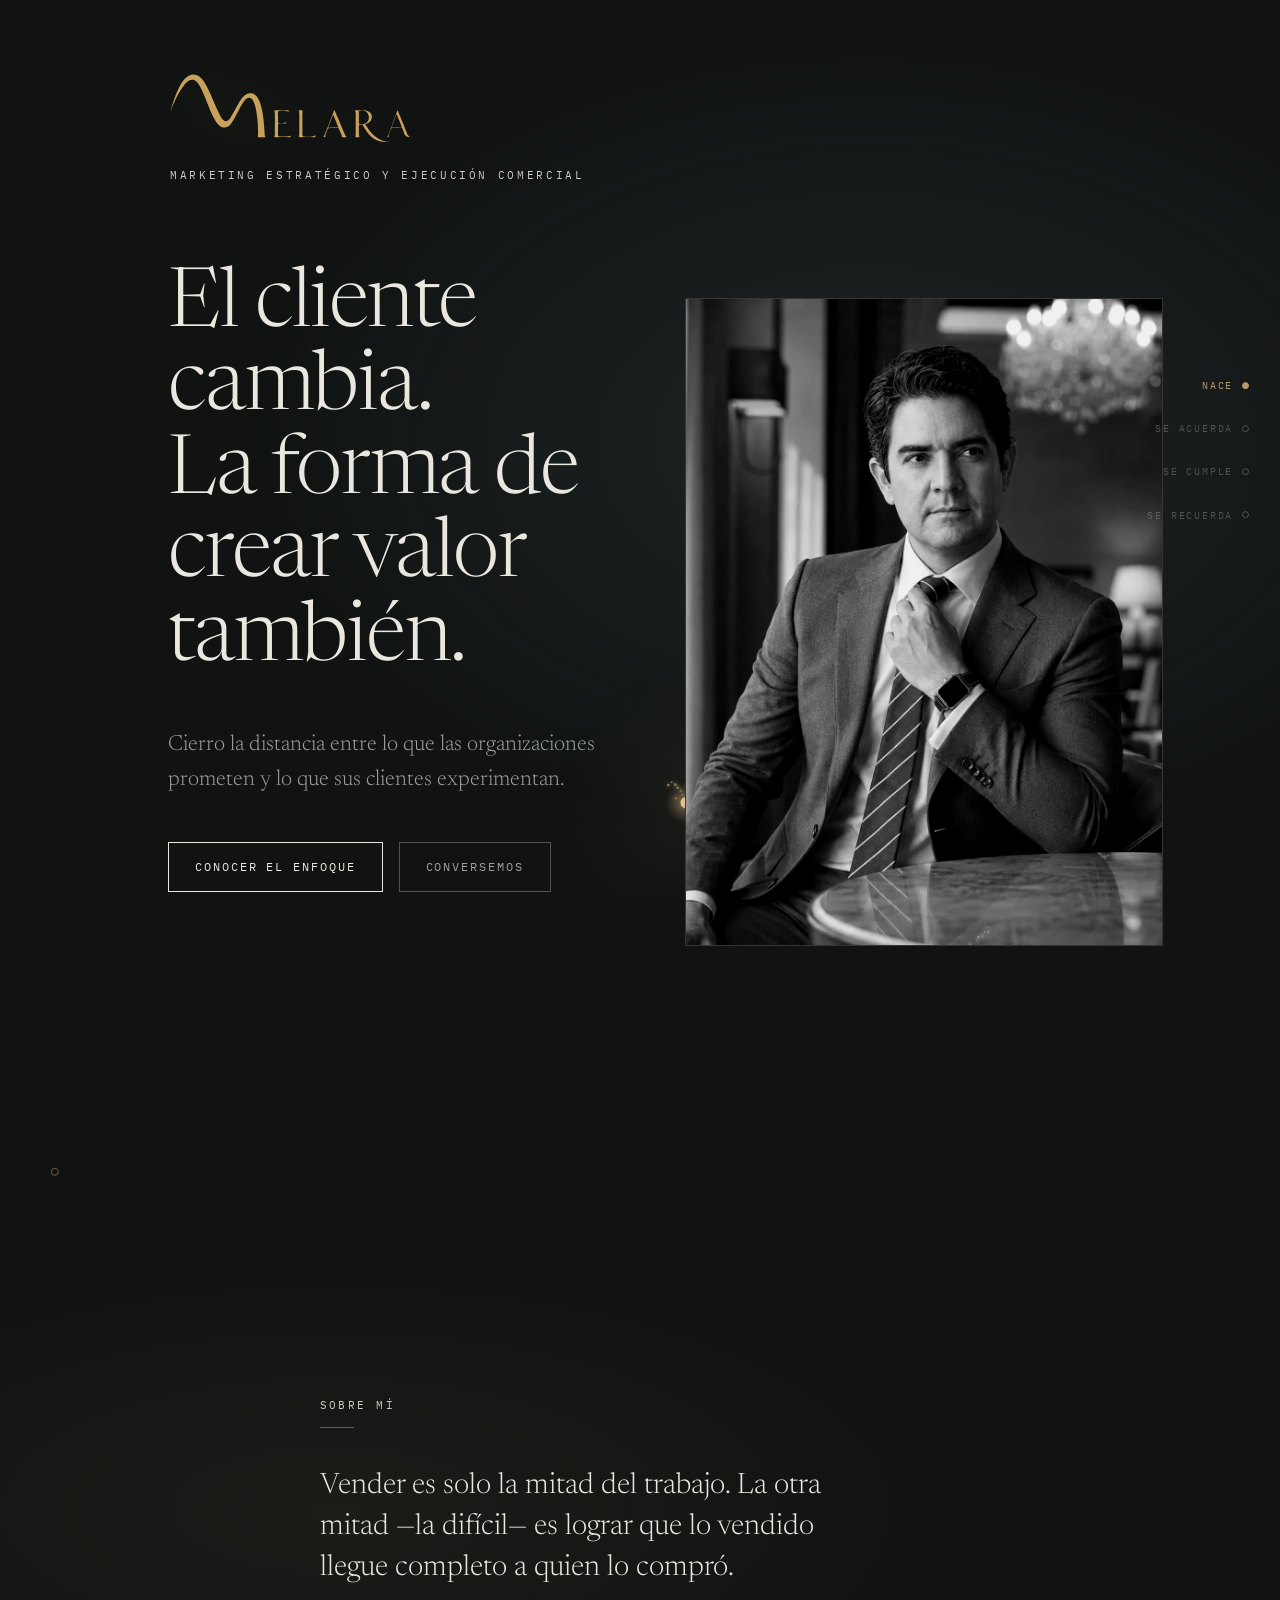
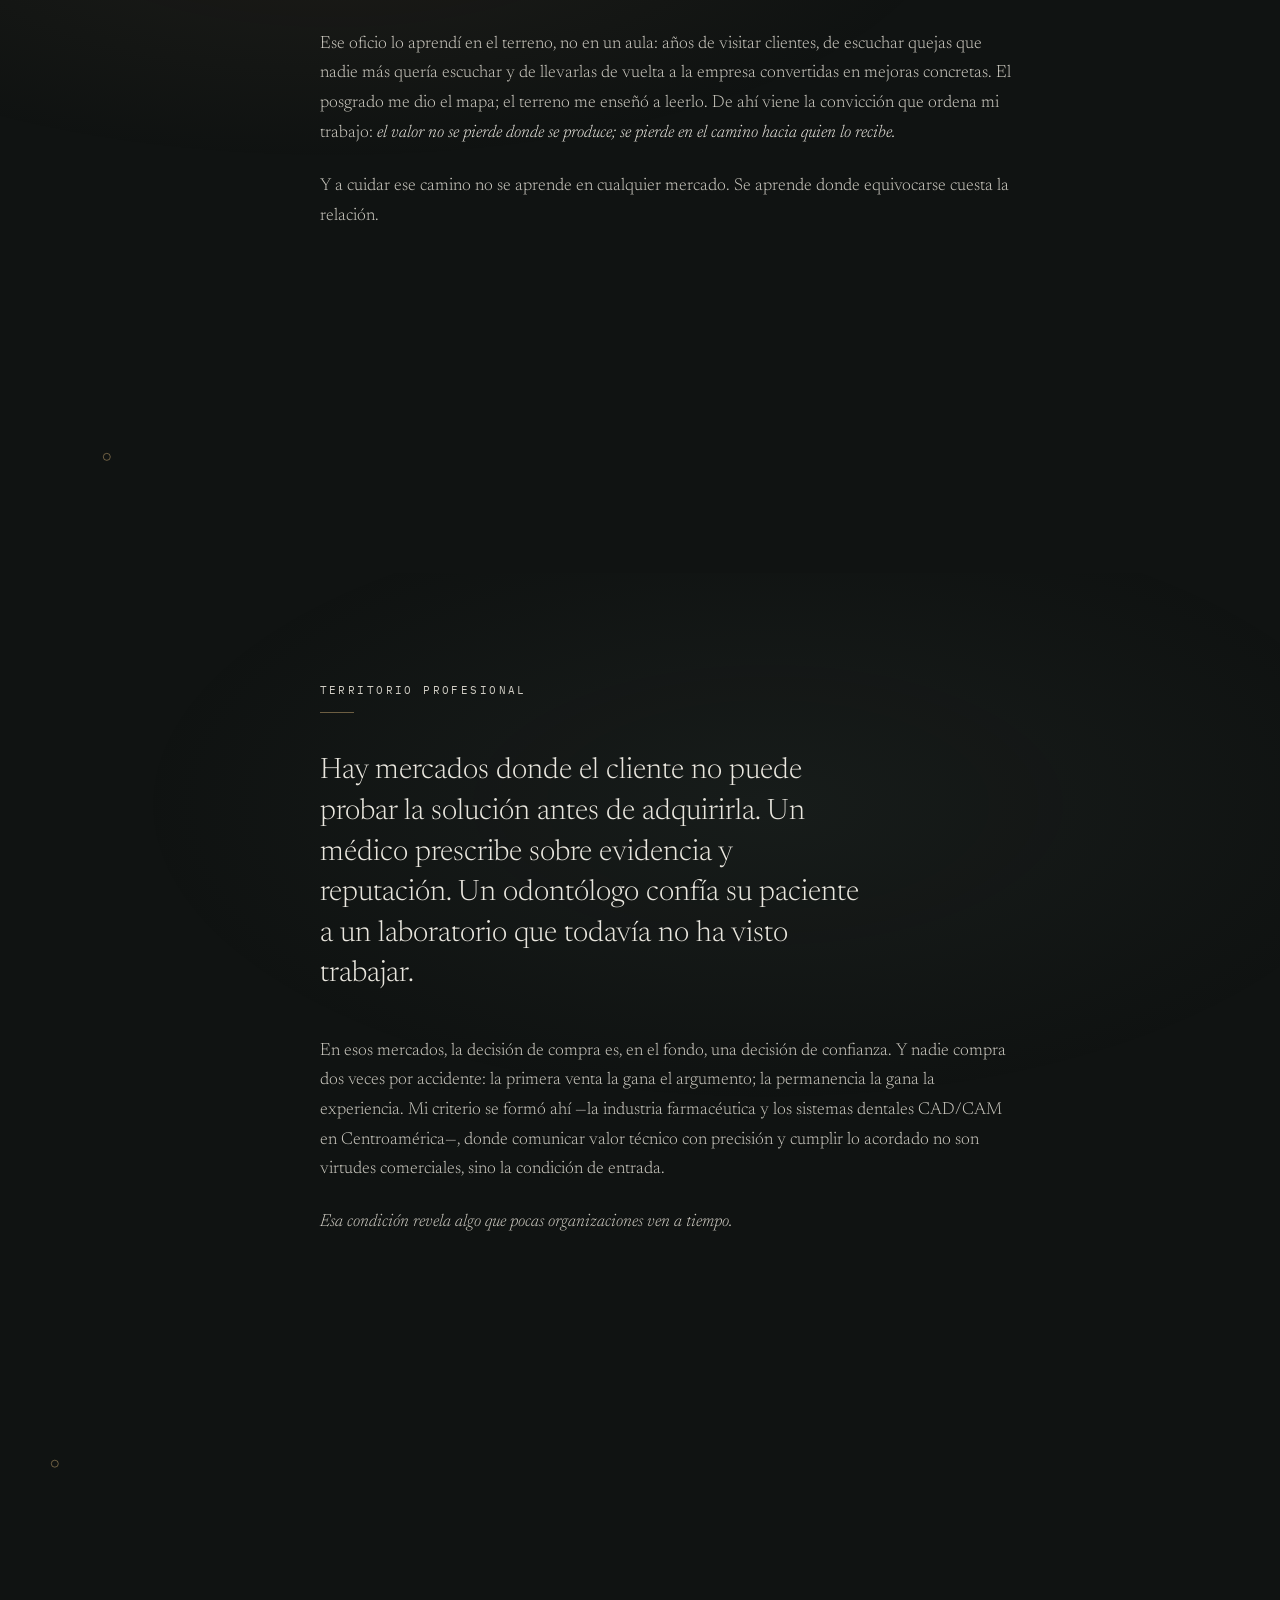
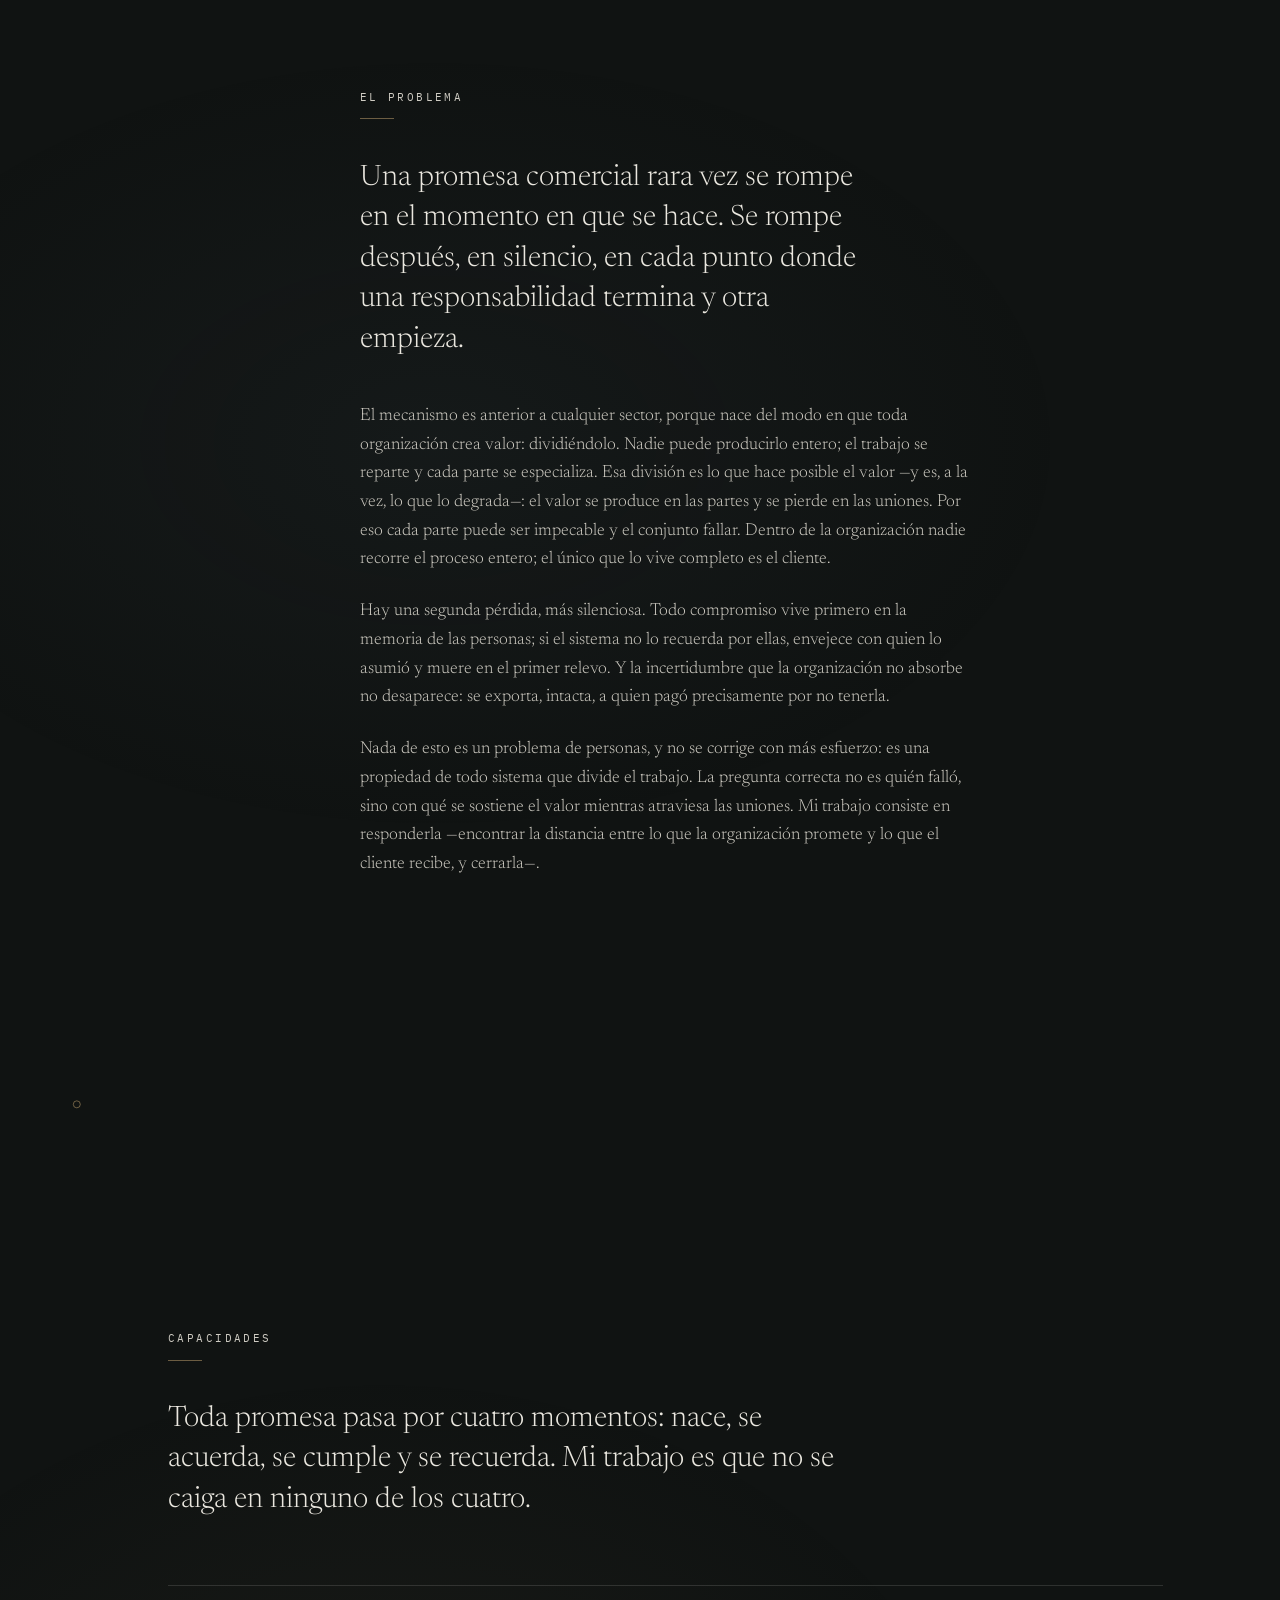
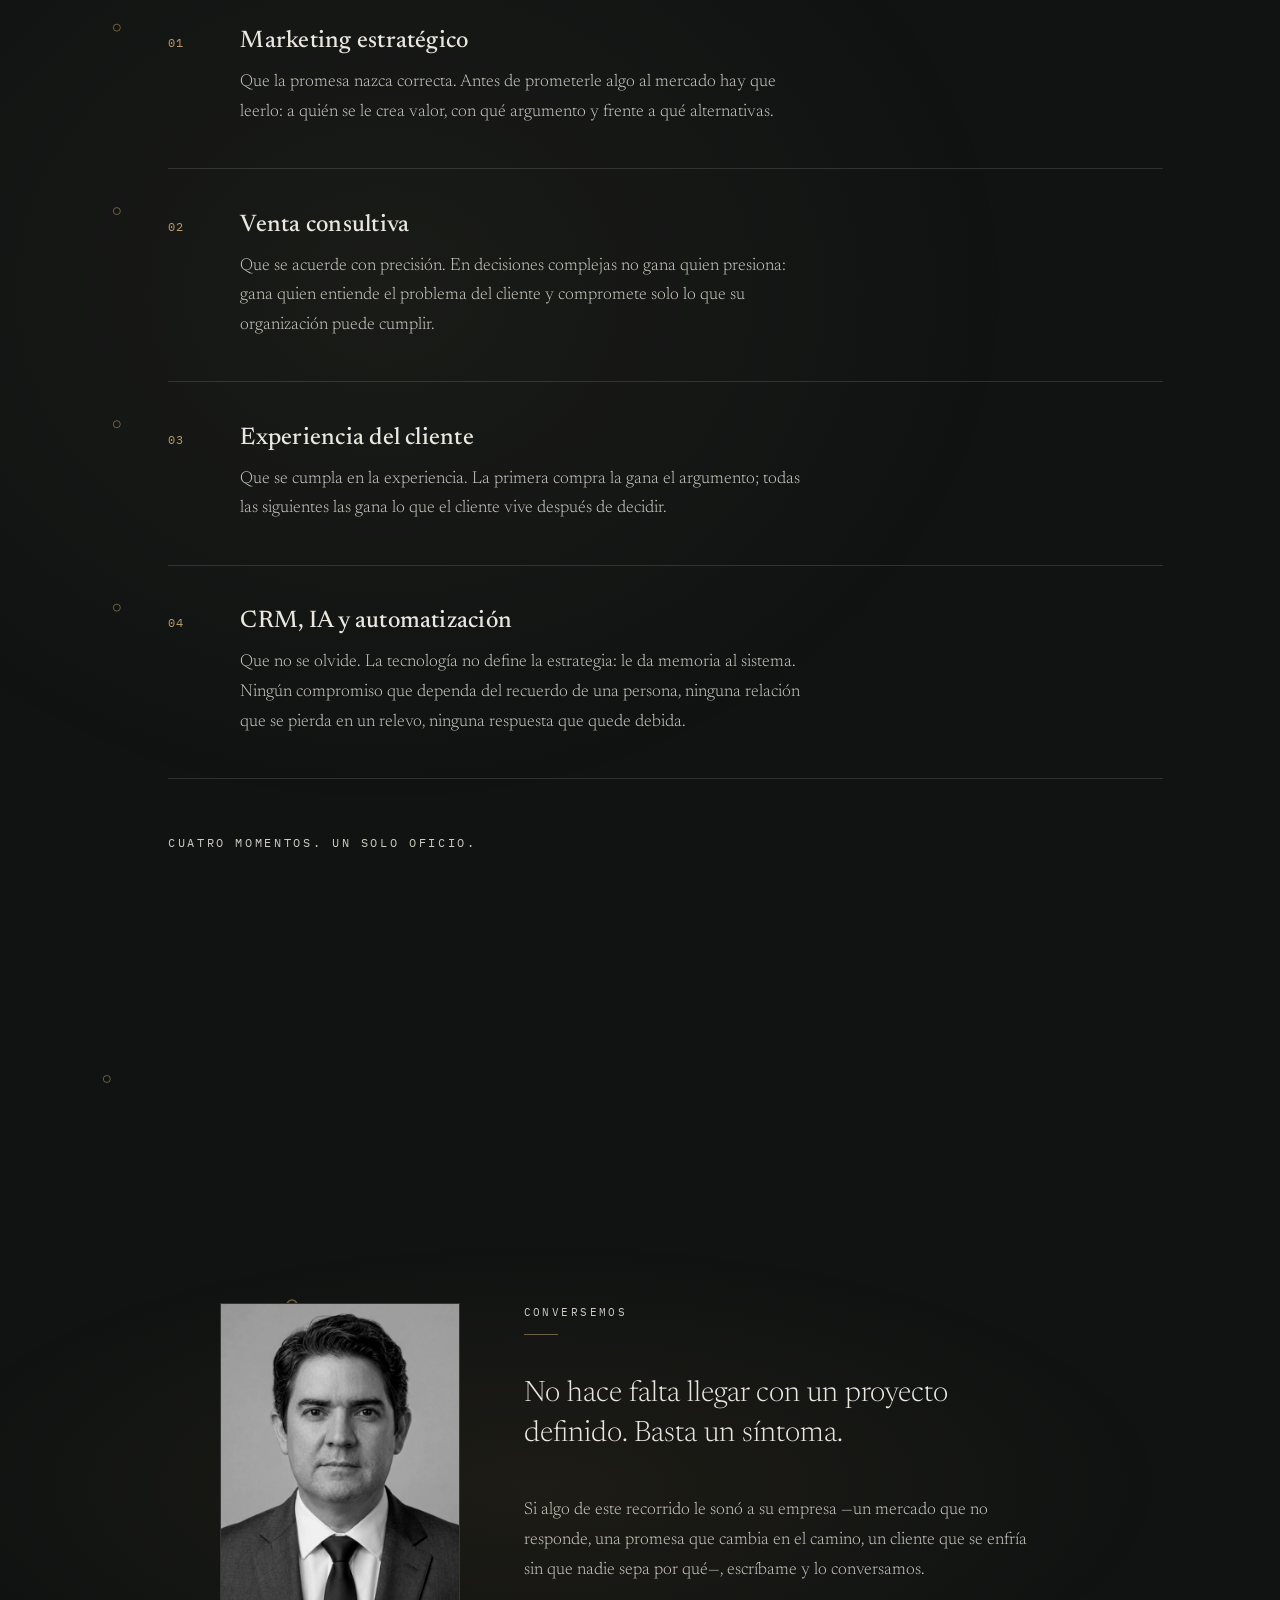
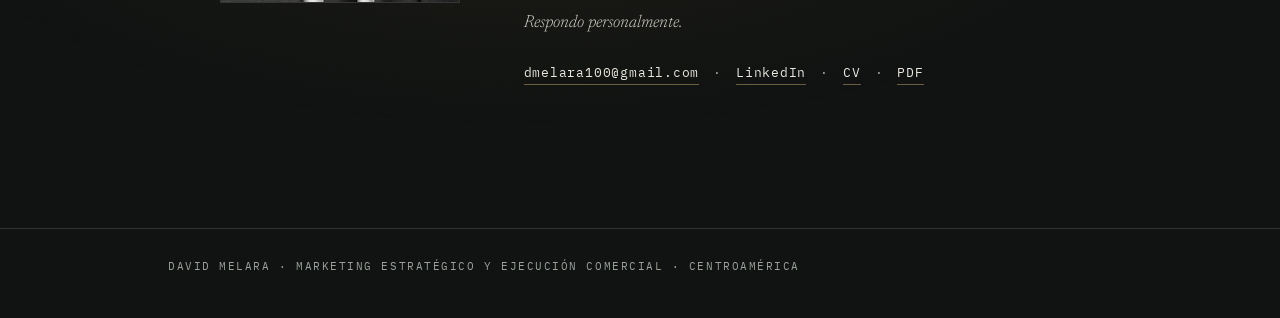
==== index.html @ 04a0c489 "Finalize semantic knowledge architecture for GEO/AEO Evidence-based career modeling (dated Organizat" ====
<!DOCTYPE html>
<html lang="es" data-motion="on">
<head>
<meta charset="UTF-8">
<meta name="viewport" content="width=device-width, initial-scale=1.0">
<title>David Melara — Marketing estratégico y ejecución comercial</title>
<meta name="description" content="Cierro la distancia entre lo que las organizaciones prometen y lo que sus clientes experimentan. Marketing estratégico y ejecución comercial en la industria farmacéutica, laboratorios dentales y educación superior, en Nicaragua y Centroamérica.">
<link rel="canonical" href="https://davidmelara.com/">
<meta name="robots" content="index, follow, max-image-preview:large">
<meta name="author" content="David Melara">
<meta name="theme-color" content="#101312">

<!-- Open Graph -->
<meta property="og:type" content="website">
<meta property="og:site_name" content="David Melara">
<meta property="og:title" content="David Melara — Marketing estratégico y ejecución comercial">
<meta property="og:description" content="Cierro la distancia entre lo que las organizaciones prometen y lo que sus clientes experimentan.">
<meta property="og:url" content="https://davidmelara.com/">
<meta property="og:image" content="https://davidmelara.com/assets/og-image.jpg">
<meta property="og:image:width" content="1200">
<meta property="og:image:height" content="630">
<meta property="og:image:alt" content="David Melara — Marketing estratégico y ejecución comercial">
<meta property="og:locale" content="es_NI">

<!-- Twitter -->
<meta name="twitter:card" content="summary_large_image">
<meta name="twitter:title" content="David Melara — Marketing estratégico y ejecución comercial">
<meta name="twitter:description" content="Cierro la distancia entre lo que las organizaciones prometen y lo que sus clientes experimentan.">
<meta name="twitter:image" content="https://davidmelara.com/assets/og-image.jpg">

<!-- Iconos y manifiesto -->
<link rel="icon" href="/favicon.ico" sizes="any">
<link rel="icon" href="/assets/favicon.svg" type="image/svg+xml">
<link rel="apple-touch-icon" href="/assets/apple-touch-icon.png">
<link rel="manifest" href="/site.webmanifest">

<!-- Recursos críticos: tipografía y logotipo autohospedados -->
<link rel="preload" href="fonts/Newsreader-var.woff2" as="font" type="font/woff2" crossorigin>
<link rel="preload" href="assets/Logo/melara-logotipo-master-v3-gold.svg" as="image" type="image/svg+xml">
<link rel="stylesheet" href="styles.css">

<!-- Umbral de marca: se muestra una vez por sesión, sin parpadeo -->
<script>try{if(sessionStorage.getItem('mlr_intro'))document.documentElement.classList.add('intro-off')}catch(e){}</script>

<script type="application/ld+json">
{
  "@context": "https://schema.org",
  "@graph": [
    {
      "@type": "Person",
      "@id": "https://davidmelara.com/#person",
      "name": "David Melara",
      "givenName": "David",
      "additionalName": "Armando",
      "familyName": "Melara Bárcenas",
      "jobTitle": "Marketing estratégico y ejecución comercial",
      "description": "David Melara es un estratega de marketing. Su especialidad es el marketing estratégico y la ejecución comercial, con un propósito: reducir la distancia entre lo que una organización promete y lo que sus clientes experimentan. Sobre esa base ejecuta posicionamiento, propuesta de valor y salida al mercado, venta consultiva, experiencia del cliente, desarrollo comercial y gestión de cuentas clave. Ese criterio se formó durante décadas en mercados donde el conocimiento técnico es condición de entrada y la confianza antecede a la compra —industria farmacéutica, laboratorios dentales y educación superior en Nicaragua y Centroamérica— y es transferible a cualquier organización que venda soluciones complejas. Emplea CRM, automatización e inteligencia artificial como tecnologías de apoyo, no como especialidad.",
      "url": "https://davidmelara.com/",
      "image": "https://davidmelara.com/assets/og-image.jpg",
      "sameAs": ["https://www.linkedin.com/in/melaradavid"],
      "email": "mailto:dmelara100@gmail.com",
      "nationality": { "@type": "Country", "name": "Nicaragua" },
      "homeLocation": { "@type": "Place", "name": "Managua, Nicaragua" },
      "workLocation": [
        { "@type": "Place", "name": "Nicaragua" },
        { "@type": "Place", "name": "Centroamérica" }
      ],
      "knowsLanguage": "es",
      "knowsAbout": [
        "Marketing",
        "Marketing estratégico",
        "Marketing B2B",
        "Posicionamiento",
        "Propuesta de valor",
        "Go-to-market",
        "Innovación",
        "Marketing operativo",
        "Venta consultiva",
        "Experiencia del cliente",
        "Desarrollo comercial",
        "Gestión de cuentas clave",
        "Venta de soluciones complejas",
        "Industria farmacéutica",
        "Visita médica",
        "Comunicación científica",
        "Laboratorios dentales",
        "Odontología",
        "Educación superior",
        "CRM",
        "Automatización",
        "Inteligencia artificial aplicada",
        "Strategic Marketing",
        "Commercial Strategy",
        "B2B Marketing",
        "Go-to-Market (GTM)",
        "Value Proposition",
        "Key Account Management",
        "Customer Experience"
      ],
      "hasOccupation": {
        "@type": "Occupation",
        "name": "Estratega de marketing y ejecución comercial",
        "occupationalCategory": { "@type": "CategoryCode", "codeValue": "11-2021.00", "name": "Marketing Managers", "inCodeSet": { "@type": "CategoryCodeSet", "name": "O*NET-SOC" } },
        "skills": "Marketing estratégico, Marketing operativo, Posicionamiento, Propuesta de valor, Go-to-market, Innovación, Venta consultiva, Experiencia del cliente, Desarrollo comercial, Gestión de cuentas clave"
      },
      "mainEntityOfPage": { "@id": "https://davidmelara.com/#webpage" }
    },
    {
      "@type": "WebSite",
      "@id": "https://davidmelara.com/#website",
      "url": "https://davidmelara.com/",
      "name": "David Melara",
      "inLanguage": "es",
      "publisher": { "@id": "https://davidmelara.com/#person" }
    },
    {
      "@type": "WebPage",
      "@id": "https://davidmelara.com/#webpage",
      "url": "https://davidmelara.com/",
      "name": "David Melara — Marketing estratégico y ejecución comercial",
      "isPartOf": { "@id": "https://davidmelara.com/#website" },
      "about": { "@id": "https://davidmelara.com/#person" },
      "primaryImageOfPage": "https://davidmelara.com/assets/og-image.jpg",
      "significantLink": "https://davidmelara.com/cv.html",
      "inLanguage": "es"
    }
  ]
}
</script>
</head>
<body>

<a class="skip" href="#contenido">Ir al contenido</a>

<!-- Umbral de marca: isotipo → logotipo → disolución hacia el hero -->
<div id="intro" aria-hidden="true">
  <div class="intro-mark">
    <svg class="intro-iso" viewBox="85 85 365 245" role="img" aria-label="Melara" focusable="false"><path d="M 441.41 322.16 C 435.53 322.62 429.62 322.14 423.73 322.12 C 421.67 322.11 419.62 322.21 417.57 322.26 C 416.32 322.29 414.60 322.38 413.95 321.32 C 412.95 319.70 413.78 317.51 413.88 315.62 C 413.93 314.62 413.96 313.62 414.05 312.63 C 414.21 310.66 414.55 308.71 414.62 306.73 C 414.95 298.27 413.80 289.80 413.89 281.33 C 413.98 273.41 412.88 265.53 411.98 257.66 C 410.43 244.03 409.32 230.28 406.34 216.88 C 404.37 208.05 401.96 199.22 398.27 190.96 C 395.58 184.94 391.35 178.22 385.06 176.24 C 380.98 174.95 376.07 176.10 372.41 178.30 C 370.31 179.56 368.52 181.31 366.82 183.07 C 364.46 185.52 362.34 188.22 360.44 191.04 C 357.51 195.40 354.74 199.87 352.23 204.48 C 351.54 205.74 350.82 206.99 350.10 208.24 C 348.94 210.27 347.89 212.35 346.75 214.39 C 346.51 214.81 346.27 215.23 346.03 215.65 C 345.56 216.47 345.09 217.30 344.63 218.13 C 343.29 220.55 342.08 223.04 340.83 225.51 C 340.21 226.75 339.59 227.98 338.95 229.21 C 338.73 229.63 338.51 230.04 338.29 230.46 C 337.84 231.31 337.40 232.16 336.95 233.01 C 336.26 234.30 335.58 235.60 334.90 236.90 C 330.06 246.14 325.35 255.50 319.74 264.30 C 316.63 269.20 313.37 274.13 309.17 278.14 C 305.42 281.73 300.65 284.60 295.59 285.76 C 294.64 285.97 293.67 286.10 292.70 286.16 C 290.70 286.26 288.70 286.17 286.70 286.06 C 278.65 285.62 271.13 279.94 265.77 273.91 C 257.96 265.13 252.16 254.65 246.82 244.19 C 232.72 216.55 222.97 186.91 210.58 158.47 C 205.83 147.56 201.07 136.52 194.48 126.62 C 190.22 120.22 185.28 113.36 178.26 110.25 C 172.69 107.79 165.52 108.39 160.02 111.00 C 156.96 112.45 154.24 114.58 151.57 116.68 C 147.33 120.02 143.78 124.19 140.35 128.35 C 135.15 134.67 130.43 141.40 126.17 148.38 C 124.44 151.21 122.69 154.03 121.05 156.91 C 120.10 158.56 119.16 160.21 118.28 161.90 C 116.29 165.68 114.17 169.40 112.35 173.27 C 110.52 177.17 108.55 181.00 106.71 184.89 C 104.46 189.64 102.22 194.39 100.15 199.21 C 97.75 204.81 95.40 210.44 93.26 216.15 C 92.56 218.03 91.99 219.96 91.30 221.85 C 90.99 222.67 90.30 224.78 89.85 224.03 C 88.94 222.54 90.37 220.56 90.94 218.91 C 91.72 216.64 92.44 214.35 93.10 212.05 C 95.36 204.24 97.85 196.51 100.38 188.79 C 105.52 173.15 111.11 157.56 118.43 142.81 C 120.75 138.14 123.08 133.48 125.62 128.93 C 127.02 126.43 128.44 123.94 129.98 121.53 C 137.27 110.19 146.54 98.81 158.75 93.11 C 159.61 92.71 160.49 92.33 161.38 92.00 C 163.17 91.32 165.04 90.83 166.91 90.38 C 168.81 89.92 170.76 89.61 172.72 89.56 C 177.13 89.45 181.61 90.07 185.82 91.39 C 197.66 95.12 206.95 105.63 213.77 116.01 C 221.79 128.22 228.00 141.55 234.43 154.67 C 237.75 161.44 240.48 168.49 243.54 175.38 C 247.94 185.27 252.21 195.21 256.41 205.18 C 260.96 215.98 266.05 226.54 271.20 237.06 C 275.64 246.12 280.37 256.35 289.04 261.50 C 290.69 262.48 292.64 263.24 294.56 263.17 C 297.92 263.04 301.24 261.35 303.86 259.25 C 310.58 253.84 314.54 245.63 318.86 238.17 C 326.21 225.49 332.89 212.44 340.23 199.76 C 344.07 193.15 347.93 186.52 352.40 180.31 C 357.82 172.79 364.33 165.23 372.76 161.35 C 378.46 158.73 385.23 158.06 391.43 158.98 C 400.69 160.33 408.64 168.27 413.56 176.22 C 417.04 181.83 419.68 187.97 421.84 194.21 C 422.91 197.29 423.95 200.38 424.86 203.50 C 426.31 208.46 427.48 213.50 428.74 218.51 C 430.85 226.92 431.71 235.58 433.22 244.12 C 433.98 248.42 434.39 252.78 434.85 257.13 C 435.61 264.44 436.29 271.75 436.71 279.09 C 436.91 282.52 438.00 285.92 437.80 289.36 C 437.49 294.77 438.92 300.18 438.68 305.60 C 438.50 309.50 439.10 313.46 440.10 317.23 C 440.54 318.88 442.74 321.10 441.41 322.16 Z"/></svg>
    <img class="intro-word" src="assets/Logo/melara-logotipo-master-v3-gold.svg" alt="" width="910" height="275" aria-hidden="true">
  </div>
</div>
<script>
(function(){var h=document.documentElement,i=document.getElementById('intro');if(!i)return;
if(h.classList.contains('intro-off')){i.parentNode.removeChild(i);return;}
try{sessionStorage.setItem('mlr_intro','1')}catch(e){}
function end(){if(!i)return;i.classList.add('intro-done');setTimeout(function(){if(i&&i.parentNode)i.parentNode.removeChild(i);h.classList.add('intro-off');i=null;},520);}
if(matchMedia('(prefers-reduced-motion: reduce)').matches){setTimeout(end,200);return;}
i.classList.add('playing');
setTimeout(end,780);
setTimeout(function(){if(i&&i.parentNode)i.parentNode.removeChild(i);},2600);
})();
</script>

<!-- Estela: memoria del sistema. El trazo se construye en script.js sobre los anclajes [data-estela]. -->
<svg id="estela" aria-hidden="true" focusable="false">
  <defs>
    <linearGradient id="estela-grad" gradientUnits="userSpaceOnUse" x1="0" y1="0" x2="0" y2="1"></linearGradient>
    <radialGradient id="estela-bloom" cx="50%" cy="50%" r="50%">
      <stop offset="0%" stop-color="#F2DCB3" stop-opacity=".5"/>
      <stop offset="55%" stop-color="#E7C68F" stop-opacity=".16"/>
      <stop offset="100%" stop-color="#E7C68F" stop-opacity="0"/>
    </radialGradient>
  </defs>
  <!-- memoria: lo recorrido queda asentado; el presente vive en el lienzo -->
  <g id="estela-residuo">
    <path class="e-resplandor" fill="none"></path>
    <path class="e-halo" fill="none"></path>
    <path class="e-nucleo" fill="none"></path>
  </g>
  <g id="estela-nodos"></g>
  <circle id="estela-origen-halo" r="17" fill="url(#estela-bloom)"></circle>
  <circle id="estela-fin-halo" r="20" fill="url(#estela-bloom)"></circle>
</svg>

<!-- energía: sistema físico de partículas que recorre la trayectoria -->
<canvas id="energia" aria-hidden="true"></canvas>

<!-- Los cuatro momentos: la visita como ciclo de la promesa (lenguaje público de Capacidades) -->
<nav id="momentos" aria-label="Recorrido">
  <span class="momento" data-m="nace">nace</span>
  <span class="momento" data-m="acuerda">se acuerda</span>
  <span class="momento" data-m="cumple">se cumple</span>
  <span class="momento" data-m="recuerda">se recuerda</span>
</nav>

<main id="contenido">

  <!-- ============ HERO · manifiesto · la promesa se hace ============ -->
  <section class="sec hero" id="hero" data-moment="nace">
    <div class="marco">
      <header class="hero-cabecera">
        <img class="hero-logo" src="assets/Logo/melara-logotipo-master-v3-gold.svg"
             width="910" height="275" alt="David Melara" decoding="async" fetchpriority="high">
        <p class="hero-rol">Marketing estratégico y ejecución comercial</p>
      </header>

      <div class="hero-cuerpo">
        <div class="hero-texto">
          <h1>El cliente cambia.<br>La forma de crear valor también.</h1>
          <p class="posicionamiento">Cierro la distancia entre lo que las organizaciones prometen y lo que sus clientes experimentan.</p>
          <div class="cta-fila">
            <a class="cta" href="#sobre-mi">Conocer el enfoque</a>
            <a class="cta cta-secundaria" href="#conversemos">Conversemos</a>
          </div>
        </div>

        <figure class="retrato retrato-hero">
          <picture>
            <source srcset="assets/retrato-hero.webp" type="image/webp">
            <img src="assets/retrato-hero.jpg" alt="Retrato de David Melara" width="1122" height="1402" loading="eager" decoding="async">
          </picture>
          <span class="anclaje" data-estela="origen" aria-hidden="true"></span>
        </figure>
      </div>
    </div>
  </section>

  <div class="costura" aria-hidden="true"><span class="anclaje" data-estela="izq"></span></div>

  <!-- ============ SOBRE MÍ · humano, de oficio ============ -->
  <section class="sec sobre" id="sobre-mi" data-moment="nace">
    <div class="marco marco-lectura">
      <p class="eyebrow eyebrow-seccion">Sobre mí</p>
      <p class="apertura">Vender es solo la mitad del trabajo. La otra mitad —la difícil— es lograr que lo vendido llegue completo a quien lo compró.</p>
      <p>Ese oficio lo aprendí en el terreno, no en un aula: años de visitar clientes, de escuchar quejas que nadie más quería escuchar y de llevarlas de vuelta a la empresa convertidas en mejoras concretas. El posgrado me dio el mapa; el terreno me enseñó a leerlo. De ahí viene la convicción que ordena mi trabajo: <em>el valor no se pierde donde se produce; se pierde en el camino hacia quien lo recibe.</em></p>
      <p>Y a cuidar ese camino no se aprende en cualquier mercado. Se aprende donde equivocarse cuesta la relación.</p>
    </div>
  </section>

  <div class="costura" aria-hidden="true"><span class="anclaje" data-estela="der"></span></div>

  <!-- ============ TERRITORIO · observacional · el acuerdo se forma ============ -->
  <section class="sec territorio" id="territorio" data-moment="acuerda">
    <div class="marco marco-lectura">
      <p class="eyebrow eyebrow-seccion">Territorio profesional</p>
      <p class="apertura">Hay mercados donde el cliente no puede probar la solución antes de adquirirla. Un médico prescribe sobre evidencia y reputación. Un odontólogo confía su paciente a un laboratorio que todavía no ha visto trabajar.</p>
      <p>En esos mercados, la decisión de compra es, en el fondo, una decisión de confianza. Y nadie compra dos veces por accidente: la primera venta la gana el argumento; la permanencia la gana la experiencia. Mi criterio se formó ahí —la industria farmacéutica y los sistemas dentales CAD/CAM en Centroamérica—, donde comunicar valor técnico con precisión y cumplir lo acordado no son virtudes comerciales, sino la condición de entrada.</p>
      <p class="transicion">Esa condición revela algo que pocas organizaciones ven a tiempo.</p>
    </div>
  </section>

  <div class="costura" aria-hidden="true"><span class="anclaje" data-estela="izq"></span></div>

  <!-- ============ EL PROBLEMA · quirúrgico, analítico ============ -->
  <section class="sec problema" id="problema" data-moment="acuerda">
    <div class="marco marco-estrecho">
      <p class="eyebrow eyebrow-seccion">El problema</p>
      <p class="apertura">Una promesa comercial rara vez se rompe en el momento en que se hace. Se rompe después, en silencio, en cada punto donde una responsabilidad termina y otra empieza.</p>
      <p>El mecanismo es anterior a cualquier sector, porque nace del modo en que toda organización crea valor: dividiéndolo. Nadie puede producirlo entero; el trabajo se reparte y cada parte se especializa. Esa división es lo que hace posible el valor —y es, a la vez, lo que lo degrada—: el valor se produce en las partes y se pierde en las uniones. Por eso cada parte puede ser impecable y el conjunto fallar. Dentro de la organización nadie recorre el proceso entero; el único que lo vive completo es el cliente.</p>
      <p>Hay una segunda pérdida, más silenciosa. Todo compromiso vive primero en la memoria de las personas; si el sistema no lo recuerda por ellas, envejece con quien lo asumió y muere en el primer relevo. Y la incertidumbre que la organización no absorbe no desaparece: se exporta, intacta, a quien pagó precisamente por no tenerla.</p>
      <p>Nada de esto es un problema de personas, y no se corrige con más esfuerzo: es una propiedad de todo sistema que divide el trabajo. La pregunta correcta no es quién falló, sino con qué se sostiene el valor mientras atraviesa las uniones. Mi trabajo consiste en responderla —encontrar la distancia entre lo que la organización promete y lo que el cliente recibe, y cerrarla—.</p>
    </div>
  </section>

  <div class="costura" aria-hidden="true"><span class="anclaje" data-estela="lane"></span></div>

  <!-- ============ CAPACIDADES · práctico, operativo · la promesa se cumple ============ -->
  <section class="sec capacidades" id="capacidades" data-moment="cumple">
    <div class="marco">
      <p class="eyebrow eyebrow-seccion">Capacidades</p>
      <p class="apertura apertura-capacidades">Toda promesa pasa por cuatro momentos: nace, se acuerda, se cumple y se recuerda. Mi trabajo es que no se caiga en ninguno de los cuatro.</p>

      <ol class="capacidad-lista">
        <li class="capacidad">
          <span class="anclaje anclaje-cap" data-estela="lane" aria-hidden="true"></span>
          <span class="cap-indice">01</span>
          <div class="cap-cuerpo">
            <h2>Marketing estratégico</h2>
            <p>Que la promesa nazca correcta. Antes de prometerle algo al mercado hay que leerlo: a quién se le crea valor, con qué argumento y frente a qué alternativas.</p>
          </div>
        </li>
        <li class="capacidad">
          <span class="anclaje anclaje-cap" data-estela="lane" aria-hidden="true"></span>
          <span class="cap-indice">02</span>
          <div class="cap-cuerpo">
            <h2>Venta consultiva</h2>
            <p>Que se acuerde con precisión. En decisiones complejas no gana quien presiona: gana quien entiende el problema del cliente y compromete solo lo que su organización puede cumplir.</p>
          </div>
        </li>
        <li class="capacidad">
          <span class="anclaje anclaje-cap" data-estela="lane" aria-hidden="true"></span>
          <span class="cap-indice">03</span>
          <div class="cap-cuerpo">
            <h2>Experiencia del cliente</h2>
            <p>Que se cumpla en la experiencia. La primera compra la gana el argumento; todas las siguientes las gana lo que el cliente vive después de decidir.</p>
          </div>
        </li>
        <li class="capacidad">
          <span class="anclaje anclaje-cap" data-estela="lane" aria-hidden="true"></span>
          <span class="cap-indice">04</span>
          <div class="cap-cuerpo">
            <h2>CRM, IA y automatización</h2>
            <p>Que no se olvide. La tecnología no define la estrategia: le da memoria al sistema. Ningún compromiso que dependa del recuerdo de una persona, ninguna relación que se pierda en un relevo, ninguna respuesta que quede debida.</p>
          </div>
        </li>
      </ol>

      <p class="cierre-capacidades">Cuatro momentos. Un solo oficio.</p>
    </div>
  </section>

  <div class="costura" aria-hidden="true"><span class="anclaje" data-estela="der"></span></div>

  <!-- ============ CONVERSEMOS · cercano · la entrega ============ -->
  <section class="sec contacto" id="conversemos" data-moment="recuerda">
    <div class="marco marco-contacto">
      <figure class="retrato retrato-contacto">
        <picture>
          <source srcset="assets/retrato-contacto.webp" type="image/webp">
          <img src="assets/retrato-contacto.jpg" alt="David Melara" width="1126" height="1397" loading="lazy" decoding="async">
        </picture>
        <span class="anclaje" data-estela="fin" aria-hidden="true"></span>
      </figure>
      <div class="contacto-texto">
        <p class="eyebrow eyebrow-seccion">Conversemos</p>
        <p class="apertura">No hace falta llegar con un proyecto definido. Basta un síntoma.</p>
        <p>Si algo de este recorrido le sonó a su empresa —un mercado que no responde, una promesa que cambia en el camino, un cliente que se enfría sin que nadie sepa por qué—, escríbame y lo conversamos.</p>
        <p class="respondo">Respondo personalmente.</p>
        <p class="contacto-vias">
          <a href="mailto:dmelara100@gmail.com?subject=Consulta%20profesional%20desde%20DavidMelara.com&body=Hola,%20David:%0A%0AEncontr%C3%A9%20tu%20sitio%20web%20y%20me%20gustar%C3%ADa%20ponerme%20en%20contacto%20contigo%20para%20conversar%20sobre%20el%20siguiente%20tema:%0A%0AQuedo%20atento(a)%20a%20tu%20respuesta.%0A%0ASaludos,">dmelara100@gmail.com</a><span class="sep">·</span><a href="https://www.linkedin.com/in/melaradavid" target="_blank" rel="noopener">LinkedIn</a><span class="sep">·</span><a href="/cv.html">CV</a><span class="sep">·</span><a href="/assets/cv-david-melara.pdf" target="_blank" rel="noopener">PDF</a>
        </p>
      </div>
    </div>
  </section>

</main>

<footer class="pie">
  <div class="marco">
    <p class="eyebrow">David Melara · Marketing estratégico y ejecución comercial · Centroamérica</p>
  </div>
</footer>

<noscript><style>#intro{display:none!important}#estela,#momentos{display:none}body::before{content:"";position:fixed;left:clamp(16px,6vw,88px);top:0;bottom:0;width:1px;background:rgba(185,155,107,.4)}</style></noscript>
<script src="script.js" defer></script>
</body>
</html>
---- styles.css ----
/* ==========================================================================
   davidmelara.com — hoja de estilos
   Derivada del MODELO DE LA EXPERIENCIA V1. Invariantes: lienzo, retícula,
   tipografía, estela, custodia del autor. Variables: temperatura por sección.
   ========================================================================== */

/* ---------- tipografía autohospedada (sin dependencias externas) ----------
   Newsreader variable (opsz 6–72 · wght 200–800) subconjunto latino en WOFF2.
   Elimina el CSS render-blocking de Google Fonts y la fuga de datos a terceros. */
@font-face{
  font-family:'Newsreader';
  src:url('fonts/Newsreader-var.woff2') format('woff2');
  font-weight:200 800;font-style:normal;font-display:swap;
}
@font-face{
  font-family:'Newsreader';
  src:url('fonts/Newsreader-Italic-var.woff2') format('woff2');
  font-weight:200 800;font-style:italic;font-display:swap;
}
@font-face{
  font-family:'IBM Plex Mono';
  src:url('fonts/IBMPlexMono-Regular.woff2') format('woff2');
  font-weight:400;font-style:normal;font-display:swap;
}
@font-face{
  font-family:'IBM Plex Mono';
  src:url('fonts/IBMPlexMono-Medium.woff2') format('woff2');
  font-weight:500;font-style:normal;font-display:swap;
}

:root{
  --tinta:#101312;            /* lienzo único de todo el recorrido */
  --hueso:#EAE7DF;            /* texto primario */
  --niebla:#9CA29B;           /* texto secundario */
  --hilo:#B99B6B;             /* estela: memoria del sistema */
  --hilo-tenue:rgba(185,155,107,.55);
  --linea:rgba(234,231,223,.14);

  /* temperaturas (una lámpara por registro) */
  --t-hero:#5E6D78;           /* manifiesto: acero frío */
  --t-sobre:#8A6F52;          /* humano: cálido */
  --t-territorio:#5C6F66;     /* observacional: sereno */
  --t-problema:#46545F;       /* quirúrgico: el más frío */
  --t-capacidades:#7A6B4F;    /* operativo: templado */
  --t-contacto:#996F3D;       /* cercano: el más cálido */

  --serif:'Newsreader',Georgia,serif;
  --mono:'IBM Plex Mono',monospace;

  --margen:clamp(20px,6vw,96px);
  --carril:clamp(16px,6vw,88px);   /* carril de la estela */
  --medida:66ch;
}

*{margin:0;padding:0;box-sizing:border-box}
html{scroll-behavior:smooth}
@media (prefers-reduced-motion: reduce){ html{scroll-behavior:auto} }

body{
  background:var(--tinta);
  color:var(--hueso);
  font-family:var(--serif);
  font-size:clamp(17px,1.35vw,19px);
  line-height:1.72;
  font-weight:300;
  -webkit-font-smoothing:antialiased;
  overflow-x:hidden;
}

::selection{background:var(--hilo);color:var(--tinta)}
a{color:var(--hueso)}
:focus-visible{outline:1.5px solid var(--hilo);outline-offset:4px}

.skip{position:absolute;left:-999px;top:8px;background:var(--hueso);color:var(--tinta);
  padding:8px 14px;font-family:var(--mono);font-size:12px;z-index:100}
.skip:focus{left:8px}

.marco{max-width:1200px;margin:0 auto;padding:0 var(--margen) 0 calc(var(--carril) + clamp(24px,4vw,72px))}
.marco-lectura{max-width:calc(var(--medida) + var(--carril) + 160px)}
.marco-estrecho{max-width:calc(58ch + var(--carril) + 160px)}

/* ---------- tipografía de sistema ---------- */
.eyebrow{font-family:var(--mono);font-size:11px;letter-spacing:.22em;text-transform:uppercase;color:var(--niebla)}
.eyebrow-seccion{margin-bottom:clamp(28px,4vh,44px)}
.eyebrow-seccion::after{content:"";display:block;width:34px;height:1px;background:var(--hilo-tenue);margin-top:12px}

h1{font-weight:300;font-size:clamp(42px,6.4vw,88px);line-height:1.02;letter-spacing:-.015em;
  font-variation-settings:'opsz' 72}
h2{font-weight:400;font-size:clamp(20px,2vw,24px);line-height:1.25;letter-spacing:.01em}

p + p{margin-top:1.35em}
em{font-style:italic;color:var(--hueso)}
strong{font-weight:500}

.apertura{font-size:clamp(21px,2.3vw,29px);line-height:1.4;font-weight:300;color:var(--hueso);
  max-width:32ch;margin-bottom:1.4em;font-variation-settings:'opsz' 40}
.transicion{font-style:italic;color:var(--niebla)}
.sec p:not(.apertura):not(.posicionamiento){color:#CFCCC3}

/* ---------- estela: esqueleto y memoria ----------
   El SVG ya no es el fenómeno: es la trayectoria (invisible como objeto)
   y la memoria de lo recorrido, asentada, más tenue, historia.
   El presente —la energía— vive en el lienzo #energia. */
#estela{position:absolute;top:0;left:0;width:100%;z-index:1;pointer-events:none}

#estela-residuo path{stroke:url(#estela-grad);stroke-linecap:round}
.e-nucleo{stroke-width:1;opacity:.55}
.e-halo{stroke-width:4;opacity:.09}
.e-resplandor{stroke-width:11;opacity:.035}

#energia{position:fixed;inset:0;z-index:1;pointer-events:none}

#estela-origen-halo{opacity:.4}
#estela-fin-halo{opacity:0;transition:opacity 2.4s ease}
#estela-fin-halo.entregado{opacity:.8}

#estela-nodos circle{fill:var(--tinta);stroke:var(--hilo-tenue);stroke-width:1;
  transition:fill .8s ease,stroke .8s ease}
#estela-nodos circle.encendido{fill:#D8B98A;stroke:#D8B98A}
#estela-nodos circle.terminal{stroke-width:1.5}
.anclaje{display:block;width:1px;height:1px}

/* ---------- momentos (avance, no scroll) ---------- */
#momentos{position:fixed;right:clamp(14px,2.4vw,32px);top:50%;transform:translateY(-50%);
  display:flex;flex-direction:column;gap:26px;z-index:10}
.momento{font-family:var(--mono);font-size:10px;letter-spacing:.18em;text-transform:uppercase;
  color:rgba(156,162,155,.42);text-align:right;position:relative;padding-right:16px;
  transition:color .5s ease}
.momento::after{content:"";position:absolute;right:0;top:50%;transform:translateY(-50%);
  width:5px;height:5px;border-radius:50%;border:1px solid rgba(156,162,155,.42);transition:all .5s ease}
.momento.activo{color:var(--hilo)}
.momento.activo::after{background:var(--hilo);border-color:var(--hilo)}
@media(max-width:900px){#momentos{display:none}}

/* ---------- secciones: un lienzo, seis temperaturas ---------- */
.sec{position:relative;z-index:2;padding:clamp(72px,12vh,140px) 0}
.sec::before{content:"";position:absolute;inset:0;z-index:-1;pointer-events:none;
  opacity:.10;transition:opacity 1.2s ease;
  background:radial-gradient(ellipse 70% 55% at var(--foco,30% 40%),var(--lampara),transparent 70%)}
.sec.activa::before{opacity:.20}

.hero{--lampara:var(--t-hero);--foco:68% 42%}
.sobre{--lampara:var(--t-sobre);--foco:26% 34%}
.territorio{--lampara:var(--t-territorio);--foco:60% 30%}
.problema{--lampara:var(--t-problema);--foco:34% 46%}
.capacidades{--lampara:var(--t-capacidades);--foco:30% 50%}
.contacto{--lampara:var(--t-contacto);--foco:42% 46%}

/* ---------- costuras: el silencio con dueño ---------- */
.costura{position:relative;z-index:2;height:clamp(140px,26vh,300px);
  display:flex;align-items:center;justify-content:center}
.costura .anclaje{position:absolute;top:50%}
.costura .anclaje[data-estela="izq"]{left:calc(var(--carril) - 22px)}
.costura .anclaje[data-estela="der"]{left:calc(var(--carril) + 30px)}
.costura .anclaje[data-estela="lane"]{left:var(--carril)}

/* ---------- revelado direccional (avance) ---------- */
[data-motion="on"] .revela{opacity:0;transform:translateY(18px);
  transition:opacity .9s ease,transform .9s ease}
[data-motion="on"] .revela.visible{opacity:1;transform:none}

/* ---------- HERO ---------- */
.hero{min-height:100svh;display:flex;align-items:center;padding-top:clamp(48px,8vh,96px)}
.hero .marco{width:100%}
.hero-cabecera{margin-bottom:clamp(44px,9vh,112px)}
/* logotipo GOLD: identidad principal, SVG vectorial, escala editorial */
.hero-logo{display:block;width:auto;height:clamp(46px,6.4vw,74px);
  filter:drop-shadow(0 1px 24px rgba(200,161,90,.14))}
.hero-rol{font-family:var(--mono);font-size:11px;letter-spacing:.24em;
  text-transform:uppercase;color:var(--niebla);margin-top:clamp(16px,2.2vh,22px);
  padding-left:2px}
.hero-cuerpo{display:grid;grid-template-columns:minmax(0,1.15fr) minmax(280px,.85fr);
  gap:clamp(24px,4vw,56px);align-items:end}
.hero-texto{position:relative;z-index:3;padding-bottom:clamp(24px,6vh,64px)}
.hero h1{margin-bottom:.55em;max-width:12ch}
.posicionamiento{font-size:clamp(18px,1.8vw,22px);line-height:1.55;color:var(--niebla);max-width:38ch}
.cta-fila{display:flex;gap:16px;margin-top:clamp(28px,5vh,48px);flex-wrap:wrap}
.cta{font-family:var(--mono);font-size:12px;letter-spacing:.16em;text-transform:uppercase;
  text-decoration:none;border:1px solid var(--hueso);padding:14px 26px;color:var(--hueso);
  transition:border-color .3s,color .3s,background .3s}
.cta:hover{border-color:var(--hilo);color:var(--hilo)}
.cta-secundaria{border-color:rgba(234,231,223,.3);color:var(--niebla)}

/* ---------- retratos: la autoría ---------- */
.retrato{position:relative;margin:0;background:#161917;border:1px solid var(--linea)}
.retrato picture{display:block;width:100%;height:100%}
.retrato img{display:block;width:100%;height:100%;object-fit:cover;
  filter:grayscale(1) contrast(1.08) brightness(.94)}
.retrato.sin-imagen img{display:none}
.retrato.sin-imagen::after{content:"D M";position:absolute;inset:0;display:flex;
  align-items:center;justify-content:center;font-family:var(--serif);font-weight:300;
  font-size:clamp(40px,5vw,72px);letter-spacing:.3em;color:rgba(234,231,223,.22)}
.retrato-hero{height:clamp(380px,72vh,680px);margin-left:clamp(-90px,-6vw,-24px)}
.retrato-hero .anclaje{position:absolute;left:0;bottom:22%}
.retrato-contacto{width:clamp(180px,22vw,240px);height:clamp(220px,28vw,300px);flex-shrink:0}
.retrato-contacto .anclaje{position:absolute;left:30%;top:0}

/* ---------- PROBLEMA: compresión quirúrgica ---------- */
.problema p:not(.apertura){line-height:1.66}
.problema .apertura{max-width:30ch}

/* ---------- CAPACIDADES: estaciones sobre la línea ---------- */
.apertura-capacidades{max-width:40ch}
.capacidad-lista{list-style:none;margin-top:clamp(40px,7vh,72px)}
.capacidad{position:relative;display:flex;gap:clamp(20px,3vw,44px);
  padding:clamp(28px,4.5vh,44px) 0;border-top:1px solid var(--linea);align-items:baseline}
.capacidad:last-child{border-bottom:1px solid var(--linea)}
.anclaje-cap{position:absolute;left:calc(-1 * clamp(24px,4vw,72px));top:2.4em}
.cap-indice{font-family:var(--mono);font-size:12px;color:var(--hilo);letter-spacing:.1em;min-width:34px}
.cap-cuerpo{max-width:56ch}
.cap-cuerpo h2{margin-bottom:.5em;font-weight:500}
.cap-cuerpo p{color:#CFCCC3}
.cierre-capacidades{margin-top:clamp(36px,6vh,60px);font-family:var(--mono);font-size:12px;
  letter-spacing:.22em;text-transform:uppercase;color:var(--hilo)}

/* ---------- CONTACTO: la entrega ---------- */
.contacto{padding-bottom:clamp(100px,16vh,180px)}
.marco-contacto{display:flex;gap:clamp(28px,5vw,64px);align-items:flex-start;
  max-width:calc(60ch + 260px + var(--carril) + 160px)}
.contacto-texto{max-width:52ch}
.respondo{font-style:italic;color:var(--hueso)}
.contacto-vias{margin-top:1.8em;font-family:var(--mono);font-size:13px;letter-spacing:.06em}
.contacto-vias a{text-decoration:none;border-bottom:1px solid var(--hilo-tenue);
  padding-bottom:3px;transition:color .3s,border-color .3s}
.contacto-vias a:hover{color:var(--hilo);border-color:var(--hilo)}
.contacto-vias .sep{margin:0 14px;color:var(--niebla)}

/* ---------- pie ---------- */
.pie{position:relative;z-index:2;border-top:1px solid var(--linea);padding:28px 0 40px}
.pie .eyebrow{letter-spacing:.14em}

/* ---------- intro: umbral de marca (secuencia ≈760 ms + disolución) ----------
   Isotipo entra · se convierte en el logotipo MELARA · disuelve hacia el hero.
   Sin spinner ni barra. Se muestra una vez por sesión. */
.intro-off #intro{display:none!important}
#intro{position:fixed;inset:0;z-index:9999;background:var(--tinta);
  display:flex;align-items:center;justify-content:center;
  opacity:1;transition:opacity .5s ease}
#intro.intro-done{opacity:0;pointer-events:none}
.intro-mark{position:relative;display:flex;flex-direction:column;align-items:center;
  gap:clamp(16px,2.6vh,26px)}
.intro-iso{width:clamp(64px,9vw,92px);height:auto;opacity:0}
.intro-iso path{fill:var(--hilo)}
.intro-word{width:clamp(148px,19vw,224px);height:auto;opacity:0}
#intro.playing .intro-iso{animation:iso-in .60s cubic-bezier(.22,.61,.36,1) forwards}
#intro.playing .intro-word{animation:word-in .48s cubic-bezier(.22,.61,.36,1) .24s forwards}
@keyframes iso-in{
  0%{opacity:0;transform:translateY(6px) scale(.94)}
  30%{opacity:1;transform:none}
  62%{opacity:1;transform:none}
  100%{opacity:0;transform:translateY(-4px) scale(1.02)}
}
@keyframes word-in{
  0%{opacity:0;transform:translateY(8px)}
  100%{opacity:1;transform:none}
}
@media (prefers-reduced-motion: reduce){
  #intro{transition:opacity .2s ease}
  #intro.playing .intro-iso,#intro.playing .intro-word{animation:none;opacity:1}
}

/* ---------- responsive ---------- */
@media(max-width:900px){
  .hero-cuerpo{grid-template-columns:1fr;align-items:start}
  .retrato-hero{order:-1;height:clamp(300px,52vh,440px);margin-left:0;max-width:420px}
  .hero{min-height:auto;padding-top:clamp(72px,10vh,110px)}
  .marco-contacto{flex-direction:column}
}
@media(max-width:640px){
  :root{--carril:20px}
  .marco{padding-left:calc(var(--carril) + 24px)}
  .costura{height:clamp(96px,18vh,150px)}
  .capacidad{flex-direction:column;gap:10px}
  .anclaje-cap{top:1.2em}
}

/* ---------- movimiento reducido: la memoria completa, en reposo ---------- */
@media (prefers-reduced-motion: reduce){
  [data-motion] .revela{opacity:1;transform:none;transition:none}
  .sec::before{transition:none}
  #estela-nodos circle{transition:none}
  #energia{display:none}
  #estela-fin-halo{transition:none}
}
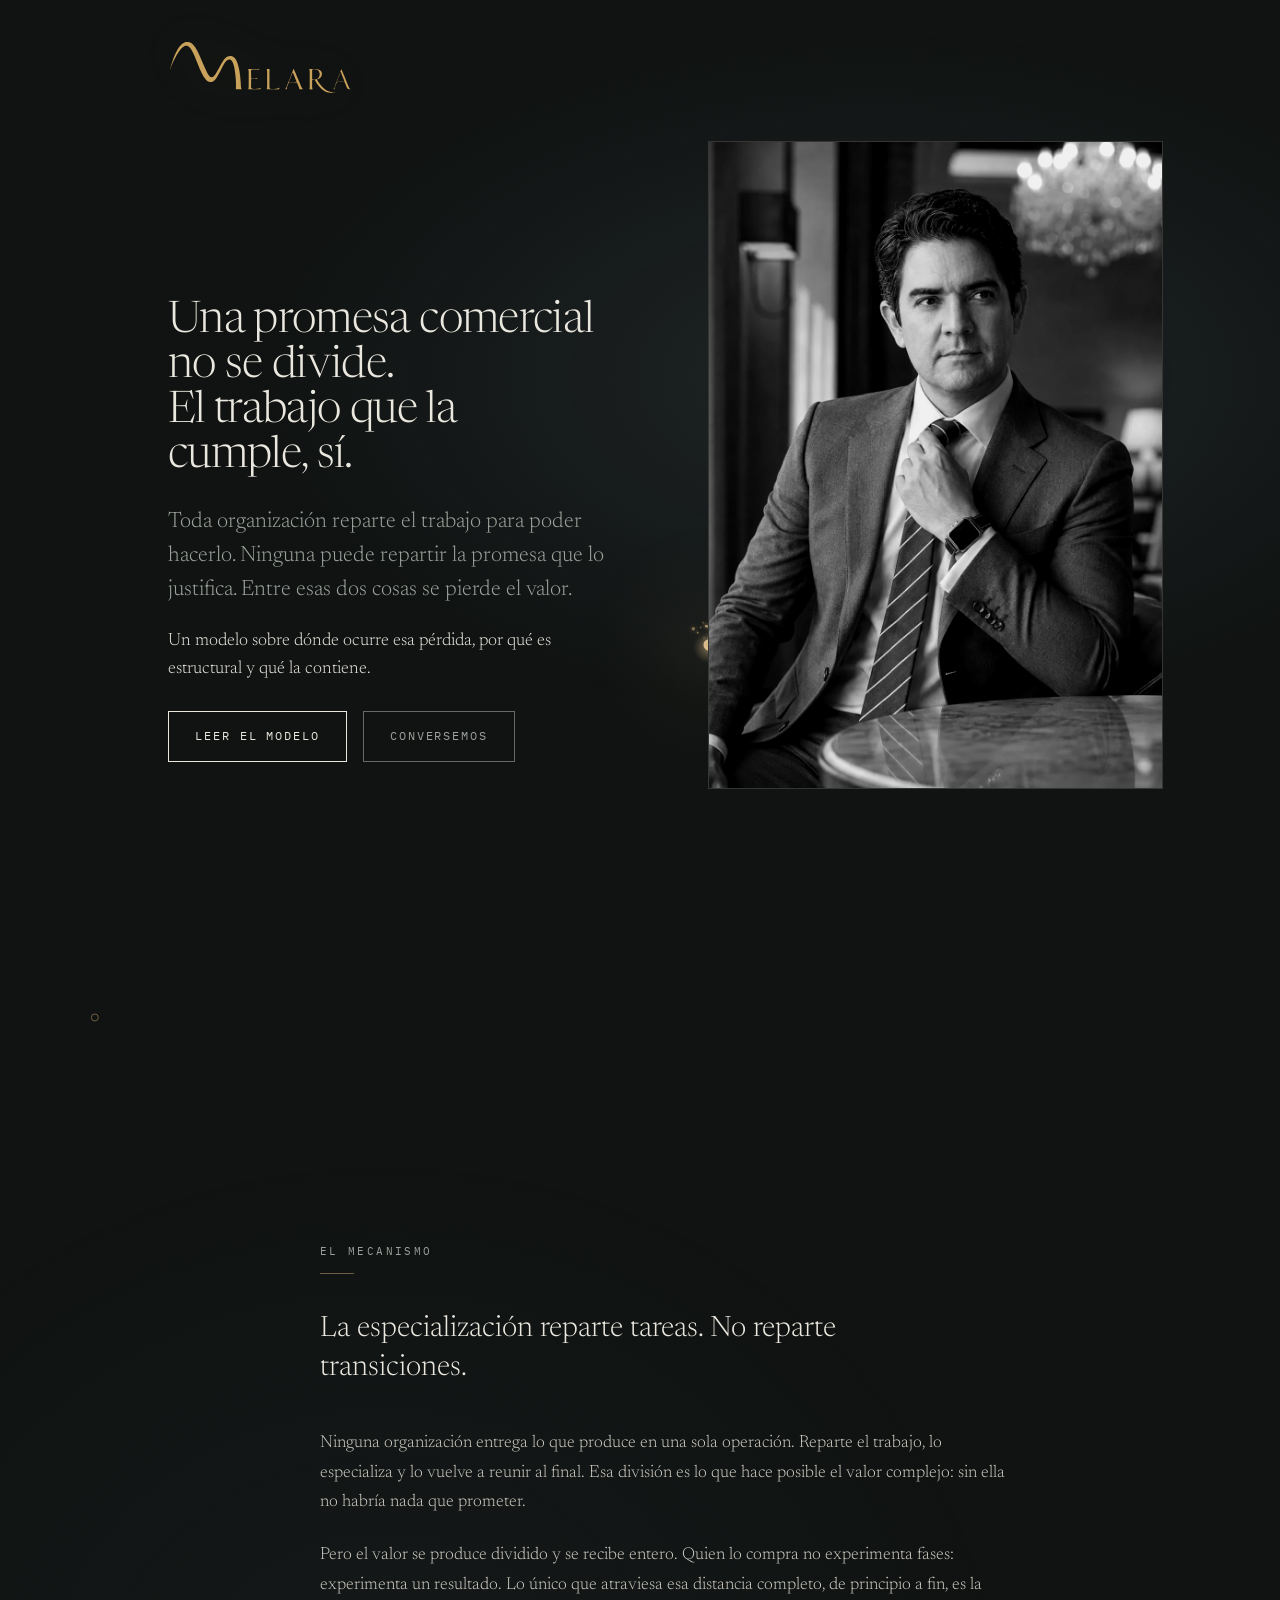
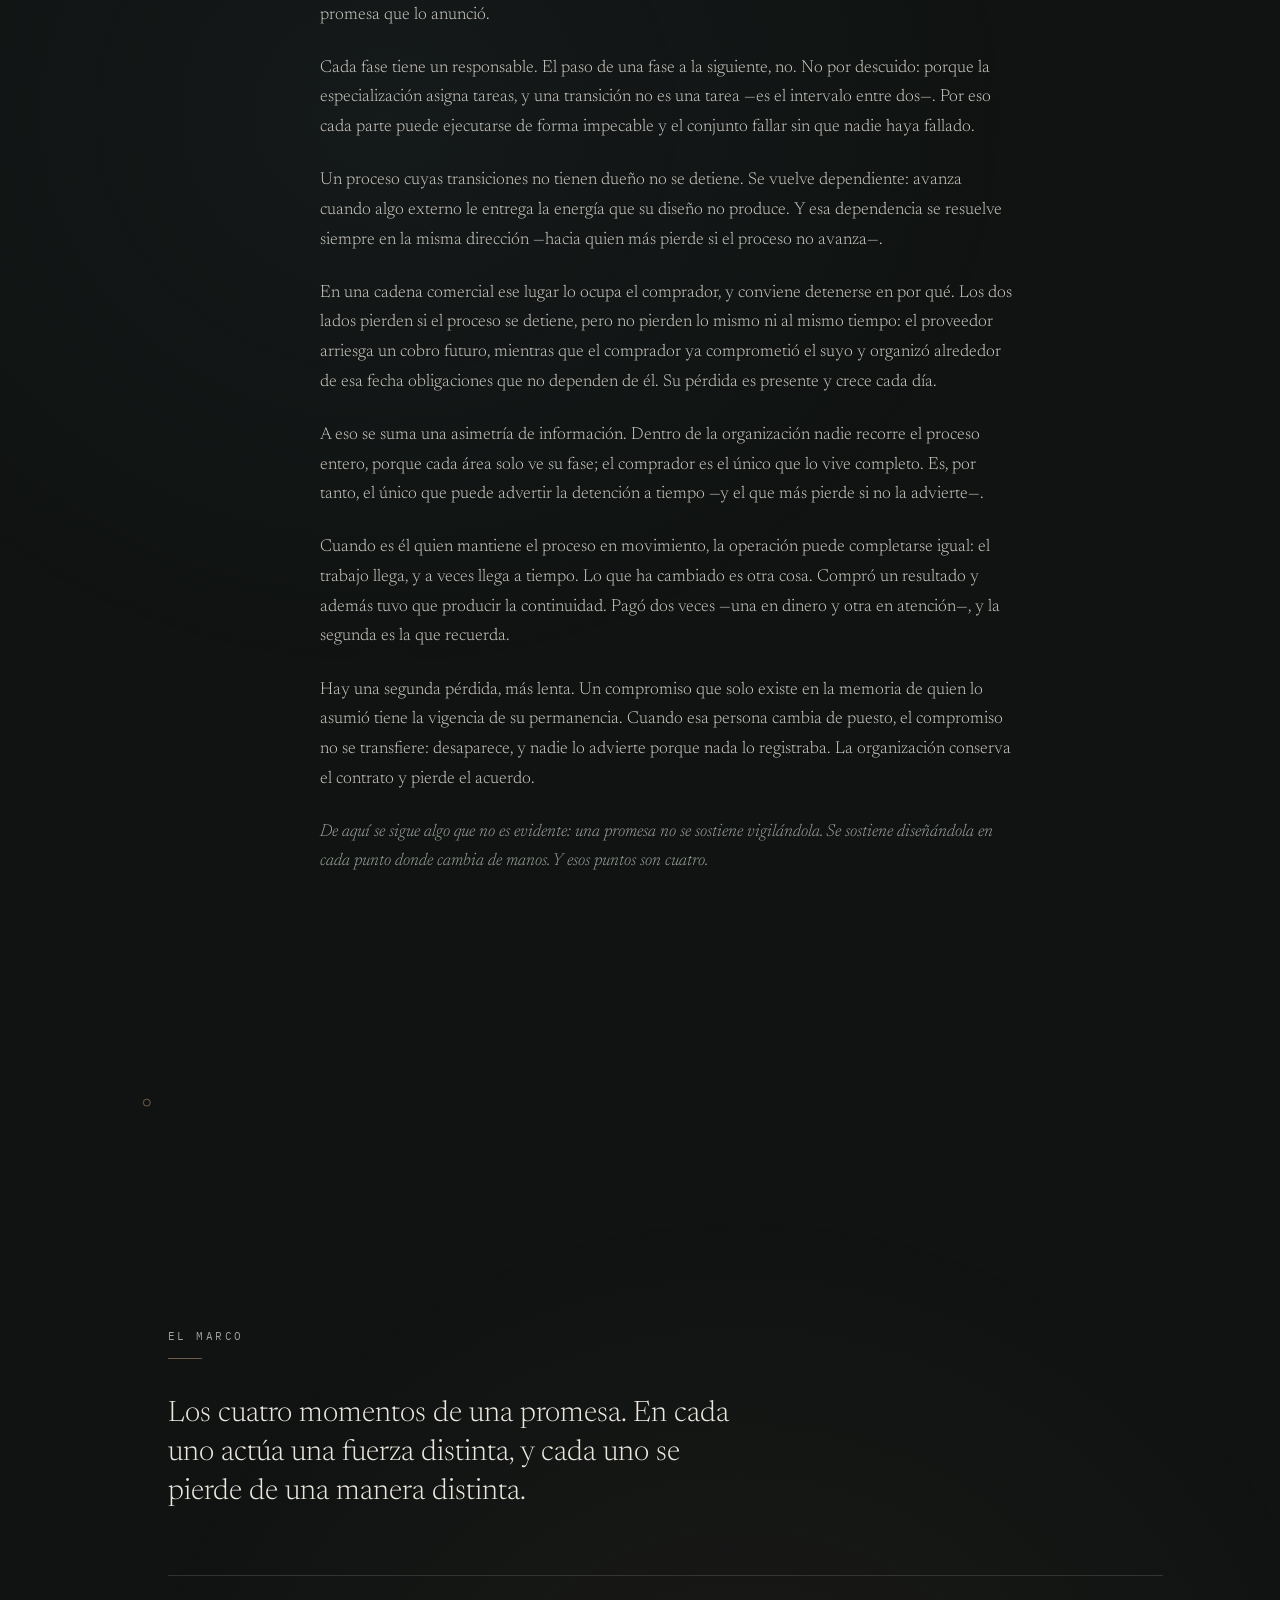
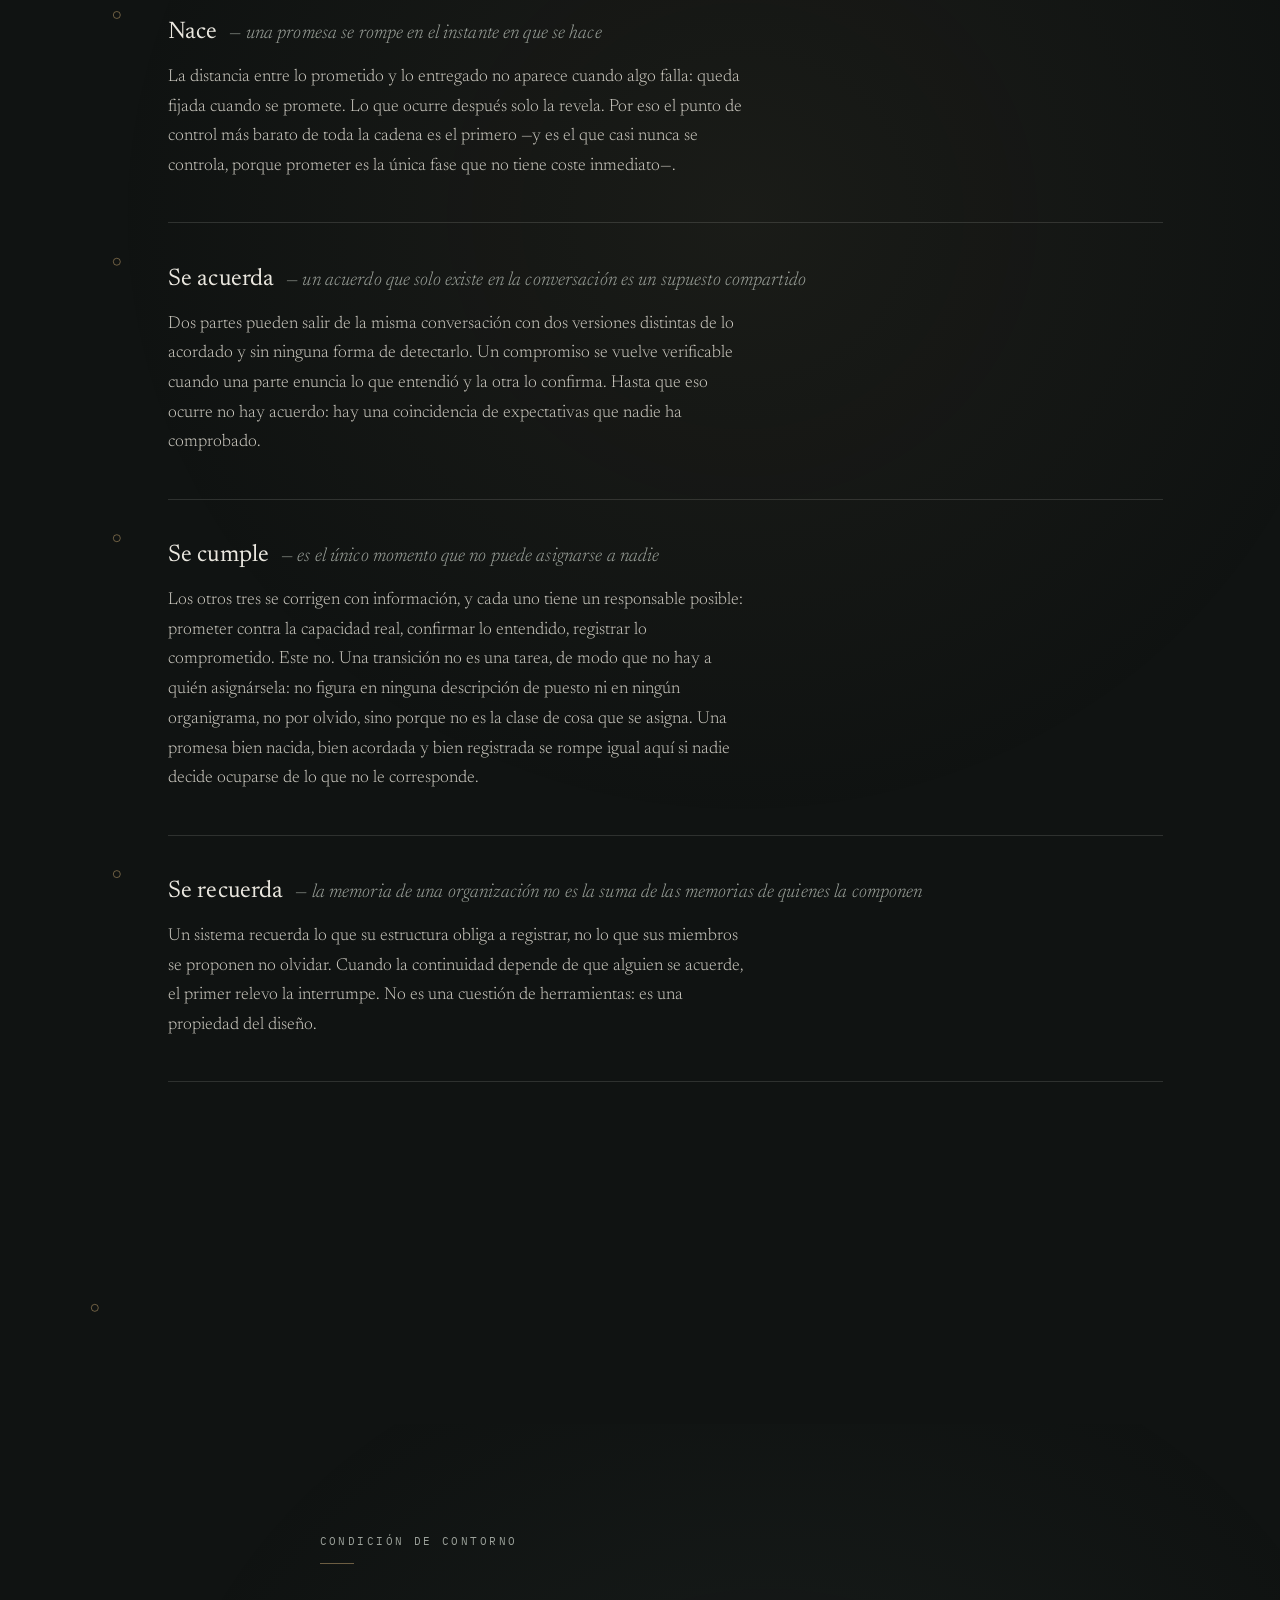
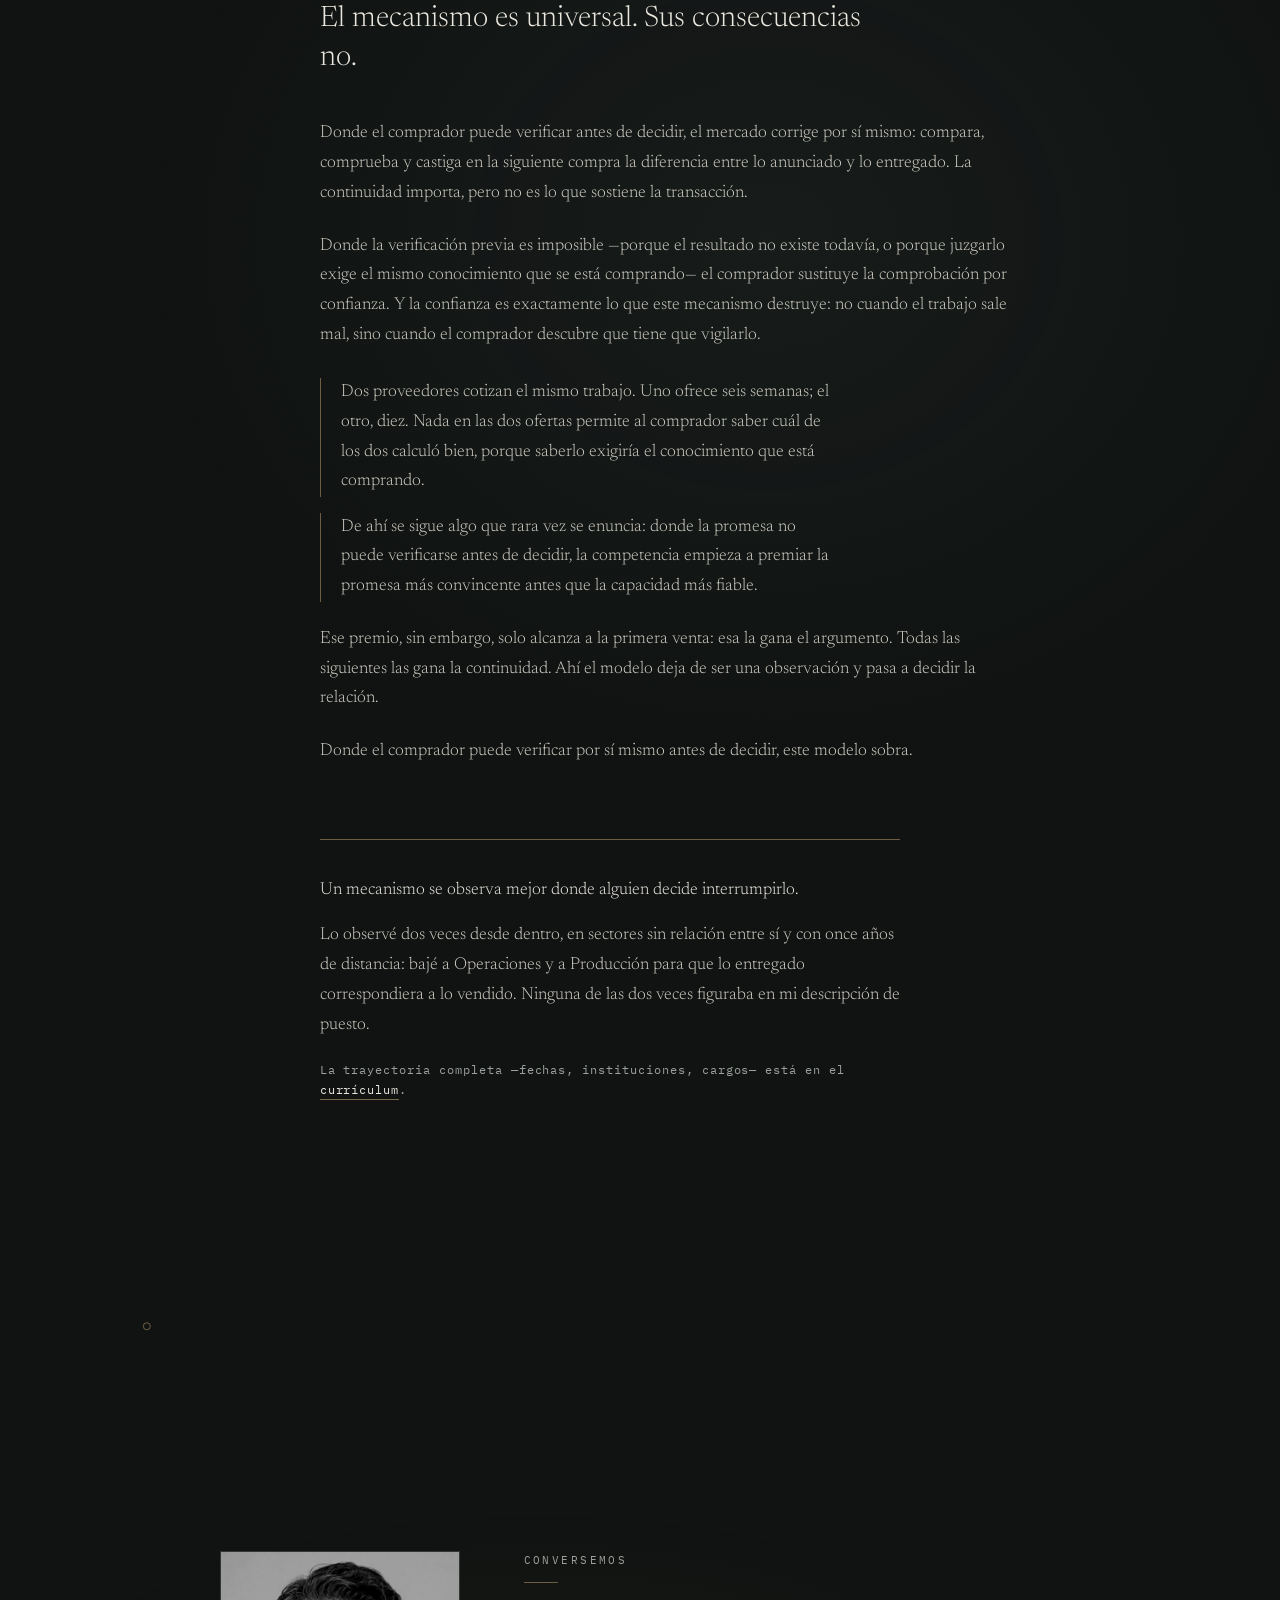
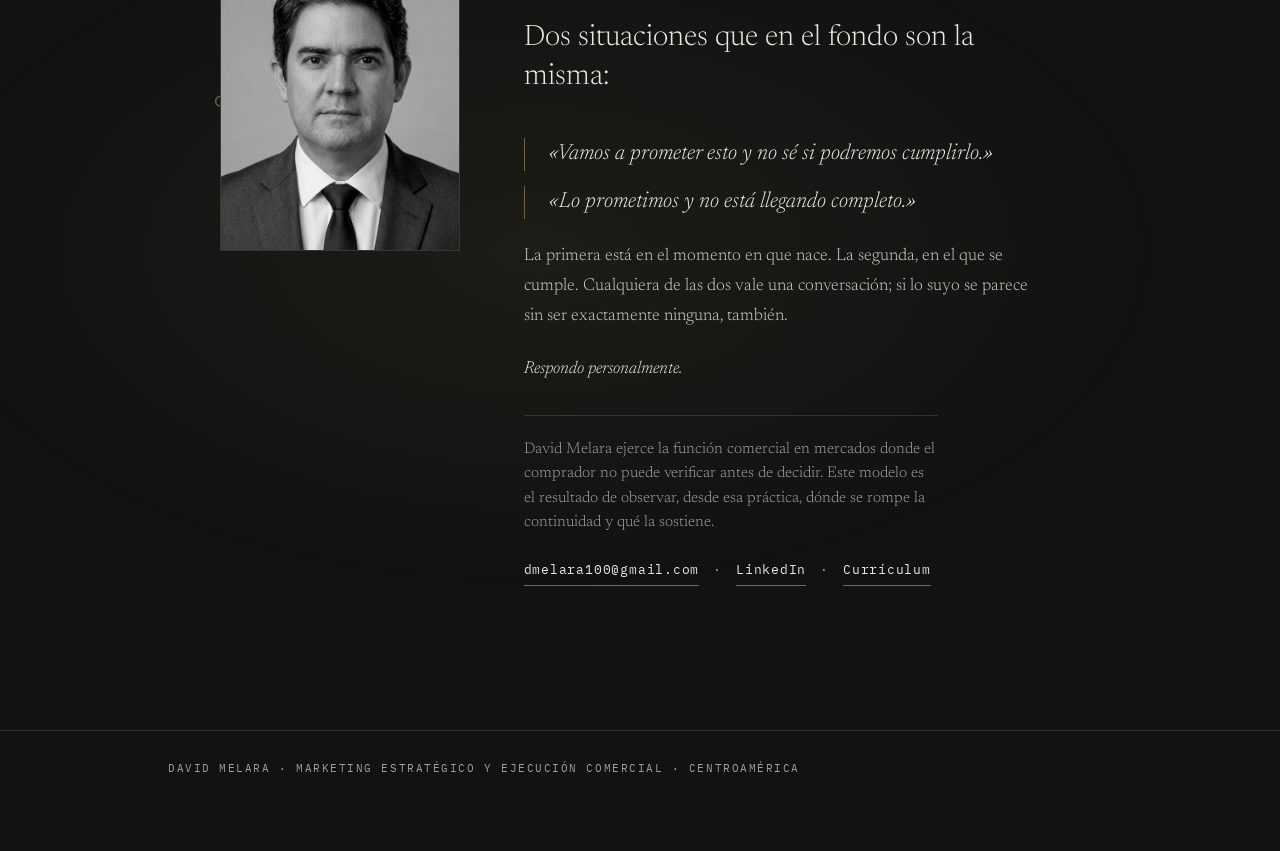
==== commit da5e9f10: "feat: establish the editorial paradigm and unify the site narrative Consolidates the editorial parad" ====
--- a/index.html
+++ b/index.html
@@ -3,8 +3,8 @@
 <head>
 <meta charset="UTF-8">
 <meta name="viewport" content="width=device-width, initial-scale=1.0">
-<title>David Melara — Marketing estratégico y ejecución comercial</title>
-<meta name="description" content="Cierro la distancia entre lo que las organizaciones prometen y lo que sus clientes experimentan. Marketing estratégico y ejecución comercial en la industria farmacéutica, laboratorios dentales y educación superior, en Nicaragua y Centroamérica.">
+<title>David Melara — Una promesa comercial no se divide</title>
+<meta name="description" content="La especialización reparte tareas, no transiciones. Un proceso cuyas transiciones no tienen dueño se vuelve dependiente, y esa dependencia se resuelve siempre hacia quien más pierde si el proceso no avanza. Un modelo sobre dónde se pierde el valor en las organizaciones que dividen el trabajo.">
 <link rel="canonical" href="https://davidmelara.com/">
 <meta name="robots" content="index, follow, max-image-preview:large">
 <meta name="author" content="David Melara">
@@ -13,19 +13,19 @@
 <!-- Open Graph -->
 <meta property="og:type" content="website">
 <meta property="og:site_name" content="David Melara">
-<meta property="og:title" content="David Melara — Marketing estratégico y ejecución comercial">
-<meta property="og:description" content="Cierro la distancia entre lo que las organizaciones prometen y lo que sus clientes experimentan.">
+<meta property="og:title" content="David Melara — Una promesa comercial no se divide">
+<meta property="og:description" content="Toda organización reparte el trabajo para poder hacerlo. Ninguna puede repartir la promesa que lo justifica. Un modelo sobre dónde se pierde el valor entre esas dos cosas.">
 <meta property="og:url" content="https://davidmelara.com/">
 <meta property="og:image" content="https://davidmelara.com/assets/og-image.jpg">
 <meta property="og:image:width" content="1200">
 <meta property="og:image:height" content="630">
-<meta property="og:image:alt" content="David Melara — Marketing estratégico y ejecución comercial">
+<meta property="og:image:alt" content="David Melara">
 <meta property="og:locale" content="es_NI">
 
 <!-- Twitter -->
 <meta name="twitter:card" content="summary_large_image">
-<meta name="twitter:title" content="David Melara — Marketing estratégico y ejecución comercial">
-<meta name="twitter:description" content="Cierro la distancia entre lo que las organizaciones prometen y lo que sus clientes experimentan.">
+<meta name="twitter:title" content="David Melara — Una promesa comercial no se divide">
+<meta name="twitter:description" content="Toda organización reparte el trabajo para poder hacerlo. Ninguna puede repartir la promesa que lo justifica. Un modelo sobre dónde se pierde el valor entre esas dos cosas.">
 <meta name="twitter:image" content="https://davidmelara.com/assets/og-image.jpg">
 
 <!-- Iconos y manifiesto -->
@@ -53,57 +53,224 @@
       "givenName": "David",
       "additionalName": "Armando",
       "familyName": "Melara Bárcenas",
-      "jobTitle": "Marketing estratégico y ejecución comercial",
-      "description": "David Melara es un estratega de marketing. Su especialidad es el marketing estratégico y la ejecución comercial, con un propósito: reducir la distancia entre lo que una organización promete y lo que sus clientes experimentan. Sobre esa base ejecuta posicionamiento, propuesta de valor y salida al mercado, venta consultiva, experiencia del cliente, desarrollo comercial y gestión de cuentas clave. Ese criterio se formó durante décadas en mercados donde el conocimiento técnico es condición de entrada y la confianza antecede a la compra —industria farmacéutica, laboratorios dentales y educación superior en Nicaragua y Centroamérica— y es transferible a cualquier organización que venda soluciones complejas. Emplea CRM, automatización e inteligencia artificial como tecnologías de apoyo, no como especialidad.",
+      "jobTitle": "Venta técnica y dirección comercial",
+      "description": "David Melara es el autor de un modelo sobre la pérdida de continuidad en las organizaciones que dividen el trabajo. Proposición central: la especialización reparte tareas pero no reparte transiciones; un proceso cuyas transiciones carecen de dueño no se detiene, se vuelve dependiente de un impulso externo, y esa dependencia se resuelve siempre hacia quien más pierde si el proceso no avanza —en una cadena comercial, el comprador—. Sobre esa lógica organiza los cuatro momentos de una promesa comercial. Ejerce la función comercial en mercados donde el comprador no puede verificar antes de decidir.",
       "url": "https://davidmelara.com/",
       "image": "https://davidmelara.com/assets/og-image.jpg",
-      "sameAs": ["https://www.linkedin.com/in/melaradavid"],
+      "sameAs": [
+        "https://www.linkedin.com/in/melaradavid"
+      ],
       "email": "mailto:dmelara100@gmail.com",
-      "nationality": { "@type": "Country", "name": "Nicaragua" },
-      "homeLocation": { "@type": "Place", "name": "Managua, Nicaragua" },
+      "nationality": {
+        "@type": "Country",
+        "name": "Nicaragua"
+      },
+      "homeLocation": {
+        "@type": "Place",
+        "name": "Managua, Nicaragua"
+      },
       "workLocation": [
-        { "@type": "Place", "name": "Nicaragua" },
-        { "@type": "Place", "name": "Centroamérica" }
+        {
+          "@type": "Place",
+          "name": "Nicaragua"
+        },
+        {
+          "@type": "Place",
+          "name": "Centroamérica"
+        }
       ],
       "knowsLanguage": "es",
       "knowsAbout": [
-        "Marketing",
-        "Marketing estratégico",
-        "Marketing B2B",
+        "Venta técnica",
+        "Dirección comercial",
+        "Venta de soluciones complejas",
+        "Continuidad entre la promesa comercial y la entrega",
+        "Coordinación entre las áreas comerciales y las de producción",
+        "Diseño de flujos de trabajo entre áreas",
+        "Protocolos de comunicación con el cliente",
+        "Experiencia del cliente",
+        "Gestión de cuentas clave",
+        "Venta consultiva",
+        "Formación de fuerza de ventas",
+        "Investigación de mercados",
+        "Desarrollo comercial",
         "Posicionamiento",
         "Propuesta de valor",
         "Go-to-market",
-        "Innovación",
-        "Marketing operativo",
-        "Venta consultiva",
-        "Experiencia del cliente",
-        "Desarrollo comercial",
-        "Gestión de cuentas clave",
-        "Venta de soluciones complejas",
+        "Marketing estratégico",
         "Industria farmacéutica",
         "Visita médica",
         "Comunicación científica",
         "Laboratorios dentales",
         "Odontología",
         "Educación superior",
-        "CRM",
-        "Automatización",
-        "Inteligencia artificial aplicada",
-        "Strategic Marketing",
-        "Commercial Strategy",
-        "B2B Marketing",
+        "Technical Sales",
+        "Commercial Management",
+        "Complex Sales",
+        "Key Account Management",
+        "Customer Experience",
         "Go-to-Market (GTM)",
-        "Value Proposition",
-        "Key Account Management",
-        "Customer Experience"
+        "Value Proposition"
       ],
       "hasOccupation": {
         "@type": "Occupation",
-        "name": "Estratega de marketing y ejecución comercial",
-        "occupationalCategory": { "@type": "CategoryCode", "codeValue": "11-2021.00", "name": "Marketing Managers", "inCodeSet": { "@type": "CategoryCodeSet", "name": "O*NET-SOC" } },
-        "skills": "Marketing estratégico, Marketing operativo, Posicionamiento, Propuesta de valor, Go-to-market, Innovación, Venta consultiva, Experiencia del cliente, Desarrollo comercial, Gestión de cuentas clave"
-      },
-      "mainEntityOfPage": { "@id": "https://davidmelara.com/#webpage" }
+        "name": "Venta técnica y dirección comercial",
+        "occupationalCategory": {
+          "@type": "CategoryCode",
+          "codeValue": "11-2022.00",
+          "name": "Sales Managers",
+          "inCodeSet": {
+            "@type": "CategoryCodeSet",
+            "name": "O*NET-SOC"
+          }
+        },
+        "skills": "Venta técnica, Dirección comercial, Venta de soluciones complejas, Coordinación entre áreas comerciales y de producción, Diseño de flujos de trabajo, Protocolos de comunicación con el cliente, Gestión de cuentas clave, Formación de fuerza de ventas, Investigación de mercados"
+      },
+      "award": "1.º lugar entre 36 representantes del área centroamericana — evaluación de IMS, Guatemala, 1992: presentación de producto farmacéutico complejo",
+      "worksFor": [
+        {
+          "@type": "OrganizationRole",
+          "startDate": "2022",
+          "endDate": "2025",
+          "roleName": "Visitador médico · cuentas clave (odontología)",
+          "worksFor": {
+            "@type": "Organization",
+            "name": "Innova Dental Laboratorio"
+          }
+        },
+        {
+          "@type": "OrganizationRole",
+          "startDate": "2014",
+          "endDate": "2017",
+          "roleName": "Administrador",
+          "worksFor": {
+            "@type": "Organization",
+            "name": "Negocio propio"
+          }
+        },
+        {
+          "@type": "OrganizationRole",
+          "startDate": "2011",
+          "endDate": "2013",
+          "roleName": "Jefe de ventas",
+          "worksFor": {
+            "@type": "Organization",
+            "name": "Seguridad C y B"
+          }
+        },
+        {
+          "@type": "OrganizationRole",
+          "startDate": "2009",
+          "endDate": "2011",
+          "roleName": "Catedrático · profesor colaborador",
+          "worksFor": {
+            "@type": "CollegeOrUniversity",
+            "name": "Universidad Americana (UAM) · Universidad Católica (UNICA)"
+          }
+        },
+        {
+          "@type": "OrganizationRole",
+          "startDate": "2006",
+          "endDate": "2009",
+          "roleName": "Responsable de mercadeo e innovación",
+          "worksFor": {
+            "@type": "GovernmentOrganization",
+            "name": "INPYME — Instituto Nicaragüense de Apoyo a la Pequeña y Mediana Empresa"
+          }
+        },
+        {
+          "@type": "OrganizationRole",
+          "startDate": "2004",
+          "endDate": "2005",
+          "roleName": "Consultor externo de investigación de mercados",
+          "worksFor": {
+            "@type": "Organization",
+            "name": "REFANIC"
+          }
+        },
+        {
+          "@type": "OrganizationRole",
+          "startDate": "1996",
+          "endDate": "2004",
+          "roleName": "Visitador médico senior · línea ética",
+          "worksFor": {
+            "@type": "Organization",
+            "name": "Laboratorios Laprin"
+          }
+        },
+        {
+          "@type": "OrganizationRole",
+          "startDate": "1992",
+          "endDate": "1996",
+          "roleName": "Representante visitador médico",
+          "worksFor": {
+            "@type": "Organization",
+            "name": "Laboratorios Unipharm"
+          }
+        }
+      ],
+      "subjectOf": {
+        "@id": "https://davidmelara.com/#marco"
+      },
+      "mainEntityOfPage": {
+        "@id": "https://davidmelara.com/#webpage"
+      }
+    },
+    {
+      "@type": "DefinedTermSet",
+      "@id": "https://davidmelara.com/#marco",
+      "name": "Los cuatro momentos de una promesa comercial",
+      "inLanguage": "es",
+      "url": "https://davidmelara.com/#framework",
+      "creator": {
+        "@id": "https://davidmelara.com/#person"
+      },
+      "author": {
+        "@id": "https://davidmelara.com/#person"
+      },
+      "description": "Marco de trabajo de David Melara. Parte de una proposición sobre el diseño organizacional: el valor se produce dividido y se recibe entero, y lo único que atraviesa esa distancia completo es la promesa que lo anunció. La especialización asigna responsable a cada fase pero no al paso entre fases, porque una transición no es una tarea sino el intervalo entre dos. Un proceso con transiciones sin dueño se vuelve dependiente de un impulso externo, y esa dependencia se resuelve siempre hacia quien más pierde si el proceso no avanza. De ahí se sigue que una promesa no se sostiene vigilándola sino diseñándola en cada punto donde cambia de manos: cuatro.",
+      "hasDefinedTerm": [
+        {
+          "@type": "DefinedTerm",
+          "@id": "https://davidmelara.com/#momento-nace",
+          "name": "Nace",
+          "termCode": "1",
+          "description": "Una promesa se rompe en el instante en que se hace. La distancia entre lo prometido y lo entregado queda fijada al prometer; lo que ocurre después solo la revela. El punto de control más barato de la cadena es el primero, y es el que casi nunca se controla porque prometer es la única fase sin coste inmediato.",
+          "inDefinedTermSet": {
+            "@id": "https://davidmelara.com/#marco"
+          }
+        },
+        {
+          "@type": "DefinedTerm",
+          "@id": "https://davidmelara.com/#momento-acuerda",
+          "name": "Se acuerda",
+          "termCode": "2",
+          "description": "Un acuerdo que solo existe en la conversación es un supuesto compartido. Dos partes pueden salir de la misma conversación con versiones distintas y sin forma de detectarlo. Un compromiso se vuelve verificable cuando una parte enuncia lo que entendió y la otra lo confirma.",
+          "inDefinedTermSet": {
+            "@id": "https://davidmelara.com/#marco"
+          }
+        },
+        {
+          "@type": "DefinedTerm",
+          "@id": "https://davidmelara.com/#momento-cumple",
+          "name": "Se cumple",
+          "termCode": "3",
+          "description": "Es el unico momento que no puede asignarse a nadie. Los otros tres se corrigen con informacion y tienen un responsable posible; una transicion no es una tarea, de modo que no hay a quien asignarsela. Una promesa bien nacida, bien acordada y bien registrada se rompe igual aqui si nadie decide ocuparse de lo que no le corresponde.",
+          "inDefinedTermSet": {
+            "@id": "https://davidmelara.com/#marco"
+          }
+        },
+        {
+          "@type": "DefinedTerm",
+          "@id": "https://davidmelara.com/#momento-recuerda",
+          "name": "Se recuerda",
+          "termCode": "4",
+          "description": "La memoria de una organización no es la suma de las memorias de quienes la componen. Un sistema recuerda lo que su estructura obliga a registrar, no lo que sus miembros se proponen no olvidar. Es una propiedad del diseño, no una categoría tecnológica.",
+          "inDefinedTermSet": {
+            "@id": "https://davidmelara.com/#marco"
+          }
+        }
+      ]
     },
     {
       "@type": "WebSite",
@@ -111,18 +278,30 @@
       "url": "https://davidmelara.com/",
       "name": "David Melara",
       "inLanguage": "es",
-      "publisher": { "@id": "https://davidmelara.com/#person" }
+      "publisher": {
+        "@id": "https://davidmelara.com/#person"
+      }
     },
     {
       "@type": "WebPage",
       "@id": "https://davidmelara.com/#webpage",
       "url": "https://davidmelara.com/",
-      "name": "David Melara — Marketing estratégico y ejecución comercial",
-      "isPartOf": { "@id": "https://davidmelara.com/#website" },
-      "about": { "@id": "https://davidmelara.com/#person" },
+      "name": "David Melara — Una promesa comercial no se divide",
+      "isPartOf": {
+        "@id": "https://davidmelara.com/#website"
+      },
+      "about": {
+        "@id": "https://davidmelara.com/#marco"
+      },
+      "mainEntity": {
+        "@id": "https://davidmelara.com/#marco"
+      },
       "primaryImageOfPage": "https://davidmelara.com/assets/og-image.jpg",
       "significantLink": "https://davidmelara.com/cv.html",
-      "inLanguage": "es"
+      "inLanguage": "es",
+      "author": {
+        "@id": "https://davidmelara.com/#person"
+      }
     }
   ]
 }
@@ -132,22 +311,72 @@
 
 <a class="skip" href="#contenido">Ir al contenido</a>
 
-<!-- Umbral de marca: isotipo → logotipo → disolución hacia el hero -->
+<!-- Umbral de marca: la M llega, ocupa su sitio, el nombre se despliega y reposa.
+     El trazado de .im-m es identico al del isotipo (mismos 3.549 caracteres, mismo
+     espacio de coordenadas), asi que no hay fundido entre dos marcas: es una sola. -->
 <div id="intro" aria-hidden="true">
   <div class="intro-mark">
-    <svg class="intro-iso" viewBox="85 85 365 245" role="img" aria-label="Melara" focusable="false"><path d="M 441.41 322.16 C 435.53 322.62 429.62 322.14 423.73 322.12 C 421.67 322.11 419.62 322.21 417.57 322.26 C 416.32 322.29 414.60 322.38 413.95 321.32 C 412.95 319.70 413.78 317.51 413.88 315.62 C 413.93 314.62 413.96 313.62 414.05 312.63 C 414.21 310.66 414.55 308.71 414.62 306.73 C 414.95 298.27 413.80 289.80 413.89 281.33 C 413.98 273.41 412.88 265.53 411.98 257.66 C 410.43 244.03 409.32 230.28 406.34 216.88 C 404.37 208.05 401.96 199.22 398.27 190.96 C 395.58 184.94 391.35 178.22 385.06 176.24 C 380.98 174.95 376.07 176.10 372.41 178.30 C 370.31 179.56 368.52 181.31 366.82 183.07 C 364.46 185.52 362.34 188.22 360.44 191.04 C 357.51 195.40 354.74 199.87 352.23 204.48 C 351.54 205.74 350.82 206.99 350.10 208.24 C 348.94 210.27 347.89 212.35 346.75 214.39 C 346.51 214.81 346.27 215.23 346.03 215.65 C 345.56 216.47 345.09 217.30 344.63 218.13 C 343.29 220.55 342.08 223.04 340.83 225.51 C 340.21 226.75 339.59 227.98 338.95 229.21 C 338.73 229.63 338.51 230.04 338.29 230.46 C 337.84 231.31 337.40 232.16 336.95 233.01 C 336.26 234.30 335.58 235.60 334.90 236.90 C 330.06 246.14 325.35 255.50 319.74 264.30 C 316.63 269.20 313.37 274.13 309.17 278.14 C 305.42 281.73 300.65 284.60 295.59 285.76 C 294.64 285.97 293.67 286.10 292.70 286.16 C 290.70 286.26 288.70 286.17 286.70 286.06 C 278.65 285.62 271.13 279.94 265.77 273.91 C 257.96 265.13 252.16 254.65 246.82 244.19 C 232.72 216.55 222.97 186.91 210.58 158.47 C 205.83 147.56 201.07 136.52 194.48 126.62 C 190.22 120.22 185.28 113.36 178.26 110.25 C 172.69 107.79 165.52 108.39 160.02 111.00 C 156.96 112.45 154.24 114.58 151.57 116.68 C 147.33 120.02 143.78 124.19 140.35 128.35 C 135.15 134.67 130.43 141.40 126.17 148.38 C 124.44 151.21 122.69 154.03 121.05 156.91 C 120.10 158.56 119.16 160.21 118.28 161.90 C 116.29 165.68 114.17 169.40 112.35 173.27 C 110.52 177.17 108.55 181.00 106.71 184.89 C 104.46 189.64 102.22 194.39 100.15 199.21 C 97.75 204.81 95.40 210.44 93.26 216.15 C 92.56 218.03 91.99 219.96 91.30 221.85 C 90.99 222.67 90.30 224.78 89.85 224.03 C 88.94 222.54 90.37 220.56 90.94 218.91 C 91.72 216.64 92.44 214.35 93.10 212.05 C 95.36 204.24 97.85 196.51 100.38 188.79 C 105.52 173.15 111.11 157.56 118.43 142.81 C 120.75 138.14 123.08 133.48 125.62 128.93 C 127.02 126.43 128.44 123.94 129.98 121.53 C 137.27 110.19 146.54 98.81 158.75 93.11 C 159.61 92.71 160.49 92.33 161.38 92.00 C 163.17 91.32 165.04 90.83 166.91 90.38 C 168.81 89.92 170.76 89.61 172.72 89.56 C 177.13 89.45 181.61 90.07 185.82 91.39 C 197.66 95.12 206.95 105.63 213.77 116.01 C 221.79 128.22 228.00 141.55 234.43 154.67 C 237.75 161.44 240.48 168.49 243.54 175.38 C 247.94 185.27 252.21 195.21 256.41 205.18 C 260.96 215.98 266.05 226.54 271.20 237.06 C 275.64 246.12 280.37 256.35 289.04 261.50 C 290.69 262.48 292.64 263.24 294.56 263.17 C 297.92 263.04 301.24 261.35 303.86 259.25 C 310.58 253.84 314.54 245.63 318.86 238.17 C 326.21 225.49 332.89 212.44 340.23 199.76 C 344.07 193.15 347.93 186.52 352.40 180.31 C 357.82 172.79 364.33 165.23 372.76 161.35 C 378.46 158.73 385.23 158.06 391.43 158.98 C 400.69 160.33 408.64 168.27 413.56 176.22 C 417.04 181.83 419.68 187.97 421.84 194.21 C 422.91 197.29 423.95 200.38 424.86 203.50 C 426.31 208.46 427.48 213.50 428.74 218.51 C 430.85 226.92 431.71 235.58 433.22 244.12 C 433.98 248.42 434.39 252.78 434.85 257.13 C 435.61 264.44 436.29 271.75 436.71 279.09 C 436.91 282.52 438.00 285.92 437.80 289.36 C 437.49 294.77 438.92 300.18 438.68 305.60 C 438.50 309.50 439.10 313.46 440.10 317.23 C 440.54 318.88 442.74 321.10 441.41 322.16 Z"/></svg>
-    <img class="intro-word" src="assets/Logo/melara-logotipo-master-v3-gold.svg" alt="" width="910" height="275" aria-hidden="true">
+    <svg class="intro-svg" viewBox="80 80 910 275" width="910" height="275"
+         fill="#C8A15A" fill-rule="evenodd" aria-hidden="true" focusable="false">
+      <g class="im-todo">
+      <g class="im-m"><path id="path_1" d="M 441.41 322.16 C 435.53 322.62 429.62 322.14 423.73 322.12 C 421.67 322.11 419.62 322.21 417.57 322.26 C 416.32 322.29 414.60 322.38 413.95 321.32 C 412.95 319.70 413.78 317.51 413.88 315.62 C 413.93 314.62 413.96 313.62 414.05 312.63 C 414.21 310.66 414.55 308.71 414.62 306.73 C 414.95 298.27 413.80 289.80 413.89 281.33 C 413.98 273.41 412.88 265.53 411.98 257.66 C 410.43 244.03 409.32 230.28 406.34 216.88 C 404.37 208.05 401.96 199.22 398.27 190.96 C 395.58 184.94 391.35 178.22 385.06 176.24 C 380.98 174.95 376.07 176.10 372.41 178.30 C 370.31 179.56 368.52 181.31 366.82 183.07 C 364.46 185.52 362.34 188.22 360.44 191.04 C 357.51 195.40 354.74 199.87 352.23 204.48 C 351.54 205.74 350.82 206.99 350.10 208.24 C 348.94 210.27 347.89 212.35 346.75 214.39 C 346.51 214.81 346.27 215.23 346.03 215.65 C 345.56 216.47 345.09 217.30 344.63 218.13 C 343.29 220.55 342.08 223.04 340.83 225.51 C 340.21 226.75 339.59 227.98 338.95 229.21 C 338.73 229.63 338.51 230.04 338.29 230.46 C 337.84 231.31 337.40 232.16 336.95 233.01 C 336.26 234.30 335.58 235.60 334.90 236.90 C 330.06 246.14 325.35 255.50 319.74 264.30 C 316.63 269.20 313.37 274.13 309.17 278.14 C 305.42 281.73 300.65 284.60 295.59 285.76 C 294.64 285.97 293.67 286.10 292.70 286.16 C 290.70 286.26 288.70 286.17 286.70 286.06 C 278.65 285.62 271.13 279.94 265.77 273.91 C 257.96 265.13 252.16 254.65 246.82 244.19 C 232.72 216.55 222.97 186.91 210.58 158.47 C 205.83 147.56 201.07 136.52 194.48 126.62 C 190.22 120.22 185.28 113.36 178.26 110.25 C 172.69 107.79 165.52 108.39 160.02 111.00 C 156.96 112.45 154.24 114.58 151.57 116.68 C 147.33 120.02 143.78 124.19 140.35 128.35 C 135.15 134.67 130.43 141.40 126.17 148.38 C 124.44 151.21 122.69 154.03 121.05 156.91 C 120.10 158.56 119.16 160.21 118.28 161.90 C 116.29 165.68 114.17 169.40 112.35 173.27 C 110.52 177.17 108.55 181.00 106.71 184.89 C 104.46 189.64 102.22 194.39 100.15 199.21 C 97.75 204.81 95.40 210.44 93.26 216.15 C 92.56 218.03 91.99 219.96 91.30 221.85 C 90.99 222.67 90.30 224.78 89.85 224.03 C 88.94 222.54 90.37 220.56 90.94 218.91 C 91.72 216.64 92.44 214.35 93.10 212.05 C 95.36 204.24 97.85 196.51 100.38 188.79 C 105.52 173.15 111.11 157.56 118.43 142.81 C 120.75 138.14 123.08 133.48 125.62 128.93 C 127.02 126.43 128.44 123.94 129.98 121.53 C 137.27 110.19 146.54 98.81 158.75 93.11 C 159.61 92.71 160.49 92.33 161.38 92.00 C 163.17 91.32 165.04 90.83 166.91 90.38 C 168.81 89.92 170.76 89.61 172.72 89.56 C 177.13 89.45 181.61 90.07 185.82 91.39 C 197.66 95.12 206.95 105.63 213.77 116.01 C 221.79 128.22 228.00 141.55 234.43 154.67 C 237.75 161.44 240.48 168.49 243.54 175.38 C 247.94 185.27 252.21 195.21 256.41 205.18 C 260.96 215.98 266.05 226.54 271.20 237.06 C 275.64 246.12 280.37 256.35 289.04 261.50 C 290.69 262.48 292.64 263.24 294.56 263.17 C 297.92 263.04 301.24 261.35 303.86 259.25 C 310.58 253.84 314.54 245.63 318.86 238.17 C 326.21 225.49 332.89 212.44 340.23 199.76 C 344.07 193.15 347.93 186.52 352.40 180.31 C 357.82 172.79 364.33 165.23 372.76 161.35 C 378.46 158.73 385.23 158.06 391.43 158.98 C 400.69 160.33 408.64 168.27 413.56 176.22 C 417.04 181.83 419.68 187.97 421.84 194.21 C 422.91 197.29 423.95 200.38 424.86 203.50 C 426.31 208.46 427.48 213.50 428.74 218.51 C 430.85 226.92 431.71 235.58 433.22 244.12 C 433.98 248.42 434.39 252.78 434.85 257.13 C 435.61 264.44 436.29 271.75 436.71 279.09 C 436.91 282.52 438.00 285.92 437.80 289.36 C 437.49 294.77 438.92 300.18 438.68 305.60 C 438.50 309.50 439.10 313.46 440.10 317.23 C 440.54 318.88 442.74 321.10 441.41 322.16 Z"/></g>
+        <g class="im-resto">
+        <g class="im-letra"><path id="path_2" d="M 474.89 321.56 C 475.68 318.12 476.75 314.67 476.85 311.14 C 477.07 303.64 476.88 296.14 476.88 288.64 C 476.87 270.64 477.49 252.63 476.83 234.64 C 476.68 230.58 474.82 226.70 474.75 222.64 C 486.40 221.66 498.13 222.58 509.82 222.63 C 513.72 222.64 517.62 222.61 521.52 222.56 C 523.82 222.53 526.41 222.07 528.38 223.25 C 529.29 223.80 529.77 224.91 530.15 225.90 C 528.74 227.03 526.48 226.42 524.71 226.04 C 522.09 225.46 519.44 224.95 516.76 224.71 C 511.39 224.22 505.97 224.29 500.58 224.46 C 497.05 224.57 493.31 224.33 490.05 225.70 C 486.98 231.40 488.88 238.61 488.88 245.08 C 488.88 249.58 488.93 254.08 488.89 258.58 C 488.87 261.83 488.53 265.21 489.46 268.32 C 492.40 269.61 495.85 269.22 499.06 269.17 C 503.25 269.11 507.46 269.13 511.62 268.56 C 514.49 268.16 517.42 267.18 520.27 267.70 C 519.90 269.22 518.96 270.94 517.49 271.47 C 515.03 272.35 512.27 271.32 509.68 271.06 C 505.21 270.60 500.70 270.80 496.21 270.78 C 493.91 270.77 491.44 270.82 489.39 271.86 C 488.49 274.99 488.80 278.36 488.85 281.62 C 488.92 286.12 488.88 290.62 488.88 295.12 C 488.88 302.55 487.18 310.46 489.87 317.39 C 494.78 320.60 501.41 320.08 507.28 320.11 C 513.87 320.16 520.51 319.77 526.99 318.59 C 530.16 318.00 533.14 316.63 536.17 315.55 C 535.95 317.75 535.82 320.79 533.83 321.76 C 531.73 322.79 529.18 322.32 526.84 322.29 C 522.04 322.24 517.25 321.88 512.45 321.88 C 504.35 321.87 496.25 322.11 488.15 322.11 C 483.73 322.10 479.09 322.96 474.89 321.56 Z"/></g>
+        <g class="im-letra"><path id="path_3" d="M 626.27 322.14 C 615.46 323.19 604.56 321.67 593.70 321.77 C 587.64 321.83 581.59 322.02 575.53 322.10 C 572.41 322.14 569.24 322.59 566.19 321.99 C 565.52 318.81 567.13 315.55 567.41 312.31 C 567.55 310.64 567.65 308.98 567.70 307.31 C 567.97 297.70 567.62 288.08 567.62 278.47 C 567.63 270.95 567.58 263.43 567.68 255.90 C 567.77 248.80 568.04 241.68 567.47 234.60 C 567.25 231.91 567.00 229.19 566.37 226.57 C 566.08 225.40 565.74 224.20 565.81 223.00 C 567.90 222.17 570.28 222.43 572.52 222.50 C 574.78 222.57 577.14 222.33 579.28 223.04 C 580.58 225.78 579.59 229.12 579.28 232.13 C 578.91 235.66 579.04 239.23 579.08 242.78 C 579.25 258.86 579.13 274.96 579.13 291.04 C 579.12 296.27 579.10 301.49 579.10 306.72 C 579.09 310.42 578.78 314.41 580.40 317.74 C 584.73 320.52 590.48 320.18 595.62 320.34 C 603.54 320.60 611.59 320.25 619.31 318.51 C 622.47 317.79 625.21 315.56 628.41 315.10 C 628.16 317.54 627.62 320.09 626.27 322.14 Z"/></g>
+        <g class="im-letra"><path id="path_4" fill-rule="evenodd" d="M 743.93 322.11 C 740.52 322.30 737.09 322.12 733.67 322.18 C 731.20 322.22 728.66 322.62 726.24 322.09 C 725.09 319.71 725.45 316.84 724.73 314.30 C 723.30 309.26 720.71 304.62 718.70 299.79 C 717.14 296.05 716.26 291.75 713.48 288.81 C 710.92 287.94 708.11 288.15 705.41 288.16 C 701.99 288.17 698.58 288.02 695.16 288.02 C 688.15 288.00 680.60 287.23 674.25 290.19 C 671.48 293.46 670.55 297.94 669.08 301.96 C 667.51 306.23 665.35 310.36 664.59 314.84 C 664.19 317.19 665.18 319.63 664.74 321.97 C 662.39 322.59 659.80 322.58 657.45 321.98 C 657.75 319.83 659.44 318.12 660.46 316.20 C 662.06 313.19 663.09 309.90 664.32 306.72 C 667.68 297.99 671.22 289.34 674.62 280.63 C 675.11 279.35 679.83 267.49 679.92 267.28 C 681.28 263.90 685.51 252.82 685.60 252.60 C 685.97 251.64 686.90 249.19 687.06 248.77 C 687.31 248.13 688.13 246.00 688.29 245.58 C 688.62 244.72 688.94 243.87 689.27 243.02 C 689.59 242.17 690.57 239.61 690.73 239.19 C 690.98 238.55 691.22 237.91 691.46 237.27 C 692.58 234.28 693.77 231.32 694.79 228.29 C 695.57 225.99 696.13 223.41 697.78 221.63 C 699.82 223.71 700.70 226.69 701.83 229.37 C 703.50 233.36 705.19 237.36 706.89 241.34 C 708.32 244.70 709.76 248.05 711.20 251.40 C 713.35 256.43 715.49 261.47 717.62 266.51 C 720.80 274.08 723.96 281.66 727.17 289.21 C 730.83 297.81 733.79 306.75 738.23 314.97 C 739.68 317.65 742.56 319.39 743.93 322.11 Z M 712.41 285.81 C 713.05 283.70 711.31 281.53 710.43 279.52 C 709.05 276.39 707.85 273.18 706.52 270.03 C 703.87 263.73 701.31 257.38 698.69 251.06 C 697.24 247.57 696.99 242.69 693.67 240.87 C 690.68 241.72 690.36 246.17 689.21 249.06 C 687.87 252.40 686.51 255.73 685.17 259.07 C 684.52 260.69 683.90 262.33 683.28 263.97 C 682.69 265.53 682.11 267.09 681.53 268.66 C 680.34 271.86 679.17 275.08 677.92 278.26 C 676.79 281.16 674.23 284.79 675.95 287.38 C 678.28 287.66 680.57 286.49 682.90 286.27 C 687.18 285.85 691.49 286.09 695.79 286.22 C 699.20 286.33 702.63 286.25 706.05 286.32 C 708.18 286.37 710.71 287.08 712.41 285.81 Z"/></g>
+        <g class="im-letra"><path id="path_6" fill-rule="evenodd" d="M 800.92 275.56 C 797.30 274.87 793.37 274.42 789.86 275.57 C 788.13 281.50 789.03 287.90 789.05 294.07 C 789.05 296.15 789.07 298.22 789.08 300.29 C 789.11 304.78 788.86 309.29 789.33 313.75 C 789.61 316.44 790.44 319.05 790.98 321.70 C 786.05 323.02 780.72 322.65 775.68 321.85 C 775.41 318.56 776.80 315.32 777.01 312.03 C 777.50 304.44 777.13 296.82 777.13 289.22 C 777.12 277.12 777.14 265.02 777.10 252.92 C 777.08 245.33 777.93 237.65 776.71 230.16 C 776.29 227.55 775.11 225.12 774.33 222.59 C 778.78 222.12 783.27 222.69 787.74 222.66 C 794.30 222.61 800.88 222.13 807.43 222.57 C 817.32 223.24 829.10 226.80 834.34 235.21 C 839.13 242.88 837.90 255.04 832.48 262.27 C 829.84 265.80 826.05 268.55 822.04 270.37 C 818.96 271.77 815.49 272.35 812.63 274.16 C 813.66 277.04 815.63 279.50 817.38 282.01 C 821.15 287.39 824.89 292.79 828.97 297.94 C 840.65 312.64 855.30 326.52 872.79 333.36 C 878.57 335.61 884.65 337.28 890.82 337.90 C 894.91 338.32 899.06 337.83 903.15 338.26 C 901.71 339.86 898.93 339.20 896.79 339.34 C 893.34 339.57 889.90 339.92 886.45 339.91 C 875.14 339.87 863.52 337.53 853.29 332.69 C 839.39 326.12 827.62 314.71 818.66 302.21 C 814.84 296.88 811.28 291.35 807.81 285.78 C 805.64 282.29 803.84 278.45 800.92 275.56 Z M 803.12 273.91 C 806.27 273.56 809.51 273.13 812.40 271.82 C 815.36 270.48 817.92 268.23 820.05 265.78 C 824.77 260.36 827.07 252.10 825.85 245.03 C 824.73 238.54 821.62 231.58 816.26 227.76 C 810.04 223.33 801.19 222.56 793.69 223.94 C 791.84 224.28 789.68 225.46 789.11 227.25 C 788.47 229.25 789.03 231.45 789.12 233.55 C 789.25 236.63 789.14 239.72 789.13 242.81 C 789.10 249.08 789.12 255.35 789.13 261.62 C 789.13 263.55 789.10 265.47 789.04 267.40 C 788.99 268.90 788.78 270.60 789.60 271.85 C 790.69 273.52 793.35 273.38 795.34 273.55 C 797.93 273.76 800.54 274.20 803.12 273.91 Z"/></g>
+        <g class="im-letra"><path id="path_8" fill-rule="evenodd" d="M 978.46 322.11 C 972.12 322.26 964.35 320.38 960.75 315.15 C 956.96 309.66 955.26 302.97 953.02 296.69 C 952.64 295.63 952.28 294.58 951.93 293.52 C 951.16 291.25 950.30 288.85 948.62 287.13 C 945.71 286.15 942.48 286.65 939.40 286.63 C 935.38 286.60 931.37 286.20 927.35 286.20 C 924.01 286.19 920.65 286.35 917.33 286.73 C 914.40 287.06 911.00 287.81 909.14 290.11 C 907.07 292.68 906.40 296.13 905.25 299.23 C 903.61 303.62 901.68 307.91 900.28 312.38 C 899.75 314.05 899.54 315.82 899.47 317.57 C 899.42 318.81 899.67 320.22 899.01 321.27 C 898.10 322.69 895.50 322.54 893.97 321.83 C 894.45 319.94 895.77 318.38 896.73 316.69 C 898.06 314.37 899.03 311.86 899.97 309.36 C 902.78 301.83 905.58 294.30 908.52 286.81 C 908.93 285.78 910.05 282.86 910.21 282.44 C 910.44 281.81 910.68 281.19 910.91 280.56 C 911.46 279.09 911.99 277.63 912.53 276.16 C 912.92 275.11 913.30 274.06 913.69 273.02 C 914.47 270.93 915.27 268.84 916.07 266.75 C 916.62 265.29 917.18 263.83 917.72 262.37 C 918.03 261.53 918.34 260.69 918.65 259.85 C 919.56 257.34 920.48 254.82 921.41 252.31 C 923.21 247.50 925.10 242.72 926.90 237.91 C 928.77 232.93 929.58 227.36 932.67 223.03 C 935.36 225.58 935.96 229.68 937.37 233.11 C 940.01 239.51 942.64 245.91 945.28 252.31 C 948.58 260.37 951.91 268.41 955.17 276.49 C 957.34 281.87 959.46 287.28 961.61 292.67 C 964.66 300.33 967.11 308.38 971.57 315.32 C 973.32 318.03 976.46 319.58 978.46 322.11 Z M 947.70 284.95 C 948.64 281.90 946.13 278.75 944.96 275.79 C 942.89 270.58 940.81 265.37 938.80 260.14 C 936.98 255.41 935.02 250.74 933.28 245.98 C 932.23 243.12 932.20 238.98 929.45 237.66 C 926.53 239.11 926.21 243.35 925.08 246.41 C 923.17 251.58 921.21 256.74 919.28 261.91 C 917.37 266.99 915.61 272.13 913.65 277.19 C 912.51 280.15 909.83 283.42 911.05 286.35 C 913.60 286.84 916.18 285.55 918.76 285.21 C 923.15 284.62 927.60 284.51 932.03 284.52 C 935.19 284.52 938.37 284.64 941.48 285.17 C 943.53 285.52 946.09 286.26 947.70 284.95 Z"/></g>
+        </g>
+      </g>
+    </svg>
   </div>
 </div>
 <script>
 (function(){var h=document.documentElement,i=document.getElementById('intro');if(!i)return;
 if(h.classList.contains('intro-off')){i.parentNode.removeChild(i);return;}
 try{sessionStorage.setItem('mlr_intro','1')}catch(e){}
-function end(){if(!i)return;i.classList.add('intro-done');setTimeout(function(){if(i&&i.parentNode)i.parentNode.removeChild(i);h.classList.add('intro-off');i=null;},520);}
-if(matchMedia('(prefers-reduced-motion: reduce)').matches){setTimeout(end,200);return;}
+
+/* releva la marca del umbral por la del hero y retira el overlay en el mismo
+   fotograma: si el vuelo aterrizo en el sitio exacto, el cambio no se ve */
+function releva(){if(!i)return;
+  /* fija el hero antes de soltar intro-activo: si el observer aun no lo hubiera
+     revelado, quitar la clase lo devolveria a opacidad 0 y parpadearia */
+  var r=document.querySelectorAll('.hero .revela');
+  for(var k=0;k<r.length;k++)r[k].classList.add('visible');
+  h.classList.remove('intro-activo');
+  if(i.parentNode)i.parentNode.removeChild(i);h.classList.add('intro-off');i=null;}
+/* salida sin vuelo: la usa movimiento reducido y cualquier fallo de medida */
+function disuelve(){if(!i)return;i.classList.add('intro-done');setTimeout(releva,520);}
+
+if(matchMedia('(prefers-reduced-motion: reduce)').matches){setTimeout(disuelve,760);return;}
+
+h.classList.add('intro-activo');
 i.classList.add('playing');
-setTimeout(end,780);
-setTimeout(function(){if(i&&i.parentNode)i.parentNode.removeChild(i);},2600);
+var svg=i.querySelector('.intro-svg');
+
+/* 1200: el velo se disuelve y deja ver el hero, con su hueco de logotipo vacio */
+setTimeout(function(){if(i)i.classList.add('despeja');},1200);
+
+/* 1220: FLIP hacia la posicion y el tamano exactos del logotipo del hero.
+   Se mide en el momento del vuelo, no antes: la posicion depende del viewport. */
+setTimeout(function(){
+  if(!i)return;
+  var destino=document.querySelector('.hero-logo');
+  if(!svg||!destino){disuelve();return;}
+  var a=svg.getBoundingClientRect(),b=destino.getBoundingClientRect();
+  if(!a.width||!b.width){disuelve();return;}
+  svg.style.transform='translate('+((b.left+b.width/2)-(a.left+a.width/2))+'px,'
+    +((b.top+b.height/2)-(a.top+a.height/2))+'px) scale('+(b.width/a.width)+')';
+  /* el relevo se ata al final real de la transicion, no a un temporizador: la cola
+     de cubic-bezier(.22,.61,.36,1) es larga y a los 540ms la marca sigue a 2px del
+     destino, que es exactamente el salto que este quinto tiempo viene a eliminar */
+  var listo=false;
+  function aterriza(){if(listo)return;listo=true;releva();}
+  svg.addEventListener('transitionend',function(e){if(e.propertyName==='transform')aterriza();});
+  setTimeout(aterriza,760);
+},1220);
+
+setTimeout(releva,2600);
 })();
 </script>
 
@@ -175,8 +404,9 @@
 <!-- energía: sistema físico de partículas que recorre la trayectoria -->
 <canvas id="energia" aria-hidden="true"></canvas>
 
-<!-- Los cuatro momentos: la visita como ciclo de la promesa (lenguaje público de Capacidades) -->
-<nav id="momentos" aria-label="Recorrido">
+<!-- Índice del marco: sus cuatro etiquetas corresponden una a una con las unidades
+     de #framework, no con las secciones del sitio. -->
+<nav id="momentos" aria-label="Los cuatro momentos">
   <span class="momento" data-m="nace">nace</span>
   <span class="momento" data-m="acuerda">se acuerda</span>
   <span class="momento" data-m="cumple">se cumple</span>
@@ -185,21 +415,21 @@
 
 <main id="contenido">
 
-  <!-- ============ HERO · manifiesto · la promesa se hace ============ -->
-  <section class="sec hero" id="hero" data-moment="nace">
+  <!-- ============ APERTURA · la tesis ============ -->
+  <section class="sec hero" id="hero" data-moment="nace" aria-labelledby="t-hero">
     <div class="marco">
       <header class="hero-cabecera">
         <img class="hero-logo" src="assets/Logo/melara-logotipo-master-v3-gold.svg"
              width="910" height="275" alt="David Melara" decoding="async" fetchpriority="high">
-        <p class="hero-rol">Marketing estratégico y ejecución comercial</p>
       </header>
 
       <div class="hero-cuerpo">
         <div class="hero-texto">
-          <h1>El cliente cambia.<br>La forma de crear valor también.</h1>
-          <p class="posicionamiento">Cierro la distancia entre lo que las organizaciones prometen y lo que sus clientes experimentan.</p>
+          <h1 id="t-hero">Una promesa comercial no se divide.<br>El trabajo que la cumple, sí.</h1>
+          <p class="posicionamiento">Toda organización reparte el trabajo para poder hacerlo. Ninguna puede repartir la promesa que lo justifica. Entre esas dos cosas se pierde el valor.</p>
+          <p class="hero-tesis">Un modelo sobre dónde ocurre esa pérdida, por qué es estructural y qué la contiene.</p>
           <div class="cta-fila">
-            <a class="cta" href="#sobre-mi">Conocer el enfoque</a>
+            <a class="cta" href="#mecanismo">Leer el modelo</a>
             <a class="cta cta-secundaria" href="#conversemos">Conversemos</a>
           </div>
         </div>
@@ -217,92 +447,101 @@
 
   <div class="costura" aria-hidden="true"><span class="anclaje" data-estela="izq"></span></div>
 
-  <!-- ============ SOBRE MÍ · humano, de oficio ============ -->
-  <section class="sec sobre" id="sobre-mi" data-moment="nace">
+  <!-- ============ I · EL MECANISMO · la ley ============ -->
+  <section class="sec mecanismo" id="mecanismo" aria-labelledby="t-mec">
     <div class="marco marco-lectura">
-      <p class="eyebrow eyebrow-seccion">Sobre mí</p>
-      <p class="apertura">Vender es solo la mitad del trabajo. La otra mitad —la difícil— es lograr que lo vendido llegue completo a quien lo compró.</p>
-      <p>Ese oficio lo aprendí en el terreno, no en un aula: años de visitar clientes, de escuchar quejas que nadie más quería escuchar y de llevarlas de vuelta a la empresa convertidas en mejoras concretas. El posgrado me dio el mapa; el terreno me enseñó a leerlo. De ahí viene la convicción que ordena mi trabajo: <em>el valor no se pierde donde se produce; se pierde en el camino hacia quien lo recibe.</em></p>
-      <p>Y a cuidar ese camino no se aprende en cualquier mercado. Se aprende donde equivocarse cuesta la relación.</p>
+      <p class="eyebrow eyebrow-seccion">El mecanismo</p>
+      <h2 class="afirmacion" id="t-mec">La especialización reparte tareas. No reparte transiciones.</h2>
+
+      <p class="cuerpo">Ninguna organización entrega lo que produce en una sola operación. Reparte el trabajo, lo especializa y lo vuelve a reunir al final. Esa división es lo que hace posible el valor complejo: sin ella no habría nada que prometer.</p>
+
+      <p class="cuerpo">Pero el valor se produce dividido y se recibe entero. Quien lo compra no experimenta fases: experimenta un resultado. Lo único que atraviesa esa distancia completo, de principio a fin, es la promesa que lo anunció.</p>
+
+      <p class="cuerpo destacado">Cada fase tiene un responsable. El paso de una fase a la siguiente, no. No por descuido: porque la especialización asigna tareas, y una transición no es una tarea —es el intervalo entre dos—. Por eso cada parte puede ejecutarse de forma impecable y el conjunto fallar sin que nadie haya fallado.</p>
+
+      <p class="cuerpo">Un proceso cuyas transiciones no tienen dueño no se detiene. Se vuelve dependiente: avanza cuando algo externo le entrega la energía que su diseño no produce. Y esa dependencia se resuelve siempre en la misma dirección —hacia quien más pierde si el proceso no avanza—.</p>
+
+      <p class="cuerpo">En una cadena comercial ese lugar lo ocupa el comprador, y conviene detenerse en por qué. Los dos lados pierden si el proceso se detiene, pero no pierden lo mismo ni al mismo tiempo: el proveedor arriesga un cobro futuro, mientras que el comprador ya comprometió el suyo y organizó alrededor de esa fecha obligaciones que no dependen de él. Su pérdida es presente y crece cada día.</p>
+
+      <p class="cuerpo">A eso se suma una asimetría de información. Dentro de la organización nadie recorre el proceso entero, porque cada área solo ve su fase; el comprador es el único que lo vive completo. Es, por tanto, el único que puede advertir la detención a tiempo —y el que más pierde si no la advierte—.</p>
+
+      <p class="cuerpo">Cuando es él quien mantiene el proceso en movimiento, la operación puede completarse igual: el trabajo llega, y a veces llega a tiempo. Lo que ha cambiado es otra cosa. Compró un resultado y además tuvo que producir la continuidad. Pagó dos veces —una en dinero y otra en atención—, y la segunda es la que recuerda.</p>
+
+      <p class="cuerpo">Hay una segunda pérdida, más lenta. Un compromiso que solo existe en la memoria de quien lo asumió tiene la vigencia de su permanencia. Cuando esa persona cambia de puesto, el compromiso no se transfiere: desaparece, y nadie lo advierte porque nada lo registraba. La organización conserva el contrato y pierde el acuerdo.</p>
+
+      <p class="transicion">De aquí se sigue algo que no es evidente: una promesa no se sostiene vigilándola. Se sostiene diseñándola en cada punto donde cambia de manos. Y esos puntos son cuatro.</p>
     </div>
   </section>
 
   <div class="costura" aria-hidden="true"><span class="anclaje" data-estela="der"></span></div>
 
-  <!-- ============ TERRITORIO · observacional · el acuerdo se forma ============ -->
-  <section class="sec territorio" id="territorio" data-moment="acuerda">
-    <div class="marco marco-lectura">
-      <p class="eyebrow eyebrow-seccion">Territorio profesional</p>
-      <p class="apertura">Hay mercados donde el cliente no puede probar la solución antes de adquirirla. Un médico prescribe sobre evidencia y reputación. Un odontólogo confía su paciente a un laboratorio que todavía no ha visto trabajar.</p>
-      <p>En esos mercados, la decisión de compra es, en el fondo, una decisión de confianza. Y nadie compra dos veces por accidente: la primera venta la gana el argumento; la permanencia la gana la experiencia. Mi criterio se formó ahí —la industria farmacéutica y los sistemas dentales CAD/CAM en Centroamérica—, donde comunicar valor técnico con precisión y cumplir lo acordado no son virtudes comerciales, sino la condición de entrada.</p>
-      <p class="transicion">Esa condición revela algo que pocas organizaciones ven a tiempo.</p>
+  <!-- ============ II · EL MARCO · los cuatro momentos ============ -->
+  <section class="sec framework" id="framework" aria-labelledby="t-marco">
+    <div class="marco">
+      <p class="eyebrow eyebrow-seccion">El marco</p>
+      <h2 class="afirmacion" id="t-marco">Los cuatro momentos de una promesa. En cada uno actúa una fuerza distinta, y cada uno se pierde de una manera distinta.</h2>
+
+      <ol class="momentos-lista">
+        <li class="momento-unidad" data-moment="nace">
+          <span class="anclaje anclaje-mom" data-estela="lane" aria-hidden="true"></span>
+          <h3><span class="momento-nombre">Nace</span> <span class="momento-condicion"><span class="guion" aria-hidden="true">— </span>una promesa se rompe en el instante en que se hace</span></h3>
+          <p class="cuerpo">La distancia entre lo prometido y lo entregado no aparece cuando algo falla: queda fijada cuando se promete. Lo que ocurre después solo la revela. Por eso el punto de control más barato de toda la cadena es el primero —y es el que casi nunca se controla, porque prometer es la única fase que no tiene coste inmediato—.</p>
+        </li>
+
+        <li class="momento-unidad" data-moment="acuerda">
+          <span class="anclaje anclaje-mom" data-estela="lane" aria-hidden="true"></span>
+          <h3><span class="momento-nombre">Se acuerda</span> <span class="momento-condicion"><span class="guion" aria-hidden="true">— </span>un acuerdo que solo existe en la conversación es un supuesto compartido</span></h3>
+          <p class="cuerpo">Dos partes pueden salir de la misma conversación con dos versiones distintas de lo acordado y sin ninguna forma de detectarlo. Un compromiso se vuelve verificable cuando una parte enuncia lo que entendió y la otra lo confirma. Hasta que eso ocurre no hay acuerdo: hay una coincidencia de expectativas que nadie ha comprobado.</p>
+        </li>
+
+        <li class="momento-unidad" data-moment="cumple">
+          <span class="anclaje anclaje-mom" data-estela="lane" aria-hidden="true"></span>
+          <h3><span class="momento-nombre">Se cumple</span> <span class="momento-condicion"><span class="guion" aria-hidden="true">— </span>es el único momento que no puede asignarse a nadie</span></h3>
+          <p class="cuerpo">Los otros tres se corrigen con información, y cada uno tiene un responsable posible: prometer contra la capacidad real, confirmar lo entendido, registrar lo comprometido. Este no. Una transición no es una tarea, de modo que no hay a quién asignársela: no figura en ninguna descripción de puesto ni en ningún organigrama, no por olvido, sino porque no es la clase de cosa que se asigna. Una promesa bien nacida, bien acordada y bien registrada se rompe igual aquí si nadie decide ocuparse de lo que no le corresponde.</p>
+        </li>
+
+        <li class="momento-unidad" data-moment="recuerda">
+          <span class="anclaje anclaje-mom" data-estela="lane" aria-hidden="true"></span>
+          <h3><span class="momento-nombre">Se recuerda</span> <span class="momento-condicion"><span class="guion" aria-hidden="true">— </span>la memoria de una organización no es la suma de las memorias de quienes la componen</span></h3>
+          <p class="cuerpo">Un sistema recuerda lo que su estructura obliga a registrar, no lo que sus miembros se proponen no olvidar. Cuando la continuidad depende de que alguien se acuerde, el primer relevo la interrumpe. No es una cuestión de herramientas: es una propiedad del diseño.</p>
+        </li>
+      </ol>
+
     </div>
   </section>
 
   <div class="costura" aria-hidden="true"><span class="anclaje" data-estela="izq"></span></div>
 
-  <!-- ============ EL PROBLEMA · quirúrgico, analítico ============ -->
-  <section class="sec problema" id="problema" data-moment="acuerda">
-    <div class="marco marco-estrecho">
-      <p class="eyebrow eyebrow-seccion">El problema</p>
-      <p class="apertura">Una promesa comercial rara vez se rompe en el momento en que se hace. Se rompe después, en silencio, en cada punto donde una responsabilidad termina y otra empieza.</p>
-      <p>El mecanismo es anterior a cualquier sector, porque nace del modo en que toda organización crea valor: dividiéndolo. Nadie puede producirlo entero; el trabajo se reparte y cada parte se especializa. Esa división es lo que hace posible el valor —y es, a la vez, lo que lo degrada—: el valor se produce en las partes y se pierde en las uniones. Por eso cada parte puede ser impecable y el conjunto fallar. Dentro de la organización nadie recorre el proceso entero; el único que lo vive completo es el cliente.</p>
-      <p>Hay una segunda pérdida, más silenciosa. Todo compromiso vive primero en la memoria de las personas; si el sistema no lo recuerda por ellas, envejece con quien lo asumió y muere en el primer relevo. Y la incertidumbre que la organización no absorbe no desaparece: se exporta, intacta, a quien pagó precisamente por no tenerla.</p>
-      <p>Nada de esto es un problema de personas, y no se corrige con más esfuerzo: es una propiedad de todo sistema que divide el trabajo. La pregunta correcta no es quién falló, sino con qué se sostiene el valor mientras atraviesa las uniones. Mi trabajo consiste en responderla —encontrar la distancia entre lo que la organización promete y lo que el cliente recibe, y cerrarla—.</p>
+  <!-- ============ III · TERRITORIO · condición de contorno ============ -->
+  <section class="sec territorio" id="territorio" aria-labelledby="t-terr">
+    <div class="marco marco-lectura">
+      <p class="eyebrow eyebrow-seccion">Condición de contorno</p>
+      <h2 class="afirmacion" id="t-terr">El mecanismo es universal. Sus consecuencias no.</h2>
+
+      <p class="cuerpo">Donde el comprador puede verificar antes de decidir, el mercado corrige por sí mismo: compara, comprueba y castiga en la siguiente compra la diferencia entre lo anunciado y lo entregado. La continuidad importa, pero no es lo que sostiene la transacción.</p>
+
+      <p class="cuerpo">Donde la verificación previa es imposible —porque el resultado no existe todavía, o porque juzgarlo exige el mismo conocimiento que se está comprando— el comprador sustituye la comprobación por confianza. Y la confianza es exactamente lo que este mecanismo destruye: no cuando el trabajo sale mal, sino cuando el comprador descubre que tiene que vigilarlo.</p>
+
+      <p class="ilustracion">Dos proveedores cotizan el mismo trabajo. Uno ofrece seis semanas; el otro, diez. Nada en las dos ofertas permite al comprador saber cuál de los dos calculó bien, porque saberlo exigiría el conocimiento que está comprando.</p>
+
+      <p class="ilustracion">De ahí se sigue algo que rara vez se enuncia: donde la promesa no puede verificarse antes de decidir, la competencia empieza a premiar la promesa más convincente antes que la capacidad más fiable.</p>
+
+      <p class="cuerpo destacado">Ese premio, sin embargo, solo alcanza a la primera venta: esa la gana el argumento. Todas las siguientes las gana la continuidad. Ahí el modelo deja de ser una observación y pasa a decidir la relación.</p>
+
+      <p class="cuerpo">Donde el comprador puede verificar por sí mismo antes de decidir, este modelo sobra.</p>
+
+      <div class="validacion">
+        <p class="afirma">Un mecanismo se observa mejor donde alguien decide interrumpirlo.</p>
+        <p class="prueba">Lo observé dos veces desde dentro, en sectores sin relación entre sí y con once años de distancia: bajé a Operaciones y a Producción para que lo entregado correspondiera a lo vendido. Ninguna de las dos veces figuraba en mi descripción de puesto.</p>
+        <p class="remite">La trayectoria completa —fechas, instituciones, cargos— está en el <a href="/cv.html">currículum</a>.</p>
+      </div>
     </div>
   </section>
 
-  <div class="costura" aria-hidden="true"><span class="anclaje" data-estela="lane"></span></div>
-
-  <!-- ============ CAPACIDADES · práctico, operativo · la promesa se cumple ============ -->
-  <section class="sec capacidades" id="capacidades" data-moment="cumple">
-    <div class="marco">
-      <p class="eyebrow eyebrow-seccion">Capacidades</p>
-      <p class="apertura apertura-capacidades">Toda promesa pasa por cuatro momentos: nace, se acuerda, se cumple y se recuerda. Mi trabajo es que no se caiga en ninguno de los cuatro.</p>
-
-      <ol class="capacidad-lista">
-        <li class="capacidad">
-          <span class="anclaje anclaje-cap" data-estela="lane" aria-hidden="true"></span>
-          <span class="cap-indice">01</span>
-          <div class="cap-cuerpo">
-            <h2>Marketing estratégico</h2>
-            <p>Que la promesa nazca correcta. Antes de prometerle algo al mercado hay que leerlo: a quién se le crea valor, con qué argumento y frente a qué alternativas.</p>
-          </div>
-        </li>
-        <li class="capacidad">
-          <span class="anclaje anclaje-cap" data-estela="lane" aria-hidden="true"></span>
-          <span class="cap-indice">02</span>
-          <div class="cap-cuerpo">
-            <h2>Venta consultiva</h2>
-            <p>Que se acuerde con precisión. En decisiones complejas no gana quien presiona: gana quien entiende el problema del cliente y compromete solo lo que su organización puede cumplir.</p>
-          </div>
-        </li>
-        <li class="capacidad">
-          <span class="anclaje anclaje-cap" data-estela="lane" aria-hidden="true"></span>
-          <span class="cap-indice">03</span>
-          <div class="cap-cuerpo">
-            <h2>Experiencia del cliente</h2>
-            <p>Que se cumpla en la experiencia. La primera compra la gana el argumento; todas las siguientes las gana lo que el cliente vive después de decidir.</p>
-          </div>
-        </li>
-        <li class="capacidad">
-          <span class="anclaje anclaje-cap" data-estela="lane" aria-hidden="true"></span>
-          <span class="cap-indice">04</span>
-          <div class="cap-cuerpo">
-            <h2>CRM, IA y automatización</h2>
-            <p>Que no se olvide. La tecnología no define la estrategia: le da memoria al sistema. Ningún compromiso que dependa del recuerdo de una persona, ninguna relación que se pierda en un relevo, ninguna respuesta que quede debida.</p>
-          </div>
-        </li>
-      </ol>
-
-      <p class="cierre-capacidades">Cuatro momentos. Un solo oficio.</p>
-    </div>
-  </section>
-
   <div class="costura" aria-hidden="true"><span class="anclaje" data-estela="der"></span></div>
 
-  <!-- ============ CONVERSEMOS · cercano · la entrega ============ -->
-  <section class="sec contacto" id="conversemos" data-moment="recuerda">
+  <!-- ============ IV · CONVERSEMOS · la entrega ============ -->
+  <section class="sec contacto" id="conversemos" aria-labelledby="t-conv">
     <div class="marco marco-contacto">
       <figure class="retrato retrato-contacto">
         <picture>
@@ -313,11 +552,14 @@
       </figure>
       <div class="contacto-texto">
         <p class="eyebrow eyebrow-seccion">Conversemos</p>
-        <p class="apertura">No hace falta llegar con un proyecto definido. Basta un síntoma.</p>
-        <p>Si algo de este recorrido le sonó a su empresa —un mercado que no responde, una promesa que cambia en el camino, un cliente que se enfría sin que nadie sepa por qué—, escríbame y lo conversamos.</p>
+        <h2 class="afirmacion" id="t-conv">Dos situaciones que en el fondo son la misma:</h2>
+        <p class="situacion">«Vamos a prometer esto y no sé si podremos cumplirlo.»</p>
+        <p class="situacion">«Lo prometimos y no está llegando completo.»</p>
+        <p class="cuerpo">La primera está en el momento en que nace. La segunda, en el que se cumple. Cualquiera de las dos vale una conversación; si lo suyo se parece sin ser exactamente ninguna, también.</p>
         <p class="respondo">Respondo personalmente.</p>
+        <p class="autoria">David Melara ejerce la función comercial en mercados donde el comprador no puede verificar antes de decidir. Este modelo es el resultado de observar, desde esa práctica, dónde se rompe la continuidad y qué la sostiene.</p>
         <p class="contacto-vias">
-          <a href="mailto:dmelara100@gmail.com?subject=Consulta%20profesional%20desde%20DavidMelara.com&body=Hola,%20David:%0A%0AEncontr%C3%A9%20tu%20sitio%20web%20y%20me%20gustar%C3%ADa%20ponerme%20en%20contacto%20contigo%20para%20conversar%20sobre%20el%20siguiente%20tema:%0A%0AQuedo%20atento(a)%20a%20tu%20respuesta.%0A%0ASaludos,">dmelara100@gmail.com</a><span class="sep">·</span><a href="https://www.linkedin.com/in/melaradavid" target="_blank" rel="noopener">LinkedIn</a><span class="sep">·</span><a href="/cv.html">CV</a><span class="sep">·</span><a href="/assets/cv-david-melara.pdf" target="_blank" rel="noopener">PDF</a>
+          <a href="mailto:dmelara100@gmail.com?subject=Consulta%20profesional%20desde%20DavidMelara.com&body=Hola,%20David:%0A%0AEncontr%C3%A9%20tu%20sitio%20web%20y%20me%20gustar%C3%ADa%20ponerme%20en%20contacto%20contigo%20para%20conversar%20sobre%20el%20siguiente%20tema:%0A%0AQuedo%20atento(a)%20a%20tu%20respuesta.%0A%0ASaludos,">dmelara100@gmail.com</a><span class="sep">·</span><a href="https://www.linkedin.com/in/melaradavid" target="_blank" rel="noopener">LinkedIn</a><span class="sep">·</span><a href="/cv.html">Currículum</a>
         </p>
       </div>
     </div>
--- a/styles.css
+++ b/styles.css
@@ -31,17 +31,17 @@
 :root{
   --tinta:#101312;            /* lienzo único de todo el recorrido */
   --hueso:#EAE7DF;            /* texto primario */
+  --cuerpo:#CFCCC3;           /* prosa narrativa: hueso atenuado, entre hueso y niebla */
   --niebla:#9CA29B;           /* texto secundario */
   --hilo:#B99B6B;             /* estela: memoria del sistema */
   --hilo-tenue:rgba(185,155,107,.55);
   --linea:rgba(234,231,223,.14);
 
   /* temperaturas (una lámpara por registro) */
-  --t-hero:#5E6D78;           /* manifiesto: acero frío */
-  --t-sobre:#8A6F52;          /* humano: cálido */
+  --t-hero:#5E6D78;           /* tesis: acero frío */
+  --t-mecanismo:#46545F;      /* la lógica del problema: el más frío */
+  --t-framework:#7A6B4F;      /* el marco: operativo, templado */
   --t-territorio:#5C6F66;     /* observacional: sereno */
-  --t-problema:#46545F;       /* quirúrgico: el más frío */
-  --t-capacidades:#7A6B4F;    /* operativo: templado */
   --t-contacto:#996F3D;       /* cercano: el más cálido */
 
   --serif:'Newsreader',Georgia,serif;
@@ -72,19 +72,31 @@
 :focus-visible{outline:1.5px solid var(--hilo);outline-offset:4px}
 
 .skip{position:absolute;left:-999px;top:8px;background:var(--hueso);color:var(--tinta);
-  padding:8px 14px;font-family:var(--mono);font-size:12px;z-index:100}
+  padding:8px 14px;font-family:var(--mono);font-size:12px;z-index:10000}
 .skip:focus{left:8px}
 
 .marco{max-width:1200px;margin:0 auto;padding:0 var(--margen) 0 calc(var(--carril) + clamp(24px,4vw,72px))}
 .marco-lectura{max-width:calc(var(--medida) + var(--carril) + 160px)}
-.marco-estrecho{max-width:calc(58ch + var(--carril) + 160px)}
 
 /* ---------- tipografía de sistema ---------- */
-.eyebrow{font-family:var(--mono);font-size:11px;letter-spacing:.22em;text-transform:uppercase;color:var(--niebla)}
+/* peso e interlínea explícitos: los rótulos de sección son <h2> por semántica,
+   y sin esto tomarían los valores de la regla h2 (400 / 1.25) y alterarían la
+   composición. Con ellos, el rótulo se compone idéntico. Único efecto residual:
+   al dejar de ser <p>, la apertura ya no recibe el margen de `p + p`, así que
+   el hueco bajo el rótulo lo gobierna ahora .eyebrow-seccion (36 px en lugar de
+   los 39 que resultaban del margen heredado). */
+.eyebrow{font-family:var(--mono);font-size:11px;letter-spacing:.22em;text-transform:uppercase;
+  color:var(--niebla);font-weight:300;line-height:1.72}
 .eyebrow-seccion{margin-bottom:clamp(28px,4vh,44px)}
 .eyebrow-seccion::after{content:"";display:block;width:34px;height:1px;background:var(--hilo-tenue);margin-top:12px}
 
-h1{font-weight:300;font-size:clamp(42px,6.4vw,88px);line-height:1.02;letter-spacing:-.015em;
+/* 88px era un tamaño que la retícula no podía sostener: la columna del hero está
+   topada en ~510px por el marco de 1200, y «Una promesa comercial» ocupa 9.85px
+   por cada px de cuerpo, así que a 88px el pareado se rompía en cinco líneas y
+   la más larga entraba 31px dentro del retrato. 58px es el mayor cuerpo que la
+   retícula sostiene con dos líneas por oración, ya con la columna ensanchada
+   (ver .hero-cuerpo): a 64px hacían falta 630px de medida y solo hay 592. */
+h1{font-weight:300;font-size:clamp(42px,5.2vw,58px);line-height:1.04;letter-spacing:-.015em;
   font-variation-settings:'opsz' 72}
 h2{font-weight:400;font-size:clamp(20px,2vw,24px);line-height:1.25;letter-spacing:.01em}
 
@@ -92,10 +104,23 @@
 em{font-style:italic;color:var(--hueso)}
 strong{font-weight:500}
 
-.apertura{font-size:clamp(21px,2.3vw,29px);line-height:1.4;font-weight:300;color:var(--hueso);
-  max-width:32ch;margin-bottom:1.4em;font-variation-settings:'opsz' 40}
+/* h2 de sección: la afirmación del modelo, no un rótulo. Es la unidad citable
+   del documento, así que es encabezado real y va al paso Title; la regla h2
+   (24px, ls .01em) queda anulada por especificidad de clase. */
+h2.afirmacion{font-size:clamp(21px,2.3vw,29px);line-height:1.35;font-weight:300;color:var(--hueso);
+  max-width:34ch;margin-bottom:1.4em;letter-spacing:normal;font-variation-settings:'opsz' 40}
 .transicion{font-style:italic;color:var(--niebla)}
-.sec p:not(.apertura):not(.posicionamiento){color:#CFCCC3}
+/* el movimiento del mecanismo que sostiene todo lo demás */
+.destacado{color:var(--hueso)}
+/* ilustración: el caso no demuestra la ley, la hace visible. Se aparta con filete
+   —como un ejemplo en un libro— sin escalón tipográfico propio: es lectura de
+   cuerpo, no una nota. Nunca precede a la afirmación que ilustra. */
+.ilustracion{margin-top:1.6em;padding-left:1.2em;border-left:1px solid var(--hilo-tenue);
+  max-width:52ch;color:var(--cuerpo)}
+.ilustracion + .ilustracion{margin-top:.9em}
+/* cuerpo narrativo: clase propia en lugar de exclusión por :not(),
+   que con especificidad 0-3-1 anulaba eyebrow, rol, transición, respondo y cierre */
+.cuerpo{color:var(--cuerpo)}
 
 /* ---------- estela: esqueleto y memoria ----------
    El SVG ya no es el fenómeno: es la trayectoria (invisible como objeto)
@@ -123,14 +148,20 @@
 /* ---------- momentos (avance, no scroll) ---------- */
 #momentos{position:fixed;right:clamp(14px,2.4vw,32px);top:50%;transform:translateY(-50%);
   display:flex;flex-direction:column;gap:26px;z-index:10}
+/* .42 daba 2.24:1 sobre el lienzo: texto real por debajo del mínimo AA (4.5:1)
+   y punto por debajo del mínimo de componente (3:1). .78 = 4.80:1. El estado
+   activo sigue distinguiéndose por color (oro, 7.09:1) y por el punto relleno. */
 .momento{font-family:var(--mono);font-size:10px;letter-spacing:.18em;text-transform:uppercase;
-  color:rgba(156,162,155,.42);text-align:right;position:relative;padding-right:16px;
+  color:rgba(156,162,155,.78);text-align:right;position:relative;padding-right:16px;
   transition:color .5s ease}
 .momento::after{content:"";position:absolute;right:0;top:50%;transform:translateY(-50%);
-  width:5px;height:5px;border-radius:50%;border:1px solid rgba(156,162,155,.42);transition:all .5s ease}
+  width:5px;height:5px;border-radius:50%;border:1px solid rgba(156,162,155,.78);transition:all .5s ease}
 .momento.activo{color:var(--hilo)}
 .momento.activo::after{background:var(--hilo);border-color:var(--hilo)}
-@media(max-width:900px){#momentos{display:none}}
+/* Por debajo de 1340px no hay margen libre para el índice: el retrato lo alcanza
+   (-24px a 1280) y quedaría sobre la fotografía, con contraste impredecible.
+   Los cuatro h3 del marco llevan la misma información en el cuerpo del texto. */
+@media(max-width:1339px){#momentos{display:none}}
 
 /* ---------- secciones: un lienzo, seis temperaturas ---------- */
 .sec{position:relative;z-index:2;padding:clamp(72px,12vh,140px) 0}
@@ -140,19 +171,26 @@
 .sec.activa::before{opacity:.20}
 
 .hero{--lampara:var(--t-hero);--foco:68% 42%}
-.sobre{--lampara:var(--t-sobre);--foco:26% 34%}
+.mecanismo{--lampara:var(--t-mecanismo);--foco:30% 40%}
+.framework{--lampara:var(--t-framework);--foco:58% 38%}
 .territorio{--lampara:var(--t-territorio);--foco:60% 30%}
-.problema{--lampara:var(--t-problema);--foco:34% 46%}
-.capacidades{--lampara:var(--t-capacidades);--foco:30% 50%}
 .contacto{--lampara:var(--t-contacto);--foco:42% 46%}
 
 /* ---------- costuras: el silencio con dueño ---------- */
+/* --espina: el eje único del trazo. Antes las costuras se anclaban a --carril,
+   que está fijado al borde del viewport, mientras las unidades del marco se
+   anclan al contenido. A 1900px eso son 415px de separación y el trazo salía
+   disparado al margen y volvía, seis veces. La fórmula reproduce exactamente
+   dónde empieza el contenido: borde del marco centrado (tope 1200) + carril.
+   Se usa 100% y no 100vw para no contar la barra de desplazamiento. */
 .costura{position:relative;z-index:2;height:clamp(140px,26vh,300px);
-  display:flex;align-items:center;justify-content:center}
+  display:flex;align-items:center;justify-content:center;
+  --espina:calc(max(0px,(100% - 1200px)/2) + var(--carril))}
 .costura .anclaje{position:absolute;top:50%}
-.costura .anclaje[data-estela="izq"]{left:calc(var(--carril) - 22px)}
-.costura .anclaje[data-estela="der"]{left:calc(var(--carril) + 30px)}
-.costura .anclaje[data-estela="lane"]{left:var(--carril)}
+/* el latido del trazo: ±30px alrededor de la espina, no ±365 */
+.costura .anclaje[data-estela="izq"]{left:calc(var(--espina) - 22px)}
+.costura .anclaje[data-estela="der"]{left:calc(var(--espina) + 30px)}
+.costura .anclaje[data-estela="lane"]{left:var(--espina)}
 
 /* ---------- revelado direccional (avance) ---------- */
 [data-motion="on"] .revela{opacity:0;transform:translateY(18px);
@@ -166,20 +204,33 @@
 /* logotipo GOLD: identidad principal, SVG vectorial, escala editorial */
 .hero-logo{display:block;width:auto;height:clamp(46px,6.4vw,74px);
   filter:drop-shadow(0 1px 24px rgba(200,161,90,.14))}
-.hero-rol{font-family:var(--mono);font-size:11px;letter-spacing:.24em;
-  text-transform:uppercase;color:var(--niebla);margin-top:clamp(16px,2.2vh,22px);
-  padding-left:2px}
+/* El marco se topa en 1200px, pero por encima de ese ancho sobra margen a los
+   lados que el hero no aprovecha. Se extiende solo hacia la derecha —el borde
+   izquierdo no se mueve, o el carril de la estela dejaría de alinear con las
+   secciones siguientes—. El tope de 280px deja aire antes del índice lateral. */
 .hero-cuerpo{display:grid;grid-template-columns:minmax(0,1.15fr) minmax(280px,.85fr);
-  gap:clamp(24px,4vw,56px);align-items:end}
-.hero-texto{position:relative;z-index:3;padding-bottom:clamp(24px,6vh,64px)}
-.hero h1{margin-bottom:.55em;max-width:12ch}
-.posicionamiento{font-size:clamp(18px,1.8vw,22px);line-height:1.55;color:var(--niebla);max-width:38ch}
+  gap:clamp(24px,4vw,56px);align-items:end;
+  margin-right:calc(-1 * min(max(0px,(100vw - 1200px)/2 - 158px),260px))}
+/* el titular nunca debe alcanzar la sangría del retrato */
+.hero-texto{position:relative;z-index:3;padding-bottom:clamp(24px,6vh,64px);
+  padding-right:clamp(0px,1.8vw,36px)}
+/* La medida corta cada oración en dos líneas. En ch, porque escala con el cuerpo
+   y la proporción se mantiene a cualquier tamaño: 17ch dejaba entrar «El trabajo
+   que la cumple,» entero y abandonaba «sí.» sola en una línea de 45px. */
+.hero h1{margin-bottom:.55em;max-width:16.6ch}
+/* Realce: prosa alzada sobre el cuerpo sin llegar a encabezado. Un solo paso para
+   los dos usos que lo necesitan —la línea de apertura y las situaciones citadas—,
+   que antes llevaban escalas propias a 1 px de distancia (18→22 y 18→21). */
+.posicionamiento{font-size:clamp(18px,1.75vw,22px);line-height:1.55;color:var(--niebla);max-width:38ch}
+.hero-tesis{font-size:clamp(17px,1.4vw,19px);line-height:1.6;color:var(--hueso);
+  max-width:44ch;margin-top:1.1em}
 .cta-fila{display:flex;gap:16px;margin-top:clamp(28px,5vh,48px);flex-wrap:wrap}
 .cta{font-family:var(--mono);font-size:12px;letter-spacing:.16em;text-transform:uppercase;
   text-decoration:none;border:1px solid var(--hueso);padding:14px 26px;color:var(--hueso);
   transition:border-color .3s,color .3s,background .3s}
 .cta:hover{border-color:var(--hilo);color:var(--hilo)}
-.cta-secundaria{border-color:rgba(234,231,223,.3);color:var(--niebla)}
+/* .40 = 3.29:1 sobre el lienzo; .30 daba 2.40:1 y el borde es la única afordancia */
+.cta-secundaria{border-color:rgba(234,231,223,.4);color:var(--niebla)}
 
 /* ---------- retratos: la autoría ---------- */
 .retrato{position:relative;margin:0;background:#161917;border:1px solid var(--linea)}
@@ -190,88 +241,229 @@
 .retrato.sin-imagen::after{content:"D M";position:absolute;inset:0;display:flex;
   align-items:center;justify-content:center;font-family:var(--serif);font-weight:300;
   font-size:clamp(40px,5vw,72px);letter-spacing:.3em;color:rgba(234,231,223,.22)}
-.retrato-hero{height:clamp(380px,72vh,680px);margin-left:clamp(-90px,-6vw,-24px)}
+/* la sangría hacia el centro se conserva, pero -6vw metía el retrato hasta 90px
+   dentro de la columna de texto y dejaba el titular a 14px de la imagen */
+.retrato-hero{height:clamp(380px,72vh,680px);margin-left:clamp(-64px,-4.2vw,-24px)}
+/* El sujeto es el rostro. En móvil la caja se vuelve apaisada y `cover` recorta
+   142 px de alto; centrado se llevaba 71 px de arriba, es decir, la cabeza por
+   encima de la frente y el candelabro entero. Anclado arriba, el recorte sale
+   íntegro de la parte baja —la mesa— y los ojos quedan al 36% del encuadre.
+   En escritorio la caja es más alta que ancha, el recorte es horizontal y este
+   valor no tiene efecto. */
+.retrato-hero img{object-position:50% 0%}
 .retrato-hero .anclaje{position:absolute;left:0;bottom:22%}
 .retrato-contacto{width:clamp(180px,22vw,240px);height:clamp(220px,28vw,300px);flex-shrink:0}
-.retrato-contacto .anclaje{position:absolute;left:30%;top:0}
-
-/* ---------- PROBLEMA: compresión quirúrgica ---------- */
-.problema p:not(.apertura){line-height:1.66}
-.problema .apertura{max-width:30ch}
-
-/* ---------- CAPACIDADES: estaciones sobre la línea ---------- */
-.apertura-capacidades{max-width:40ch}
-.capacidad-lista{list-style:none;margin-top:clamp(40px,7vh,72px)}
-.capacidad{position:relative;display:flex;gap:clamp(20px,3vw,44px);
-  padding:clamp(28px,4.5vh,44px) 0;border-top:1px solid var(--linea);align-items:baseline}
-.capacidad:last-child{border-bottom:1px solid var(--linea)}
-.anclaje-cap{position:absolute;left:calc(-1 * clamp(24px,4vw,72px));top:2.4em}
-.cap-indice{font-family:var(--mono);font-size:12px;color:var(--hilo);letter-spacing:.1em;min-width:34px}
-.cap-cuerpo{max-width:56ch}
-.cap-cuerpo h2{margin-bottom:.5em;font-weight:500}
-.cap-cuerpo p{color:#CFCCC3}
-.cierre-capacidades{margin-top:clamp(36px,6vh,60px);font-family:var(--mono);font-size:12px;
-  letter-spacing:.22em;text-transform:uppercase;color:var(--hilo)}
+/* el trazo termina en el borde izquierdo del retrato, a media altura: llega a él
+   sin montársele encima. El 30% anterior era una fracción del ancho de la foto,
+   es decir, un punto arbitrario sobre la imagen. */
+.retrato-contacto .anclaje{position:absolute;left:0;top:50%}
+
+/* ---------- EL MARCO: los cuatro momentos ----------
+   Cada unidad afirma una condición del flujo. No nombra disciplinas ni servicios:
+   si de una unidad se dedujera qué se le contrataría al autor, estaría mal escrita. */
+.momentos-lista{list-style:none;margin-top:clamp(40px,7vh,72px)}
+.momento-unidad{position:relative;padding:clamp(28px,4.5vh,44px) 0;
+  border-top:1px solid var(--linea)}
+.momento-unidad:last-of-type{border-bottom:1px solid var(--linea)}
+.anclaje-mom{position:absolute;left:calc(-1 * clamp(24px,4vw,72px));top:2.2em}
+/* usa el paso Headline declarado, no una copia suya: clamp(19,1.9vw,23) estaba a
+   1 px de él en ambos extremos. El paso existía sin usuario porque todos los h2
+   llevan .afirmacion y lo anulan; este h3 es su usuario legítimo. */
+.momento-unidad h3{font-family:var(--serif);font-weight:400;
+  font-size:clamp(20px,2vw,24px);line-height:1.3;letter-spacing:.005em;
+  display:flex;flex-wrap:wrap;align-items:baseline;gap:0 .5em}
+.momento-nombre{color:var(--hueso)}
+/* la condición es lo que el momento exige; subordinada al nombre, no decorativa */
+/* el guion va en el marcado, no en un ::before: el h3 es la unidad citable del
+   documento y su textContent debe leerse «Nace — que se prometa…», no «Naceque» */
+.momento-condicion{color:var(--niebla);font-style:italic;font-weight:300;
+  font-size:clamp(17px,1.5vw,20px)}
+.momento-unidad .cuerpo{margin-top:.85em;max-width:58ch}
+
+/* ---------- validación: un solo hecho, después de la afirmación que valida ---------- */
+.validacion{margin-top:clamp(48px,8vh,84px);padding-top:clamp(28px,4vh,40px);
+  border-top:1px solid var(--hilo-tenue);max-width:58ch}
+.validacion .afirma{color:var(--hueso)}
+.validacion .prueba{color:var(--cuerpo);margin-top:.9em}
+.validacion .remite{margin-top:1.6em;font-family:var(--mono);font-size:12px;
+  letter-spacing:.08em;color:var(--niebla)}
+.validacion .remite a{color:var(--hueso);text-decoration:none;
+  border-bottom:1px solid rgba(185,155,107,.62);padding-bottom:2px;
+  transition:color .3s,border-color .3s}
+.validacion .remite a:hover{color:var(--hilo);border-color:var(--hilo)}
 
 /* ---------- CONTACTO: la entrega ---------- */
 .contacto{padding-bottom:clamp(100px,16vh,180px)}
 .marco-contacto{display:flex;gap:clamp(28px,5vw,64px);align-items:flex-start;
   max-width:calc(60ch + 260px + var(--carril) + 160px)}
-.contacto-texto{max-width:52ch}
+.contacto-texto{max-width:52ch;min-width:0}
+/* las dos situaciones, en palabras del visitante */
+.situacion{font-size:clamp(18px,1.75vw,22px);line-height:1.5;color:var(--hueso);
+  font-style:italic;max-width:40ch;margin-top:.85em;padding-left:1.1em;
+  border-left:1px solid var(--hilo-tenue)}
+.situacion + .situacion{margin-top:.7em}
 .respondo{font-style:italic;color:var(--hueso)}
-.contacto-vias{margin-top:1.8em;font-family:var(--mono);font-size:13px;letter-spacing:.06em}
-.contacto-vias a{text-decoration:none;border-bottom:1px solid var(--hilo-tenue);
+/* la firma del autor: va al pie y en el registro de una nota, no en el cuerpo.
+   Aparece en la portada, no en cada párrafo. */
+.autoria{margin-top:2em;padding-top:1.4em;border-top:1px solid var(--linea);
+  font-size:clamp(15px,1.2vw,16px);line-height:1.6;color:var(--niebla);max-width:46ch}
+/* flex + wrap: el marcado no deja espacios entre enlace y separador, así que la
+   línea era un solo bloque inline de 399 px. En móvil desbordaba el marco y
+   «Currículum» quedaba recortado por overflow-x:hidden. El gap reproduce
+   exactamente los 14 px que daba el margen del separador. */
+.contacto-vias{margin-top:1.8em;font-family:var(--mono);font-size:13px;letter-spacing:.06em;
+  display:flex;flex-wrap:wrap;align-items:baseline;gap:.55em 14px}
+/* el enlace comparte color exacto con el texto vecino, así que el subrayado es
+   lo único que lo identifica: necesita 3:1. --hilo-tenue (.55) daba 2.96. */
+.contacto-vias a{text-decoration:none;border-bottom:1px solid rgba(185,155,107,.62);
   padding-bottom:3px;transition:color .3s,border-color .3s}
 .contacto-vias a:hover{color:var(--hilo);border-color:var(--hilo)}
-.contacto-vias .sep{margin:0 14px;color:var(--niebla)}
+.contacto-vias .sep{color:var(--niebla)}
 
 /* ---------- pie ---------- */
 .pie{position:relative;z-index:2;border-top:1px solid var(--linea);padding:28px 0 40px}
 .pie .eyebrow{letter-spacing:.14em}
 
-/* ---------- intro: umbral de marca (secuencia ≈760 ms + disolución) ----------
-   Isotipo entra · se convierte en el logotipo MELARA · disuelve hacia el hero.
-   Sin spinner ni barra. Se muestra una vez por sesión. */
+/* ---------- intro: umbral de marca (cuatro tiempos + disolución) ----------
+   La M llega · ocupa su sitio dentro de la palabra · el nombre se despliega ·
+   reposa. Una sola marca, no dos: el trazado de .im-m es idéntico carácter por
+   carácter al de la M del logotipo, así que no hay fundido cruzado que fingir.
+   Antes eran dos elementos apilados solapándose 360 ms —el 46% de la secuencia—:
+   llamaban a la puerta y aparecía sentado, sin verlo entrar. */
 .intro-off #intro{display:none!important}
-#intro{position:fixed;inset:0;z-index:9999;background:var(--tinta);
+#intro{position:fixed;inset:0;z-index:9999;
   display:flex;align-items:center;justify-content:center;
   opacity:1;transition:opacity .5s ease}
+/* el velo vive en su propia capa: así puede disolverse sin arrastrar la marca,
+   que en el quinto tiempo tiene que seguir opaca mientras viaja al hero */
+#intro::before{content:"";position:absolute;inset:0;background:var(--tinta);
+  transition:opacity .45s ease}
+#intro.despeja::before{opacity:0}
+#intro.despeja{pointer-events:none}
 #intro.intro-done{opacity:0;pointer-events:none}
-.intro-mark{position:relative;display:flex;flex-direction:column;align-items:center;
-  gap:clamp(16px,2.6vh,26px)}
-.intro-iso{width:clamp(64px,9vw,92px);height:auto;opacity:0}
-.intro-iso path{fill:var(--hilo)}
-.intro-word{width:clamp(148px,19vw,224px);height:auto;opacity:0}
-#intro.playing .intro-iso{animation:iso-in .60s cubic-bezier(.22,.61,.36,1) forwards}
-#intro.playing .intro-word{animation:word-in .48s cubic-bezier(.22,.61,.36,1) .24s forwards}
-@keyframes iso-in{
-  0%{opacity:0;transform:translateY(6px) scale(.94)}
-  30%{opacity:1;transform:none}
-  62%{opacity:1;transform:none}
-  100%{opacity:0;transform:translateY(-4px) scale(1.02)}
-}
-@keyframes word-in{
-  0%{opacity:0;transform:translateY(8px)}
-  100%{opacity:1;transform:none}
-}
+.intro-mark{position:relative;display:flex;align-items:center;justify-content:center}
+/* overflow visible: en el primer tiempo la M se dibuja al doble, fuera de la caja.
+   El drop-shadow replica el del logotipo del hero para que el relevo sea exacto. */
+.intro-svg{width:clamp(148px,19vw,224px);height:auto;overflow:visible;
+  filter:drop-shadow(0 1px 24px rgba(200,161,90,.14));
+  transform-origin:50% 50%;
+  transition:transform .52s cubic-bezier(.22,.61,.36,1)}
+/* el hueco del logotipo del hero espera vacío mientras la marca viaja hacia él */
+.intro-activo .hero-logo{opacity:0}
+/* El hero no se revela bajo el umbral: se muestra ya asentado. No es una pérdida
+   —esa animación siempre ocurrió bajo un velo opaco y nadie la vio— y es condición
+   del corte por coincidencia: el revelado desplaza la cabecera 18px y el destino
+   seguía moviéndose mientras se medía, con lo que la marca aterrizaba 6px baja. */
+html.intro-activo .hero .revela{opacity:1;transform:none;transition:none}
+
+/* translate(0,-197.5) scale(2) sitúa el centro geométrico de la M exactamente en
+   el centro del viewBox, que es donde acabará el centro del logotipo completo.
+   Por eso no hay descentrado en ningún tiempo: el eje óptico no se mueve.
+   (Antes el isotipo a opacidad 0 seguía reservando su caja en el flujo flex y
+   empujaba el logotipo 41 px bajo el centro.) */
+.im-todo{transform-box:view-box;transform-origin:0 0;
+  transform:translate(0px,-197.5px) scale(2)}
+.im-m{transform-box:view-box;transform-origin:0 0;opacity:0}
+.im-letra{transform-box:view-box;transform-origin:0 0;opacity:0}
+
+#intro.playing .im-m{animation:m-llega .38s cubic-bezier(.22,.61,.36,1) forwards}
+#intro.playing .im-todo{animation:m-asienta .20s cubic-bezier(.22,.61,.36,1) .38s forwards}
+#intro.playing .im-letra{animation:letra-llega .20s cubic-bezier(.22,.61,.36,1) forwards}
+#intro.playing .im-letra:nth-child(1){animation-delay:.58s}
+#intro.playing .im-letra:nth-child(2){animation-delay:.615s}
+#intro.playing .im-letra:nth-child(3){animation-delay:.65s}
+#intro.playing .im-letra:nth-child(4){animation-delay:.685s}
+#intro.playing .im-letra:nth-child(5){animation-delay:.72s}
+/* el nombre queda completo a los 920 ms y end() dispara a 1200: 280 ms de reposo.
+   Antes la opacidad llegaba a 1.000 en el mismo instante en que empezaba a irse. */
+
+@keyframes m-llega{
+  0%{opacity:0;transform:translate(0px,14px)}
+  100%{opacity:1;transform:translate(0px,0px)}
+}
+@keyframes m-asienta{
+  from{transform:translate(0px,-197.5px) scale(2)}
+  to{transform:translate(0px,0px) scale(1)}
+}
+@keyframes letra-llega{
+  0%{opacity:0;transform:translate(-16px,0px)}
+  100%{opacity:1;transform:translate(0px,0px)}
+}
+
+/* Sin movimiento: el logotipo completo, quieto y visible. La regla no puede
+   depender de .playing, que la rama de movimiento reducido nunca añade. */
 @media (prefers-reduced-motion: reduce){
   #intro{transition:opacity .2s ease}
-  #intro.playing .intro-iso,#intro.playing .intro-word{animation:none;opacity:1}
+  #intro .im-todo{transform:none;animation:none}
+  #intro .im-m,#intro .im-letra{opacity:1;animation:none}
 }
 
 /* ---------- responsive ---------- */
+
+/* Pantallas anchas y bajas (16:9 de portátil). La escala del titular se indexa
+   al ancho, pero el pliegue es de altura: sin esto, a 1366×768 los CTA quedan
+   123 px por debajo y la línea de posicionamiento se corta a mitad de oración. */
+@media (min-width:901px) and (max-height:1040px){
+  .hero{padding-top:clamp(28px,4vh,48px)}
+  /* 3.4vw, no un tope fijo: en pantallas bajas la columna tampoco crece, así que
+     el cuerpo debe seguir al ancho o el pareado vuelve a partirse en cinco */
+  .hero h1{font-size:clamp(38px,3.4vw,56px)}
+  .hero-cabecera{margin-bottom:clamp(26px,5vh,56px)}
+  .hero-logo{height:clamp(40px,5vw,56px)}
+  .cta-fila{margin-top:clamp(18px,3vh,28px)}
+  .hero-texto{padding-bottom:clamp(12px,3vh,32px)}
+}
+
 @media(max-width:900px){
   .hero-cuerpo{grid-template-columns:1fr;align-items:start}
-  .retrato-hero{order:-1;height:clamp(300px,52vh,440px);margin-left:0;max-width:420px}
-  .hero{min-height:auto;padding-top:clamp(72px,10vh,110px)}
+  /* 52vh dejaba el titular partido por el pliegue (h1 de 647 a 861 en 375×812).
+     Con 34vh el pareado cierra completo y la línea de posicionamiento entra
+     entera en la primera pantalla, sin reordenar el retrato. */
+  /* 34vh volvió a cortar la apertura por el pliegue cuando el texto del hero
+     creció en la reescritura editorial: terminaba en 829 sobre un pliegue de 812. */
+  .retrato-hero{order:-1;height:clamp(220px,30vh,320px);margin-left:0;max-width:420px}
+  .hero{min-height:auto;padding-top:clamp(48px,6vh,76px)}
   .marco-contacto{flex-direction:column}
 }
 @media(max-width:640px){
   :root{--carril:20px}
+  /* Reparto vertical del hero, solo en móvil (tablet y escritorio congelados).
+     El retrato íntegro a ancho de columna pedía 386 px y solo había 244: faltaban
+     142 y el espaciado solo daba 95, así que los 47 restantes habrían salido del
+     titular. Un retrato completo pero estrecho (240 px) deja la cara en 79 px y
+     un hueco huérfano a la derecha; al máximo (275 px) la tesis deja de asomar.
+     La redistribución se emplea entonces en agrandar el recorte anclado arriba:
+     +22 px de retrato y, a la vez, +13 px de holgura al pliegue. */
+  .hero{padding-top:clamp(24px,4vh,36px)}
+  .hero-cabecera{margin-bottom:clamp(40px,7vh,60px)}
+  .retrato-hero{height:clamp(200px,33vh,300px)}
+  /* el canal derecho separaba el texto del retrato cuando iban en paralelo; en
+     una sola columna solo desalinea el borde del texto con el de la fotografía */
+  .hero-texto{padding-right:0}
+  /* 38px (−9,5%). No invierte la jerarquía: el titular conserva las seis señales
+     de dominancia —2,11× sobre el elemento siguiente, único en hueso a 15,12:1
+     frente a 7,17:1, primera posición de texto, 198 px de masa frente a 112, cinco
+     líneas y uso exclusivo del paso Display—. Tampoco cambia la composición: mismo
+     número de líneas y mismo rag proporcional (58%). Los 20 px liberados se dejan
+     como aire, no se dan al retrato: la holgura al pliegue sube de 32 a 55 px y la
+     línea de tesis pasa de asomar a leerse. */
+  .hero h1{font-size:38px}
+  /* Cierre del primer acto. Logotipo, retrato, titular y apertura forman una
+     unidad: la apertura termina en punto y la tesis es de otro registro —el
+     subtítulo de la obra, no su argumento—. Con la separación de párrafo (1.1em)
+     la tesis asomaba seccionada por la mitad de las letras a 812 px de alto.
+     Un valor en em no puede resolverlo: la holgura tras la apertura crece con la
+     pantalla (55 px a 812, 73 a 844, 136 a 932) porque el contenido crece más
+     despacio que el viewport. Solo una separación proporcional a la altura cierra
+     el acto en toda la banda. No queda un vacío: la estela lo atraviesa. */
+  .hero-tesis{margin-top:clamp(24px,16vh,160px)}
   .marco{padding-left:calc(var(--carril) + 24px)}
   .costura{height:clamp(96px,18vh,150px)}
-  .capacidad{flex-direction:column;gap:10px}
-  .anclaje-cap{top:1.2em}
+  .momento-unidad h3{display:block}
+  /* la condición pasa a su propia línea con el guion delante; no se oculta,
+     para que el texto extraíble del h3 sea idéntico en todos los anchos */
+  .momento-condicion{display:block;margin-top:.3em}
+  .anclaje-mom{top:1.2em}
 }
 
 /* ---------- movimiento reducido: la memoria completa, en reposo ---------- */
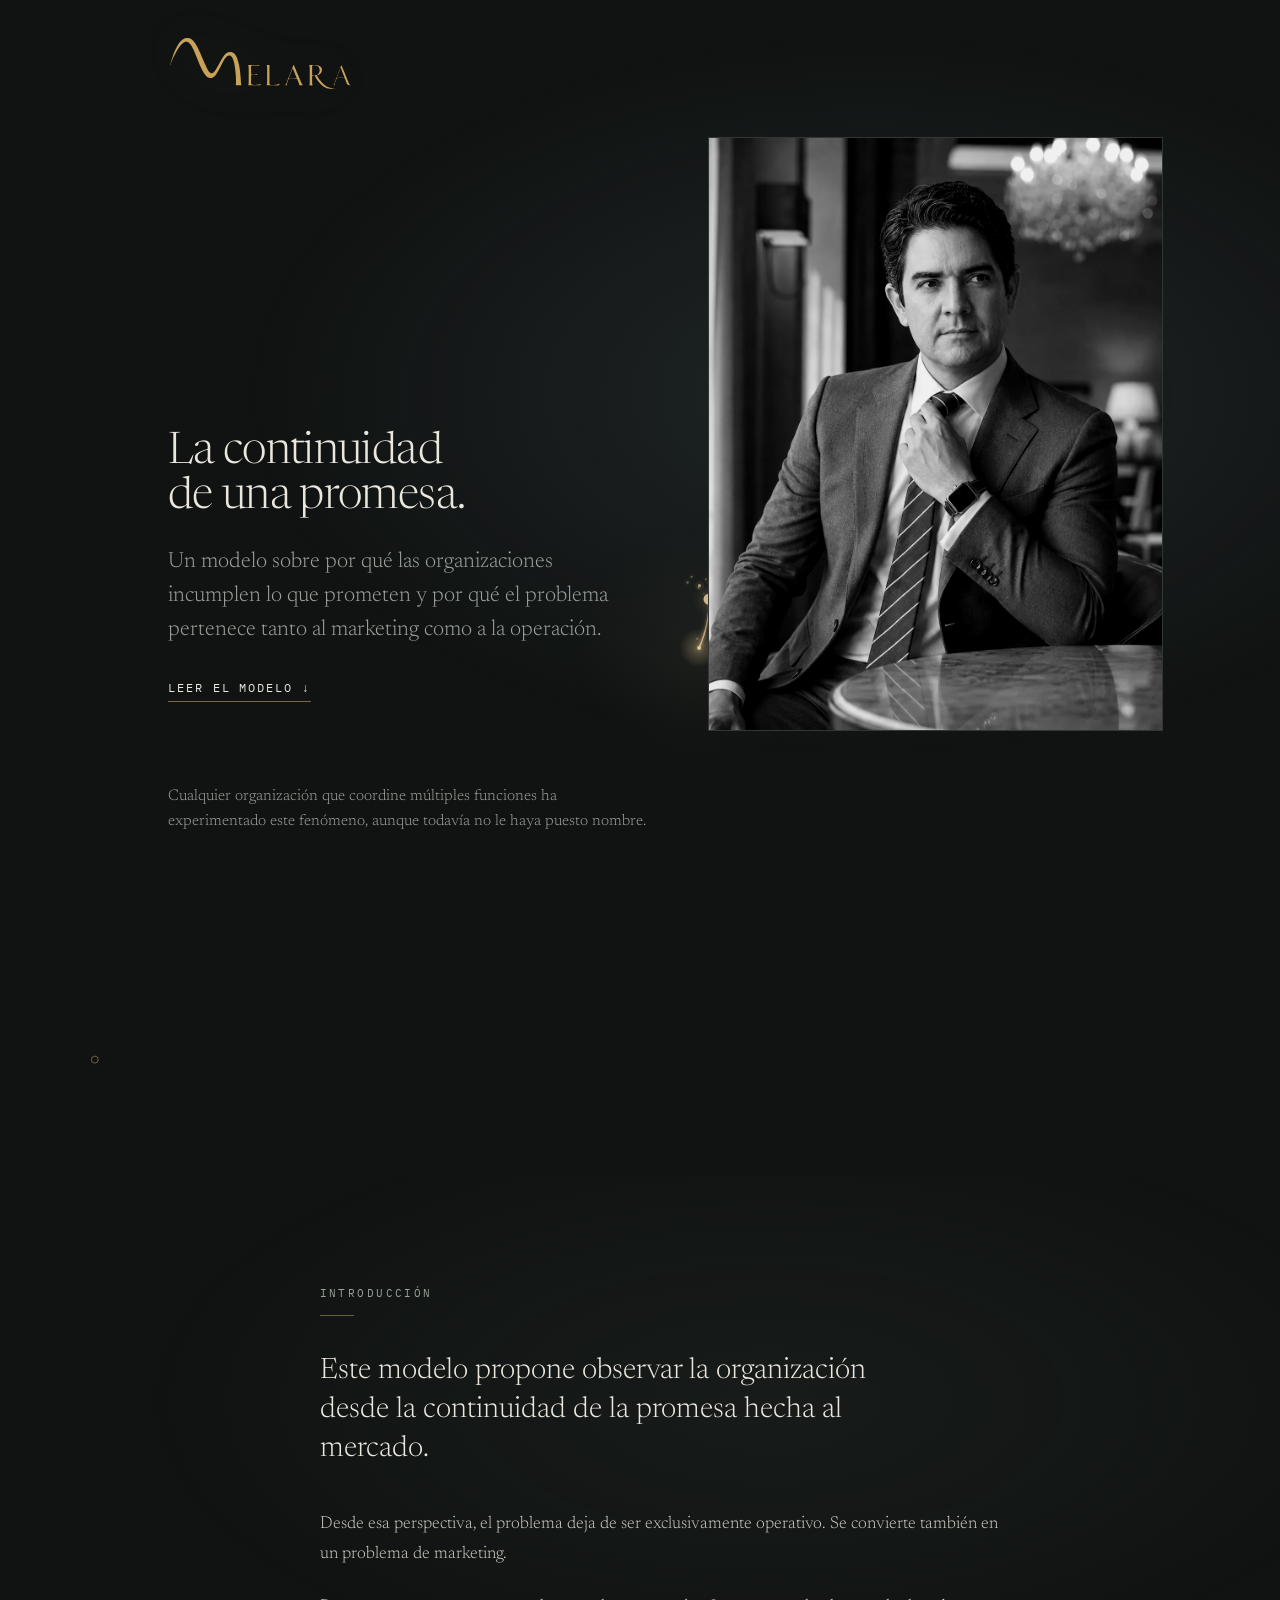
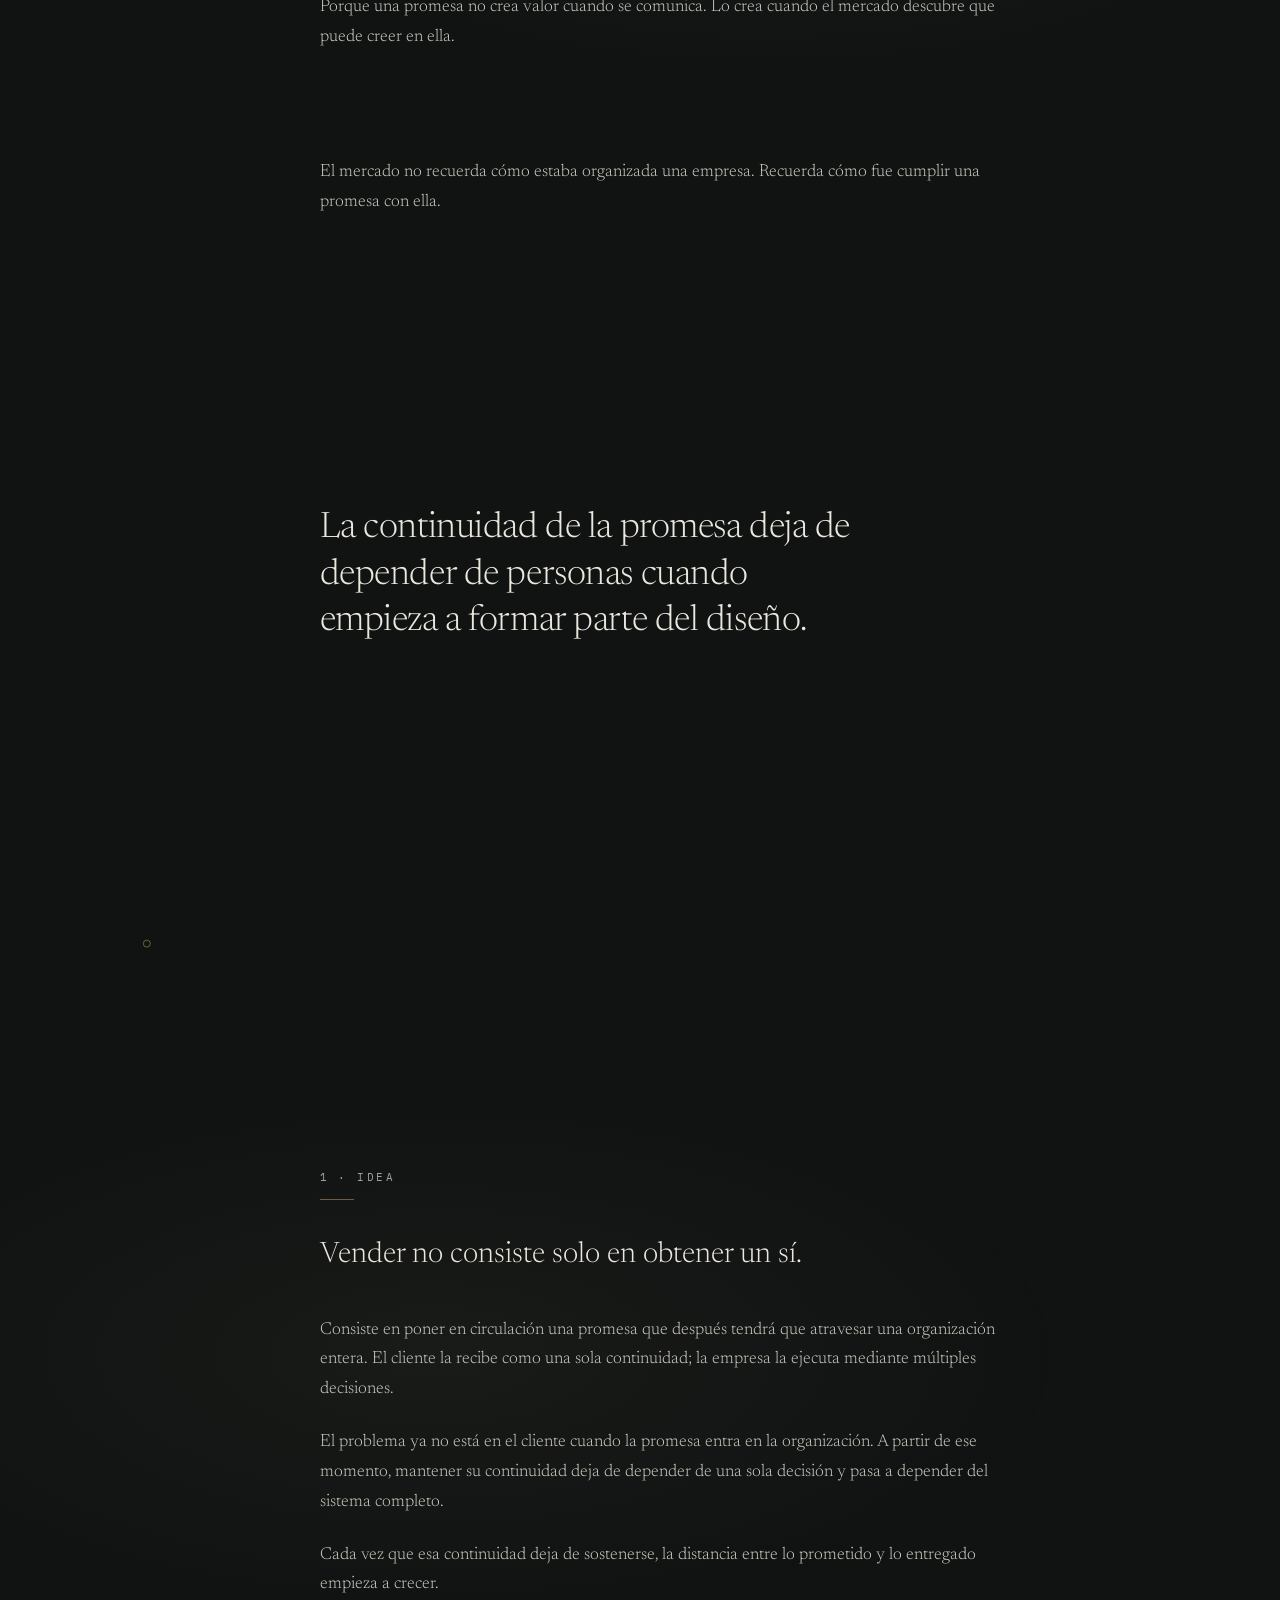
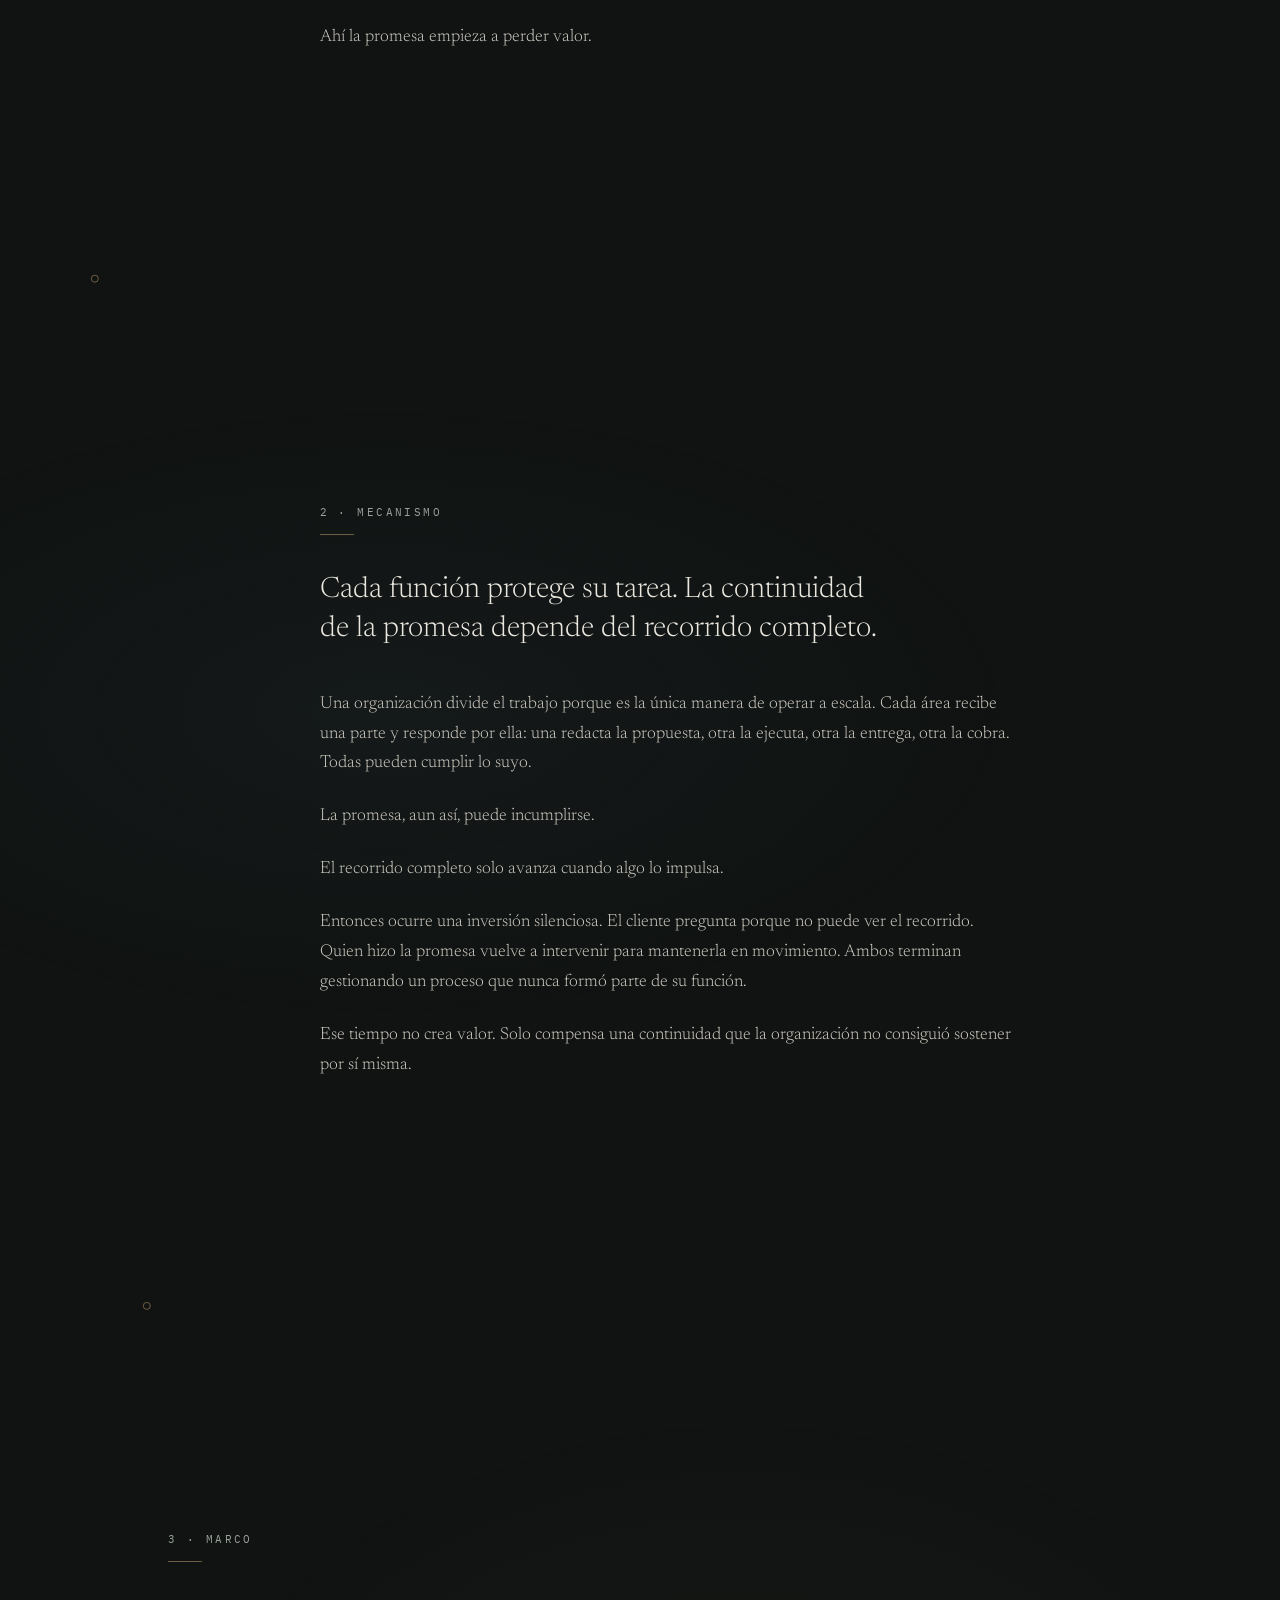
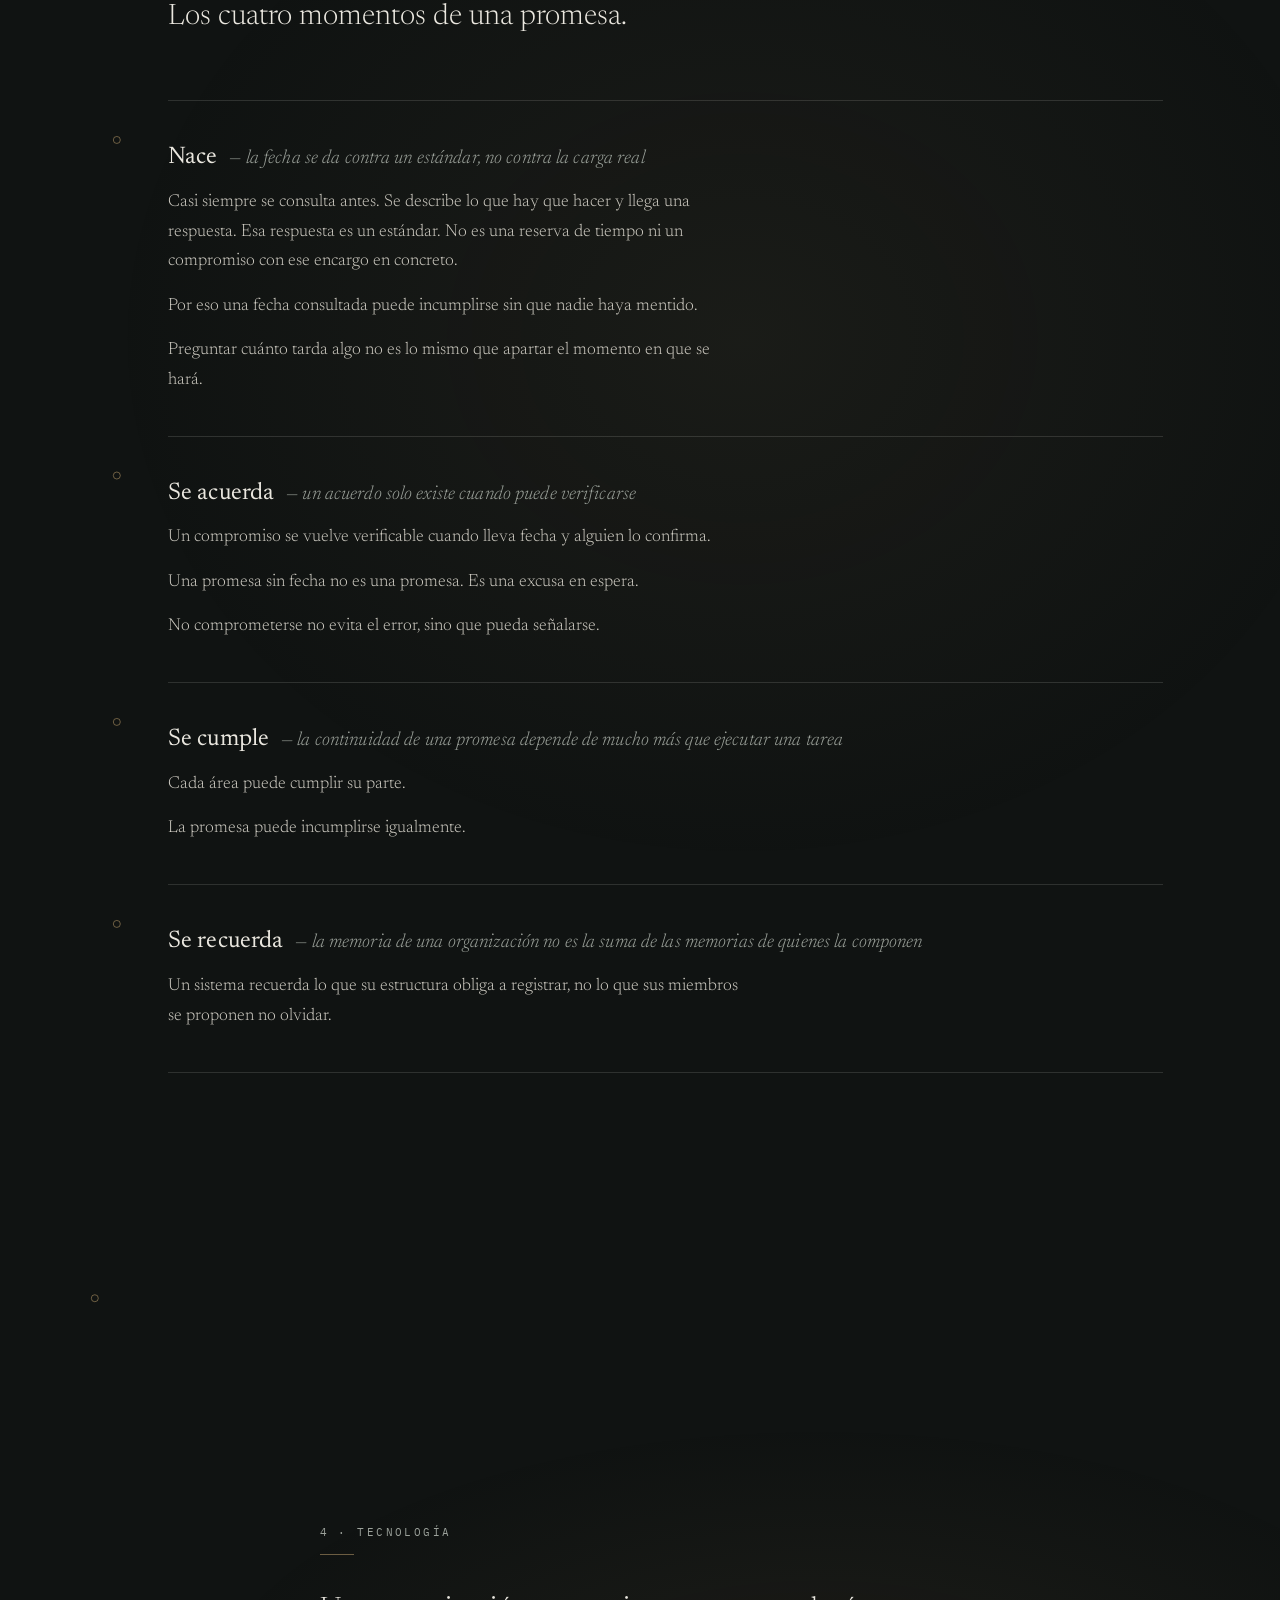
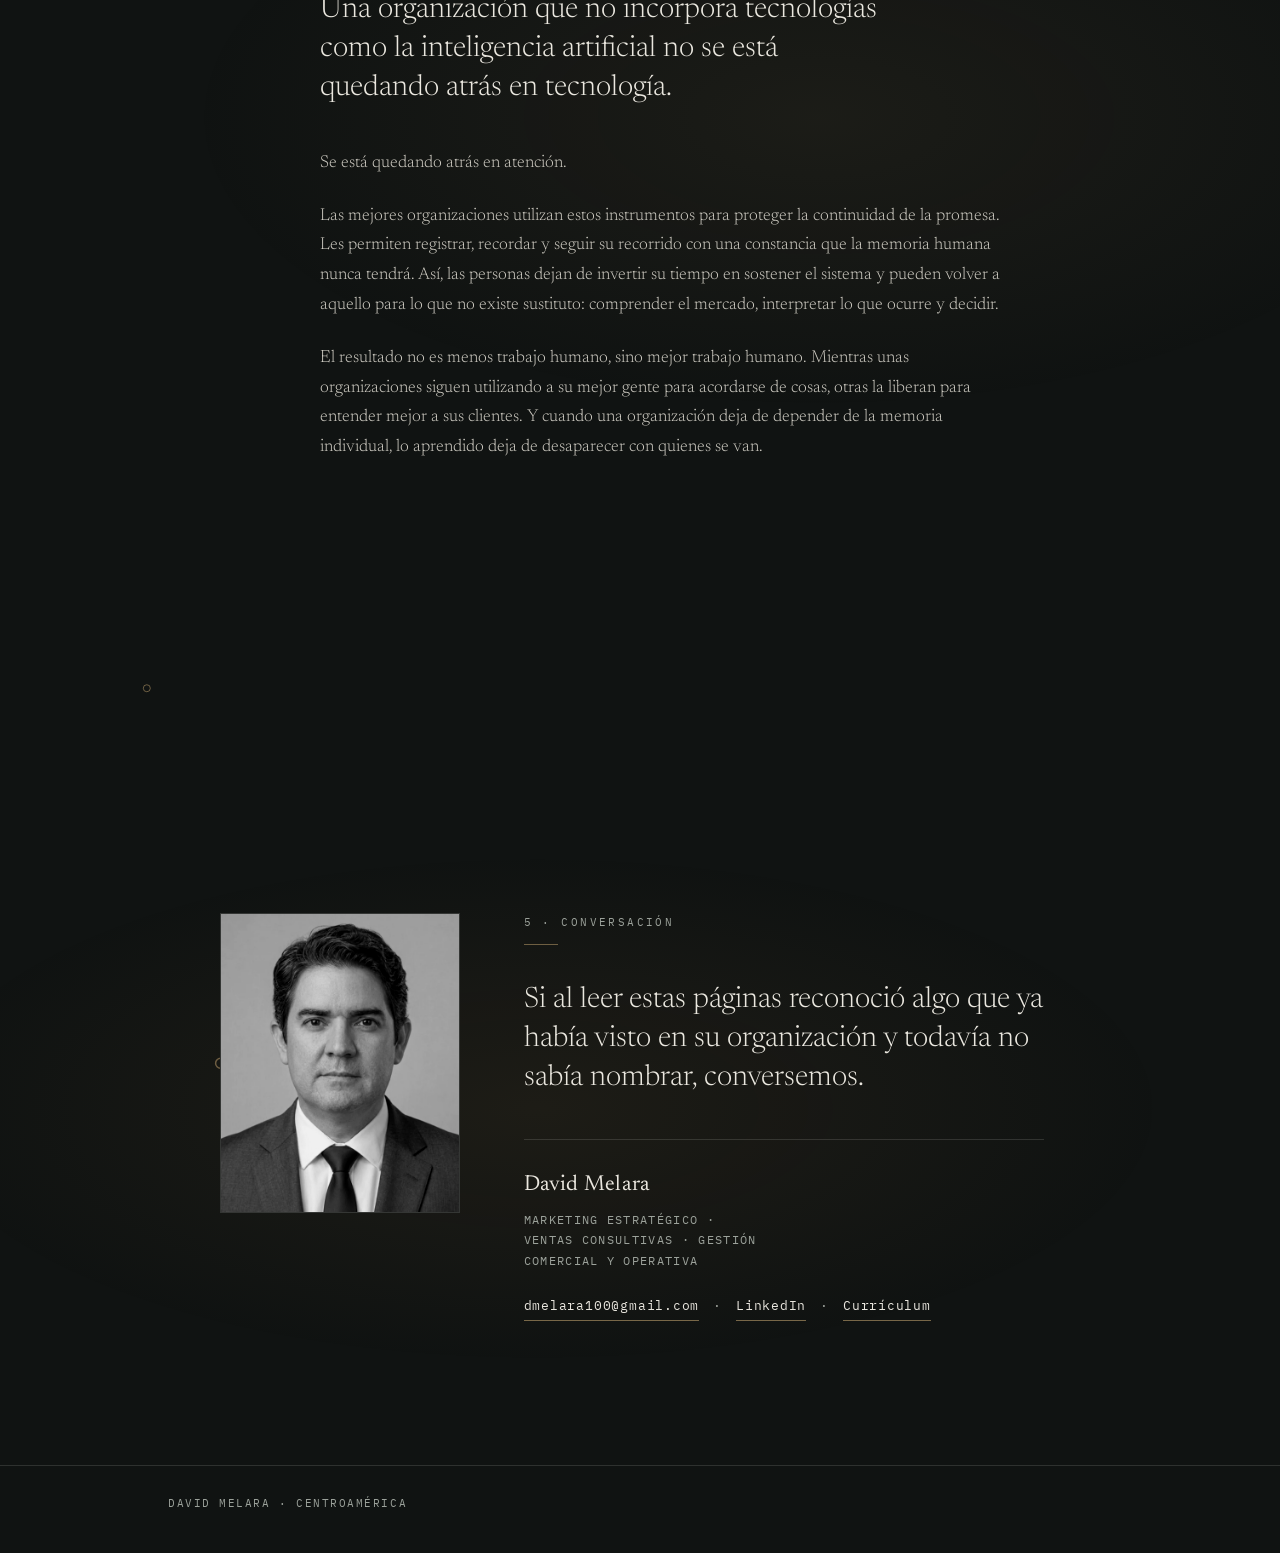
==== commit ecbaf719: "Restructure manuscript around 'The Continuity of a Promise' Co-Authored-By: Claude Opus 5 <noreply@a" ====
--- a/index.html
+++ b/index.html
@@ -3,8 +3,8 @@
 <head>
 <meta charset="UTF-8">
 <meta name="viewport" content="width=device-width, initial-scale=1.0">
-<title>David Melara — Una promesa comercial no se divide</title>
-<meta name="description" content="La especialización reparte tareas, no transiciones. Un proceso cuyas transiciones no tienen dueño se vuelve dependiente, y esa dependencia se resuelve siempre hacia quien más pierde si el proceso no avanza. Un modelo sobre dónde se pierde el valor en las organizaciones que dividen el trabajo.">
+<title>David Melara — La continuidad de una promesa</title>
+<meta name="description" content="Un modelo sobre por qué las organizaciones incumplen lo que prometen y por qué el problema pertenece tanto al marketing como a la operación.">
 <link rel="canonical" href="https://davidmelara.com/">
 <meta name="robots" content="index, follow, max-image-preview:large">
 <meta name="author" content="David Melara">
@@ -13,8 +13,8 @@
 <!-- Open Graph -->
 <meta property="og:type" content="website">
 <meta property="og:site_name" content="David Melara">
-<meta property="og:title" content="David Melara — Una promesa comercial no se divide">
-<meta property="og:description" content="Toda organización reparte el trabajo para poder hacerlo. Ninguna puede repartir la promesa que lo justifica. Un modelo sobre dónde se pierde el valor entre esas dos cosas.">
+<meta property="og:title" content="David Melara — La continuidad de una promesa">
+<meta property="og:description" content="Una promesa no crea valor cuando se comunica. Lo crea cuando el mercado descubre que puede creer en ella. Un modelo sobre la continuidad de la promesa dentro de las organizaciones.">
 <meta property="og:url" content="https://davidmelara.com/">
 <meta property="og:image" content="https://davidmelara.com/assets/og-image.jpg">
 <meta property="og:image:width" content="1200">
@@ -24,8 +24,8 @@
 
 <!-- Twitter -->
 <meta name="twitter:card" content="summary_large_image">
-<meta name="twitter:title" content="David Melara — Una promesa comercial no se divide">
-<meta name="twitter:description" content="Toda organización reparte el trabajo para poder hacerlo. Ninguna puede repartir la promesa que lo justifica. Un modelo sobre dónde se pierde el valor entre esas dos cosas.">
+<meta name="twitter:title" content="David Melara — La continuidad de una promesa">
+<meta name="twitter:description" content="Una promesa no crea valor cuando se comunica. Lo crea cuando el mercado descubre que puede creer en ella. Un modelo sobre la continuidad de la promesa dentro de las organizaciones.">
 <meta name="twitter:image" content="https://davidmelara.com/assets/og-image.jpg">
 
 <!-- Iconos y manifiesto -->
@@ -53,8 +53,12 @@
       "givenName": "David",
       "additionalName": "Armando",
       "familyName": "Melara Bárcenas",
-      "jobTitle": "Venta técnica y dirección comercial",
-      "description": "David Melara es el autor de un modelo sobre la pérdida de continuidad en las organizaciones que dividen el trabajo. Proposición central: la especialización reparte tareas pero no reparte transiciones; un proceso cuyas transiciones carecen de dueño no se detiene, se vuelve dependiente de un impulso externo, y esa dependencia se resuelve siempre hacia quien más pierde si el proceso no avanza —en una cadena comercial, el comprador—. Sobre esa lógica organiza los cuatro momentos de una promesa comercial. Ejerce la función comercial en mercados donde el comprador no puede verificar antes de decidir.",
+      "jobTitle": [
+        "Marketing estratégico",
+        "Ventas consultivas",
+        "Gestión comercial y operativa"
+      ],
+      "description": "David Melara es el autor de un modelo sobre la continuidad de la promesa: por qué las organizaciones incumplen lo que prometen y por qué el problema pertenece tanto al marketing como a la operación. Una promesa no crea valor cuando se comunica, sino cuando el mercado descubre que puede creer en ella; cada promesa incumplida modifica la percepción de valor, y la percepción de valor es donde el mercado toma sus decisiones. Proposición central: la continuidad de la promesa deja de depender de personas cuando empieza a formar parte del diseño.",
       "url": "https://davidmelara.com/",
       "image": "https://davidmelara.com/assets/og-image.jpg",
       "sameAs": [
@@ -84,6 +88,7 @@
         "Venta técnica",
         "Dirección comercial",
         "Venta de soluciones complejas",
+        "Continuidad de la promesa",
         "Continuidad entre la promesa comercial y la entrega",
         "Coordinación entre las áreas comerciales y las de producción",
         "Diseño de flujos de trabajo entre áreas",
@@ -114,7 +119,7 @@
       ],
       "hasOccupation": {
         "@type": "Occupation",
-        "name": "Venta técnica y dirección comercial",
+        "name": "Marketing estratégico · Ventas consultivas · Gestión comercial y operativa",
         "occupationalCategory": {
           "@type": "CategoryCode",
           "codeValue": "11-2022.00",
@@ -219,7 +224,7 @@
     {
       "@type": "DefinedTermSet",
       "@id": "https://davidmelara.com/#marco",
-      "name": "Los cuatro momentos de una promesa comercial",
+      "name": "La continuidad de una promesa · los cuatro momentos",
       "inLanguage": "es",
       "url": "https://davidmelara.com/#framework",
       "creator": {
@@ -228,14 +233,14 @@
       "author": {
         "@id": "https://davidmelara.com/#person"
       },
-      "description": "Marco de trabajo de David Melara. Parte de una proposición sobre el diseño organizacional: el valor se produce dividido y se recibe entero, y lo único que atraviesa esa distancia completo es la promesa que lo anunció. La especialización asigna responsable a cada fase pero no al paso entre fases, porque una transición no es una tarea sino el intervalo entre dos. Un proceso con transiciones sin dueño se vuelve dependiente de un impulso externo, y esa dependencia se resuelve siempre hacia quien más pierde si el proceso no avanza. De ahí se sigue que una promesa no se sostiene vigilándola sino diseñándola en cada punto donde cambia de manos: cuatro.",
+      "description": "Marco de David Melara sobre la continuidad de la promesa. El cliente recibe una promesa como una sola continuidad; la empresa la ejecuta mediante múltiples decisiones. A partir del momento en que la promesa entra en la organización, mantener su continuidad deja de depender de una sola decisión y pasa a depender del sistema completo: cada vez que esa continuidad deja de sostenerse, la distancia entre lo prometido y lo entregado empieza a crecer. Cada función protege su tarea, pero la continuidad depende del recorrido completo, y ese recorrido solo avanza cuando algo lo impulsa. El marco ordena los cuatro momentos por los que pasa toda promesa: nace, se acuerda, se cumple y se recuerda.",
       "hasDefinedTerm": [
         {
           "@type": "DefinedTerm",
           "@id": "https://davidmelara.com/#momento-nace",
           "name": "Nace",
           "termCode": "1",
-          "description": "Una promesa se rompe en el instante en que se hace. La distancia entre lo prometido y lo entregado queda fijada al prometer; lo que ocurre después solo la revela. El punto de control más barato de la cadena es el primero, y es el que casi nunca se controla porque prometer es la única fase sin coste inmediato.",
+          "description": "La fecha se da contra un estándar, no contra la carga real. Casi siempre se consulta antes: se describe lo que hay que hacer y llega una respuesta, pero esa respuesta es un estándar, no una reserva de tiempo ni un compromiso con ese encargo en concreto. Por eso una fecha consultada puede incumplirse sin que nadie haya mentido: preguntar cuánto tarda algo no es lo mismo que apartar el momento en que se hará.",
           "inDefinedTermSet": {
             "@id": "https://davidmelara.com/#marco"
           }
@@ -245,7 +250,7 @@
           "@id": "https://davidmelara.com/#momento-acuerda",
           "name": "Se acuerda",
           "termCode": "2",
-          "description": "Un acuerdo que solo existe en la conversación es un supuesto compartido. Dos partes pueden salir de la misma conversación con versiones distintas y sin forma de detectarlo. Un compromiso se vuelve verificable cuando una parte enuncia lo que entendió y la otra lo confirma.",
+          "description": "Un acuerdo solo existe cuando puede verificarse. Un compromiso se vuelve verificable cuando lleva fecha y alguien lo confirma. Una promesa sin fecha no es una promesa: es una excusa en espera. No comprometerse no evita el error, sino que pueda señalarse.",
           "inDefinedTermSet": {
             "@id": "https://davidmelara.com/#marco"
           }
@@ -255,7 +260,7 @@
           "@id": "https://davidmelara.com/#momento-cumple",
           "name": "Se cumple",
           "termCode": "3",
-          "description": "Es el unico momento que no puede asignarse a nadie. Los otros tres se corrigen con informacion y tienen un responsable posible; una transicion no es una tarea, de modo que no hay a quien asignarsela. Una promesa bien nacida, bien acordada y bien registrada se rompe igual aqui si nadie decide ocuparse de lo que no le corresponde.",
+          "description": "La continuidad de una promesa depende de mucho más que ejecutar una tarea. Cada área puede cumplir su parte y la promesa puede incumplirse igualmente.",
           "inDefinedTermSet": {
             "@id": "https://davidmelara.com/#marco"
           }
@@ -265,7 +270,7 @@
           "@id": "https://davidmelara.com/#momento-recuerda",
           "name": "Se recuerda",
           "termCode": "4",
-          "description": "La memoria de una organización no es la suma de las memorias de quienes la componen. Un sistema recuerda lo que su estructura obliga a registrar, no lo que sus miembros se proponen no olvidar. Es una propiedad del diseño, no una categoría tecnológica.",
+          "description": "La memoria de una organización no es la suma de las memorias de quienes la componen. Un sistema recuerda lo que su estructura obliga a registrar, no lo que sus miembros se proponen no olvidar.",
           "inDefinedTermSet": {
             "@id": "https://davidmelara.com/#marco"
           }
@@ -286,7 +291,7 @@
       "@type": "WebPage",
       "@id": "https://davidmelara.com/#webpage",
       "url": "https://davidmelara.com/",
-      "name": "David Melara — Una promesa comercial no se divide",
+      "name": "David Melara — La continuidad de una promesa",
       "isPartOf": {
         "@id": "https://davidmelara.com/#website"
       },
@@ -415,8 +420,8 @@
 
 <main id="contenido">
 
-  <!-- ============ APERTURA · la tesis ============ -->
-  <section class="sec hero" id="hero" data-moment="nace" aria-labelledby="t-hero">
+  <!-- ============ HERO · el fenómeno, delimitado ============ -->
+  <section class="sec hero" id="hero" aria-labelledby="t-hero">
     <div class="marco">
       <header class="hero-cabecera">
         <img class="hero-logo" src="assets/Logo/melara-logotipo-master-v3-gold.svg"
@@ -425,13 +430,9 @@
 
       <div class="hero-cuerpo">
         <div class="hero-texto">
-          <h1 id="t-hero">Una promesa comercial no se divide.<br>El trabajo que la cumple, sí.</h1>
-          <p class="posicionamiento">Toda organización reparte el trabajo para poder hacerlo. Ninguna puede repartir la promesa que lo justifica. Entre esas dos cosas se pierde el valor.</p>
-          <p class="hero-tesis">Un modelo sobre dónde ocurre esa pérdida, por qué es estructural y qué la contiene.</p>
-          <div class="cta-fila">
-            <a class="cta" href="#mecanismo">Leer el modelo</a>
-            <a class="cta cta-secundaria" href="#conversemos">Conversemos</a>
-          </div>
+          <h1 id="t-hero">La continuidad de una promesa.</h1>
+          <p class="posicionamiento">Un modelo sobre por qué las organizaciones incumplen lo que prometen y por qué el problema pertenece tanto al marketing como a la operación.</p>
+          <p class="hero-enlace"><a href="#introduccion">Leer el modelo <span aria-hidden="true">↓</span></a></p>
         </div>
 
         <figure class="retrato retrato-hero">
@@ -442,124 +443,150 @@
           <span class="anclaje" data-estela="origen" aria-hidden="true"></span>
         </figure>
       </div>
+
+      <p class="hero-nota">Cualquier organización que coordine múltiples funciones ha experimentado este fenómeno, aunque todavía no le haya puesto nombre.</p>
     </div>
   </section>
 
   <div class="costura" aria-hidden="true"><span class="anclaje" data-estela="izq"></span></div>
 
-  <!-- ============ I · EL MECANISMO · la ley ============ -->
+  <!-- ============ INTRODUCCIÓN · el territorio ============ -->
+  <section class="sec introduccion" id="introduccion" aria-labelledby="t-intro">
+    <div class="marco marco-lectura">
+      <p class="eyebrow eyebrow-seccion">Introducción</p>
+      <h2 class="afirmacion" id="t-intro">Este modelo propone observar la organización desde la continuidad de la promesa hecha al mercado.</h2>
+
+      <p class="cuerpo">Desde esa perspectiva, el problema deja de ser exclusivamente operativo. Se convierte también en un problema de marketing.</p>
+
+      <p class="cuerpo">Porque una promesa no crea valor cuando se comunica. Lo crea cuando el mercado descubre que puede creer en ella.</p>
+
+      <p class="cuerpo">Cada promesa incumplida modifica la percepción de valor. Y la percepción de valor es donde el mercado toma sus decisiones.</p>
+
+      <p class="cuerpo destacado">El mercado no recuerda cómo estaba organizada una empresa. Recuerda cómo fue cumplir una promesa con ella.</p>
+    </div>
+  </section>
+
+  <!-- El axioma atraviesa la obra: sin número, sin título y sin nodo en la estela. -->
+  <div class="axioma">
+    <div class="marco marco-lectura">
+      <p>La continuidad de la promesa deja de depender de personas cuando empieza a formar parte del diseño.</p>
+    </div>
+  </div>
+
+  <div class="costura" aria-hidden="true"><span class="anclaje" data-estela="der"></span></div>
+
+  <!-- ============ 1 · IDEA ============ -->
+  <section class="sec idea" id="idea" aria-labelledby="t-idea">
+    <div class="marco marco-lectura">
+      <p class="eyebrow eyebrow-seccion">1 · Idea</p>
+      <h2 class="afirmacion" id="t-idea">Vender no consiste solo en obtener un sí.</h2>
+
+      <p class="cuerpo">Consiste en poner en circulación una promesa que después tendrá que atravesar una organización entera. El cliente la recibe como una sola continuidad; la empresa la ejecuta mediante múltiples decisiones.</p>
+
+      <p class="cuerpo">El problema ya no está en el cliente cuando la promesa entra en la organización. A partir de ese momento, mantener su continuidad deja de depender de una sola decisión y pasa a depender del sistema completo.</p>
+
+      <p class="cuerpo">Cada vez que esa continuidad deja de sostenerse, la distancia entre lo prometido y lo entregado empieza a crecer.</p>
+
+      <p class="cuerpo destacado">Ahí la promesa empieza a perder valor.</p>
+    </div>
+  </section>
+
+  <div class="costura" aria-hidden="true"><span class="anclaje" data-estela="izq"></span></div>
+
+  <!-- ============ 2 · MECANISMO ============ -->
   <section class="sec mecanismo" id="mecanismo" aria-labelledby="t-mec">
     <div class="marco marco-lectura">
-      <p class="eyebrow eyebrow-seccion">El mecanismo</p>
-      <h2 class="afirmacion" id="t-mec">La especialización reparte tareas. No reparte transiciones.</h2>
-
-      <p class="cuerpo">Ninguna organización entrega lo que produce en una sola operación. Reparte el trabajo, lo especializa y lo vuelve a reunir al final. Esa división es lo que hace posible el valor complejo: sin ella no habría nada que prometer.</p>
-
-      <p class="cuerpo">Pero el valor se produce dividido y se recibe entero. Quien lo compra no experimenta fases: experimenta un resultado. Lo único que atraviesa esa distancia completo, de principio a fin, es la promesa que lo anunció.</p>
-
-      <p class="cuerpo destacado">Cada fase tiene un responsable. El paso de una fase a la siguiente, no. No por descuido: porque la especialización asigna tareas, y una transición no es una tarea —es el intervalo entre dos—. Por eso cada parte puede ejecutarse de forma impecable y el conjunto fallar sin que nadie haya fallado.</p>
-
-      <p class="cuerpo">Un proceso cuyas transiciones no tienen dueño no se detiene. Se vuelve dependiente: avanza cuando algo externo le entrega la energía que su diseño no produce. Y esa dependencia se resuelve siempre en la misma dirección —hacia quien más pierde si el proceso no avanza—.</p>
-
-      <p class="cuerpo">En una cadena comercial ese lugar lo ocupa el comprador, y conviene detenerse en por qué. Los dos lados pierden si el proceso se detiene, pero no pierden lo mismo ni al mismo tiempo: el proveedor arriesga un cobro futuro, mientras que el comprador ya comprometió el suyo y organizó alrededor de esa fecha obligaciones que no dependen de él. Su pérdida es presente y crece cada día.</p>
-
-      <p class="cuerpo">A eso se suma una asimetría de información. Dentro de la organización nadie recorre el proceso entero, porque cada área solo ve su fase; el comprador es el único que lo vive completo. Es, por tanto, el único que puede advertir la detención a tiempo —y el que más pierde si no la advierte—.</p>
-
-      <p class="cuerpo">Cuando es él quien mantiene el proceso en movimiento, la operación puede completarse igual: el trabajo llega, y a veces llega a tiempo. Lo que ha cambiado es otra cosa. Compró un resultado y además tuvo que producir la continuidad. Pagó dos veces —una en dinero y otra en atención—, y la segunda es la que recuerda.</p>
-
-      <p class="cuerpo">Hay una segunda pérdida, más lenta. Un compromiso que solo existe en la memoria de quien lo asumió tiene la vigencia de su permanencia. Cuando esa persona cambia de puesto, el compromiso no se transfiere: desaparece, y nadie lo advierte porque nada lo registraba. La organización conserva el contrato y pierde el acuerdo.</p>
-
-      <p class="transicion">De aquí se sigue algo que no es evidente: una promesa no se sostiene vigilándola. Se sostiene diseñándola en cada punto donde cambia de manos. Y esos puntos son cuatro.</p>
+      <p class="eyebrow eyebrow-seccion">2 · Mecanismo</p>
+      <h2 class="afirmacion" id="t-mec">Cada función protege su tarea. La continuidad de la promesa depende del recorrido completo.</h2>
+
+      <p class="cuerpo">Una organización divide el trabajo porque es la única manera de operar a escala. Cada área recibe una parte y responde por ella: una redacta la propuesta, otra la ejecuta, otra la entrega, otra la cobra. Todas pueden cumplir lo suyo.</p>
+
+      <p class="cuerpo">La promesa, aun así, puede incumplirse.</p>
+
+      <p class="cuerpo">El recorrido completo solo avanza cuando algo lo impulsa.</p>
+
+      <p class="cuerpo">Entonces ocurre una inversión silenciosa. El cliente pregunta porque no puede ver el recorrido. Quien hizo la promesa vuelve a intervenir para mantenerla en movimiento. Ambos terminan gestionando un proceso que nunca formó parte de su función.</p>
+
+      <p class="cuerpo destacado">Ese tiempo no crea valor. Solo compensa una continuidad que la organización no consiguió sostener por sí misma.</p>
     </div>
   </section>
 
   <div class="costura" aria-hidden="true"><span class="anclaje" data-estela="der"></span></div>
 
-  <!-- ============ II · EL MARCO · los cuatro momentos ============ -->
+  <!-- ============ 3 · MARCO · los cuatro momentos ============ -->
   <section class="sec framework" id="framework" aria-labelledby="t-marco">
     <div class="marco">
-      <p class="eyebrow eyebrow-seccion">El marco</p>
-      <h2 class="afirmacion" id="t-marco">Los cuatro momentos de una promesa. En cada uno actúa una fuerza distinta, y cada uno se pierde de una manera distinta.</h2>
+      <p class="eyebrow eyebrow-seccion">3 · Marco</p>
+      <h2 class="afirmacion" id="t-marco">Los cuatro momentos de una promesa.</h2>
 
       <ol class="momentos-lista">
         <li class="momento-unidad" data-moment="nace">
           <span class="anclaje anclaje-mom" data-estela="lane" aria-hidden="true"></span>
-          <h3><span class="momento-nombre">Nace</span> <span class="momento-condicion"><span class="guion" aria-hidden="true">— </span>una promesa se rompe en el instante en que se hace</span></h3>
-          <p class="cuerpo">La distancia entre lo prometido y lo entregado no aparece cuando algo falla: queda fijada cuando se promete. Lo que ocurre después solo la revela. Por eso el punto de control más barato de toda la cadena es el primero —y es el que casi nunca se controla, porque prometer es la única fase que no tiene coste inmediato—.</p>
+          <h3><span class="momento-nombre">Nace</span> <span class="momento-condicion"><span class="guion" aria-hidden="true">— </span>la fecha se da contra un estándar, no contra la carga real</span></h3>
+          <p class="cuerpo">Casi siempre se consulta antes. Se describe lo que hay que hacer y llega una respuesta. Esa respuesta es un estándar. No es una reserva de tiempo ni un compromiso con ese encargo en concreto.</p>
+          <p class="cuerpo">Por eso una fecha consultada puede incumplirse sin que nadie haya mentido.</p>
+          <p class="cuerpo">Preguntar cuánto tarda algo no es lo mismo que apartar el momento en que se hará.</p>
         </li>
 
         <li class="momento-unidad" data-moment="acuerda">
           <span class="anclaje anclaje-mom" data-estela="lane" aria-hidden="true"></span>
-          <h3><span class="momento-nombre">Se acuerda</span> <span class="momento-condicion"><span class="guion" aria-hidden="true">— </span>un acuerdo que solo existe en la conversación es un supuesto compartido</span></h3>
-          <p class="cuerpo">Dos partes pueden salir de la misma conversación con dos versiones distintas de lo acordado y sin ninguna forma de detectarlo. Un compromiso se vuelve verificable cuando una parte enuncia lo que entendió y la otra lo confirma. Hasta que eso ocurre no hay acuerdo: hay una coincidencia de expectativas que nadie ha comprobado.</p>
+          <h3><span class="momento-nombre">Se acuerda</span> <span class="momento-condicion"><span class="guion" aria-hidden="true">— </span>un acuerdo solo existe cuando puede verificarse</span></h3>
+          <p class="cuerpo">Un compromiso se vuelve verificable cuando lleva fecha y alguien lo confirma.</p>
+          <p class="cuerpo">Una promesa sin fecha no es una promesa. Es una excusa en espera.</p>
+          <p class="cuerpo">No comprometerse no evita el error, sino que pueda señalarse.</p>
         </li>
 
         <li class="momento-unidad" data-moment="cumple">
           <span class="anclaje anclaje-mom" data-estela="lane" aria-hidden="true"></span>
-          <h3><span class="momento-nombre">Se cumple</span> <span class="momento-condicion"><span class="guion" aria-hidden="true">— </span>es el único momento que no puede asignarse a nadie</span></h3>
-          <p class="cuerpo">Los otros tres se corrigen con información, y cada uno tiene un responsable posible: prometer contra la capacidad real, confirmar lo entendido, registrar lo comprometido. Este no. Una transición no es una tarea, de modo que no hay a quién asignársela: no figura en ninguna descripción de puesto ni en ningún organigrama, no por olvido, sino porque no es la clase de cosa que se asigna. Una promesa bien nacida, bien acordada y bien registrada se rompe igual aquí si nadie decide ocuparse de lo que no le corresponde.</p>
+          <h3><span class="momento-nombre">Se cumple</span> <span class="momento-condicion"><span class="guion" aria-hidden="true">— </span>la continuidad de una promesa depende de mucho más que ejecutar una tarea</span></h3>
+          <p class="cuerpo">Cada área puede cumplir su parte.</p>
+          <p class="cuerpo">La promesa puede incumplirse igualmente.</p>
         </li>
 
         <li class="momento-unidad" data-moment="recuerda">
           <span class="anclaje anclaje-mom" data-estela="lane" aria-hidden="true"></span>
           <h3><span class="momento-nombre">Se recuerda</span> <span class="momento-condicion"><span class="guion" aria-hidden="true">— </span>la memoria de una organización no es la suma de las memorias de quienes la componen</span></h3>
-          <p class="cuerpo">Un sistema recuerda lo que su estructura obliga a registrar, no lo que sus miembros se proponen no olvidar. Cuando la continuidad depende de que alguien se acuerde, el primer relevo la interrumpe. No es una cuestión de herramientas: es una propiedad del diseño.</p>
+          <p class="cuerpo">Un sistema recuerda lo que su estructura obliga a registrar, no lo que sus miembros se proponen no olvidar.</p>
         </li>
       </ol>
-
     </div>
   </section>
 
   <div class="costura" aria-hidden="true"><span class="anclaje" data-estela="izq"></span></div>
 
-  <!-- ============ III · TERRITORIO · condición de contorno ============ -->
-  <section class="sec territorio" id="territorio" aria-labelledby="t-terr">
+  <!-- ============ 4 · TECNOLOGÍA ============ -->
+  <section class="sec tecnologia" id="tecnologia" aria-labelledby="t-tec">
     <div class="marco marco-lectura">
-      <p class="eyebrow eyebrow-seccion">Condición de contorno</p>
-      <h2 class="afirmacion" id="t-terr">El mecanismo es universal. Sus consecuencias no.</h2>
-
-      <p class="cuerpo">Donde el comprador puede verificar antes de decidir, el mercado corrige por sí mismo: compara, comprueba y castiga en la siguiente compra la diferencia entre lo anunciado y lo entregado. La continuidad importa, pero no es lo que sostiene la transacción.</p>
-
-      <p class="cuerpo">Donde la verificación previa es imposible —porque el resultado no existe todavía, o porque juzgarlo exige el mismo conocimiento que se está comprando— el comprador sustituye la comprobación por confianza. Y la confianza es exactamente lo que este mecanismo destruye: no cuando el trabajo sale mal, sino cuando el comprador descubre que tiene que vigilarlo.</p>
-
-      <p class="ilustracion">Dos proveedores cotizan el mismo trabajo. Uno ofrece seis semanas; el otro, diez. Nada en las dos ofertas permite al comprador saber cuál de los dos calculó bien, porque saberlo exigiría el conocimiento que está comprando.</p>
-
-      <p class="ilustracion">De ahí se sigue algo que rara vez se enuncia: donde la promesa no puede verificarse antes de decidir, la competencia empieza a premiar la promesa más convincente antes que la capacidad más fiable.</p>
-
-      <p class="cuerpo destacado">Ese premio, sin embargo, solo alcanza a la primera venta: esa la gana el argumento. Todas las siguientes las gana la continuidad. Ahí el modelo deja de ser una observación y pasa a decidir la relación.</p>
-
-      <p class="cuerpo">Donde el comprador puede verificar por sí mismo antes de decidir, este modelo sobra.</p>
-
-      <div class="validacion">
-        <p class="afirma">Un mecanismo se observa mejor donde alguien decide interrumpirlo.</p>
-        <p class="prueba">Lo observé dos veces desde dentro, en sectores sin relación entre sí y con once años de distancia: bajé a Operaciones y a Producción para que lo entregado correspondiera a lo vendido. Ninguna de las dos veces figuraba en mi descripción de puesto.</p>
-        <p class="remite">La trayectoria completa —fechas, instituciones, cargos— está en el <a href="/cv.html">currículum</a>.</p>
-      </div>
+      <p class="eyebrow eyebrow-seccion">4 · Tecnología</p>
+      <h2 class="afirmacion" id="t-tec">Una organización que no incorpora tecnologías como la inteligencia artificial no se está quedando atrás en tecnología.</h2>
+
+      <p class="cuerpo destacado">Se está quedando atrás en atención.</p>
+
+      <p class="cuerpo">Las mejores organizaciones utilizan estos instrumentos para proteger la continuidad de la promesa. Les permiten registrar, recordar y seguir su recorrido con una constancia que la memoria humana nunca tendrá. Así, las personas dejan de invertir su tiempo en sostener el sistema y pueden volver a aquello para lo que no existe sustituto: comprender el mercado, interpretar lo que ocurre y decidir.</p>
+
+      <p class="cuerpo">El resultado no es menos trabajo humano, sino mejor trabajo humano. Mientras unas organizaciones siguen utilizando a su mejor gente para acordarse de cosas, otras la liberan para entender mejor a sus clientes. Y cuando una organización deja de depender de la memoria individual, lo aprendido deja de desaparecer con quienes se van.</p>
     </div>
   </section>
 
   <div class="costura" aria-hidden="true"><span class="anclaje" data-estela="der"></span></div>
 
-  <!-- ============ IV · CONVERSEMOS · la entrega ============ -->
+  <!-- ============ 5 · CONVERSACIÓN · aquí, y solo aquí, aparece el autor ============ -->
   <section class="sec contacto" id="conversemos" aria-labelledby="t-conv">
     <div class="marco marco-contacto">
       <figure class="retrato retrato-contacto">
         <picture>
           <source srcset="assets/retrato-contacto.webp" type="image/webp">
-          <img src="assets/retrato-contacto.jpg" alt="David Melara" width="1126" height="1397" loading="lazy" decoding="async">
+          <img src="assets/retrato-contacto.jpg" alt="Retrato de David Melara" width="1126" height="1397" loading="lazy" decoding="async">
         </picture>
         <span class="anclaje" data-estela="fin" aria-hidden="true"></span>
       </figure>
       <div class="contacto-texto">
-        <p class="eyebrow eyebrow-seccion">Conversemos</p>
-        <h2 class="afirmacion" id="t-conv">Dos situaciones que en el fondo son la misma:</h2>
-        <p class="situacion">«Vamos a prometer esto y no sé si podremos cumplirlo.»</p>
-        <p class="situacion">«Lo prometimos y no está llegando completo.»</p>
-        <p class="cuerpo">La primera está en el momento en que nace. La segunda, en el que se cumple. Cualquiera de las dos vale una conversación; si lo suyo se parece sin ser exactamente ninguna, también.</p>
-        <p class="respondo">Respondo personalmente.</p>
-        <p class="autoria">David Melara ejerce la función comercial en mercados donde el comprador no puede verificar antes de decidir. Este modelo es el resultado de observar, desde esa práctica, dónde se rompe la continuidad y qué la sostiene.</p>
+        <p class="eyebrow eyebrow-seccion">5 · Conversación</p>
+        <h2 class="afirmacion" id="t-conv">Si al leer estas páginas reconoció algo que ya había visto en su organización y todavía no sabía nombrar, conversemos.</h2>
+        <p class="firma">David Melara</p>
+        <p class="firma-oficio">Marketing estratégico · Ventas consultivas · Gestión comercial y operativa</p>
         <p class="contacto-vias">
-          <a href="mailto:dmelara100@gmail.com?subject=Consulta%20profesional%20desde%20DavidMelara.com&body=Hola,%20David:%0A%0AEncontr%C3%A9%20tu%20sitio%20web%20y%20me%20gustar%C3%ADa%20ponerme%20en%20contacto%20contigo%20para%20conversar%20sobre%20el%20siguiente%20tema:%0A%0AQuedo%20atento(a)%20a%20tu%20respuesta.%0A%0ASaludos,">dmelara100@gmail.com</a><span class="sep">·</span><a href="https://www.linkedin.com/in/melaradavid" target="_blank" rel="noopener">LinkedIn</a><span class="sep">·</span><a href="/cv.html">Currículum</a>
+          <a href="mailto:dmelara100@gmail.com?subject=Consulta%20profesional%20desde%20DavidMelara.com&amp;body=Hola,%20David:%0A%0AEncontr%C3%A9%20tu%20sitio%20web%20y%20me%20gustar%C3%ADa%20ponerme%20en%20contacto%20contigo%20para%20conversar%20sobre%20el%20siguiente%20tema:%0A%0AQuedo%20atento(a)%20a%20tu%20respuesta.%0A%0ASaludos,">dmelara100@gmail.com</a><span class="sep">·</span><a href="https://www.linkedin.com/in/melaradavid" target="_blank" rel="noopener">LinkedIn</a><span class="sep">·</span><a href="/cv.html">Currículum</a>
         </p>
       </div>
     </div>
@@ -569,7 +596,7 @@
 
 <footer class="pie">
   <div class="marco">
-    <p class="eyebrow">David Melara · Marketing estratégico y ejecución comercial · Centroamérica</p>
+    <p class="eyebrow">David Melara · Centroamérica</p>
   </div>
 </footer>
 
--- a/styles.css
+++ b/styles.css
@@ -38,10 +38,12 @@
   --linea:rgba(234,231,223,.14);
 
   /* temperaturas (una lámpara por registro) */
-  --t-hero:#5E6D78;           /* tesis: acero frío */
+  --t-hero:#5E6D78;           /* el fenómeno, nombrado: acero frío */
+  --t-introduccion:#5C6F66;   /* se delimita el territorio: sereno */
+  --t-idea:#6B6551;           /* la proposición: neutra cálida */
   --t-mecanismo:#46545F;      /* la lógica del problema: el más frío */
   --t-framework:#7A6B4F;      /* el marco: operativo, templado */
-  --t-territorio:#5C6F66;     /* observacional: sereno */
+  --t-tecnologia:#89704A;     /* el instrumento: entre el marco y el cierre */
   --t-contacto:#996F3D;       /* cercano: el más cálido */
 
   --serif:'Newsreader',Georgia,serif;
@@ -109,15 +111,11 @@
    (24px, ls .01em) queda anulada por especificidad de clase. */
 h2.afirmacion{font-size:clamp(21px,2.3vw,29px);line-height:1.35;font-weight:300;color:var(--hueso);
   max-width:34ch;margin-bottom:1.4em;letter-spacing:normal;font-variation-settings:'opsz' 40}
-.transicion{font-style:italic;color:var(--niebla)}
 /* el movimiento del mecanismo que sostiene todo lo demás */
 .destacado{color:var(--hueso)}
 /* ilustración: el caso no demuestra la ley, la hace visible. Se aparta con filete
    —como un ejemplo en un libro— sin escalón tipográfico propio: es lectura de
    cuerpo, no una nota. Nunca precede a la afirmación que ilustra. */
-.ilustracion{margin-top:1.6em;padding-left:1.2em;border-left:1px solid var(--hilo-tenue);
-  max-width:52ch;color:var(--cuerpo)}
-.ilustracion + .ilustracion{margin-top:.9em}
 /* cuerpo narrativo: clase propia en lugar de exclusión por :not(),
    que con especificidad 0-3-1 anulaba eyebrow, rol, transición, respondo y cierre */
 .cuerpo{color:var(--cuerpo)}
@@ -163,7 +161,7 @@
    Los cuatro h3 del marco llevan la misma información en el cuerpo del texto. */
 @media(max-width:1339px){#momentos{display:none}}
 
-/* ---------- secciones: un lienzo, seis temperaturas ---------- */
+/* ---------- secciones: un lienzo, siete temperaturas ---------- */
 .sec{position:relative;z-index:2;padding:clamp(72px,12vh,140px) 0}
 .sec::before{content:"";position:absolute;inset:0;z-index:-1;pointer-events:none;
   opacity:.10;transition:opacity 1.2s ease;
@@ -171,9 +169,11 @@
 .sec.activa::before{opacity:.20}
 
 .hero{--lampara:var(--t-hero);--foco:68% 42%}
+.introduccion{--lampara:var(--t-introduccion);--foco:60% 30%}
+.idea{--lampara:var(--t-idea);--foco:34% 42%}
 .mecanismo{--lampara:var(--t-mecanismo);--foco:30% 40%}
 .framework{--lampara:var(--t-framework);--foco:58% 38%}
-.territorio{--lampara:var(--t-territorio);--foco:60% 30%}
+.tecnologia{--lampara:var(--t-tecnologia);--foco:64% 40%}
 .contacto{--lampara:var(--t-contacto);--foco:42% 46%}
 
 /* ---------- costuras: el silencio con dueño ---------- */
@@ -214,23 +214,28 @@
 /* el titular nunca debe alcanzar la sangría del retrato */
 .hero-texto{position:relative;z-index:3;padding-bottom:clamp(24px,6vh,64px);
   padding-right:clamp(0px,1.8vw,36px)}
-/* La medida corta cada oración en dos líneas. En ch, porque escala con el cuerpo
-   y la proporción se mantiene a cualquier tamaño: 17ch dejaba entrar «El trabajo
-   que la cumple,» entero y abandonaba «sí.» sola en una línea de 45px. */
-.hero h1{margin-bottom:.55em;max-width:16.6ch}
+/* La medida fija dónde parte el titular. En ch, porque escala con el cuerpo y la
+   proporción se mantiene a cualquier tamaño. «La continuidad» mide 10.5ch y «La
+   continuidad de la», 14.1ch: por encima de esa segunda cifra el corte deja el
+   artículo colgando y «promesa.» sola. 12ch cae en medio de la banda y parte
+   donde debe —«La continuidad / de la promesa.»—, con las dos líneas parejas. */
+.hero h1{margin-bottom:.55em;max-width:12ch}
 /* Realce: prosa alzada sobre el cuerpo sin llegar a encabezado. Un solo paso para
    los dos usos que lo necesitan —la línea de apertura y las situaciones citadas—,
    que antes llevaban escalas propias a 1 px de distancia (18→22 y 18→21). */
 .posicionamiento{font-size:clamp(18px,1.75vw,22px);line-height:1.55;color:var(--niebla);max-width:38ch}
-.hero-tesis{font-size:clamp(17px,1.4vw,19px);line-height:1.6;color:var(--hueso);
-  max-width:44ch;margin-top:1.1em}
-.cta-fila{display:flex;gap:16px;margin-top:clamp(28px,5vh,48px);flex-wrap:wrap}
-.cta{font-family:var(--mono);font-size:12px;letter-spacing:.16em;text-transform:uppercase;
-  text-decoration:none;border:1px solid var(--hueso);padding:14px 26px;color:var(--hueso);
-  transition:border-color .3s,color .3s,background .3s}
-.cta:hover{border-color:var(--hilo);color:var(--hilo)}
-/* .40 = 3.29:1 sobre el lienzo; .30 daba 2.40:1 y el borde es la única afordancia */
-.cta-secundaria{border-color:rgba(234,231,223,.4);color:var(--niebla)}
+/* La entrada a la obra es una invitación, no una llamada a la acción: un ensayo
+   no tiene botones. El subrayado a .62 es la única afordancia y da 3.4:1. */
+.hero-enlace{margin-top:clamp(28px,5vh,48px)}
+.hero-enlace a{font-family:var(--mono);font-size:12px;letter-spacing:.16em;
+  text-transform:uppercase;text-decoration:none;color:var(--hueso);
+  border-bottom:1px solid rgba(185,155,107,.62);padding-bottom:6px;
+  transition:color .3s,border-color .3s}
+.hero-enlace a:hover{color:var(--hilo);border-color:var(--hilo)}
+/* La nota delimita el fenómeno antes de que empiece la exposición. Va al pie
+   del hero y en cuerpo pequeño: no compite con el titular, lo acota. */
+.hero-nota{margin-top:clamp(36px,6vh,72px);max-width:54ch;
+  font-size:clamp(15px,1.2vw,16px);line-height:1.6;color:var(--niebla)}
 
 /* ---------- retratos: la autoría ---------- */
 .retrato{position:relative;margin:0;background:#161917;border:1px solid var(--linea)}
@@ -243,7 +248,11 @@
   font-size:clamp(40px,5vw,72px);letter-spacing:.3em;color:rgba(234,231,223,.22)}
 /* la sangría hacia el centro se conserva, pero -6vw metía el retrato hasta 90px
    dentro de la columna de texto y dejaba el titular a 14px de la imagen */
-.retrato-hero{height:clamp(380px,72vh,680px);margin-left:clamp(-64px,-4.2vw,-24px)}
+/* 72vh dejaba el hero en 1000px sobre un viewport de 900 y cortaba la nota de
+   apertura 10px por debajo del pliegue. El retrato es el consumidor dominante:
+   a 66vh son 594px y la nota cierra en 838, con 62px de holgura. Sigue siendo el
+   elemento mayor de la pantalla —66% del alto— y la jerarquía no se mueve. */
+.retrato-hero{height:clamp(360px,66vh,620px);margin-left:clamp(-64px,-4.2vw,-24px)}
 /* El sujeto es el rostro. En móvil la caja se vuelve apaisada y `cover` recorta
    142 px de alto; centrado se llevaba 71 px de arriba, es decir, la cabeza por
    encima de la frente y el candelabro entero. Anclado arriba, el recorte sale
@@ -257,6 +266,15 @@
    sin montársele encima. El 30% anterior era una fracción del ancho de la foto,
    es decir, un punto arbitrario sobre la imagen. */
 .retrato-contacto .anclaje{position:absolute;left:0;top:50%}
+
+/* ---------- EL AXIOMA ----------
+   Atraviesa la obra; no forma parte de ella. Sin número, sin título, sin
+   nodo en la estela y sin entrada en el índice: el trazo pasa sin detenerse.
+   El aire vertical es la única señal de que cambia de nivel. */
+.axioma{position:relative;z-index:2;padding:clamp(88px,20vh,200px) 0}
+.axioma p{font-family:var(--serif);font-weight:300;
+  font-size:clamp(24px,3vw,36px);line-height:1.3;letter-spacing:-.012em;
+  color:var(--hueso);max-width:26ch;font-variation-settings:'opsz' 42}
 
 /* ---------- EL MARCO: los cuatro momentos ----------
    Cada unidad afirma una condición del flujo. No nombra disciplinas ni servicios:
@@ -280,33 +298,18 @@
   font-size:clamp(17px,1.5vw,20px)}
 .momento-unidad .cuerpo{margin-top:.85em;max-width:58ch}
 
-/* ---------- validación: un solo hecho, después de la afirmación que valida ---------- */
-.validacion{margin-top:clamp(48px,8vh,84px);padding-top:clamp(28px,4vh,40px);
-  border-top:1px solid var(--hilo-tenue);max-width:58ch}
-.validacion .afirma{color:var(--hueso)}
-.validacion .prueba{color:var(--cuerpo);margin-top:.9em}
-.validacion .remite{margin-top:1.6em;font-family:var(--mono);font-size:12px;
-  letter-spacing:.08em;color:var(--niebla)}
-.validacion .remite a{color:var(--hueso);text-decoration:none;
-  border-bottom:1px solid rgba(185,155,107,.62);padding-bottom:2px;
-  transition:color .3s,border-color .3s}
-.validacion .remite a:hover{color:var(--hilo);border-color:var(--hilo)}
-
 /* ---------- CONTACTO: la entrega ---------- */
 .contacto{padding-bottom:clamp(100px,16vh,180px)}
 .marco-contacto{display:flex;gap:clamp(28px,5vw,64px);align-items:flex-start;
   max-width:calc(60ch + 260px + var(--carril) + 160px)}
 .contacto-texto{max-width:52ch;min-width:0}
-/* las dos situaciones, en palabras del visitante */
-.situacion{font-size:clamp(18px,1.75vw,22px);line-height:1.5;color:var(--hueso);
-  font-style:italic;max-width:40ch;margin-top:.85em;padding-left:1.1em;
-  border-left:1px solid var(--hilo-tenue)}
-.situacion + .situacion{margin-top:.7em}
-.respondo{font-style:italic;color:var(--hueso)}
-/* la firma del autor: va al pie y en el registro de una nota, no en el cuerpo.
-   Aparece en la portada, no en cada párrafo. */
-.autoria{margin-top:2em;padding-top:1.4em;border-top:1px solid var(--linea);
-  font-size:clamp(15px,1.2vw,16px);line-height:1.6;color:var(--niebla);max-width:46ch}
+/* La firma cierra la obra. El lector llega aquí conociendo ya el modelo, así
+   que el nombre no presenta: acredita. Por eso va después y no antes. */
+.firma{margin-top:clamp(28px,4vh,44px);padding-top:clamp(20px,3vh,32px);
+  border-top:1px solid var(--linea);font-family:var(--serif);font-weight:400;
+  font-size:clamp(19px,1.7vw,22px);color:var(--hueso);letter-spacing:.01em}
+.firma-oficio{margin-top:.5em;font-family:var(--mono);font-size:12px;
+  letter-spacing:.11em;text-transform:uppercase;color:var(--niebla);line-height:1.7;max-width:34ch}
 /* flex + wrap: el marcado no deja espacios entre enlace y separador, así que la
    línea era un solo bloque inline de 399 px. En móvil desbordaba el marco y
    «Currículum» quedaba recortado por overflow-x:hidden. El gap reproduce
@@ -410,7 +413,7 @@
   .hero h1{font-size:clamp(38px,3.4vw,56px)}
   .hero-cabecera{margin-bottom:clamp(26px,5vh,56px)}
   .hero-logo{height:clamp(40px,5vw,56px)}
-  .cta-fila{margin-top:clamp(18px,3vh,28px)}
+  .hero-enlace{margin-top:clamp(18px,3vh,28px)}
   .hero-texto{padding-bottom:clamp(12px,3vh,32px)}
 }
 
@@ -448,6 +451,14 @@
      como aire, no se dan al retrato: la holgura al pliegue sube de 32 a 55 px y la
      línea de tesis pasa de asomar a leerse. */
   .hero h1{font-size:38px}
+}
+
+/* Por debajo de 360px la columna cae a ~240px y «de una promesa.» deja de caber:
+   el titular pasa a tres líneas y la de en medio queda con dos palabras. A 34px
+   la segunda línea mide 233px y vuelve a entrar. Es el único ajuste por debajo
+   de 360; el resto del bloque móvil no cambia. */
+@media(max-width:360px){
+  .hero h1{font-size:34px}
   /* Cierre del primer acto. Logotipo, retrato, titular y apertura forman una
      unidad: la apertura termina en punto y la tesis es de otro registro —el
      subtítulo de la obra, no su argumento—. Con la separación de párrafo (1.1em)
@@ -456,7 +467,7 @@
      pantalla (55 px a 812, 73 a 844, 136 a 932) porque el contenido crece más
      despacio que el viewport. Solo una separación proporcional a la altura cierra
      el acto en toda la banda. No queda un vacío: la estela lo atraviesa. */
-  .hero-tesis{margin-top:clamp(24px,16vh,160px)}
+  .hero-nota{margin-top:clamp(24px,6vh,56px)}
   .marco{padding-left:calc(var(--carril) + 24px)}
   .costura{height:clamp(96px,18vh,150px)}
   .momento-unidad h3{display:block}
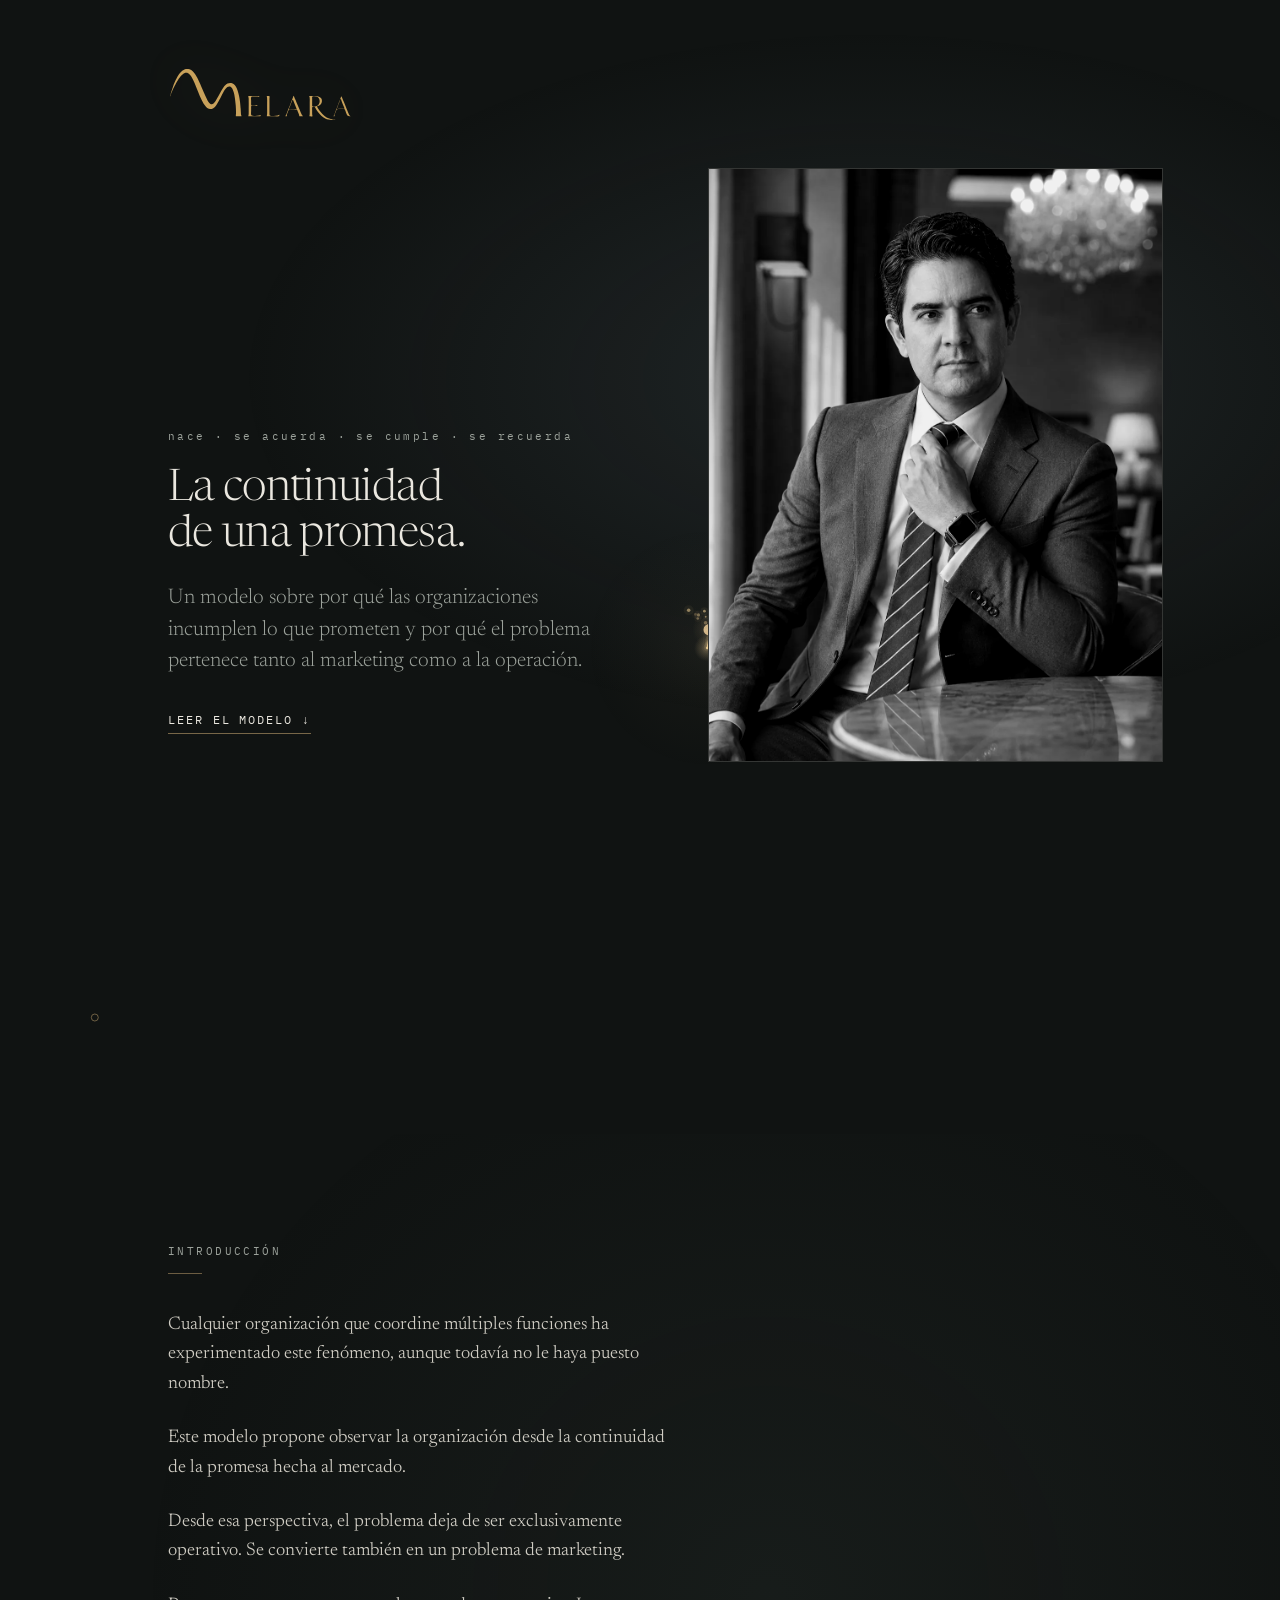
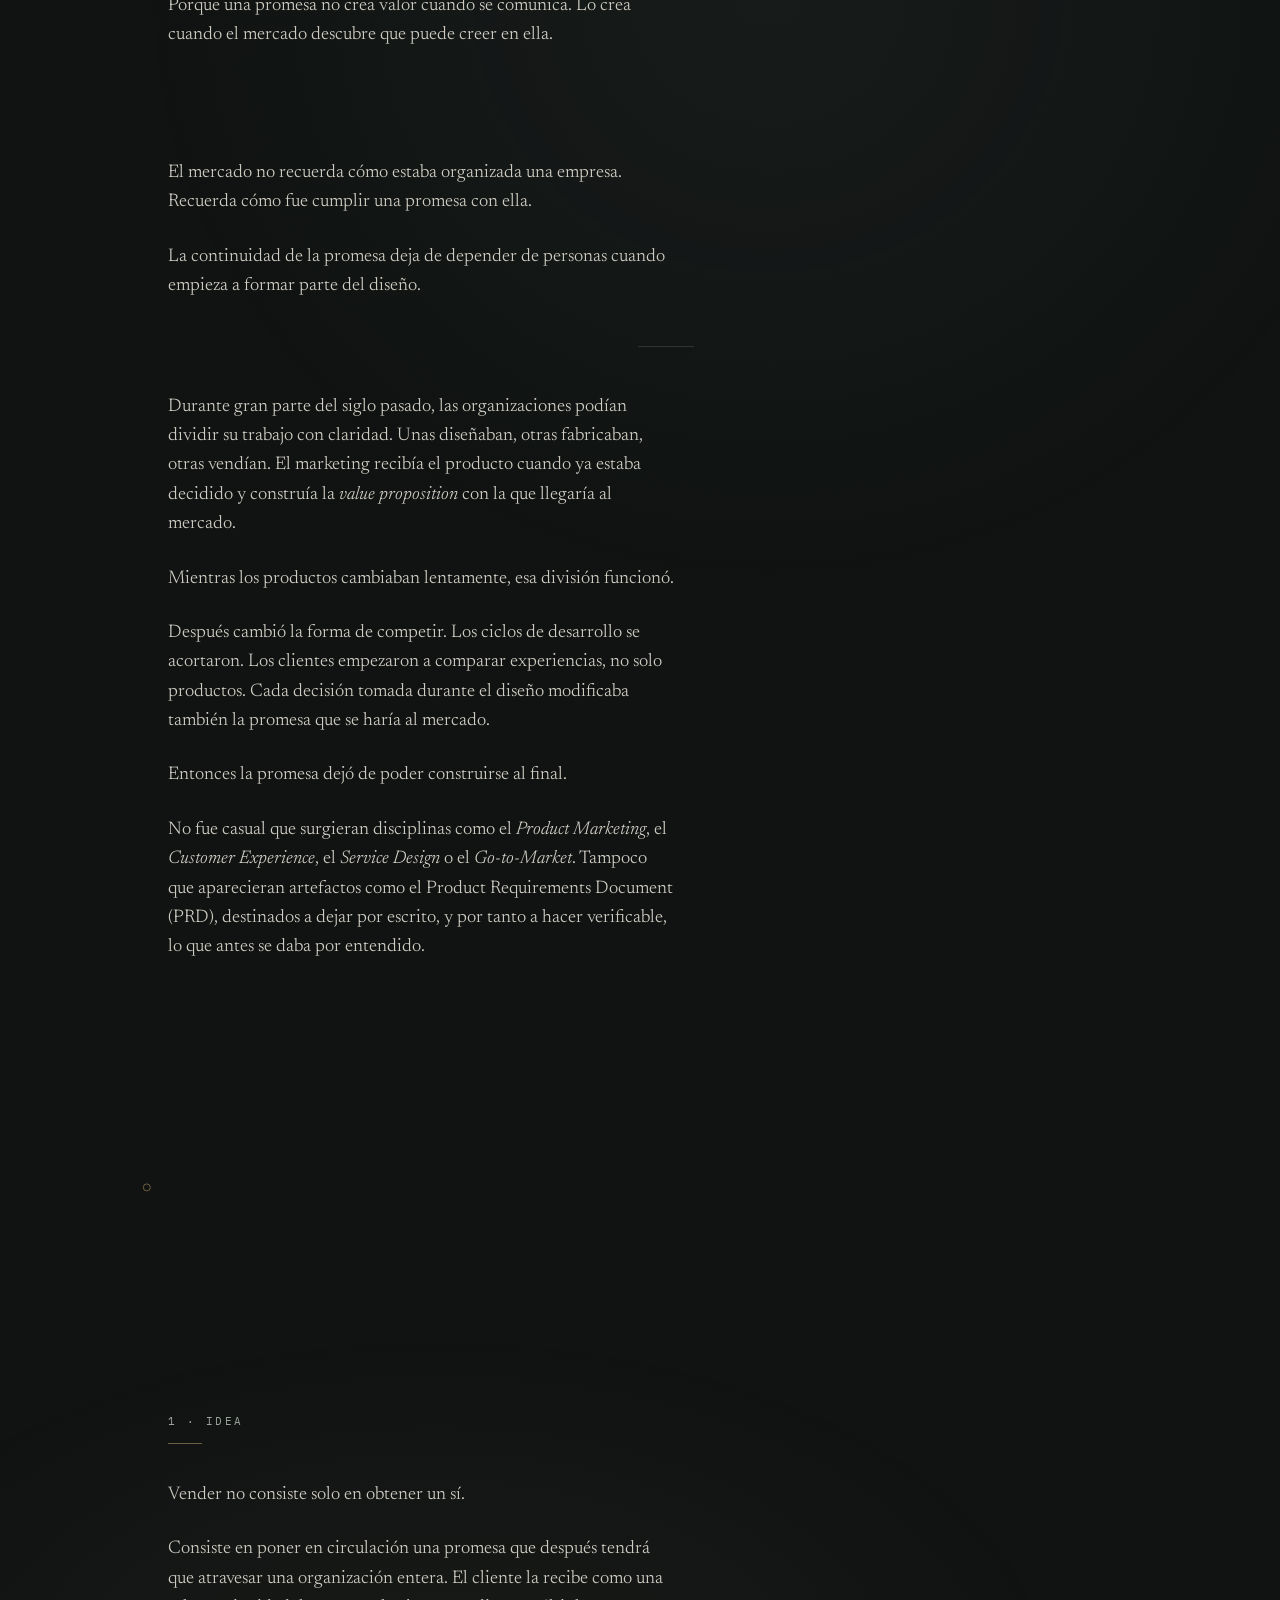
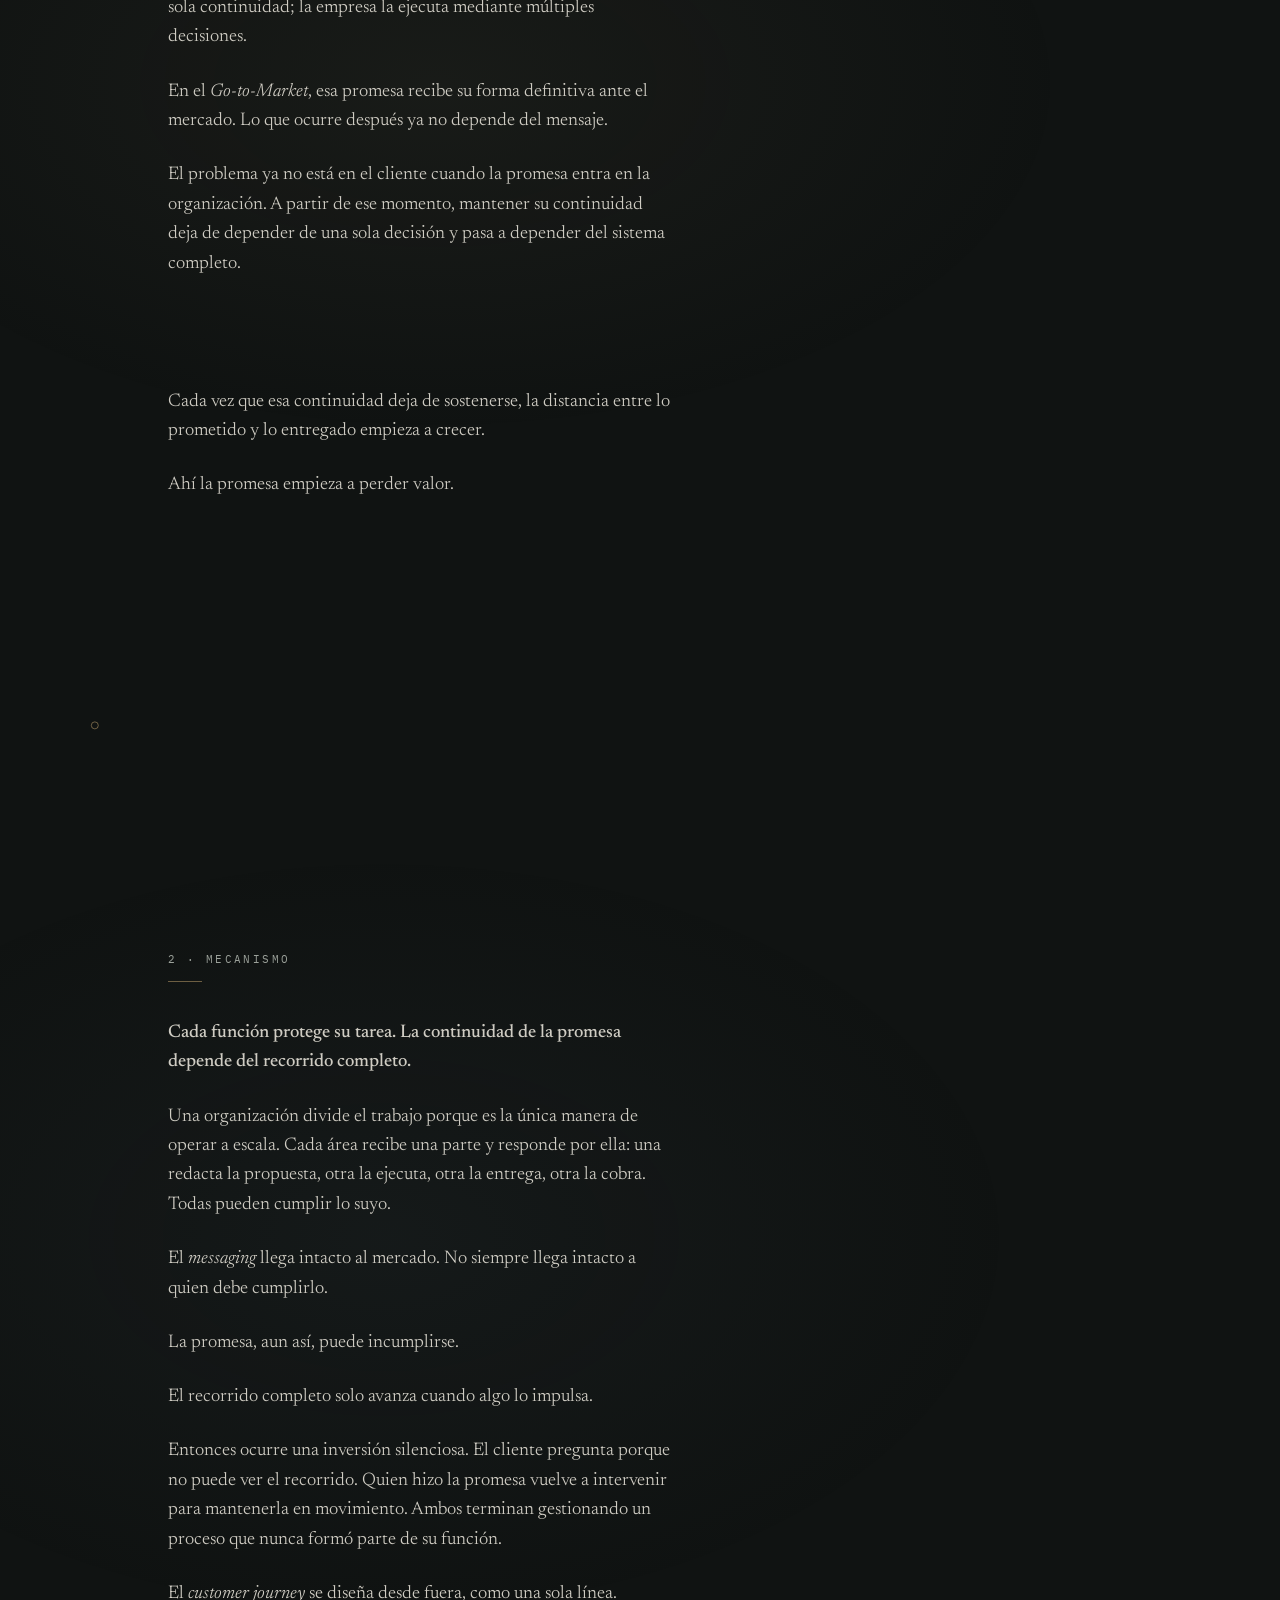
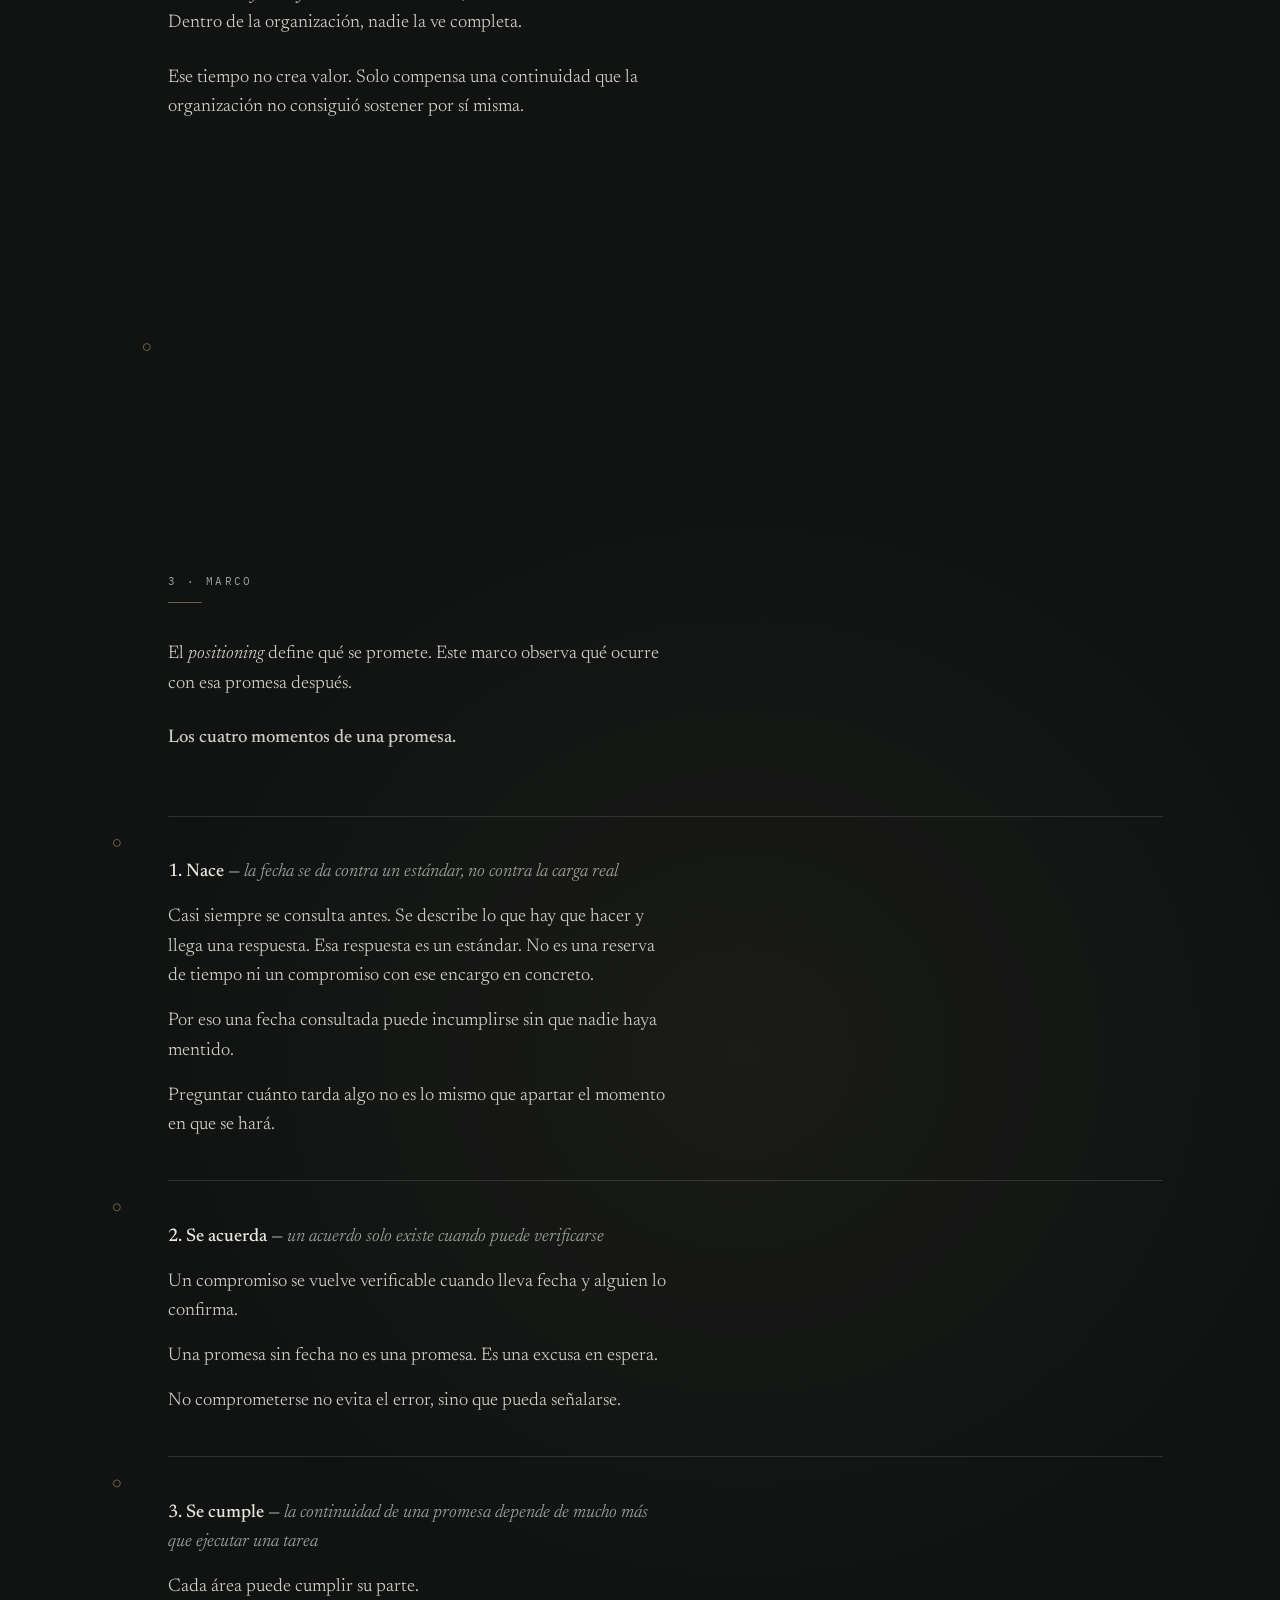
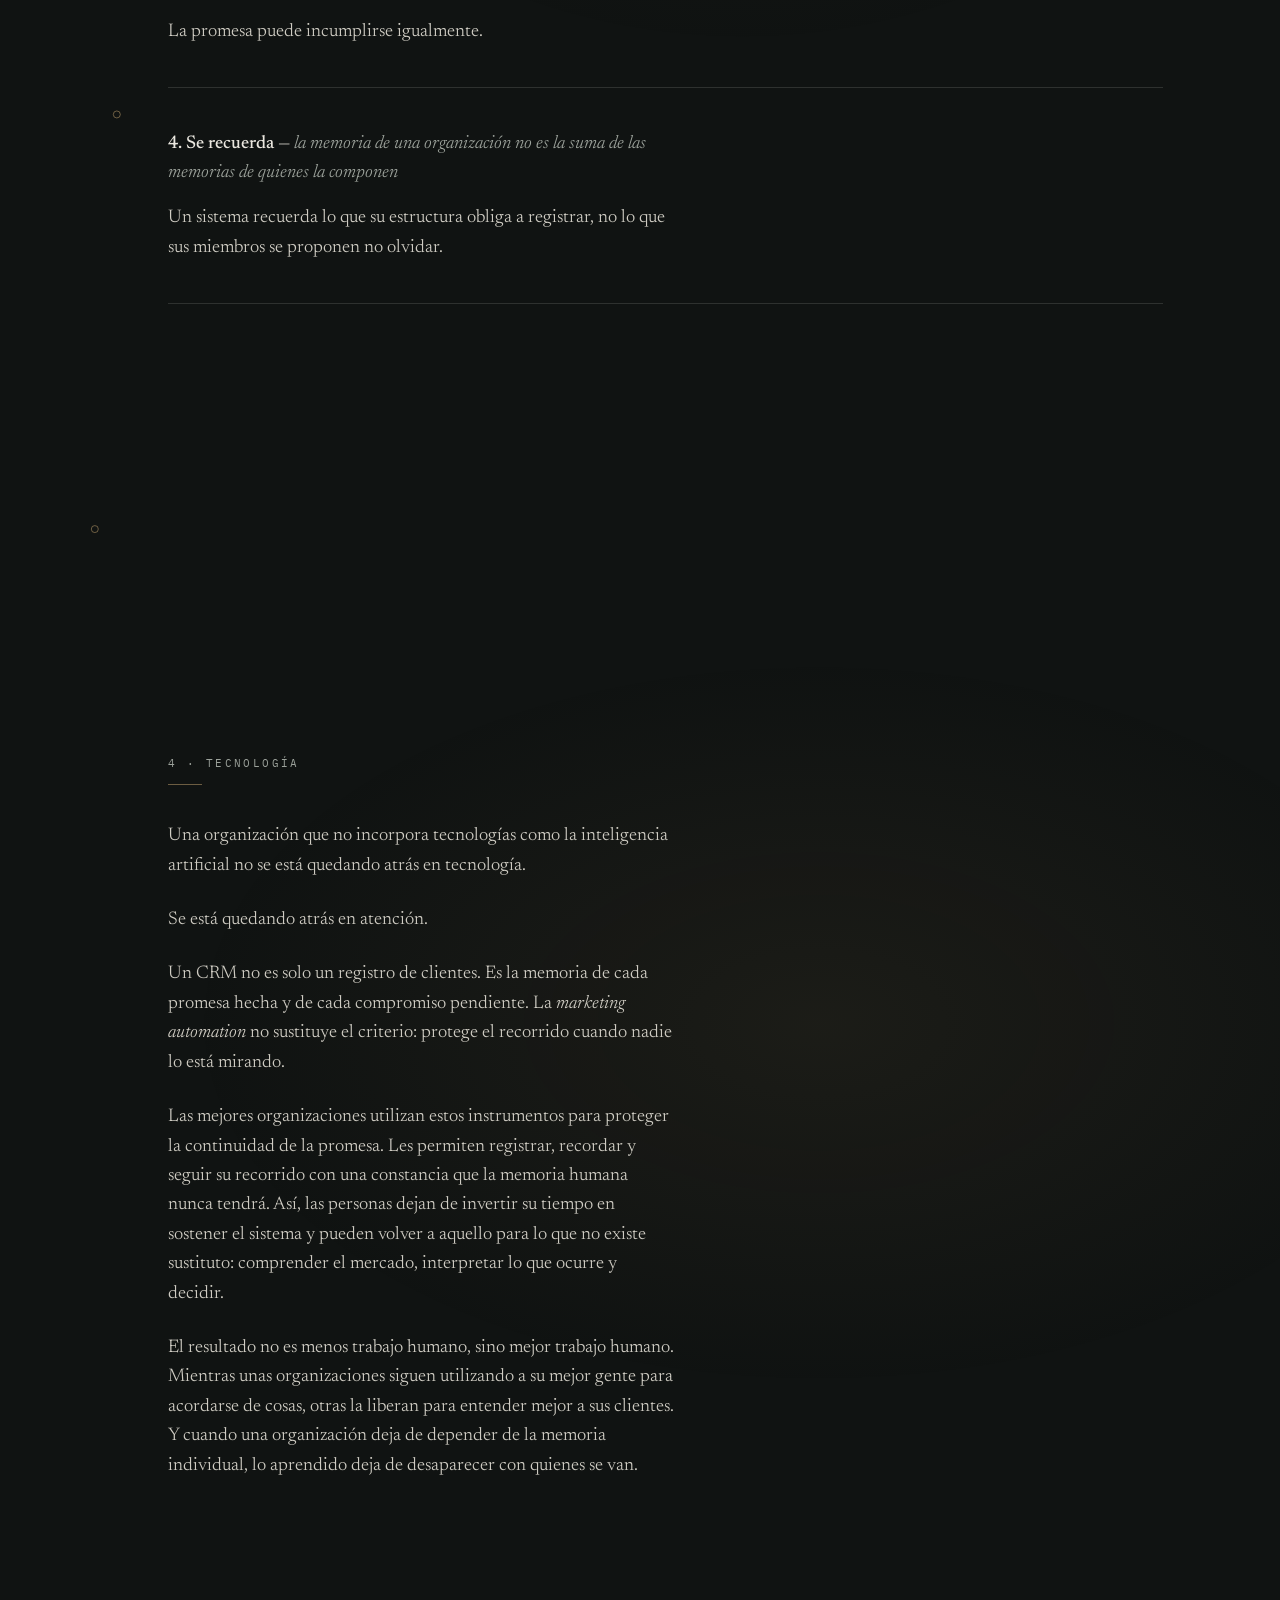
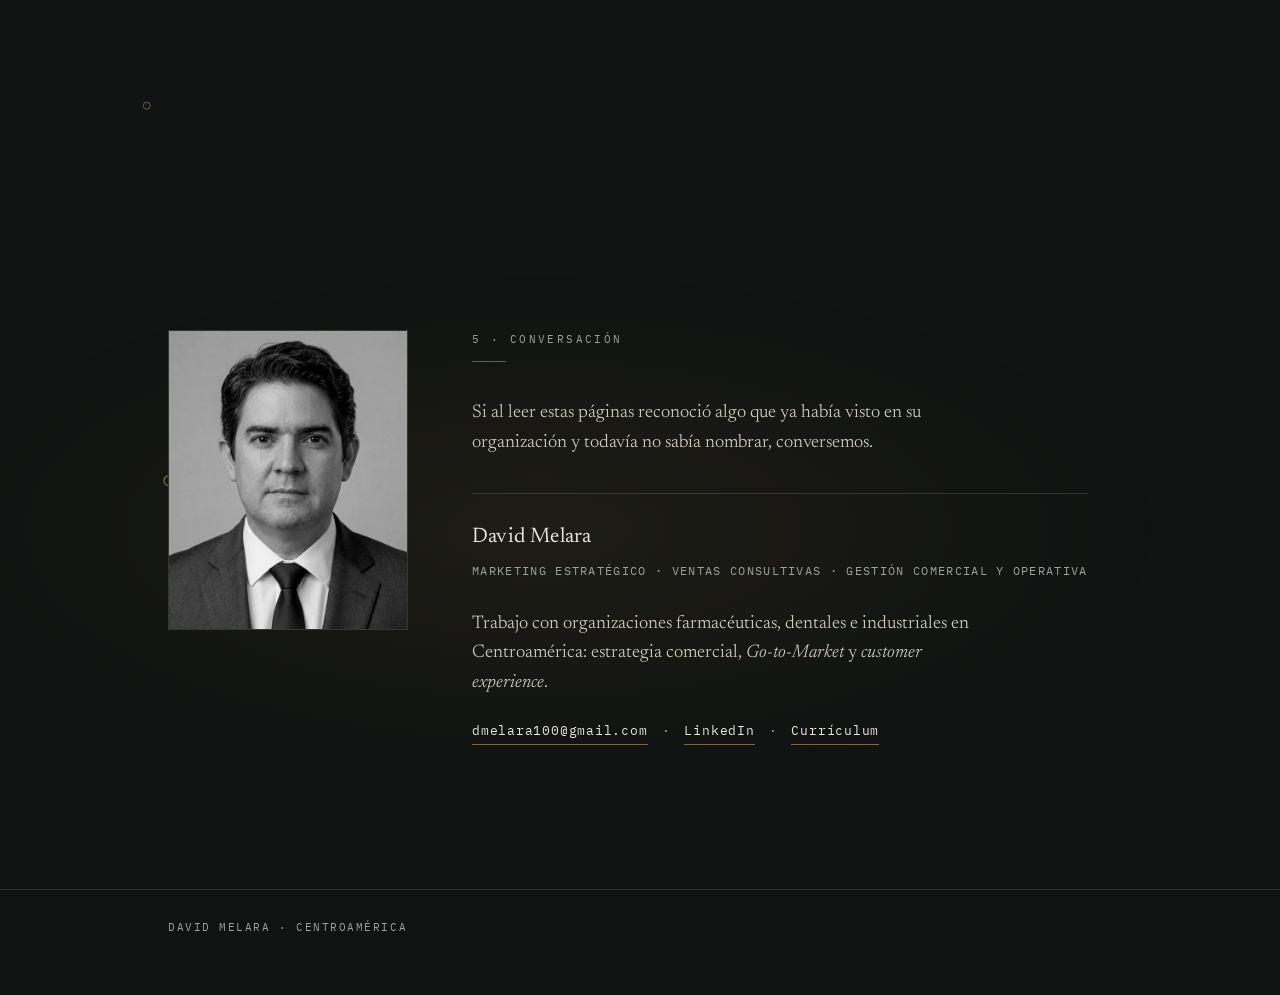
==== commit 58739dca: "feat: adopt MC v7.1 as the canonical manuscript and rebuild the editorial hierarchy MC v7.1 becomes " ====
--- a/index.html
+++ b/index.html
@@ -420,7 +420,7 @@
 
 <main id="contenido">
 
-  <!-- ============ HERO · el fenómeno, delimitado ============ -->
+  <!-- ============ HERO · barra de estado (N0), título (N1) y subtítulo (N2) ============ -->
   <section class="sec hero" id="hero" aria-labelledby="t-hero">
     <div class="marco">
       <header class="hero-cabecera">
@@ -430,6 +430,9 @@
 
       <div class="hero-cuerpo">
         <div class="hero-texto">
+          <!-- N0 · barra de estado: pertenece a la obra, superior al título y fuera del
+               flujo del cuerpo. Punto medio U+00B7 con el mismo espaciado que la firma. -->
+          <p class="barra-estado">nace · se acuerda · se cumple · se recuerda</p>
           <h1 id="t-hero">La continuidad de una promesa.</h1>
           <p class="posicionamiento">Un modelo sobre por qué las organizaciones incumplen lo que prometen y por qué el problema pertenece tanto al marketing como a la operación.</p>
           <p class="hero-enlace"><a href="#introduccion">Leer el modelo <span aria-hidden="true">↓</span></a></p>
@@ -443,18 +446,21 @@
           <span class="anclaje" data-estela="origen" aria-hidden="true"></span>
         </figure>
       </div>
-
-      <p class="hero-nota">Cualquier organización que coordine múltiples funciones ha experimentado este fenómeno, aunque todavía no le haya puesto nombre.</p>
     </div>
   </section>
 
   <div class="costura" aria-hidden="true"><span class="anclaje" data-estela="izq"></span></div>
 
-  <!-- ============ INTRODUCCIÓN · el territorio ============ -->
-  <section class="sec introduccion" id="introduccion" aria-labelledby="t-intro">
-    <div class="marco marco-lectura">
-      <p class="eyebrow eyebrow-seccion">Introducción</p>
-      <h2 class="afirmacion" id="t-intro">Este modelo propone observar la organización desde la continuidad de la promesa hecha al mercado.</h2>
+  <!-- ============ INTRODUCCIÓN (N3) · incluye el umbral tras el filete ============
+       El umbral no tiene título, ni numeración, ni rótulo, ni id: no es direccionable,
+       no genera ancla y no figura en el índice. Su única marca es el filete de entrada. -->
+  <section class="sec introduccion" id="introduccion" aria-labelledby="s-intro">
+    <div class="marco">
+      <h2 class="eyebrow eyebrow-seccion" id="s-intro">Introducción</h2>
+
+      <p class="cuerpo">Cualquier organización que coordine múltiples funciones ha experimentado este fenómeno, aunque todavía no le haya puesto nombre.</p>
+
+      <p class="cuerpo">Este modelo propone observar la organización desde la continuidad de la promesa hecha al mercado.</p>
 
       <p class="cuerpo">Desde esa perspectiva, el problema deja de ser exclusivamente operativo. Se convierte también en un problema de marketing.</p>
 
@@ -462,67 +468,89 @@
 
       <p class="cuerpo">Cada promesa incumplida modifica la percepción de valor. Y la percepción de valor es donde el mercado toma sus decisiones.</p>
 
-      <p class="cuerpo destacado">El mercado no recuerda cómo estaba organizada una empresa. Recuerda cómo fue cumplir una promesa con ella.</p>
+      <p class="cuerpo">El mercado no recuerda cómo estaba organizada una empresa. Recuerda cómo fue cumplir una promesa con ella.</p>
+
+      <p class="cuerpo">La continuidad de la promesa deja de depender de personas cuando empieza a formar parte del diseño.</p>
+
+      <hr class="filete-umbral">
+
+      <p class="cuerpo">Durante gran parte del siglo pasado, las organizaciones podían dividir su trabajo con claridad. Unas diseñaban, otras fabricaban, otras vendían. El marketing recibía el producto cuando ya estaba decidido y construía la <em>value proposition</em> con la que llegaría al mercado.</p>
+
+      <p class="cuerpo">Mientras los productos cambiaban lentamente, esa división funcionó.</p>
+
+      <p class="cuerpo">Después cambió la forma de competir. Los ciclos de desarrollo se acortaron. Los clientes empezaron a comparar experiencias, no solo productos. Cada decisión tomada durante el diseño modificaba también la promesa que se haría al mercado.</p>
+
+      <p class="cuerpo">Entonces la promesa dejó de poder construirse al final.</p>
+
+      <p class="cuerpo">No fue casual que surgieran disciplinas como el <em>Product Marketing</em>, el <em>Customer Experience</em>, el <em>Service Design</em> o el <em>Go-to-Market</em>. Tampoco que aparecieran artefactos como el Product Requirements Document (PRD), destinados a dejar por escrito, y por tanto a hacer verificable, lo que antes se daba por entendido.</p>
     </div>
   </section>
 
-  <!-- El axioma atraviesa la obra: sin número, sin título y sin nodo en la estela. -->
-  <div class="axioma">
-    <div class="marco marco-lectura">
-      <p>La continuidad de la promesa deja de depender de personas cuando empieza a formar parte del diseño.</p>
-    </div>
-  </div>
-
   <div class="costura" aria-hidden="true"><span class="anclaje" data-estela="der"></span></div>
 
-  <!-- ============ 1 · IDEA ============ -->
-  <section class="sec idea" id="idea" aria-labelledby="t-idea">
-    <div class="marco marco-lectura">
-      <p class="eyebrow eyebrow-seccion">1 · Idea</p>
-      <h2 class="afirmacion" id="t-idea">Vender no consiste solo en obtener un sí.</h2>
+  <!-- ============ 1 · IDEA (N3) ============ -->
+  <section class="sec idea" id="idea" aria-labelledby="s-idea">
+    <div class="marco">
+      <h2 class="eyebrow eyebrow-seccion" id="s-idea">1 · Idea</h2>
+
+      <p class="cuerpo">Vender no consiste solo en obtener un sí.</p>
 
       <p class="cuerpo">Consiste en poner en circulación una promesa que después tendrá que atravesar una organización entera. El cliente la recibe como una sola continuidad; la empresa la ejecuta mediante múltiples decisiones.</p>
 
+      <p class="cuerpo">En el <em>Go-to-Market</em>, esa promesa recibe su forma definitiva ante el mercado. Lo que ocurre después ya no depende del mensaje.</p>
+
       <p class="cuerpo">El problema ya no está en el cliente cuando la promesa entra en la organización. A partir de ese momento, mantener su continuidad deja de depender de una sola decisión y pasa a depender del sistema completo.</p>
 
+      <p class="cuerpo">Una <em>brand promise</em> no se sostiene en el texto del anuncio. Se sostiene en el recorrido completo.</p>
+
       <p class="cuerpo">Cada vez que esa continuidad deja de sostenerse, la distancia entre lo prometido y lo entregado empieza a crecer.</p>
 
-      <p class="cuerpo destacado">Ahí la promesa empieza a perder valor.</p>
+      <p class="cuerpo">Ahí la promesa empieza a perder valor.</p>
     </div>
   </section>
 
   <div class="costura" aria-hidden="true"><span class="anclaje" data-estela="izq"></span></div>
 
-  <!-- ============ 2 · MECANISMO ============ -->
-  <section class="sec mecanismo" id="mecanismo" aria-labelledby="t-mec">
-    <div class="marco marco-lectura">
-      <p class="eyebrow eyebrow-seccion">2 · Mecanismo</p>
-      <h2 class="afirmacion" id="t-mec">Cada función protege su tarea. La continuidad de la promesa depende del recorrido completo.</h2>
+  <!-- ============ 2 · MECANISMO (N3) · su apertura es N4, párrafo en peso fuerte ============ -->
+  <section class="sec mecanismo" id="mecanismo" aria-labelledby="s-mec">
+    <div class="marco">
+      <h2 class="eyebrow eyebrow-seccion" id="s-mec">2 · Mecanismo</h2>
+
+      <p class="cuerpo enunciado">Cada función protege su tarea. La continuidad de la promesa depende del recorrido completo.</p>
 
       <p class="cuerpo">Una organización divide el trabajo porque es la única manera de operar a escala. Cada área recibe una parte y responde por ella: una redacta la propuesta, otra la ejecuta, otra la entrega, otra la cobra. Todas pueden cumplir lo suyo.</p>
 
+      <p class="cuerpo">El <em>messaging</em> llega intacto al mercado. No siempre llega intacto a quien debe cumplirlo.</p>
+
       <p class="cuerpo">La promesa, aun así, puede incumplirse.</p>
 
       <p class="cuerpo">El recorrido completo solo avanza cuando algo lo impulsa.</p>
 
       <p class="cuerpo">Entonces ocurre una inversión silenciosa. El cliente pregunta porque no puede ver el recorrido. Quien hizo la promesa vuelve a intervenir para mantenerla en movimiento. Ambos terminan gestionando un proceso que nunca formó parte de su función.</p>
 
-      <p class="cuerpo destacado">Ese tiempo no crea valor. Solo compensa una continuidad que la organización no consiguió sostener por sí misma.</p>
+      <p class="cuerpo">El <em>customer journey</em> se diseña desde fuera, como una sola línea. Dentro de la organización, nadie la ve completa.</p>
+
+      <p class="cuerpo">Ese tiempo no crea valor. Solo compensa una continuidad que la organización no consiguió sostener por sí misma.</p>
     </div>
   </section>
 
   <div class="costura" aria-hidden="true"><span class="anclaje" data-estela="der"></span></div>
 
-  <!-- ============ 3 · MARCO · los cuatro momentos ============ -->
-  <section class="sec framework" id="framework" aria-labelledby="t-marco">
+  <!-- ============ 3 · MARCO (N3) · los cuatro momentos son N5 ============
+       N5: párrafo mixto, rótulo en peso fuerte y glosa en cursiva. No es encabezado,
+       no genera ancla y no figura en navegación. Numeración con punto y espacio. -->
+  <section class="sec framework" id="framework" aria-labelledby="s-marco">
     <div class="marco">
-      <p class="eyebrow eyebrow-seccion">3 · Marco</p>
-      <h2 class="afirmacion" id="t-marco">Los cuatro momentos de una promesa.</h2>
+      <h2 class="eyebrow eyebrow-seccion" id="s-marco">3 · Marco</h2>
+
+      <p class="cuerpo">El <em>positioning</em> define qué se promete. Este marco observa qué ocurre con esa promesa después.</p>
+
+      <p class="cuerpo enunciado">Los cuatro momentos de una promesa.</p>
 
       <ol class="momentos-lista">
         <li class="momento-unidad" data-moment="nace">
           <span class="anclaje anclaje-mom" data-estela="lane" aria-hidden="true"></span>
-          <h3><span class="momento-nombre">Nace</span> <span class="momento-condicion"><span class="guion" aria-hidden="true">— </span>la fecha se da contra un estándar, no contra la carga real</span></h3>
+          <p class="momento-titular"><span class="momento-nombre">1. Nace</span> <span class="guion" aria-hidden="true">— </span><em class="momento-condicion">la fecha se da contra un estándar, no contra la carga real</em></p>
           <p class="cuerpo">Casi siempre se consulta antes. Se describe lo que hay que hacer y llega una respuesta. Esa respuesta es un estándar. No es una reserva de tiempo ni un compromiso con ese encargo en concreto.</p>
           <p class="cuerpo">Por eso una fecha consultada puede incumplirse sin que nadie haya mentido.</p>
           <p class="cuerpo">Preguntar cuánto tarda algo no es lo mismo que apartar el momento en que se hará.</p>
@@ -530,7 +558,7 @@
 
         <li class="momento-unidad" data-moment="acuerda">
           <span class="anclaje anclaje-mom" data-estela="lane" aria-hidden="true"></span>
-          <h3><span class="momento-nombre">Se acuerda</span> <span class="momento-condicion"><span class="guion" aria-hidden="true">— </span>un acuerdo solo existe cuando puede verificarse</span></h3>
+          <p class="momento-titular"><span class="momento-nombre">2. Se acuerda</span> <span class="guion" aria-hidden="true">— </span><em class="momento-condicion">un acuerdo solo existe cuando puede verificarse</em></p>
           <p class="cuerpo">Un compromiso se vuelve verificable cuando lleva fecha y alguien lo confirma.</p>
           <p class="cuerpo">Una promesa sin fecha no es una promesa. Es una excusa en espera.</p>
           <p class="cuerpo">No comprometerse no evita el error, sino que pueda señalarse.</p>
@@ -538,14 +566,14 @@
 
         <li class="momento-unidad" data-moment="cumple">
           <span class="anclaje anclaje-mom" data-estela="lane" aria-hidden="true"></span>
-          <h3><span class="momento-nombre">Se cumple</span> <span class="momento-condicion"><span class="guion" aria-hidden="true">— </span>la continuidad de una promesa depende de mucho más que ejecutar una tarea</span></h3>
+          <p class="momento-titular"><span class="momento-nombre">3. Se cumple</span> <span class="guion" aria-hidden="true">— </span><em class="momento-condicion">la continuidad de una promesa depende de mucho más que ejecutar una tarea</em></p>
           <p class="cuerpo">Cada área puede cumplir su parte.</p>
           <p class="cuerpo">La promesa puede incumplirse igualmente.</p>
         </li>
 
         <li class="momento-unidad" data-moment="recuerda">
           <span class="anclaje anclaje-mom" data-estela="lane" aria-hidden="true"></span>
-          <h3><span class="momento-nombre">Se recuerda</span> <span class="momento-condicion"><span class="guion" aria-hidden="true">— </span>la memoria de una organización no es la suma de las memorias de quienes la componen</span></h3>
+          <p class="momento-titular"><span class="momento-nombre">4. Se recuerda</span> <span class="guion" aria-hidden="true">— </span><em class="momento-condicion">la memoria de una organización no es la suma de las memorias de quienes la componen</em></p>
           <p class="cuerpo">Un sistema recuerda lo que su estructura obliga a registrar, no lo que sus miembros se proponen no olvidar.</p>
         </li>
       </ol>
@@ -554,13 +582,16 @@
 
   <div class="costura" aria-hidden="true"><span class="anclaje" data-estela="izq"></span></div>
 
-  <!-- ============ 4 · TECNOLOGÍA ============ -->
-  <section class="sec tecnologia" id="tecnologia" aria-labelledby="t-tec">
-    <div class="marco marco-lectura">
-      <p class="eyebrow eyebrow-seccion">4 · Tecnología</p>
-      <h2 class="afirmacion" id="t-tec">Una organización que no incorpora tecnologías como la inteligencia artificial no se está quedando atrás en tecnología.</h2>
-
-      <p class="cuerpo destacado">Se está quedando atrás en atención.</p>
+  <!-- ============ 4 · TECNOLOGÍA (N3) ============ -->
+  <section class="sec tecnologia" id="tecnologia" aria-labelledby="s-tec">
+    <div class="marco">
+      <h2 class="eyebrow eyebrow-seccion" id="s-tec">4 · Tecnología</h2>
+
+      <p class="cuerpo">Una organización que no incorpora tecnologías como la inteligencia artificial no se está quedando atrás en tecnología.</p>
+
+      <p class="cuerpo">Se está quedando atrás en atención.</p>
+
+      <p class="cuerpo">Un CRM no es solo un registro de clientes. Es la memoria de cada promesa hecha y de cada compromiso pendiente. La <em>marketing automation</em> no sustituye el criterio: protege el recorrido cuando nadie lo está mirando.</p>
 
       <p class="cuerpo">Las mejores organizaciones utilizan estos instrumentos para proteger la continuidad de la promesa. Les permiten registrar, recordar y seguir su recorrido con una constancia que la memoria humana nunca tendrá. Así, las personas dejan de invertir su tiempo en sostener el sistema y pueden volver a aquello para lo que no existe sustituto: comprender el mercado, interpretar lo que ocurre y decidir.</p>
 
@@ -570,8 +601,8 @@
 
   <div class="costura" aria-hidden="true"><span class="anclaje" data-estela="der"></span></div>
 
-  <!-- ============ 5 · CONVERSACIÓN · aquí, y solo aquí, aparece el autor ============ -->
-  <section class="sec contacto" id="conversemos" aria-labelledby="t-conv">
+  <!-- ============ 5 · CONVERSACIÓN (N3) · aquí, y solo aquí, aparece el autor ============ -->
+  <section class="sec contacto" id="conversemos" aria-labelledby="s-conv">
     <div class="marco marco-contacto">
       <figure class="retrato retrato-contacto">
         <picture>
@@ -581,10 +612,11 @@
         <span class="anclaje" data-estela="fin" aria-hidden="true"></span>
       </figure>
       <div class="contacto-texto">
-        <p class="eyebrow eyebrow-seccion">5 · Conversación</p>
-        <h2 class="afirmacion" id="t-conv">Si al leer estas páginas reconoció algo que ya había visto en su organización y todavía no sabía nombrar, conversemos.</h2>
+        <h2 class="eyebrow eyebrow-seccion" id="s-conv">5 · Conversación</h2>
+        <p class="cuerpo">Si al leer estas páginas reconoció algo que ya había visto en su organización y todavía no sabía nombrar, conversemos.</p>
         <p class="firma">David Melara</p>
         <p class="firma-oficio">Marketing estratégico · Ventas consultivas · Gestión comercial y operativa</p>
+        <p class="cuerpo linea-profesional">Trabajo con organizaciones farmacéuticas, dentales e industriales en Centroamérica: estrategia comercial, <em>Go-to-Market</em> y <em>customer experience</em>.</p>
         <p class="contacto-vias">
           <a href="mailto:dmelara100@gmail.com?subject=Consulta%20profesional%20desde%20DavidMelara.com&amp;body=Hola,%20David:%0A%0AEncontr%C3%A9%20tu%20sitio%20web%20y%20me%20gustar%C3%ADa%20ponerme%20en%20contacto%20contigo%20para%20conversar%20sobre%20el%20siguiente%20tema:%0A%0AQuedo%20atento(a)%20a%20tu%20respuesta.%0A%0ASaludos,">dmelara100@gmail.com</a><span class="sep">·</span><a href="https://www.linkedin.com/in/melaradavid" target="_blank" rel="noopener">LinkedIn</a><span class="sep">·</span><a href="/cv.html">Currículum</a>
         </p>
--- a/styles.css
+++ b/styles.css
@@ -51,20 +51,43 @@
 
   --margen:clamp(20px,6vw,96px);
   --carril:clamp(16px,6vw,88px);   /* carril de la estela */
-  --medida:66ch;
+
+  /* ---------- las cuatro voces ----------
+     Declarar se congela hacia arriba: su tamaño lo fija la composición.
+     Leer crece sin detenerse: es la única voz con argumento físico —a más pantalla,
+     más distancia de lectura—. Afirmar se cuelga de la voz de lectura como múltiplo,
+     para que el intervalo sea estructural y no coincidencia. Orientar apenas crece:
+     una etiqueta que crece deja de ser mobiliario.
+     La pendiente de lectura es 0.36vw: 19px a 1440, 20.7 a 1920, 23 a 2560. Antes el
+     techo caía en 19px a 1408px, de modo que en cualquier monitor la obra dejaba de
+     crecer y solo aumentaba el margen muerto —104px por lado a 1408, 680px a 2560—. */
+  --voz-lectura:clamp(17px,0.36vw + 13.8px,23px);
+  --voz-rotulo:clamp(11px,0.09vw + 9.7px,12px);
+
+  /* En em y no en ch: `ch` es el avance de la cifra cero, así que la misma declaración
+     daba 691px en Newsreader, 752 con opsz 12 y 770 en Georgia. Una medida que cambia
+     sola al cambiar la letra no es una medida. 27.5em son ~60 caracteres reales a
+     cualquier tamaño: el recuento es la constante y el ancho, la consecuencia. */
+  --medida:27.5em;
 }
 
 *{margin:0;padding:0;box-sizing:border-box}
 html{scroll-behavior:smooth}
 @media (prefers-reduced-motion: reduce){ html{scroll-behavior:auto} }
 
+/* Peso 350 y no 300: a tamaño de lectura sobre lienzo oscuro el 300 produce un asta de
+   1px que es casi toda cobertura parcial, y el trazo mediano da 8.80:1 cuando el CSS
+   declara 11.64:1. No es gusto: es que 300 no llega a pintar. Y no 400, que dejaría el
+   cuerpo más pesado que las voces que lo encabezan.
+   Interlineado 1.6 y no 1.72: a 60 caracteres la línea es corta y no pide tanto aire.
+   Sube gratis la relación hueco-de-párrafo sobre línea, de 0.78 a 0.84, sin tocar `p + p`. */
 body{
   background:var(--tinta);
   color:var(--hueso);
   font-family:var(--serif);
-  font-size:clamp(17px,1.35vw,19px);
-  line-height:1.72;
-  font-weight:300;
+  font-size:var(--voz-lectura);
+  line-height:1.6;
+  font-weight:350;
   -webkit-font-smoothing:antialiased;
   overflow-x:hidden;
 }
@@ -78,17 +101,17 @@
 .skip:focus{left:8px}
 
 .marco{max-width:1200px;margin:0 auto;padding:0 var(--margen) 0 calc(var(--carril) + clamp(24px,4vw,72px))}
-.marco-lectura{max-width:calc(var(--medida) + var(--carril) + 160px)}
+/* .marco-lectura se retiró: la medida vive en .cuerpo, así que todas las secciones usan
+   el mismo contenedor y arrancan en el mismo borde izquierdo. Un solo margen izquierdo en
+   todo el documento, y la distancia del carril de la estela al texto queda constante. */
 
 /* ---------- tipografía de sistema ---------- */
-/* peso e interlínea explícitos: los rótulos de sección son <h2> por semántica,
-   y sin esto tomarían los valores de la regla h2 (400 / 1.25) y alterarían la
-   composición. Con ellos, el rótulo se compone idéntico. Único efecto residual:
-   al dejar de ser <p>, la apertura ya no recibe el margen de `p + p`, así que
-   el hueco bajo el rótulo lo gobierna ahora .eyebrow-seccion (36 px en lugar de
-   los 39 que resultaban del margen heredado). */
-.eyebrow{font-family:var(--mono);font-size:11px;letter-spacing:.22em;text-transform:uppercase;
-  color:var(--niebla);font-weight:300;line-height:1.72}
+/* Los seis rótulos de sección son los únicos h2 del documento —MC v7.1 §4.4: un
+   encabezado de primer orden y seis de segundo, ningún otro—. Orientan, no se leen:
+   de ahí el mono, el tracking amplio y Niebla, y de ahí que crezcan un solo píxel
+   entre un portátil y un monitor de 27". */
+.eyebrow{font-family:var(--mono);font-size:var(--voz-rotulo);letter-spacing:.22em;
+  text-transform:uppercase;color:var(--niebla);font-weight:400;line-height:1.72}
 .eyebrow-seccion{margin-bottom:clamp(28px,4vh,44px)}
 .eyebrow-seccion::after{content:"";display:block;width:34px;height:1px;background:var(--hilo-tenue);margin-top:12px}
 
@@ -100,25 +123,24 @@
    (ver .hero-cuerpo): a 64px hacían falta 630px de medida y solo hay 592. */
 h1{font-weight:300;font-size:clamp(42px,5.2vw,58px);line-height:1.04;letter-spacing:-.015em;
   font-variation-settings:'opsz' 72}
+/* Sin usuarios propios: los seis h2 del documento llevan .eyebrow y la anulan. Se
+   conserva por si un h2 apareciera sin rótulo. */
 h2{font-weight:400;font-size:clamp(20px,2vw,24px);line-height:1.25;letter-spacing:.01em}
 
 p + p{margin-top:1.35em}
-em{font-style:italic;color:var(--hueso)}
+/* Sin color propio: MC v7.1 §4.7 compone once extranjerismos en cursiva, y llevarlos
+   todos a Hueso los convertiría en énfasis. La cursiva ya es la marca. */
+em{font-style:italic}
 strong{font-weight:500}
 
-/* h2 de sección: la afirmación del modelo, no un rótulo. Es la unidad citable
-   del documento, así que es encabezado real y va al paso Title; la regla h2
-   (24px, ls .01em) queda anulada por especificidad de clase. */
-h2.afirmacion{font-size:clamp(21px,2.3vw,29px);line-height:1.35;font-weight:300;color:var(--hueso);
-  max-width:34ch;margin-bottom:1.4em;letter-spacing:normal;font-variation-settings:'opsz' 40}
-/* el movimiento del mecanismo que sostiene todo lo demás */
-.destacado{color:var(--hueso)}
-/* ilustración: el caso no demuestra la ley, la hace visible. Se aparta con filete
-   —como un ejemplo en un libro— sin escalón tipográfico propio: es lectura de
-   cuerpo, no una nota. Nunca precede a la afirmación que ilustra. */
-/* cuerpo narrativo: clase propia en lugar de exclusión por :not(),
-   que con especificidad 0-3-1 anulaba eyebrow, rol, transición, respondo y cierre */
-.cuerpo{color:var(--cuerpo)}
+/* N4 · enunciado en peso fuerte. Dos usuarios y solo dos, según MC v7.1 §4.1: la apertura
+   del capítulo 2 y la línea «Los cuatro momentos de una promesa.». No es encabezado, así
+   que no cambia de tamaño ni de familia: pertenece al párrafo y lo abre desde dentro. */
+.enunciado{font-weight:500;color:var(--hueso)}
+
+/* N6 · cuerpo. La medida se declara aquí, sobre el texto, y nunca sobre el contenedor:
+   un contenedor centrado que se angosta desplaza el borde izquierdo de la columna. */
+.cuerpo{color:var(--cuerpo);max-width:var(--medida)}
 
 /* ---------- estela: esqueleto y memoria ----------
    El SVG ya no es el fenómeno: es la trayectoria (invisible como objeto)
@@ -144,16 +166,26 @@
 .anclaje{display:block;width:1px;height:1px}
 
 /* ---------- momentos (avance, no scroll) ---------- */
+/* El índice acompaña al marco, no al lector. Antes estaba presente desde la primera pantalla
+   y nombraba cuatro momentos que el lector todavía no había conocido: era el índice de un
+   capítulo que no había empezado, y su permanencia es lo que lo hacía leer como interfaz y no
+   como publicación —un elemento que no se va es cromo—. Ahora entra cuando el marco alcanza
+   la banda de lectura y se retira cuando queda atrás. Ni su forma, ni su tamaño, ni sus
+   valores de contraste, ni su estado activo cambian: solo su presencia.
+   La entrada es lenta y por opacidad a propósito: algo que aparece llama más la atención que
+   algo que siempre estuvo, así que la transición tiene que ser más discreta que el elemento. */
 #momentos{position:fixed;right:clamp(14px,2.4vw,32px);top:50%;transform:translateY(-50%);
-  display:flex;flex-direction:column;gap:26px;z-index:10}
+  display:flex;flex-direction:column;gap:26px;z-index:10;
+  opacity:0;pointer-events:none;transition:opacity .7s ease}
+html.marco-a-la-vista #momentos{opacity:1}
 /* .42 daba 2.24:1 sobre el lienzo: texto real por debajo del mínimo AA (4.5:1)
    y punto por debajo del mínimo de componente (3:1). .78 = 4.80:1. El estado
    activo sigue distinguiéndose por color (oro, 7.09:1) y por el punto relleno. */
-.momento{font-family:var(--mono);font-size:10px;letter-spacing:.18em;text-transform:uppercase;
-  color:rgba(156,162,155,.78);text-align:right;position:relative;padding-right:16px;
+.momento{font-family:var(--mono);font-size:clamp(10px,0.09vw + 8.7px,11px);letter-spacing:.18em;text-transform:uppercase;
+  color:rgba(156,162,155,.90);text-align:right;position:relative;padding-right:16px;
   transition:color .5s ease}
 .momento::after{content:"";position:absolute;right:0;top:50%;transform:translateY(-50%);
-  width:5px;height:5px;border-radius:50%;border:1px solid rgba(156,162,155,.78);transition:all .5s ease}
+  width:5px;height:5px;border-radius:50%;border:1px solid rgba(156,162,155,.90);transition:all .5s ease}
 .momento.activo{color:var(--hilo)}
 .momento.activo::after{background:var(--hilo);border-color:var(--hilo)}
 /* Por debajo de 1340px no hay margen libre para el índice: el retrato lo alcanza
@@ -220,22 +252,32 @@
    artículo colgando y «promesa.» sola. 12ch cae en medio de la banda y parte
    donde debe —«La continuidad / de la promesa.»—, con las dos líneas parejas. */
 .hero h1{margin-bottom:.55em;max-width:12ch}
-/* Realce: prosa alzada sobre el cuerpo sin llegar a encabezado. Un solo paso para
-   los dos usos que lo necesitan —la línea de apertura y las situaciones citadas—,
-   que antes llevaban escalas propias a 1 px de distancia (18→22 y 18→21). */
-.posicionamiento{font-size:clamp(18px,1.75vw,22px);line-height:1.55;color:var(--niebla);max-width:38ch}
+/* N0 · barra de estado. Pertenece a la obra, no a la interfaz, pero su función es
+   orientar: nombra el marco antes de que el título nombre el fenómeno. De ahí el mono
+   y el tracking amplio, y de ahí que crezca un píxel y no cuatro. En minúscula porque
+   así se compone en el manuscrito; el punto medio es U+00B7 con el mismo espaciado que
+   la línea de firma. */
+.barra-estado{font-family:var(--mono);font-size:var(--voz-rotulo);letter-spacing:.22em;
+  color:var(--niebla);font-weight:400;line-height:1.72;margin-bottom:clamp(16px,2.5vh,28px)}
+
+/* N2 · subtítulo. Es la única voz del hero que conserva Niebla, y lo conserva porque
+   no es lectura sostenida: se lee una vez y tiene encima un titular en Hueso que
+   arrastra el ojo. Peso 300 porque la densidad solo es obligatoria donde hay fatiga
+   acumulada, y aquí no la hay. Crece atado a la voz de lectura, con tope propio. */
+.posicionamiento{font-size:min(calc(var(--voz-lectura) * 1.15),24px);line-height:1.5;
+  font-weight:300;color:var(--niebla);max-width:38ch}
 /* La entrada a la obra es una invitación, no una llamada a la acción: un ensayo
    no tiene botones. El subrayado a .62 es la única afordancia y da 3.4:1. */
 .hero-enlace{margin-top:clamp(28px,5vh,48px)}
-.hero-enlace a{font-family:var(--mono);font-size:12px;letter-spacing:.16em;
-  text-transform:uppercase;text-decoration:none;color:var(--hueso);
+/* Orienta, pero de una clase distinta al resto del mobiliario: es la única acción de la
+   obra. De ahí Hueso y no Niebla — lo que orienta informando se retira, lo que orienta
+   invitando tiene que encontrarse. */
+.hero-enlace a{font-family:var(--mono);font-size:clamp(12px,0.09vw + 10.7px,13px);
+  letter-spacing:.16em;text-transform:uppercase;text-decoration:none;color:var(--hueso);
   border-bottom:1px solid rgba(185,155,107,.62);padding-bottom:6px;
   transition:color .3s,border-color .3s}
 .hero-enlace a:hover{color:var(--hilo);border-color:var(--hilo)}
-/* La nota delimita el fenómeno antes de que empiece la exposición. Va al pie
-   del hero y en cuerpo pequeño: no compite con el titular, lo acota. */
-.hero-nota{margin-top:clamp(36px,6vh,72px);max-width:54ch;
-  font-size:clamp(15px,1.2vw,16px);line-height:1.6;color:var(--niebla)}
+/* .hero-nota se retiró: en MC v7.1 su texto abre la Introducción como párrafo de cuerpo. */
 
 /* ---------- retratos: la autoría ---------- */
 .retrato{position:relative;margin:0;background:#161917;border:1px solid var(--linea)}
@@ -267,14 +309,19 @@
    es decir, un punto arbitrario sobre la imagen. */
 .retrato-contacto .anclaje{position:absolute;left:0;top:50%}
 
-/* ---------- EL AXIOMA ----------
-   Atraviesa la obra; no forma parte de ella. Sin número, sin título, sin
-   nodo en la estela y sin entrada en el índice: el trazo pasa sin detenerse.
-   El aire vertical es la única señal de que cambia de nivel. */
-.axioma{position:relative;z-index:2;padding:clamp(88px,20vh,200px) 0}
-.axioma p{font-family:var(--serif);font-weight:300;
-  font-size:clamp(24px,3vw,36px);line-height:1.3;letter-spacing:-.012em;
-  color:var(--hueso);max-width:26ch;font-variation-settings:'opsz' 42}
+/* ---------- FILETE DEL UMBRAL ----------
+   El único filete del flujo del manuscrito, y su única marca de entrada (MC v7.1 §4.3).
+   El umbral no lleva título, ni numeración, ni rótulo, ni id: no es direccionable, no
+   genera ancla y no figura en el índice. No hay marca de salida: la cierra «1 · Idea».
+   56px de ancho —el centro de la banda 48–72—, 1px, centrado en la columna de lectura y
+   en el tono de línea del sistema, que es el bajo contraste que pide la especificación.
+   El aire a cada lado es superior al interlineado de párrafo (30px) e inferior al espacio
+   de sección (86px), como exige §4.3. */
+.filete-umbral{border:0;height:1px;width:56px;background:var(--linea);
+  max-width:var(--medida);margin:clamp(40px,5vh,64px) auto}
+/* El axioma dejó de ser un bloque independiente: en MC v7.1 es el último párrafo de la
+   Introducción, en nivel N6, inmediatamente antes del filete del umbral. La tabla 4.1 no
+   le asigna nivel propio, así que se compone como cuerpo y sus reglas se retiran. */
 
 /* ---------- EL MARCO: los cuatro momentos ----------
    Cada unidad afirma una condición del flujo. No nombra disciplinas ni servicios:
@@ -283,38 +330,65 @@
 .momento-unidad{position:relative;padding:clamp(28px,4.5vh,44px) 0;
   border-top:1px solid var(--linea)}
 .momento-unidad:last-of-type{border-bottom:1px solid var(--linea)}
-.anclaje-mom{position:absolute;left:calc(-1 * clamp(24px,4vw,72px));top:2.2em}
-/* usa el paso Headline declarado, no una copia suya: clamp(19,1.9vw,23) estaba a
-   1 px de él en ambos extremos. El paso existía sin usuario porque todos los h2
-   llevan .afirmacion y lo anulan; este h3 es su usuario legítimo. */
-.momento-unidad h3{font-family:var(--serif);font-weight:400;
-  font-size:clamp(20px,2vw,24px);line-height:1.3;letter-spacing:.005em;
-  display:flex;flex-wrap:wrap;align-items:baseline;gap:0 .5em}
-.momento-nombre{color:var(--hueso)}
-/* la condición es lo que el momento exige; subordinada al nombre, no decorativa */
-/* el guion va en el marcado, no en un ::before: el h3 es la unidad citable del
-   documento y su textContent debe leerse «Nace — que se prometa…», no «Naceque» */
-.momento-condicion{color:var(--niebla);font-style:italic;font-weight:300;
-  font-size:clamp(17px,1.5vw,20px)}
-.momento-unidad .cuerpo{margin-top:.85em;max-width:58ch}
+.anclaje-mom{position:absolute;left:calc(-1 * clamp(24px,4vw,72px));top:1.4em}
+
+/* N5 · párrafo mixto (MC v7.1 §4.1): rótulo en peso fuerte, glosa en cursiva, y no es
+   encabezado. Ya no hay h3 en el documento: el esquema queda en un h1 y seis h2.
+   El rótulo y la glosa comparten paso, línea y párrafo; se distinguen por peso, estilo y
+   color, no por escala — que es lo que pide un rótulo de glosario y no un titular.
+   El guion va en el marcado y no en un ::before: el texto extraído debe leerse
+   «1. Nace — la fecha se da contra un estándar…» idéntico en todos los anchos. */
+.momento-titular{max-width:var(--medida)}
+.momento-nombre{font-weight:500;color:var(--hueso)}
+.momento-condicion{color:var(--niebla);font-style:italic;font-weight:350}
+.momento-unidad .cuerpo{margin-top:.85em}
 
 /* ---------- CONTACTO: la entrega ---------- */
 .contacto{padding-bottom:clamp(100px,16vh,180px)}
-.marco-contacto{display:flex;gap:clamp(28px,5vw,64px);align-items:flex-start;
-  max-width:calc(60ch + 260px + var(--carril) + 160px)}
-.contacto-texto{max-width:52ch;min-width:0}
+/* Mismo motivo que .marco-lectura: el max-width angostaba el contenedor centrado y metía
+   el retrato 44px hacia dentro, de modo que el cierre añadía un cuarto margen izquierdo.
+   Sin él, el retrato aterriza en el borde canónico de la obra y el texto se compone a su
+   derecha —una plancha al margen con el texto al lado, que es la disposición editorial
+   normal—. La medida del texto ya la gobierna .contacto-texto (52ch). */
+.marco-contacto{display:flex;gap:clamp(28px,5vw,64px);align-items:flex-start}
+/* 62ch y no 52: la acreditación bajo la firma pide 630px en una línea y a 52ch el bloque
+   se topaba en 544, así que partía en tres con un separador colgando al final de la primera
+   y «Gestión comercial y operativa» seccionado entre la segunda y la tercera. A la derecha
+   del retrato hay 752px libres, de modo que la línea entra completa y sobran 112. La medida
+   de lectura no se toca: la afirmación conserva su propio tope de 34ch. */
+.contacto-texto{max-width:62ch;min-width:0}
 /* La firma cierra la obra. El lector llega aquí conociendo ya el modelo, así
    que el nombre no presenta: acredita. Por eso va después y no antes. */
+/* No es encabezado ni es cuerpo: el lector llega conociendo el modelo, así que el nombre
+   no presenta, acredita. Peso 400 con tracking mínimo positivo, que es lo que da a un
+   nombre propio la cualidad de sello. Y crece atado a la voz de lectura por una razon que
+   no es estetica: si el cuerpo llega a 23px y la firma se queda en 22, el nombre del autor
+   queda por debajo de su propia prosa. */
 .firma{margin-top:clamp(28px,4vh,44px);padding-top:clamp(20px,3vh,32px);
   border-top:1px solid var(--linea);font-family:var(--serif);font-weight:400;
-  font-size:clamp(19px,1.7vw,22px);color:var(--hueso);letter-spacing:.01em}
-.firma-oficio{margin-top:.5em;font-family:var(--mono);font-size:12px;
-  letter-spacing:.11em;text-transform:uppercase;color:var(--niebla);line-height:1.7;max-width:34ch}
+  font-size:min(calc(var(--voz-lectura) * 1.15),26px);color:var(--hueso);letter-spacing:.01em}
+/* Sin tope propio: el `max-width:34ch` heredado valía 245px a 12px de mono —no 34 caracteres
+   de lectura, sino un tercio de la cadena— y era la restricción real que partía la
+   acreditación en tres líneas, con un separador colgando al final de la primera y «Gestión
+   comercial y operativa» seccionado entre la segunda y la tercera. La cadena pide 630px y
+   .contacto-texto (62ch) ya los concede. En pantallas estrechas vuelve a partir, y ahí
+   parte por separador, que es donde debe. La cadena literal no se toca. */
+.firma-oficio{margin-top:.5em;font-family:var(--mono);font-size:clamp(12px,0.09vw + 10.7px,13px);
+  letter-spacing:.11em;text-transform:uppercase;color:var(--niebla);line-height:1.7;
+  /* En una línea a 1440 no hace nada. Por debajo evita las dos faltas a la vez: sin `pretty`
+     quedaba «operativa» sola; con `balance` el corte cae en separador a 900 pero a 375
+     devuelve el separador colgante. `pretty` no falla en ninguno de los tres anchos. */
+  text-wrap:pretty}
 /* flex + wrap: el marcado no deja espacios entre enlace y separador, así que la
    línea era un solo bloque inline de 399 px. En móvil desbordaba el marco y
    «Currículum» quedaba recortado por overflow-x:hidden. El gap reproduce
    exactamente los 14 px que daba el margen del separador. */
-.contacto-vias{margin-top:1.8em;font-family:var(--mono);font-size:13px;letter-spacing:.06em;
+/* MC v7.1 la sitúa tras la acreditación: es prosa, no etiqueta, así que va en voz de
+   lectura y con su medida. */
+.linea-profesional{margin-top:1.5em}
+/* Van en Hueso y no en Niebla por la misma razón que el enlace de entrada: son acciones,
+   y lo que orienta invitando tiene que encontrarse. */
+.contacto-vias{margin-top:1.8em;font-family:var(--mono);font-size:clamp(13px,0.09vw + 11.7px,14px);letter-spacing:.06em;
   display:flex;flex-wrap:wrap;align-items:baseline;gap:.55em 14px}
 /* el enlace comparte color exacto con el texto vecino, así que el subrayado es
    lo único que lo identifica: necesita 3:1. --hilo-tenue (.55) daba 2.96. */
@@ -467,13 +541,8 @@
      pantalla (55 px a 812, 73 a 844, 136 a 932) porque el contenido crece más
      despacio que el viewport. Solo una separación proporcional a la altura cierra
      el acto en toda la banda. No queda un vacío: la estela lo atraviesa. */
-  .hero-nota{margin-top:clamp(24px,6vh,56px)}
   .marco{padding-left:calc(var(--carril) + 24px)}
   .costura{height:clamp(96px,18vh,150px)}
-  .momento-unidad h3{display:block}
-  /* la condición pasa a su propia línea con el guion delante; no se oculta,
-     para que el texto extraíble del h3 sea idéntico en todos los anchos */
-  .momento-condicion{display:block;margin-top:.3em}
   .anclaje-mom{top:1.2em}
 }
 
@@ -481,6 +550,7 @@
 @media (prefers-reduced-motion: reduce){
   [data-motion] .revela{opacity:1;transform:none;transition:none}
   .sec::before{transition:none}
+  #momentos{transition:none}
   #estela-nodos circle{transition:none}
   #energia{display:none}
   #estela-fin-halo{transition:none}
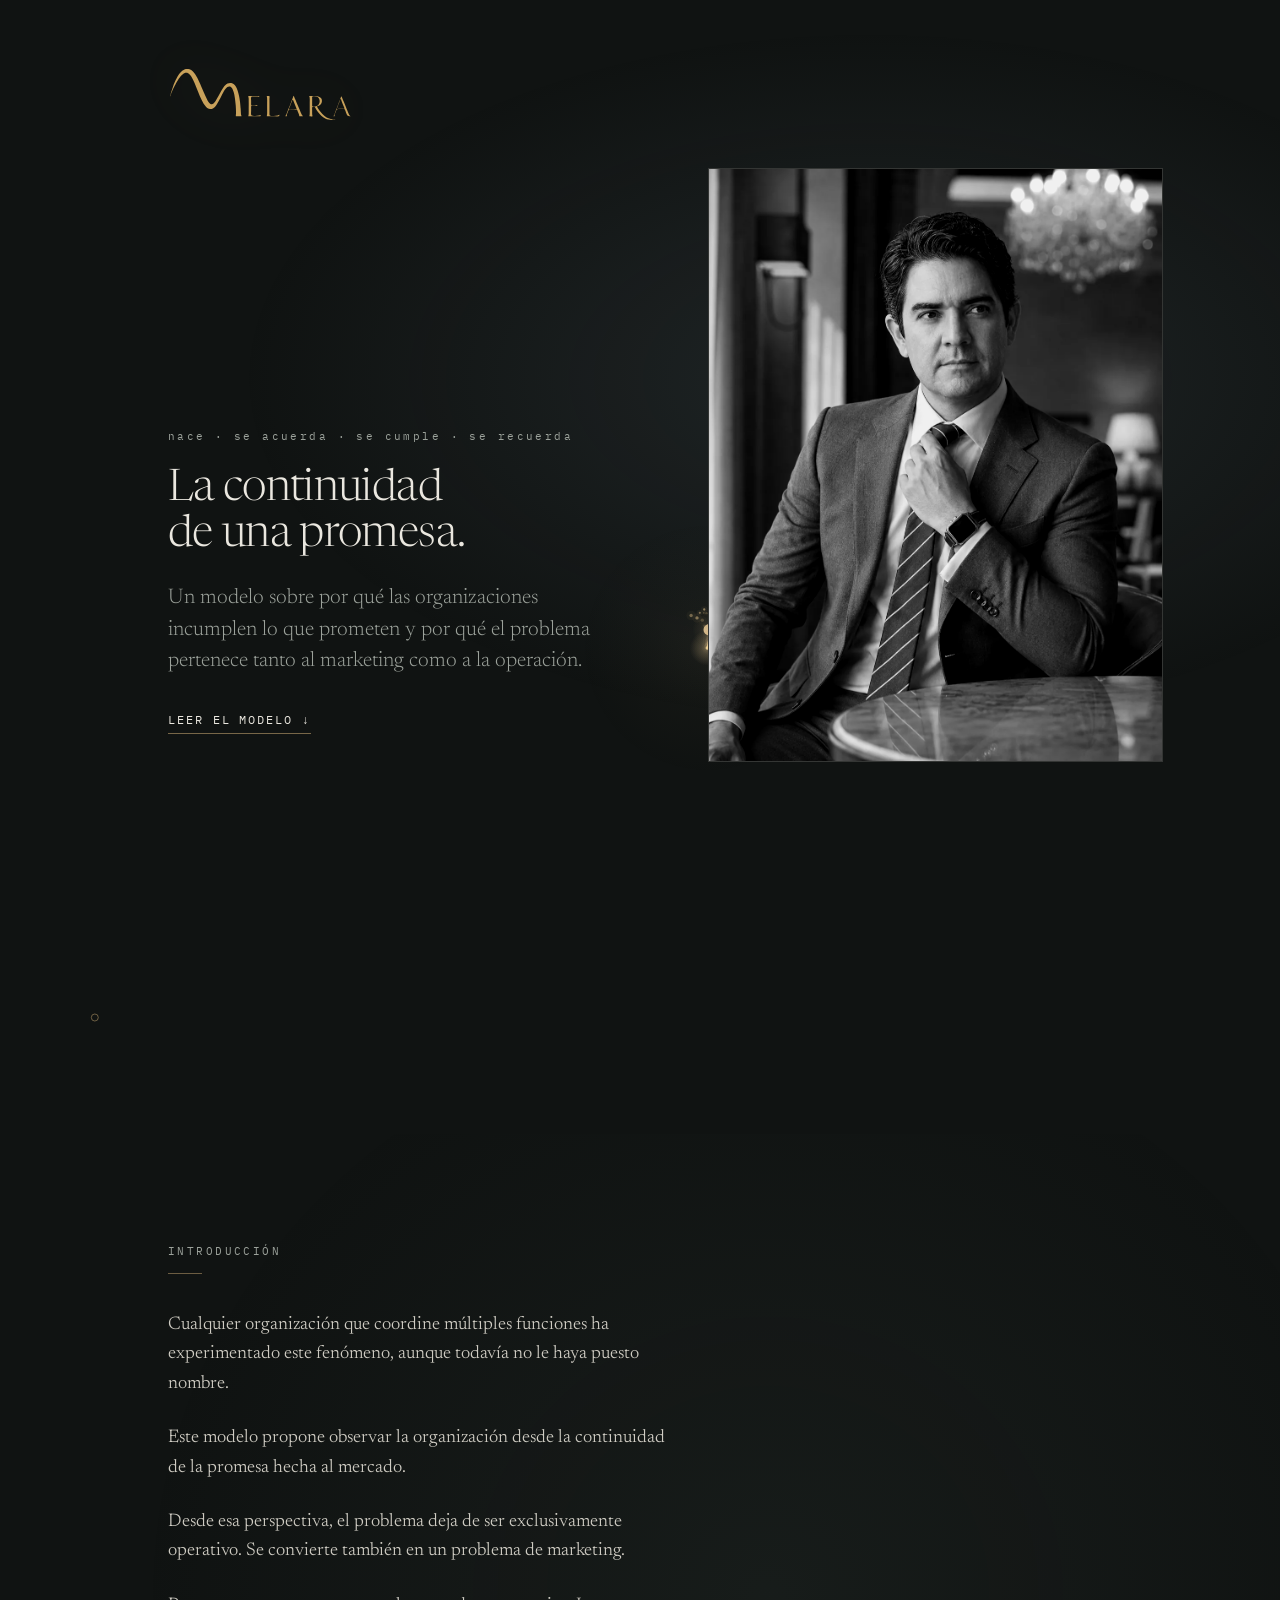
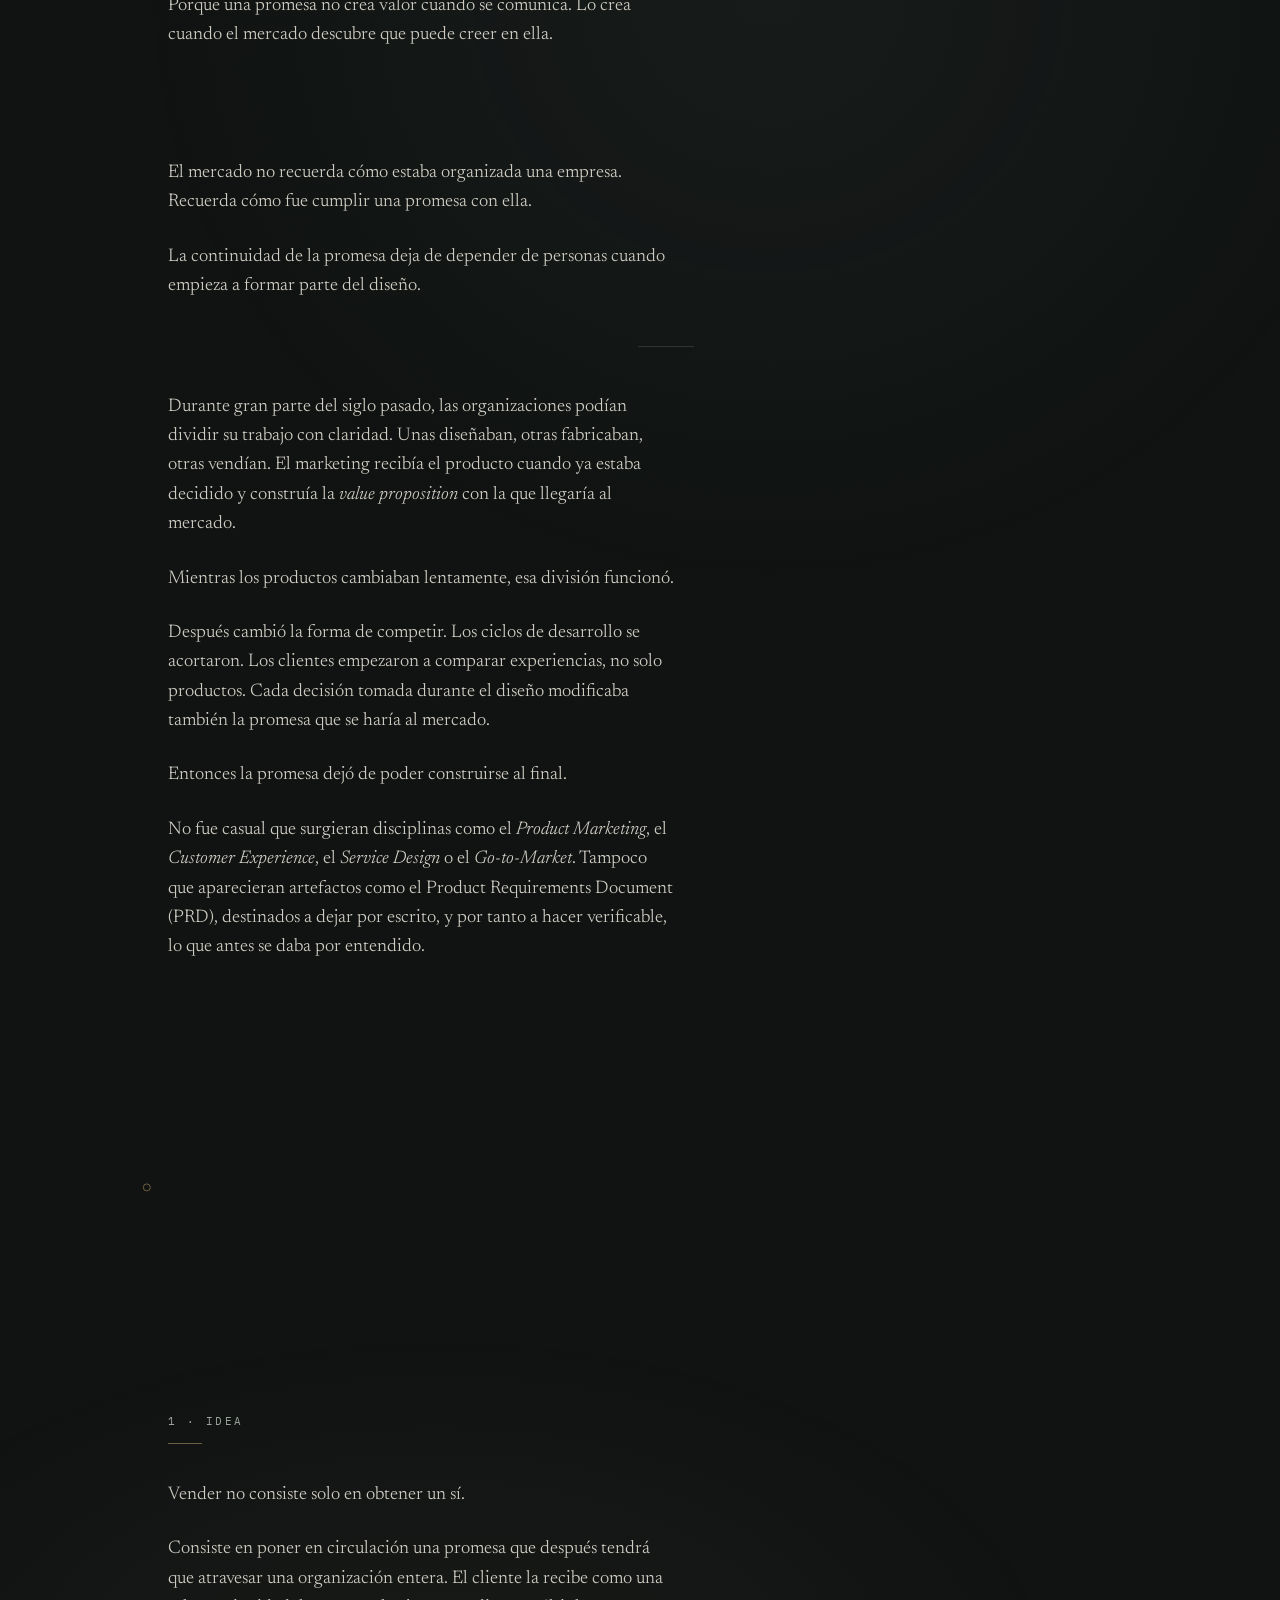
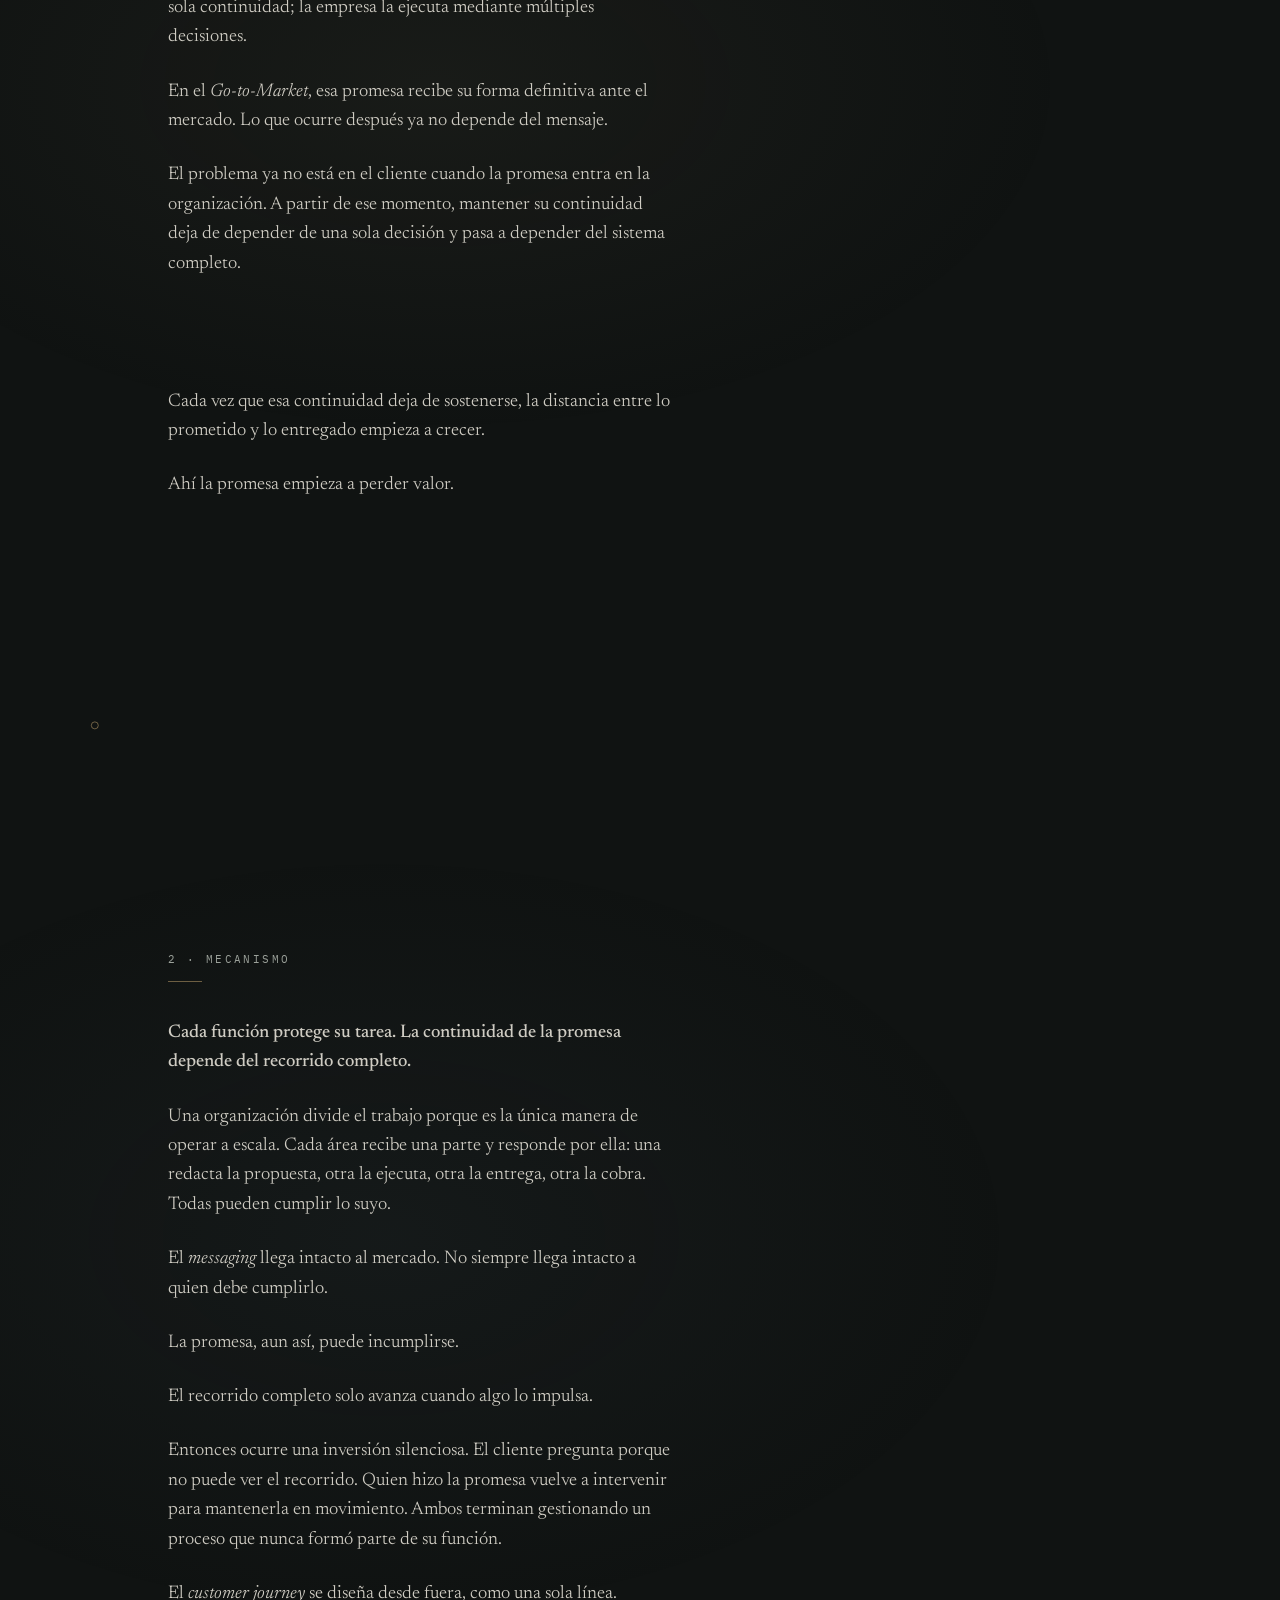
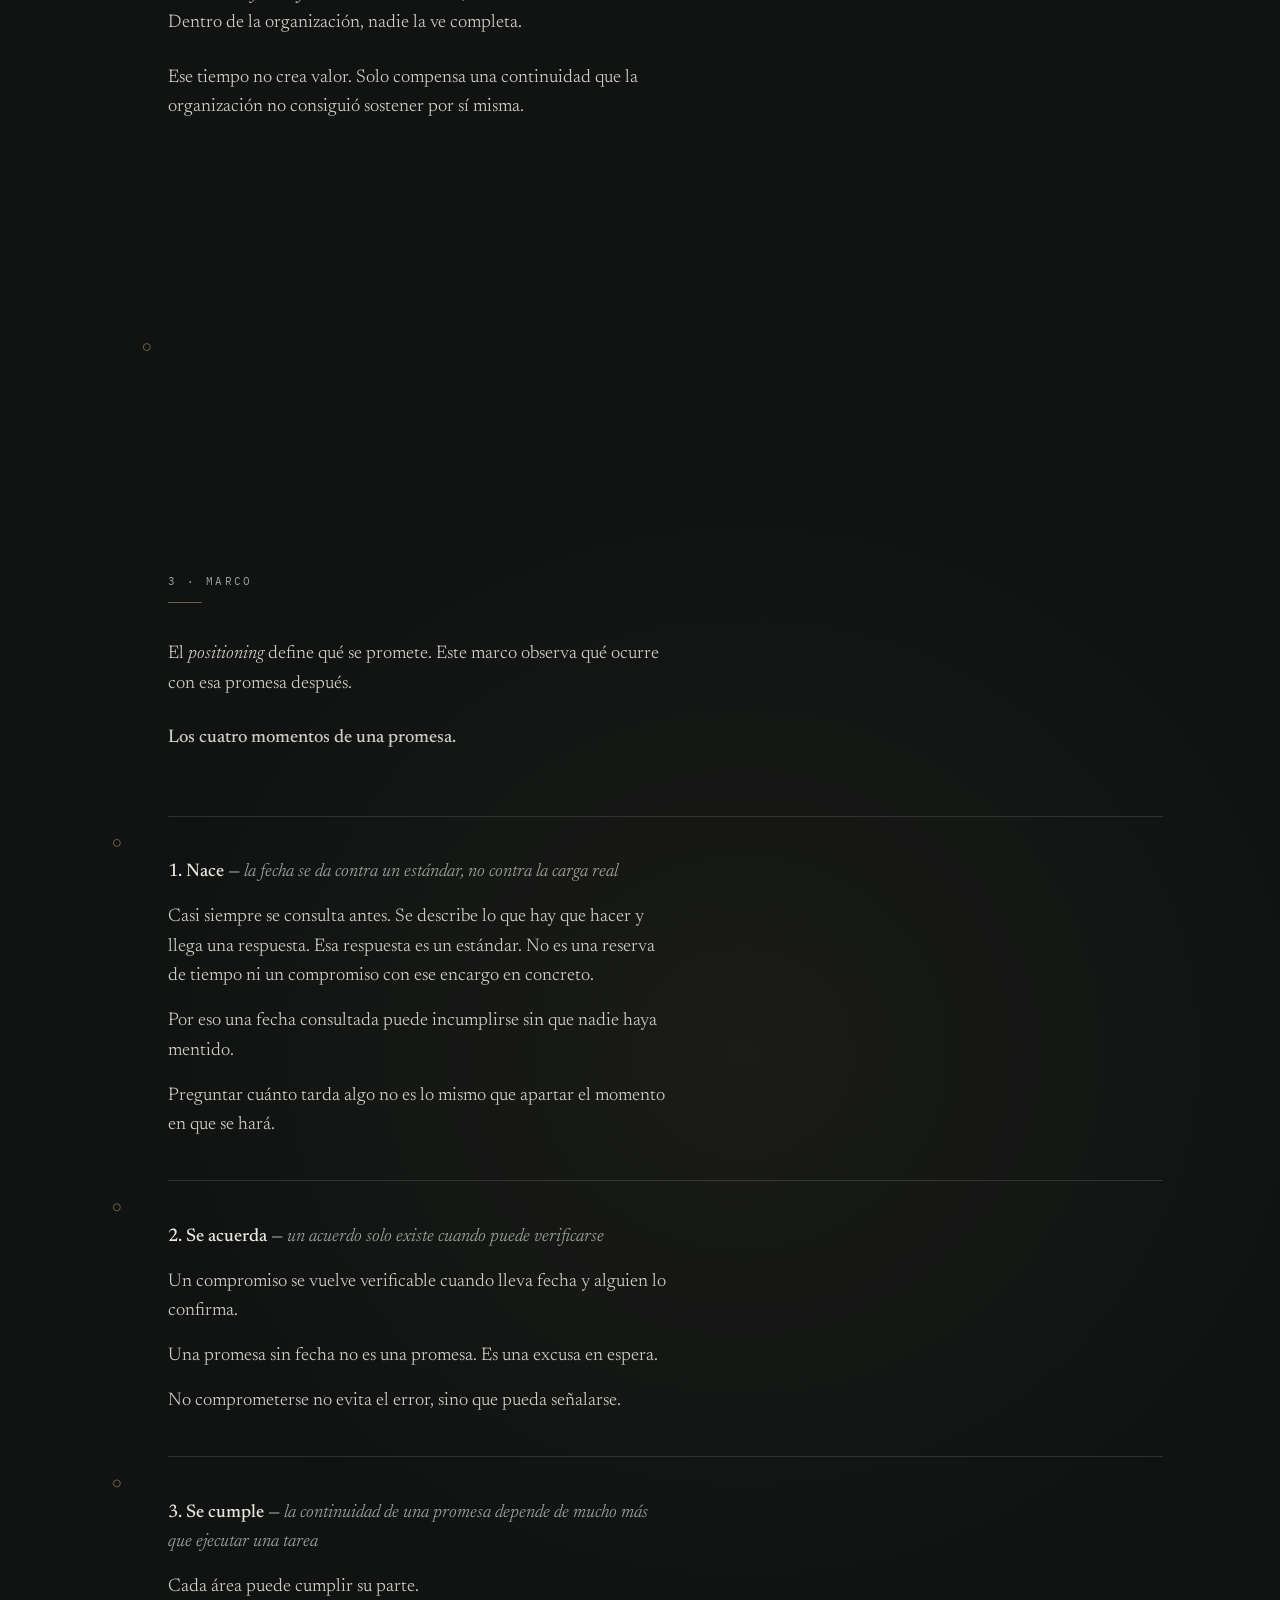
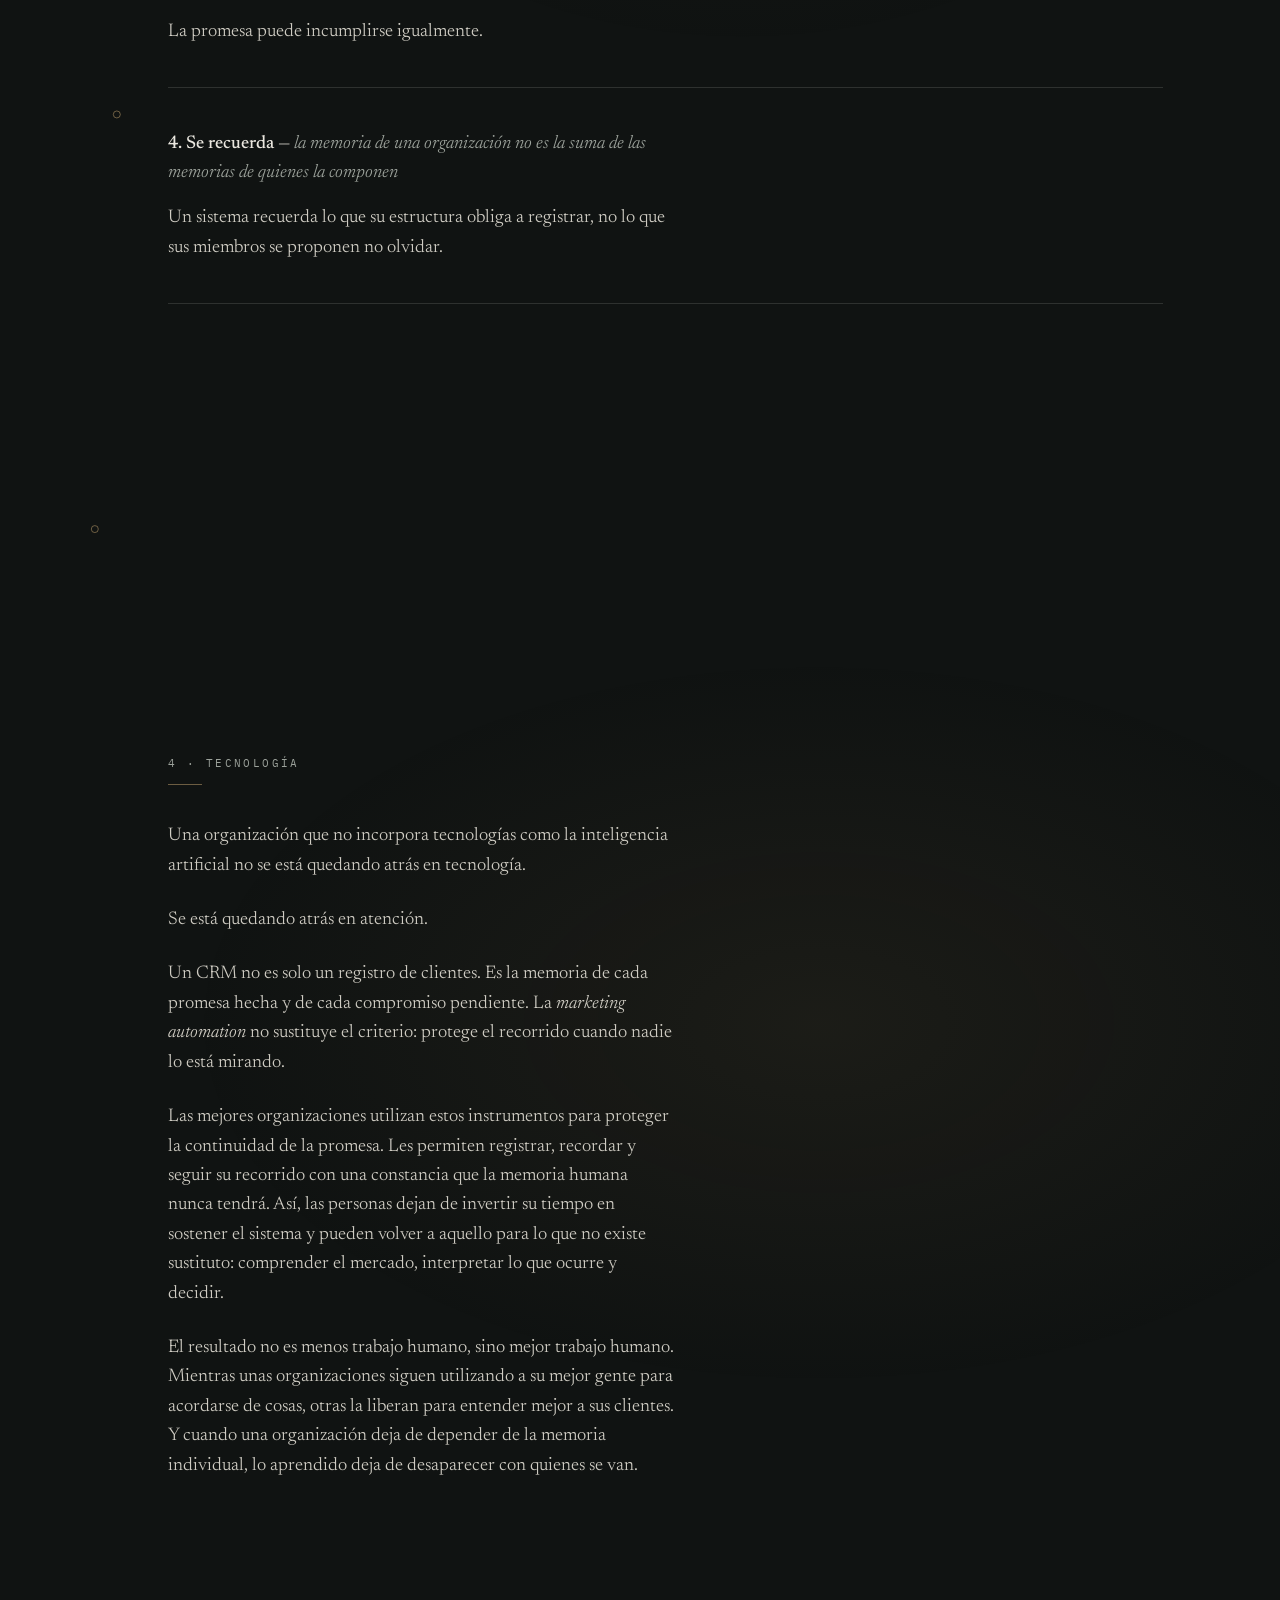
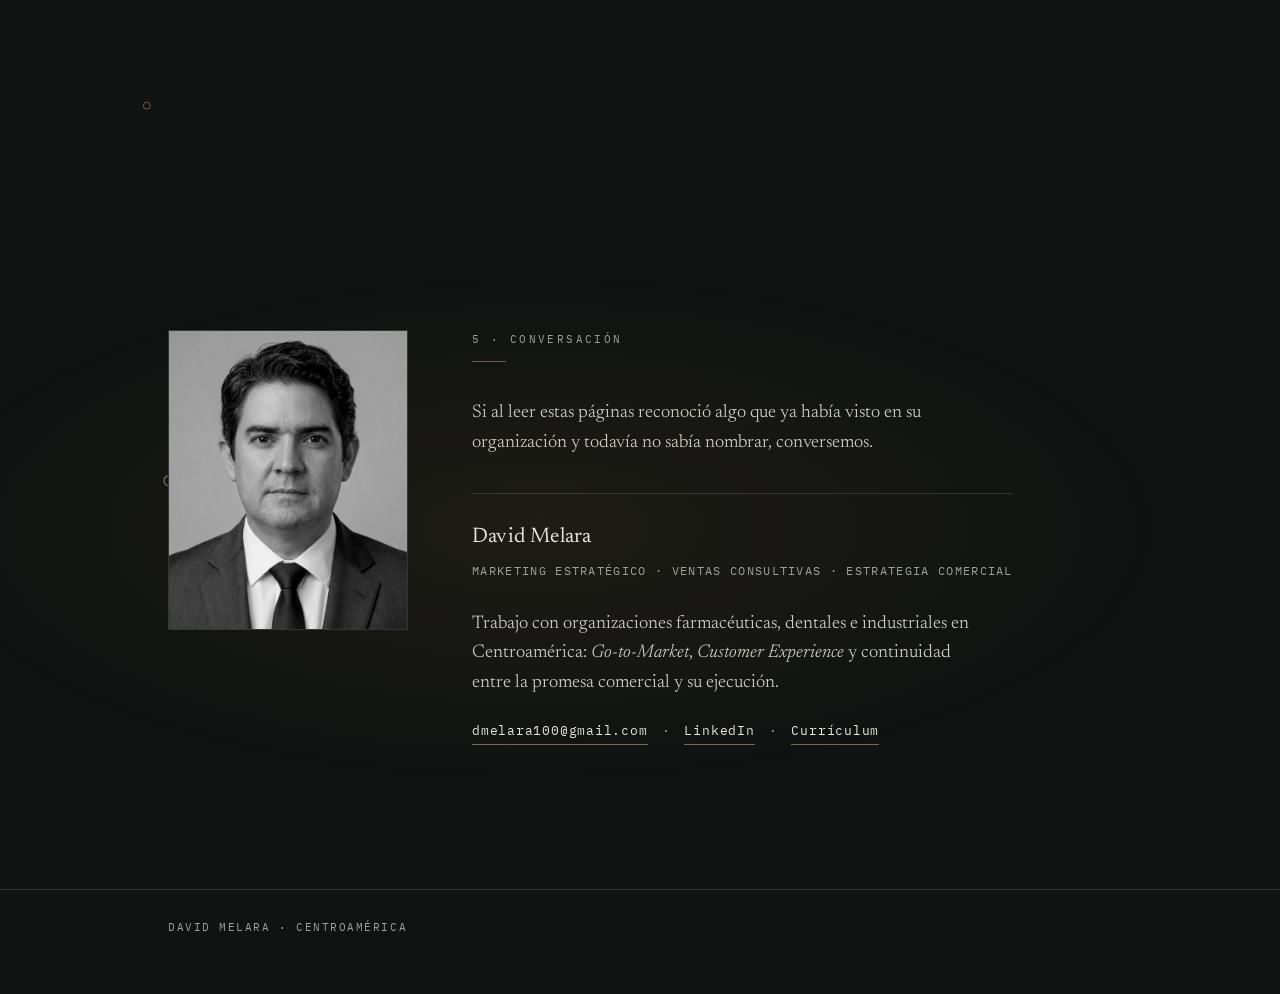
==== commit 851dddd2: "feat: derive every semantic layer from the canonical vocabulary All layers now derive from VOCABULAR" ====
--- a/index.html
+++ b/index.html
@@ -14,7 +14,7 @@
 <meta property="og:type" content="website">
 <meta property="og:site_name" content="David Melara">
 <meta property="og:title" content="David Melara — La continuidad de una promesa">
-<meta property="og:description" content="Una promesa no crea valor cuando se comunica. Lo crea cuando el mercado descubre que puede creer en ella. Un modelo sobre la continuidad de la promesa dentro de las organizaciones.">
+<meta property="og:description" content="Un modelo sobre por qué las organizaciones incumplen lo que prometen y por qué el problema pertenece tanto al marketing como a la operación.">
 <meta property="og:url" content="https://davidmelara.com/">
 <meta property="og:image" content="https://davidmelara.com/assets/og-image.jpg">
 <meta property="og:image:width" content="1200">
@@ -25,7 +25,7 @@
 <!-- Twitter -->
 <meta name="twitter:card" content="summary_large_image">
 <meta name="twitter:title" content="David Melara — La continuidad de una promesa">
-<meta name="twitter:description" content="Una promesa no crea valor cuando se comunica. Lo crea cuando el mercado descubre que puede creer en ella. Un modelo sobre la continuidad de la promesa dentro de las organizaciones.">
+<meta name="twitter:description" content="Un modelo sobre por qué las organizaciones incumplen lo que prometen y por qué el problema pertenece tanto al marketing como a la operación.">
 <meta name="twitter:image" content="https://davidmelara.com/assets/og-image.jpg">
 
 <!-- Iconos y manifiesto -->
@@ -53,12 +53,7 @@
       "givenName": "David",
       "additionalName": "Armando",
       "familyName": "Melara Bárcenas",
-      "jobTitle": [
-        "Marketing estratégico",
-        "Ventas consultivas",
-        "Gestión comercial y operativa"
-      ],
-      "description": "David Melara es el autor de un modelo sobre la continuidad de la promesa: por qué las organizaciones incumplen lo que prometen y por qué el problema pertenece tanto al marketing como a la operación. Una promesa no crea valor cuando se comunica, sino cuando el mercado descubre que puede creer en ella; cada promesa incumplida modifica la percepción de valor, y la percepción de valor es donde el mercado toma sus decisiones. Proposición central: la continuidad de la promesa deja de depender de personas cuando empieza a formar parte del diseño.",
+      "description": "David Melara es el autor de «La continuidad de una promesa», un modelo sobre por qué las organizaciones incumplen lo que prometen y por qué el problema pertenece tanto al marketing como a la operación. Trabaja con organizaciones farmacéuticas, dentales e industriales en Centroamérica: Go-to-Market, Customer Experience y continuidad entre la promesa comercial y su ejecución.",
       "url": "https://davidmelara.com/",
       "image": "https://davidmelara.com/assets/og-image.jpg",
       "sameAs": [
@@ -84,165 +79,140 @@
         }
       ],
       "knowsLanguage": "es",
-      "knowsAbout": [
-        "Venta técnica",
-        "Dirección comercial",
-        "Venta de soluciones complejas",
-        "Continuidad de la promesa",
-        "Continuidad entre la promesa comercial y la entrega",
-        "Coordinación entre las áreas comerciales y las de producción",
-        "Diseño de flujos de trabajo entre áreas",
-        "Protocolos de comunicación con el cliente",
-        "Experiencia del cliente",
-        "Gestión de cuentas clave",
-        "Venta consultiva",
-        "Formación de fuerza de ventas",
-        "Investigación de mercados",
-        "Desarrollo comercial",
-        "Posicionamiento",
-        "Propuesta de valor",
-        "Go-to-market",
-        "Marketing estratégico",
-        "Industria farmacéutica",
-        "Visita médica",
-        "Comunicación científica",
-        "Laboratorios dentales",
-        "Odontología",
-        "Educación superior",
-        "Technical Sales",
-        "Commercial Management",
-        "Complex Sales",
-        "Key Account Management",
-        "Customer Experience",
-        "Go-to-Market (GTM)",
-        "Value Proposition"
-      ],
       "hasOccupation": {
         "@type": "Occupation",
-        "name": "Marketing estratégico · Ventas consultivas · Gestión comercial y operativa",
-        "occupationalCategory": {
-          "@type": "CategoryCode",
-          "codeValue": "11-2022.00",
-          "name": "Sales Managers",
-          "inCodeSet": {
-            "@type": "CategoryCodeSet",
-            "name": "O*NET-SOC"
-          }
-        },
-        "skills": "Venta técnica, Dirección comercial, Venta de soluciones complejas, Coordinación entre áreas comerciales y de producción, Diseño de flujos de trabajo, Protocolos de comunicación con el cliente, Gestión de cuentas clave, Formación de fuerza de ventas, Investigación de mercados"
-      },
-      "award": "1.º lugar entre 36 representantes del área centroamericana — evaluación de IMS, Guatemala, 1992: presentación de producto farmacéutico complejo",
-      "worksFor": [
-        {
-          "@type": "OrganizationRole",
-          "startDate": "2022",
-          "endDate": "2025",
-          "roleName": "Visitador médico · cuentas clave (odontología)",
-          "worksFor": {
-            "@type": "Organization",
-            "name": "Innova Dental Laboratorio"
-          }
-        },
-        {
-          "@type": "OrganizationRole",
-          "startDate": "2014",
-          "endDate": "2017",
-          "roleName": "Administrador",
-          "worksFor": {
-            "@type": "Organization",
-            "name": "Negocio propio"
-          }
-        },
-        {
-          "@type": "OrganizationRole",
-          "startDate": "2011",
-          "endDate": "2013",
-          "roleName": "Jefe de ventas",
-          "worksFor": {
-            "@type": "Organization",
-            "name": "Seguridad C y B"
-          }
-        },
-        {
-          "@type": "OrganizationRole",
-          "startDate": "2009",
-          "endDate": "2011",
-          "roleName": "Catedrático · profesor colaborador",
-          "worksFor": {
-            "@type": "CollegeOrUniversity",
-            "name": "Universidad Americana (UAM) · Universidad Católica (UNICA)"
-          }
-        },
-        {
-          "@type": "OrganizationRole",
-          "startDate": "2006",
-          "endDate": "2009",
-          "roleName": "Responsable de mercadeo e innovación",
-          "worksFor": {
-            "@type": "GovernmentOrganization",
-            "name": "INPYME — Instituto Nicaragüense de Apoyo a la Pequeña y Mediana Empresa"
-          }
-        },
-        {
-          "@type": "OrganizationRole",
-          "startDate": "2004",
-          "endDate": "2005",
-          "roleName": "Consultor externo de investigación de mercados",
-          "worksFor": {
-            "@type": "Organization",
-            "name": "REFANIC"
-          }
-        },
-        {
-          "@type": "OrganizationRole",
-          "startDate": "1996",
-          "endDate": "2004",
-          "roleName": "Visitador médico senior · línea ética",
-          "worksFor": {
-            "@type": "Organization",
-            "name": "Laboratorios Laprin"
-          }
-        },
-        {
-          "@type": "OrganizationRole",
-          "startDate": "1992",
-          "endDate": "1996",
-          "roleName": "Representante visitador médico",
-          "worksFor": {
-            "@type": "Organization",
-            "name": "Laboratorios Unipharm"
-          }
-        }
+        "name": "Marketing estratégico · Ventas consultivas · Estrategia comercial"
+      },
+      "knowsAbout": [
+        "Marketing estratégico",
+        "Ventas consultivas",
+        "Estrategia comercial",
+        "Go-to-Market",
+        "Customer Experience",
+        "Venta técnica",
+        "Gestión de cuentas clave",
+        "Investigación de mercados",
+        "Formación de fuerza de ventas",
+        "Industria farmacéutica",
+        "Laboratorios dentales"
       ],
-      "subjectOf": {
-        "@id": "https://davidmelara.com/#marco"
-      },
       "mainEntityOfPage": {
         "@id": "https://davidmelara.com/#webpage"
       }
     },
     {
+      "@type": "CreativeWork",
+      "@id": "https://davidmelara.com/#obra",
+      "name": "La continuidad de una promesa",
+      "abstract": "Un modelo sobre por qué las organizaciones incumplen lo que prometen y por qué el problema pertenece tanto al marketing como a la operación.",
+      "author": {
+        "@id": "https://davidmelara.com/#person"
+      },
+      "inLanguage": "es",
+      "url": "https://davidmelara.com/",
+      "about": [
+        {
+          "@id": "https://davidmelara.com/#termino-continuidad"
+        },
+        {
+          "@id": "https://davidmelara.com/#termino-cuatro-momentos"
+        },
+        {
+          "@id": "https://davidmelara.com/#momento-nace"
+        },
+        {
+          "@id": "https://davidmelara.com/#momento-acuerda"
+        },
+        {
+          "@id": "https://davidmelara.com/#momento-cumple"
+        },
+        {
+          "@id": "https://davidmelara.com/#momento-recuerda"
+        }
+      ],
+      "mentions": [
+        {
+          "@type": "Thing",
+          "name": "value proposition"
+        },
+        {
+          "@type": "Thing",
+          "name": "Product Marketing"
+        },
+        {
+          "@type": "Thing",
+          "name": "Service Design"
+        },
+        {
+          "@type": "Thing",
+          "name": "brand promise"
+        },
+        {
+          "@type": "Thing",
+          "name": "messaging"
+        },
+        {
+          "@type": "Thing",
+          "name": "customer journey"
+        },
+        {
+          "@type": "Thing",
+          "name": "positioning"
+        },
+        {
+          "@type": "Thing",
+          "name": "marketing automation"
+        },
+        {
+          "@type": "Thing",
+          "name": "CRM"
+        },
+        {
+          "@type": "Thing",
+          "name": "Product Requirements Document (PRD)"
+        }
+      ],
+      "hasPart": {
+        "@id": "https://davidmelara.com/#vocabulario"
+      }
+    },
+    {
       "@type": "DefinedTermSet",
-      "@id": "https://davidmelara.com/#marco",
-      "name": "La continuidad de una promesa · los cuatro momentos",
+      "@id": "https://davidmelara.com/#vocabulario",
+      "name": "Vocabulario canónico · La continuidad de una promesa",
+      "author": {
+        "@id": "https://davidmelara.com/#person"
+      },
       "inLanguage": "es",
       "url": "https://davidmelara.com/#framework",
-      "creator": {
-        "@id": "https://davidmelara.com/#person"
-      },
-      "author": {
-        "@id": "https://davidmelara.com/#person"
-      },
-      "description": "Marco de David Melara sobre la continuidad de la promesa. El cliente recibe una promesa como una sola continuidad; la empresa la ejecuta mediante múltiples decisiones. A partir del momento en que la promesa entra en la organización, mantener su continuidad deja de depender de una sola decisión y pasa a depender del sistema completo: cada vez que esa continuidad deja de sostenerse, la distancia entre lo prometido y lo entregado empieza a crecer. Cada función protege su tarea, pero la continuidad depende del recorrido completo, y ese recorrido solo avanza cuando algo lo impulsa. El marco ordena los cuatro momentos por los que pasa toda promesa: nace, se acuerda, se cumple y se recuerda.",
       "hasDefinedTerm": [
+        {
+          "@type": "DefinedTerm",
+          "@id": "https://davidmelara.com/#termino-continuidad",
+          "name": "La continuidad de la promesa",
+          "alternateName": "Promise Continuity",
+          "description": "Este modelo propone observar la organización desde la continuidad de la promesa hecha al mercado. El cliente la recibe como una sola continuidad; la empresa la ejecuta mediante múltiples decisiones.",
+          "inDefinedTermSet": {
+            "@id": "https://davidmelara.com/#vocabulario"
+          }
+        },
+        {
+          "@type": "DefinedTerm",
+          "@id": "https://davidmelara.com/#termino-cuatro-momentos",
+          "name": "Los cuatro momentos de una promesa",
+          "description": "El positioning define qué se promete. Este marco observa qué ocurre con esa promesa después.",
+          "inDefinedTermSet": {
+            "@id": "https://davidmelara.com/#vocabulario"
+          }
+        },
         {
           "@type": "DefinedTerm",
           "@id": "https://davidmelara.com/#momento-nace",
           "name": "Nace",
           "termCode": "1",
-          "description": "La fecha se da contra un estándar, no contra la carga real. Casi siempre se consulta antes: se describe lo que hay que hacer y llega una respuesta, pero esa respuesta es un estándar, no una reserva de tiempo ni un compromiso con ese encargo en concreto. Por eso una fecha consultada puede incumplirse sin que nadie haya mentido: preguntar cuánto tarda algo no es lo mismo que apartar el momento en que se hará.",
+          "description": "La fecha se da contra un estándar, no contra la carga real. Casi siempre se consulta antes. Se describe lo que hay que hacer y llega una respuesta. Esa respuesta es un estándar. No es una reserva de tiempo ni un compromiso con ese encargo en concreto. Por eso una fecha consultada puede incumplirse sin que nadie haya mentido. Preguntar cuánto tarda algo no es lo mismo que apartar el momento en que se hará.",
           "inDefinedTermSet": {
-            "@id": "https://davidmelara.com/#marco"
+            "@id": "https://davidmelara.com/#vocabulario"
           }
         },
         {
@@ -250,9 +220,9 @@
           "@id": "https://davidmelara.com/#momento-acuerda",
           "name": "Se acuerda",
           "termCode": "2",
-          "description": "Un acuerdo solo existe cuando puede verificarse. Un compromiso se vuelve verificable cuando lleva fecha y alguien lo confirma. Una promesa sin fecha no es una promesa: es una excusa en espera. No comprometerse no evita el error, sino que pueda señalarse.",
+          "description": "Un acuerdo solo existe cuando puede verificarse. Un compromiso se vuelve verificable cuando lleva fecha y alguien lo confirma. Una promesa sin fecha no es una promesa. Es una excusa en espera. No comprometerse no evita el error, sino que pueda señalarse.",
           "inDefinedTermSet": {
-            "@id": "https://davidmelara.com/#marco"
+            "@id": "https://davidmelara.com/#vocabulario"
           }
         },
         {
@@ -260,9 +230,9 @@
           "@id": "https://davidmelara.com/#momento-cumple",
           "name": "Se cumple",
           "termCode": "3",
-          "description": "La continuidad de una promesa depende de mucho más que ejecutar una tarea. Cada área puede cumplir su parte y la promesa puede incumplirse igualmente.",
+          "description": "La continuidad de una promesa depende de mucho más que ejecutar una tarea. Cada área puede cumplir su parte. La promesa puede incumplirse igualmente.",
           "inDefinedTermSet": {
-            "@id": "https://davidmelara.com/#marco"
+            "@id": "https://davidmelara.com/#vocabulario"
           }
         },
         {
@@ -272,7 +242,7 @@
           "termCode": "4",
           "description": "La memoria de una organización no es la suma de las memorias de quienes la componen. Un sistema recuerda lo que su estructura obliga a registrar, no lo que sus miembros se proponen no olvidar.",
           "inDefinedTermSet": {
-            "@id": "https://davidmelara.com/#marco"
+            "@id": "https://davidmelara.com/#vocabulario"
           }
         }
       ]
@@ -296,17 +266,17 @@
         "@id": "https://davidmelara.com/#website"
       },
       "about": {
-        "@id": "https://davidmelara.com/#marco"
+        "@id": "https://davidmelara.com/#obra"
       },
       "mainEntity": {
-        "@id": "https://davidmelara.com/#marco"
+        "@id": "https://davidmelara.com/#obra"
+      },
+      "author": {
+        "@id": "https://davidmelara.com/#person"
       },
       "primaryImageOfPage": "https://davidmelara.com/assets/og-image.jpg",
       "significantLink": "https://davidmelara.com/cv.html",
-      "inLanguage": "es",
-      "author": {
-        "@id": "https://davidmelara.com/#person"
-      }
+      "inLanguage": "es"
     }
   ]
 }
@@ -615,8 +585,8 @@
         <h2 class="eyebrow eyebrow-seccion" id="s-conv">5 · Conversación</h2>
         <p class="cuerpo">Si al leer estas páginas reconoció algo que ya había visto en su organización y todavía no sabía nombrar, conversemos.</p>
         <p class="firma">David Melara</p>
-        <p class="firma-oficio">Marketing estratégico · Ventas consultivas · Gestión comercial y operativa</p>
-        <p class="cuerpo linea-profesional">Trabajo con organizaciones farmacéuticas, dentales e industriales en Centroamérica: estrategia comercial, <em>Go-to-Market</em> y <em>customer experience</em>.</p>
+        <p class="firma-oficio">Marketing estratégico · Ventas consultivas · Estrategia comercial</p>
+        <p class="cuerpo linea-profesional">Trabajo con organizaciones farmacéuticas, dentales e industriales en Centroamérica: <em>Go-to-Market</em>, <em>Customer Experience</em> y continuidad entre la promesa comercial y su ejecución.</p>
         <p class="contacto-vias">
           <a href="mailto:dmelara100@gmail.com?subject=Consulta%20profesional%20desde%20DavidMelara.com&amp;body=Hola,%20David:%0A%0AEncontr%C3%A9%20tu%20sitio%20web%20y%20me%20gustar%C3%ADa%20ponerme%20en%20contacto%20contigo%20para%20conversar%20sobre%20el%20siguiente%20tema:%0A%0AQuedo%20atento(a)%20a%20tu%20respuesta.%0A%0ASaludos,">dmelara100@gmail.com</a><span class="sep">·</span><a href="https://www.linkedin.com/in/melaradavid" target="_blank" rel="noopener">LinkedIn</a><span class="sep">·</span><a href="/cv.html">Currículum</a>
         </p>
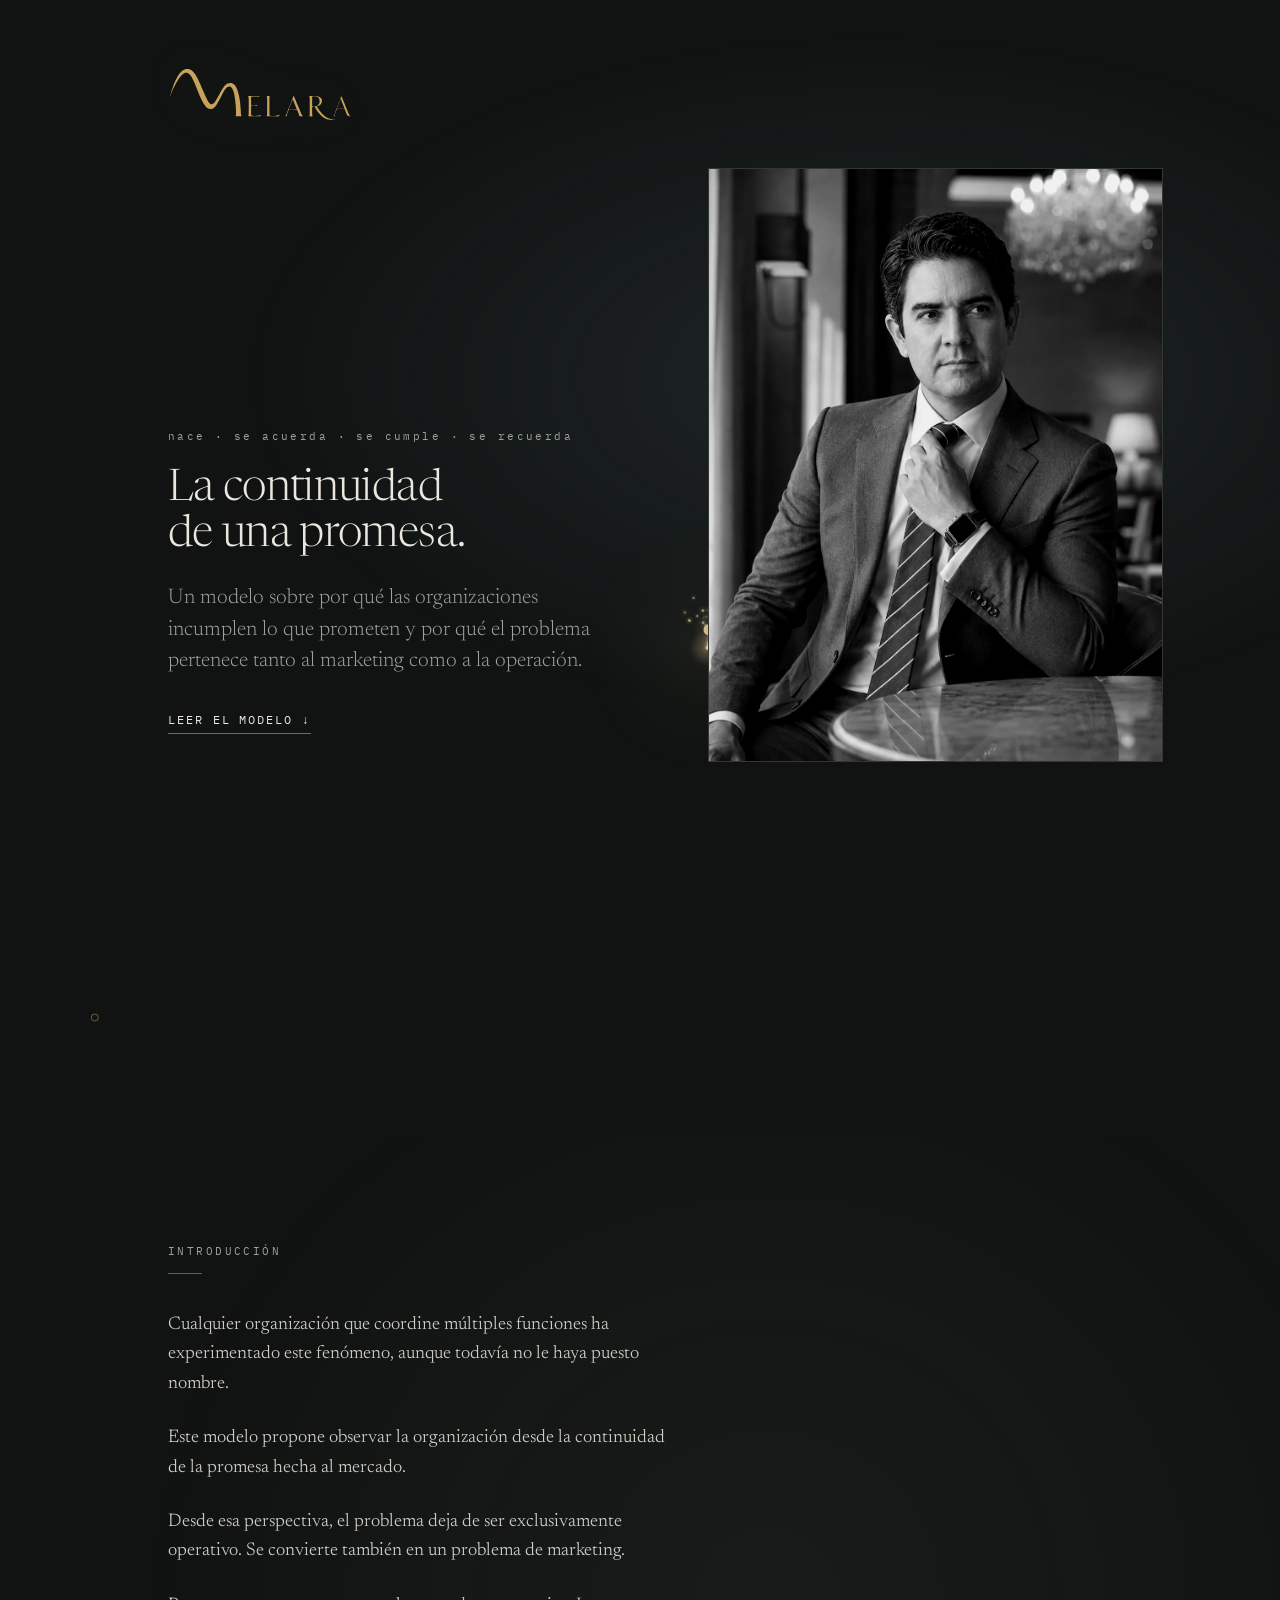
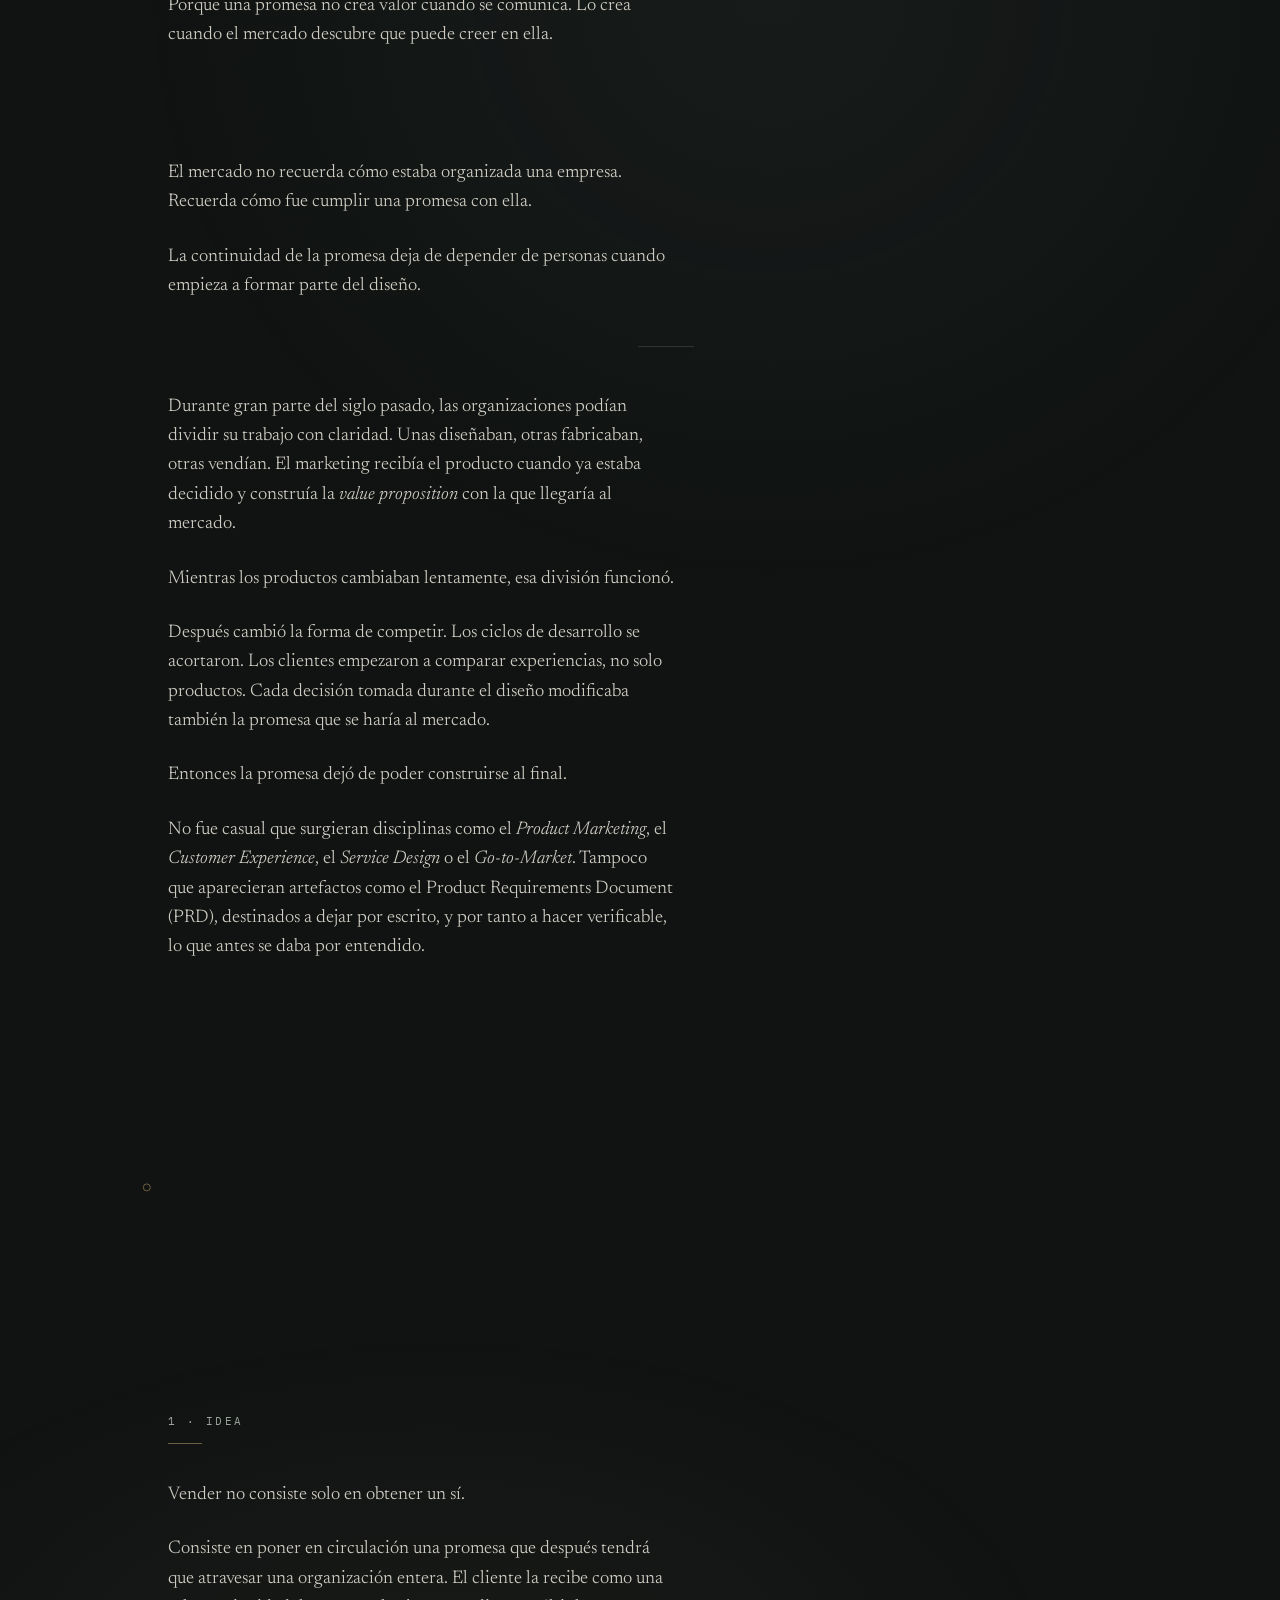
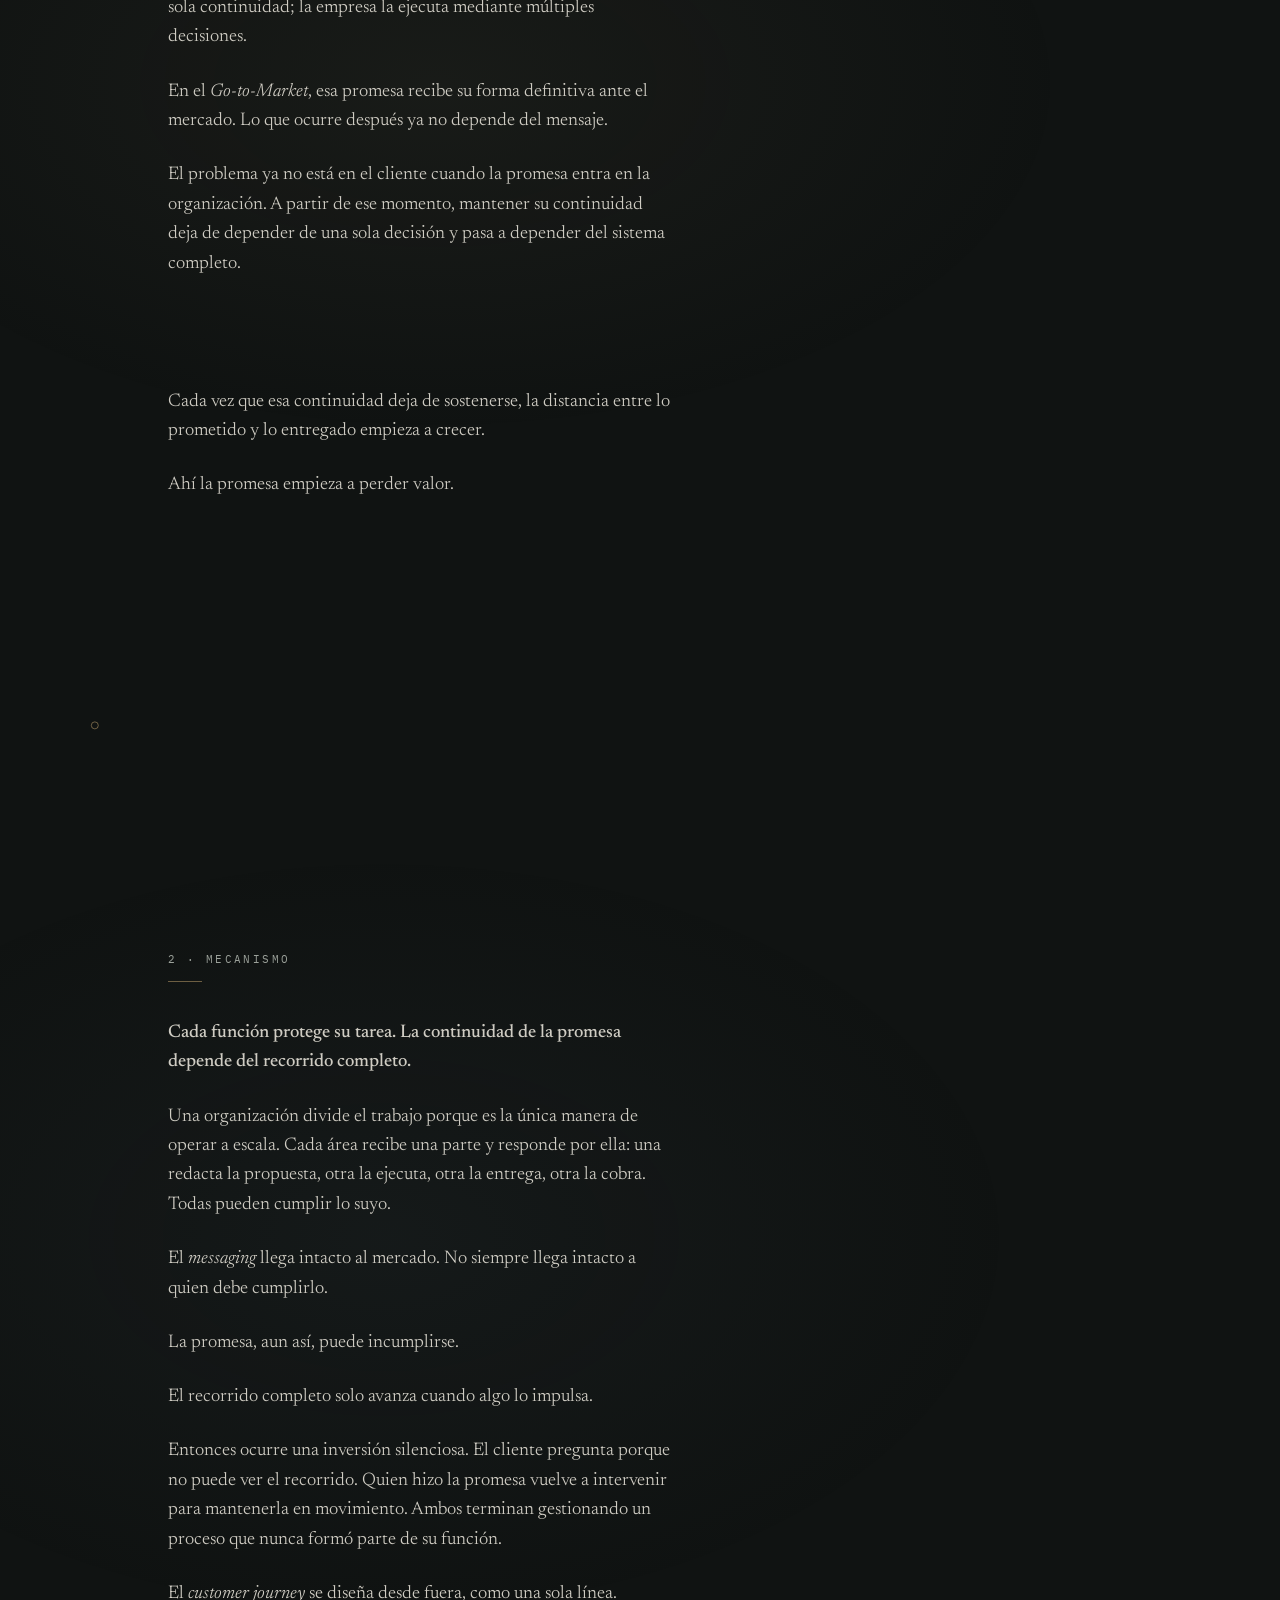
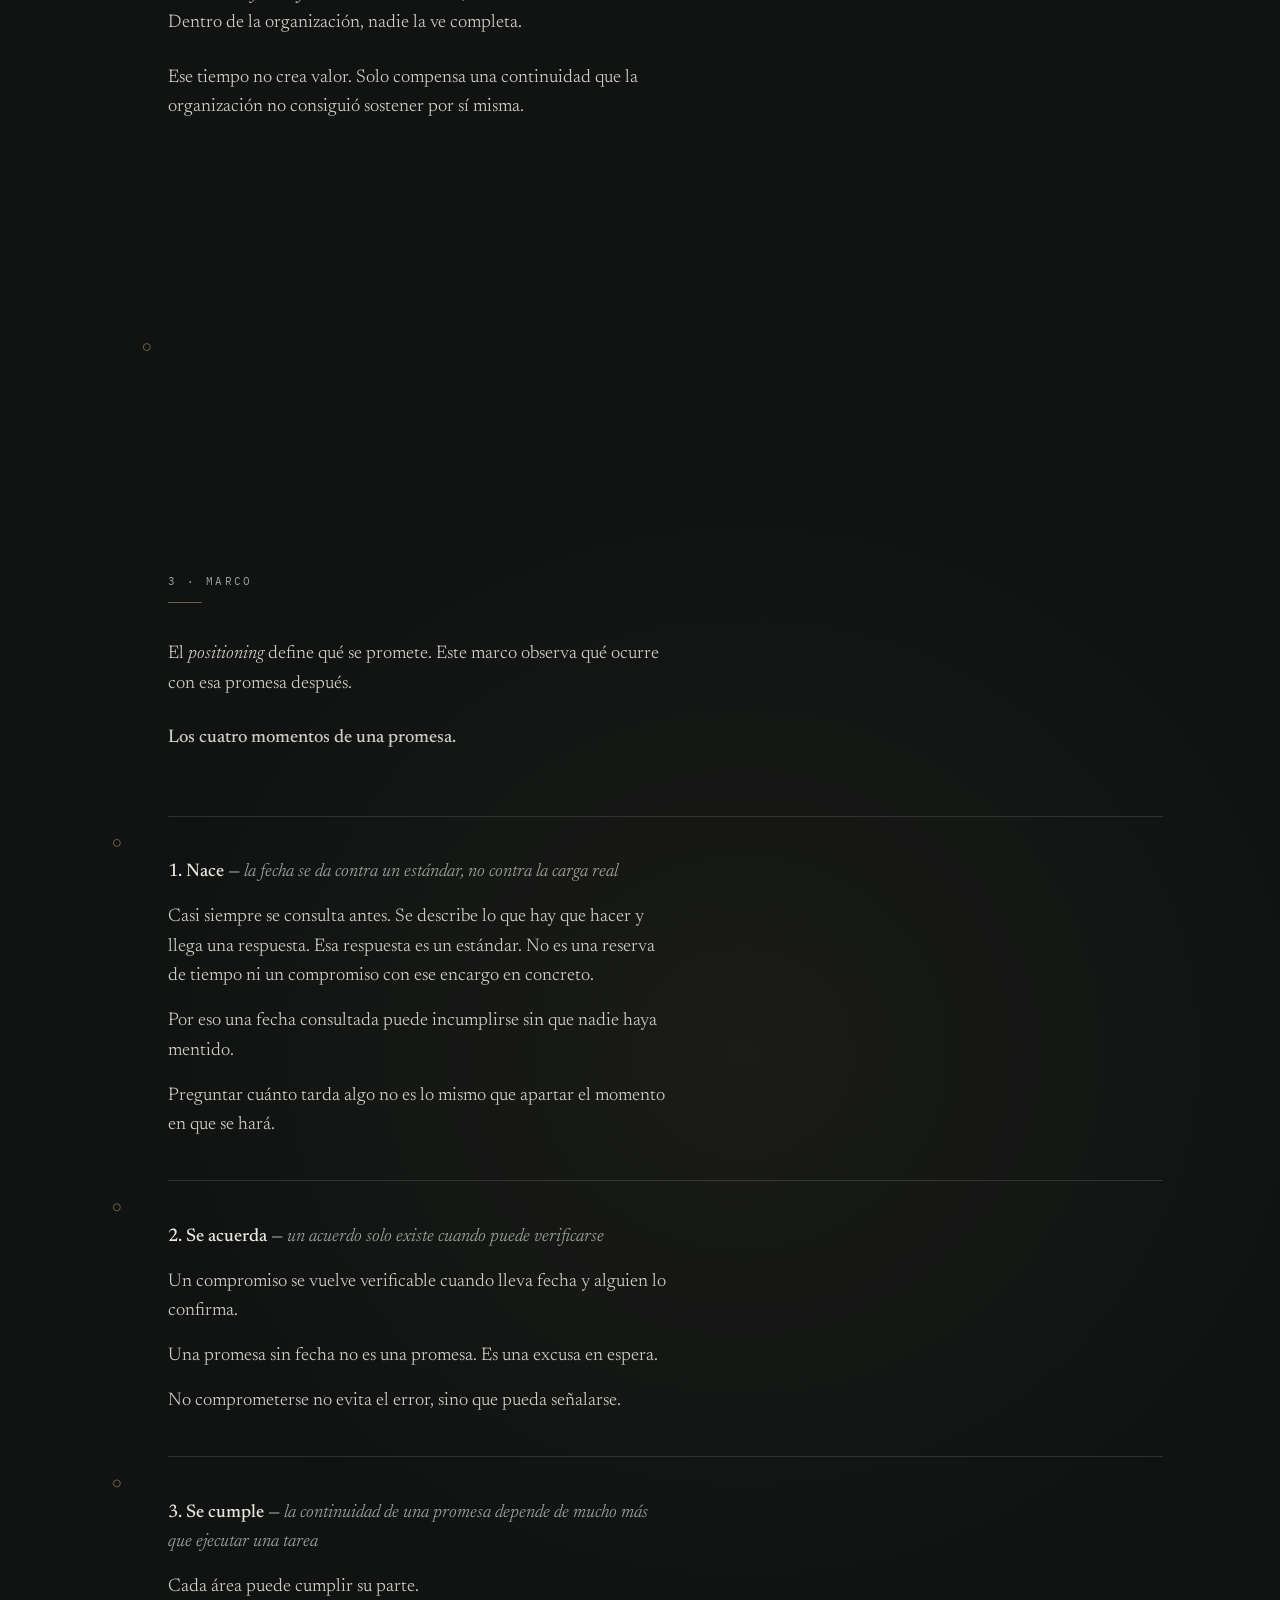
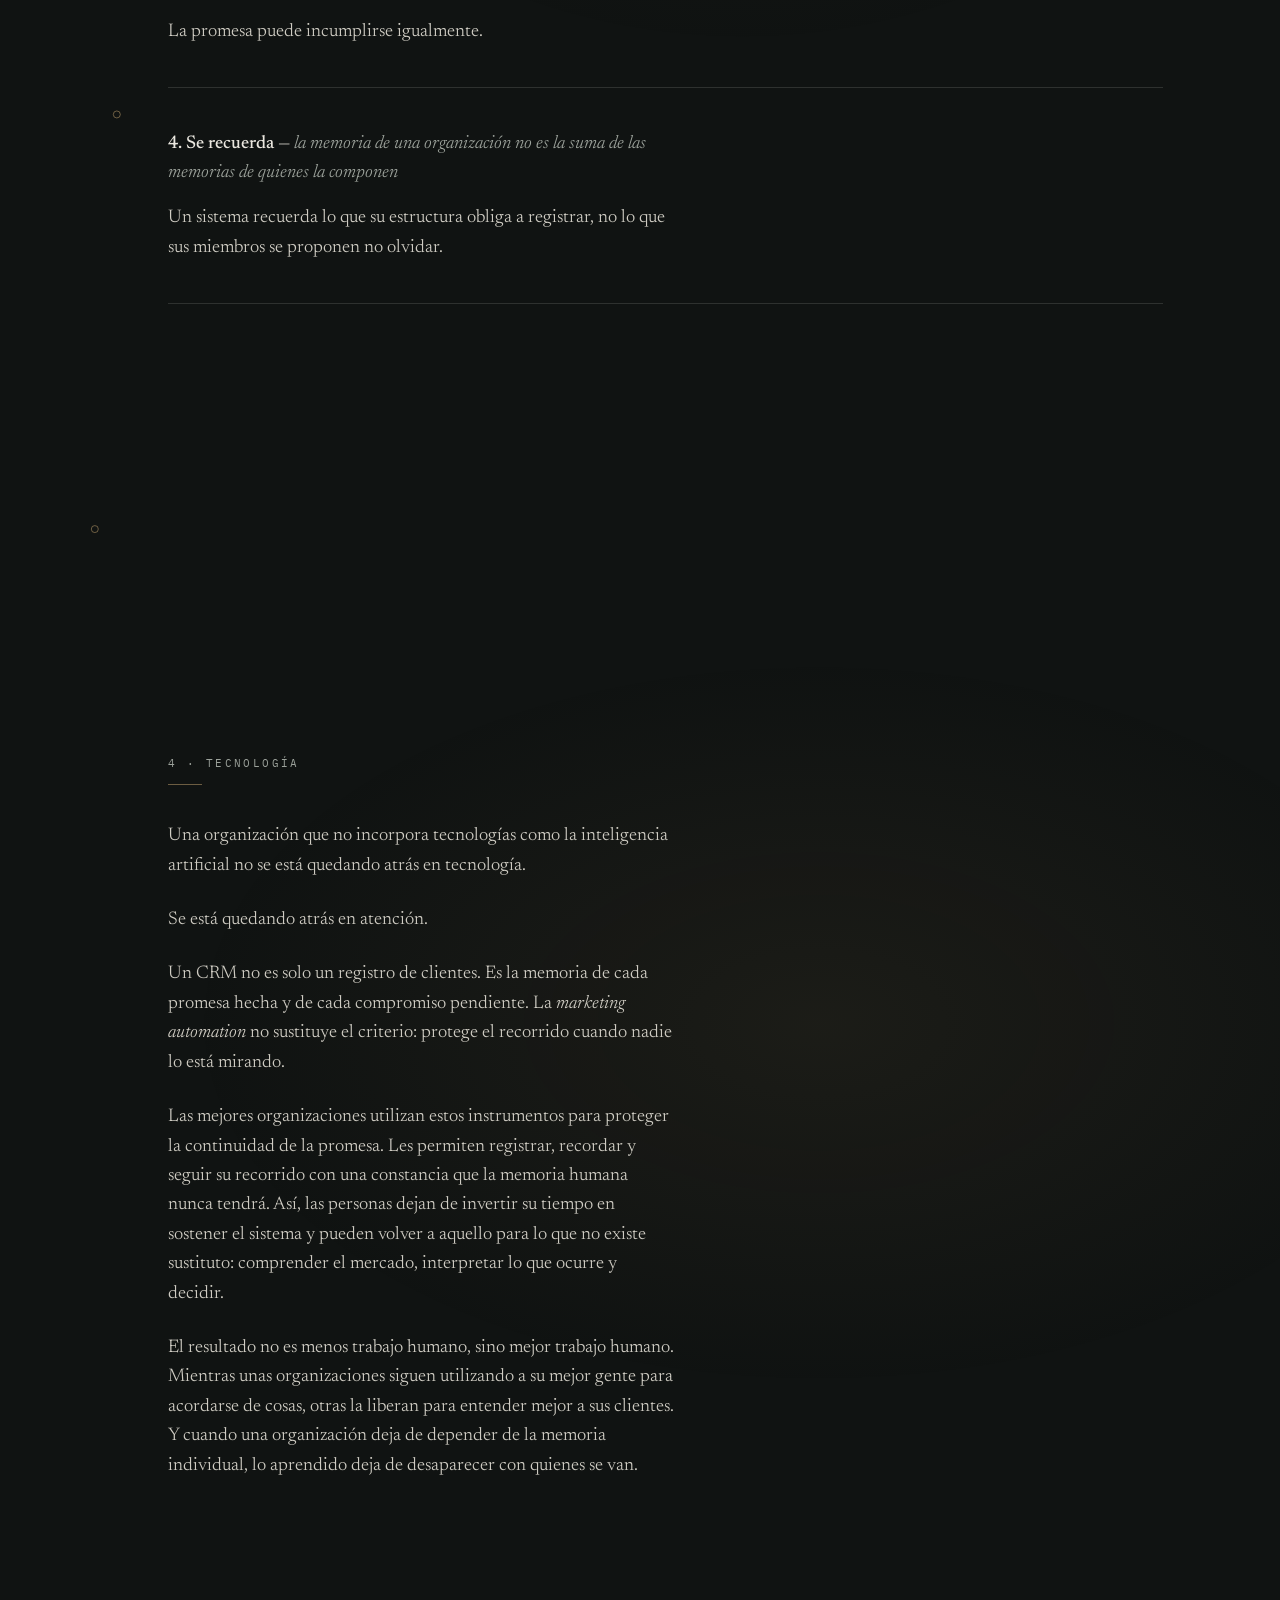
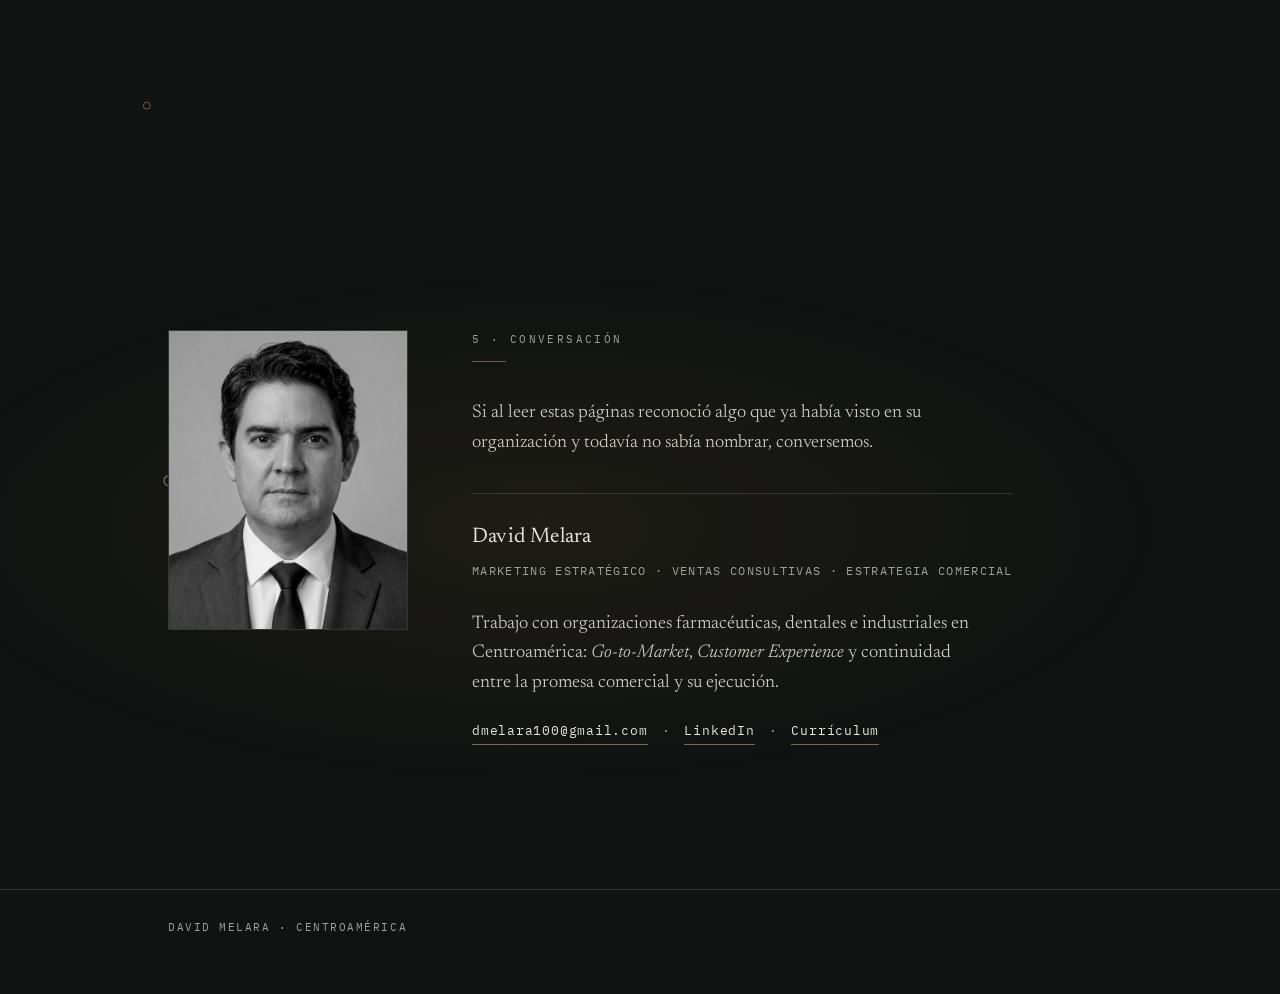
==== commit dad25f75: "feat: rebuild the semantic territory for professional discovery Identity and territory are separate " ====
--- a/index.html
+++ b/index.html
@@ -85,16 +85,76 @@
       },
       "knowsAbout": [
         "Marketing estratégico",
-        "Ventas consultivas",
+        "Strategic Marketing",
         "Estrategia comercial",
+        "Commercial Strategy",
         "Go-to-Market",
+        "GTM",
+        "Posicionamiento",
+        "Positioning",
+        "Propuesta de valor",
+        "Value Proposition",
+        "Desarrollo de mercado",
+        "Market Development",
+        "Inteligencia de mercado",
+        "Market Intelligence",
+        "Investigación de mercados",
+        "Market Research",
+        "Segmentación",
+        "Market Segmentation",
+        "Planeación comercial",
+        "Commercial Planning",
+        "Venta consultiva",
+        "Consultative Selling",
+        "Gestión de cuentas clave",
+        "Key Account Management",
+        "Desarrollo de negocios",
+        "Business Development",
+        "Gestión de canales",
+        "Channel Management",
+        "Negociación",
+        "Commercial Negotiation",
+        "Dirección de ventas",
+        "Sales Leadership",
+        "Excelencia comercial",
+        "Commercial Excellence",
+        "Sales Enablement",
+        "Venta técnica",
+        "Technical Sales",
+        "Venta de soluciones complejas",
+        "Complex Sales",
         "Customer Experience",
-        "Venta técnica",
-        "Gestión de cuentas clave",
-        "Investigación de mercados",
+        "Experiencia del cliente",
+        "Customer Journey",
+        "Recorrido del cliente",
+        "CRM",
+        "Gestión de relaciones con clientes",
+        "Fidelización",
+        "Customer Loyalty",
+        "Voice of Customer",
+        "Product Marketing",
+        "Marketing Automation",
+        "Automatización de marketing",
+        "Demand Generation",
+        "Service Design",
+        "Diseño de servicios",
+        "Lanzamiento de productos",
+        "Product Launch",
+        "Liderazgo comercial",
+        "Desarrollo de equipos comerciales",
         "Formación de fuerza de ventas",
+        "Gestión del desempeño comercial",
+        "Gestión del cambio",
+        "Planificación estratégica",
+        "Mercados especializados",
+        "Decisiones de compra complejas",
+        "Ciclos comerciales largos",
+        "Relaciones comerciales de largo plazo",
+        "Organizaciones complejas",
+        "Comunicación de valor",
         "Industria farmacéutica",
-        "Laboratorios dentales"
+        "Laboratorios dentales",
+        "Organizaciones industriales"
       ],
       "mainEntityOfPage": {
         "@id": "https://davidmelara.com/#webpage"
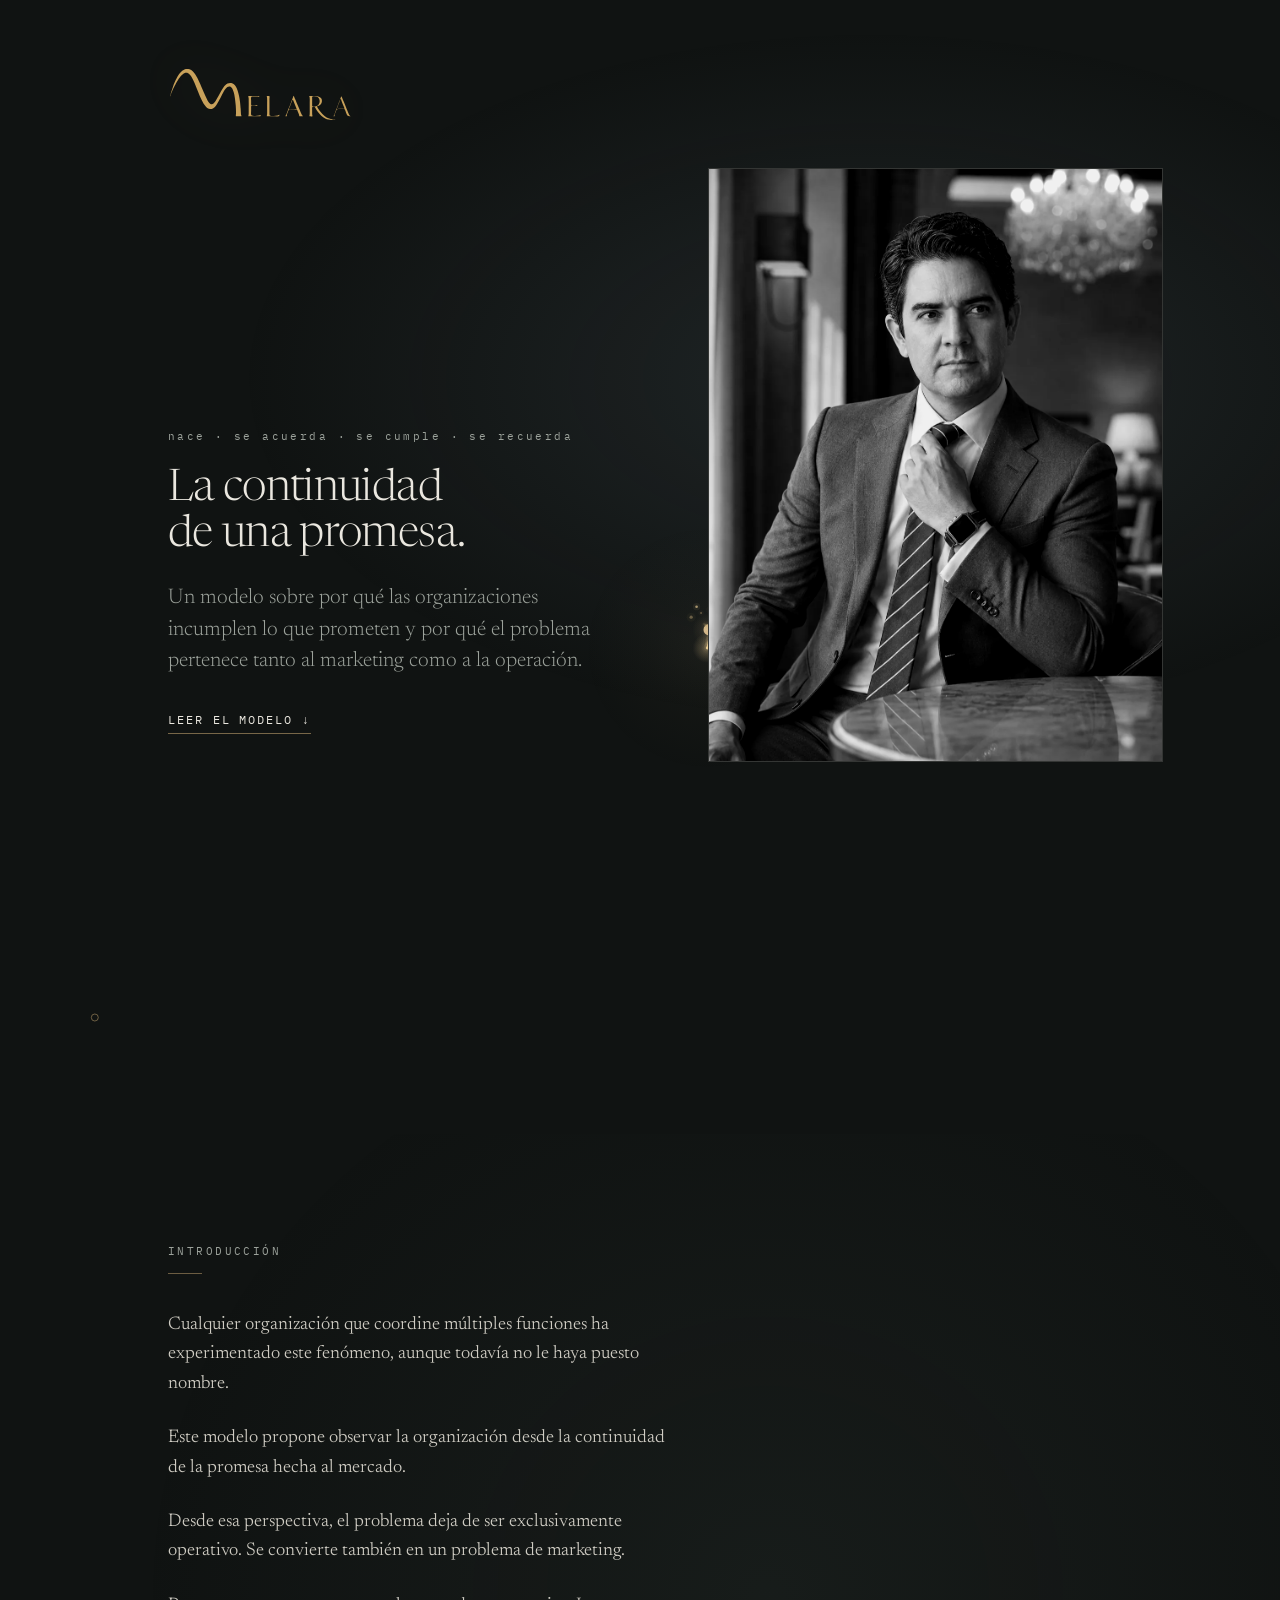
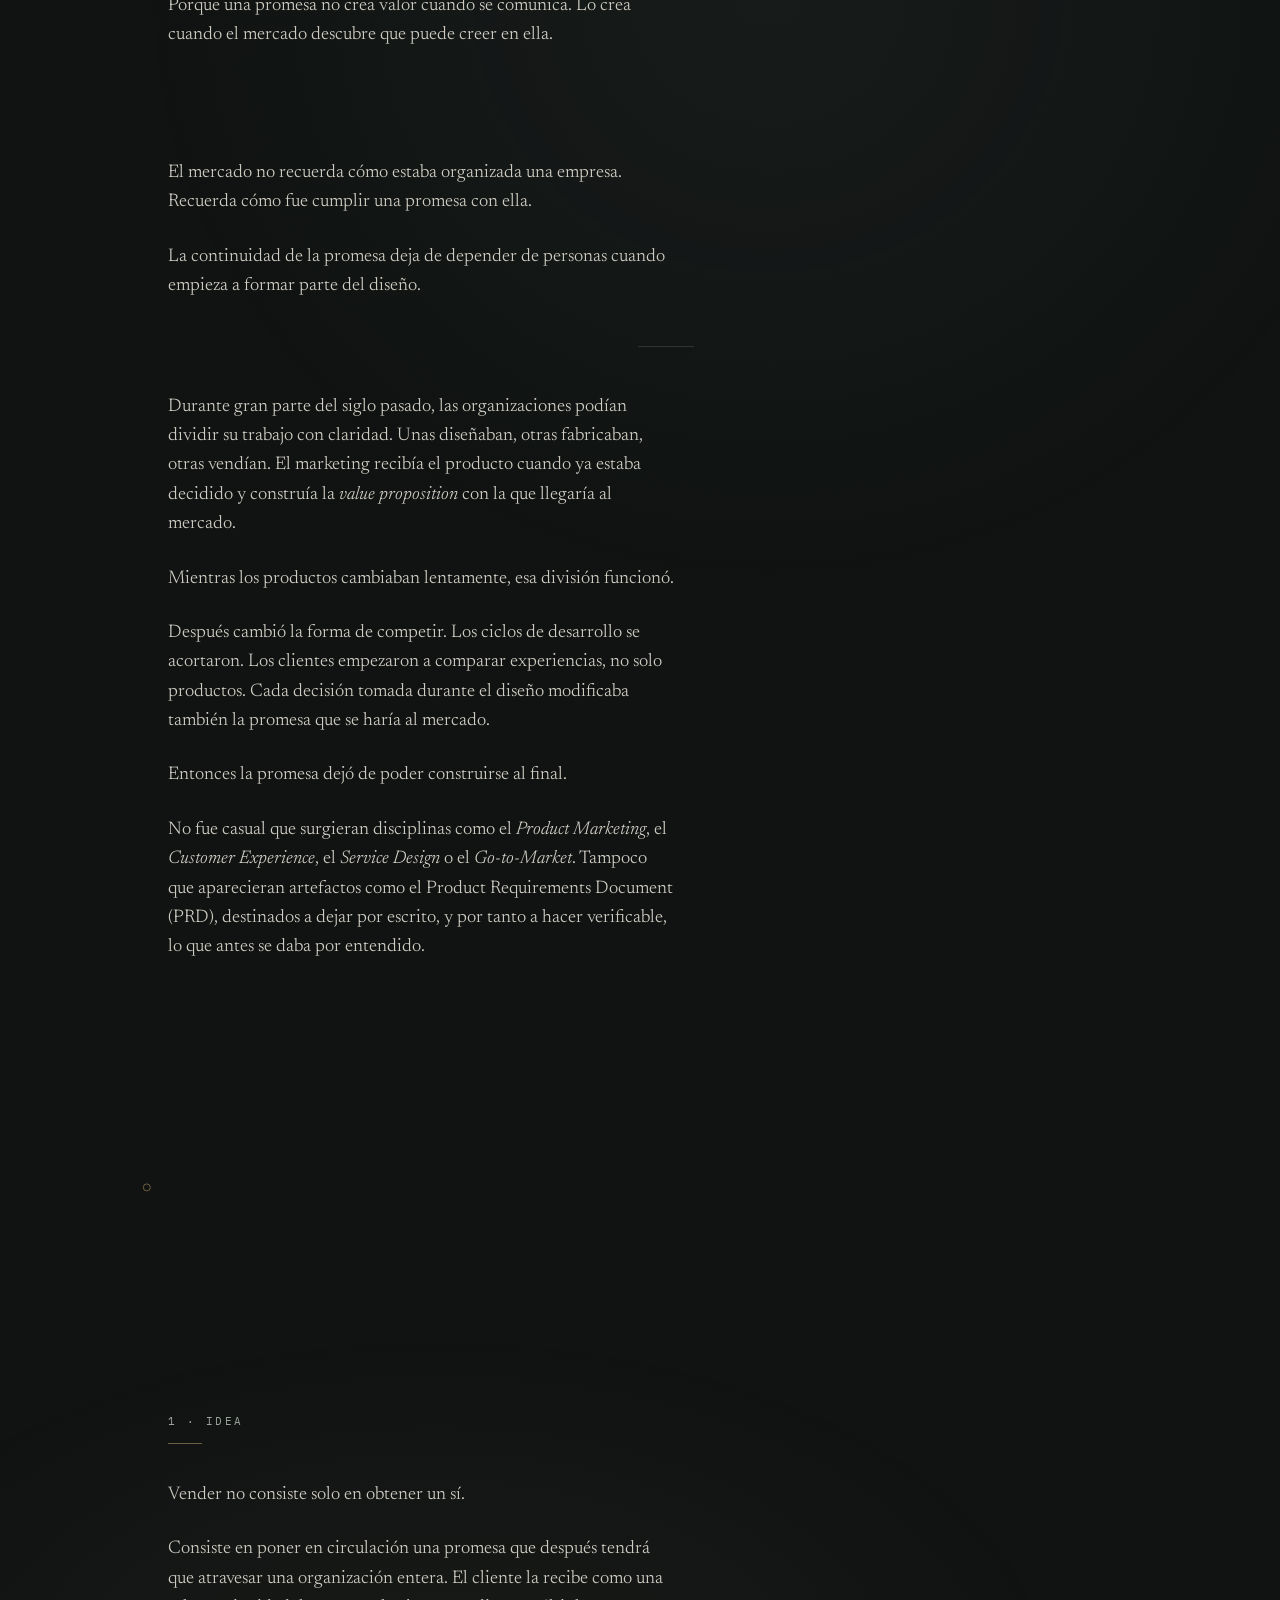
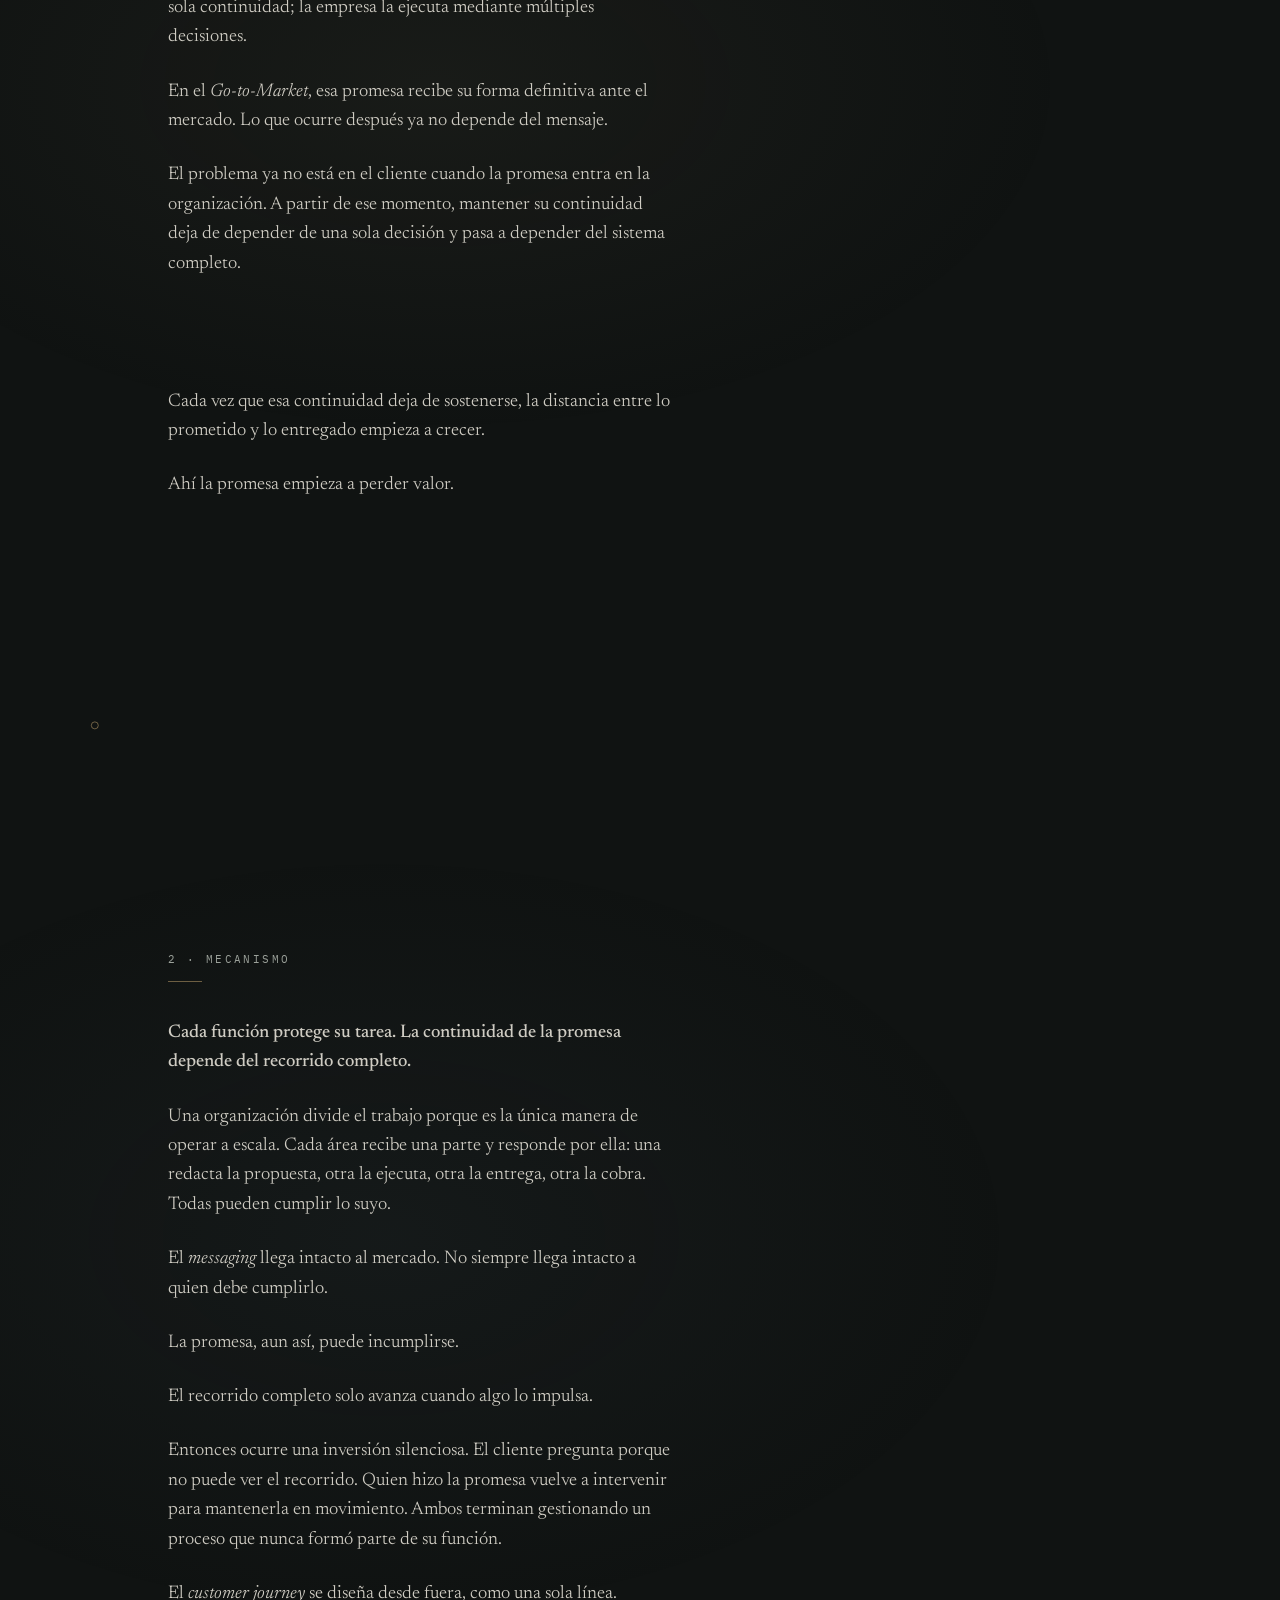
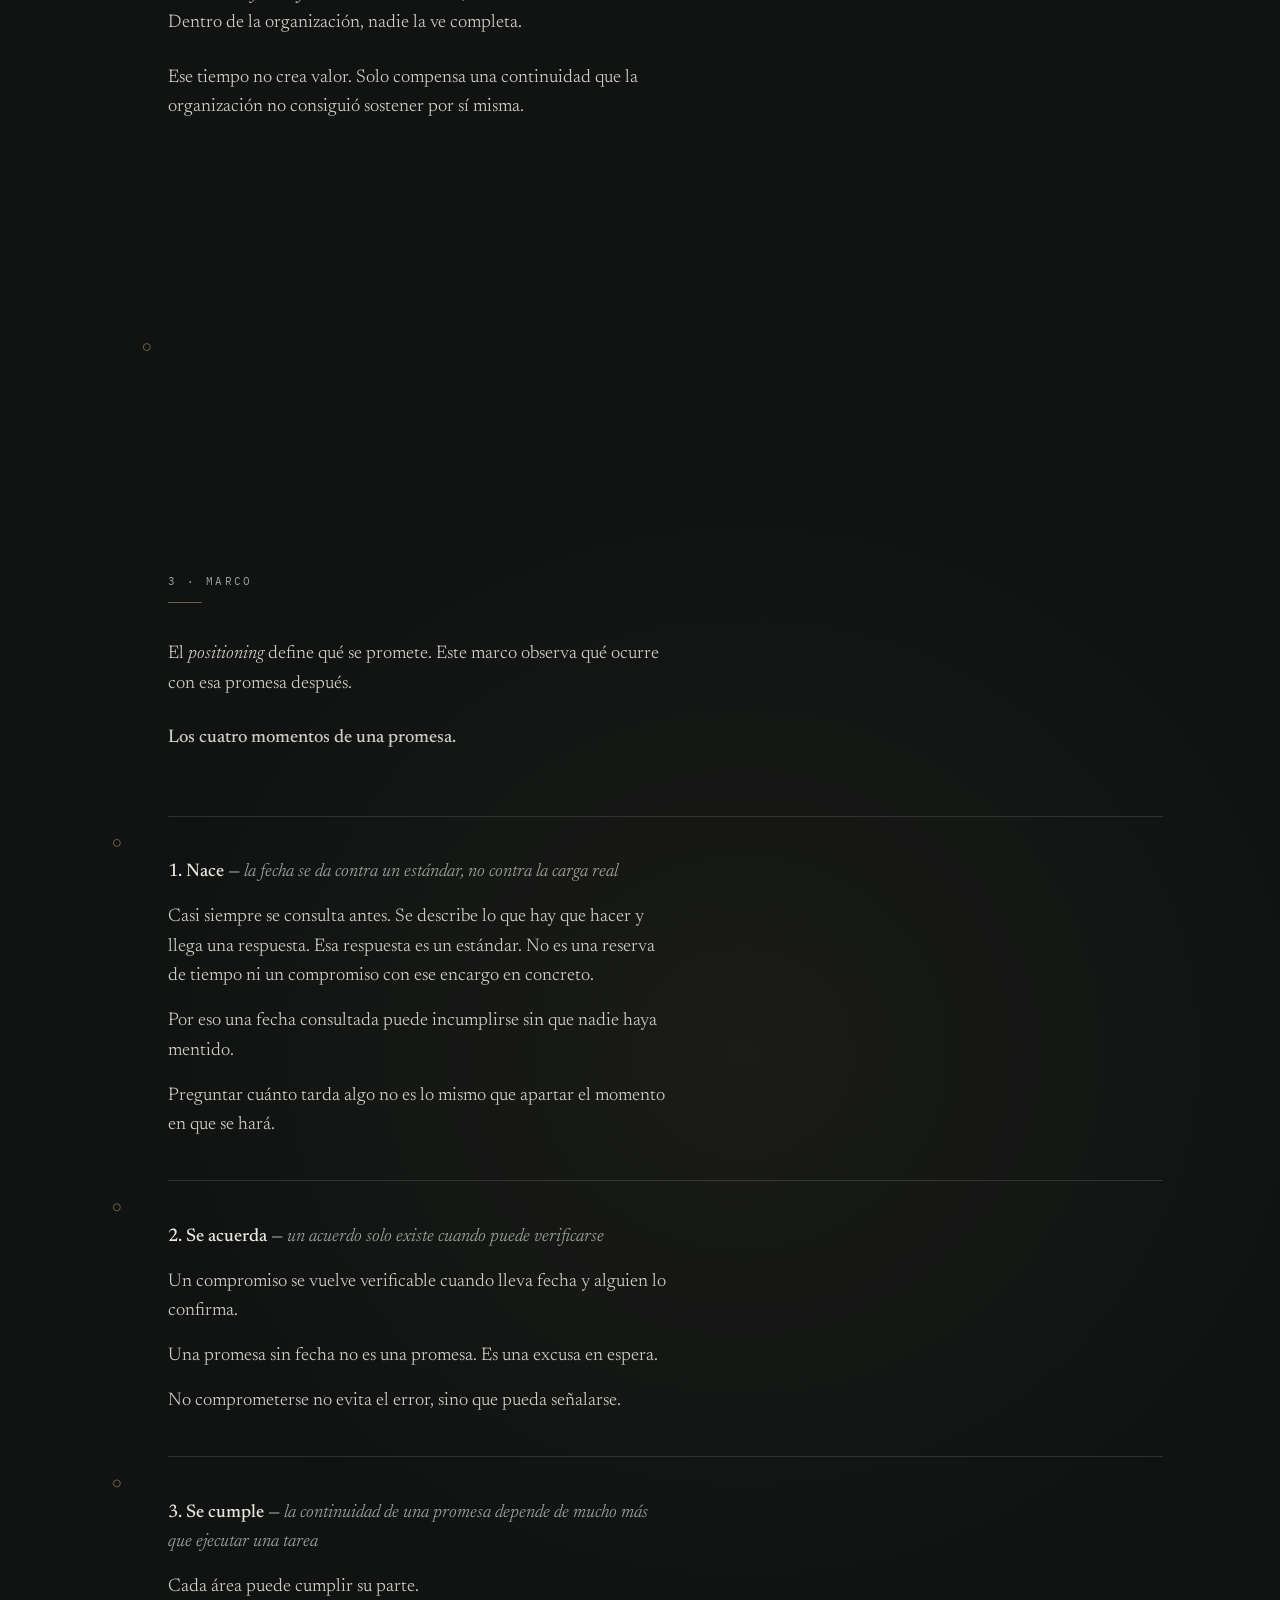
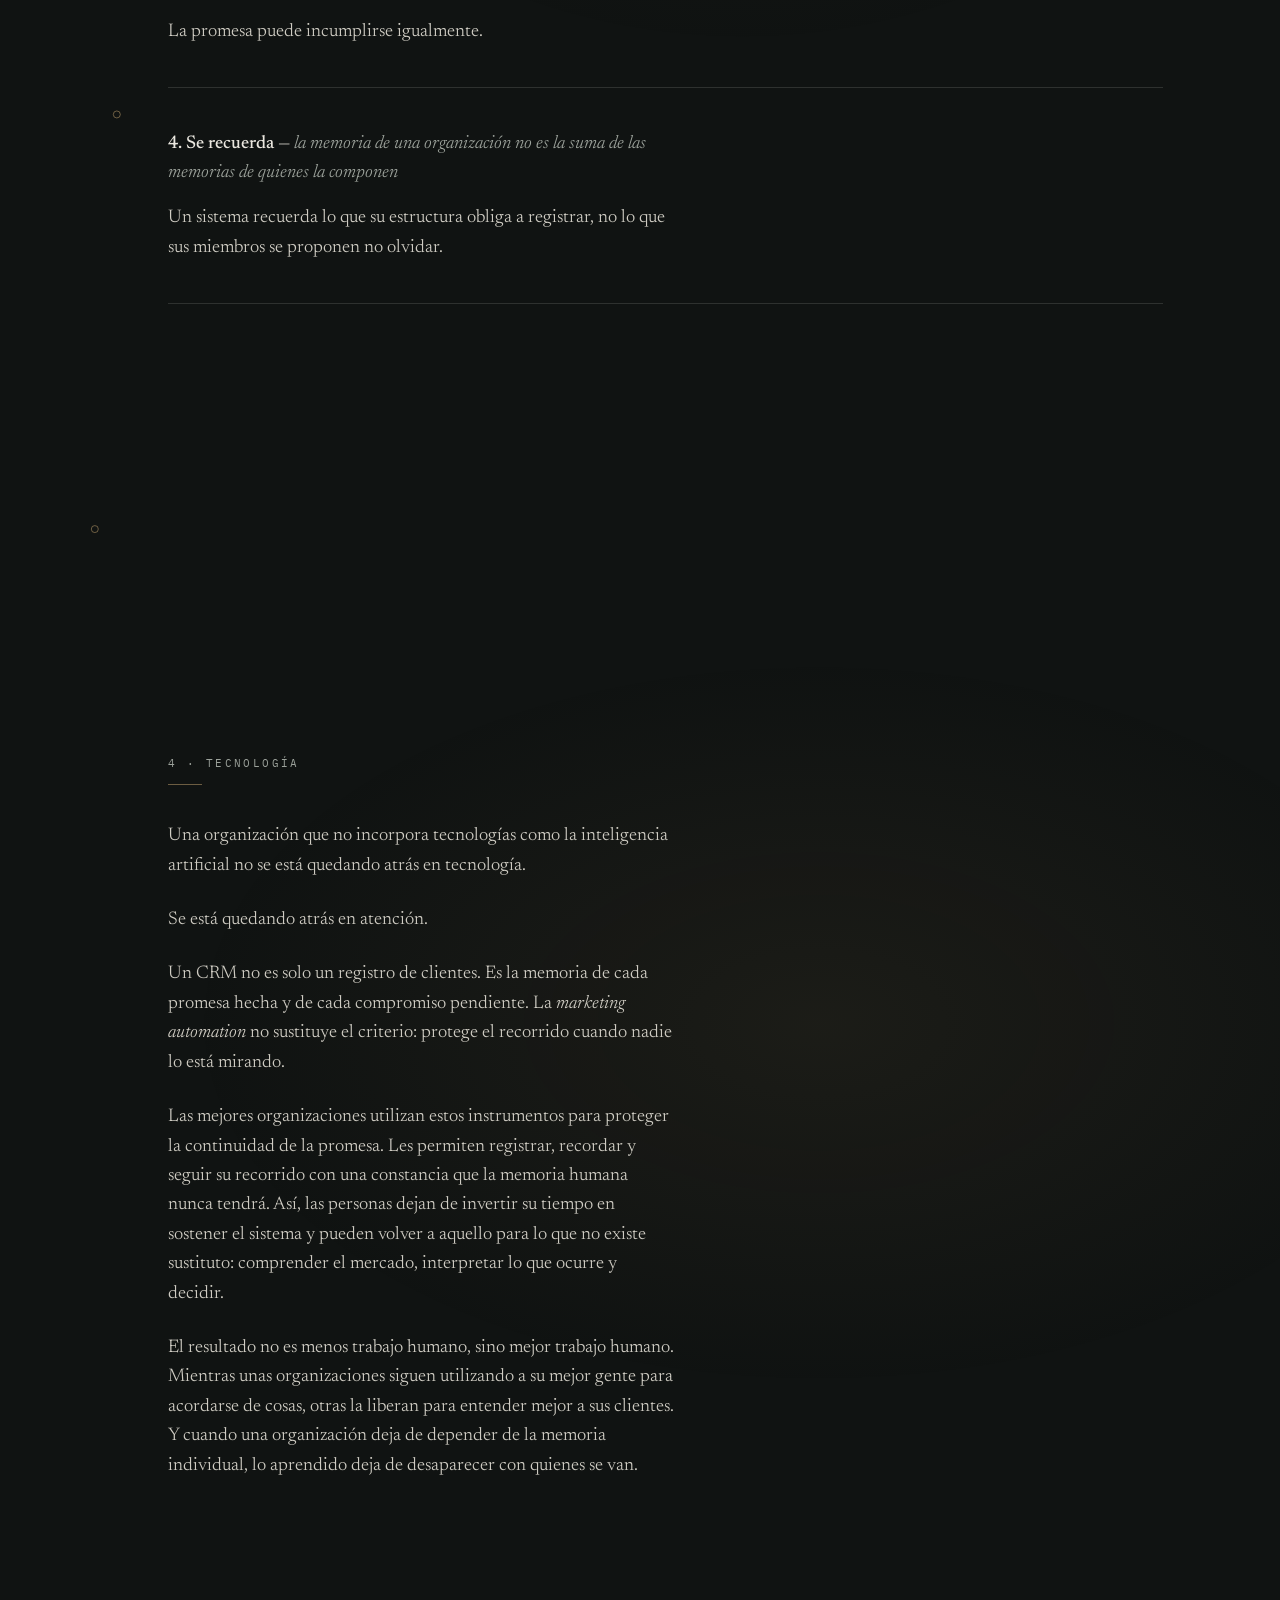
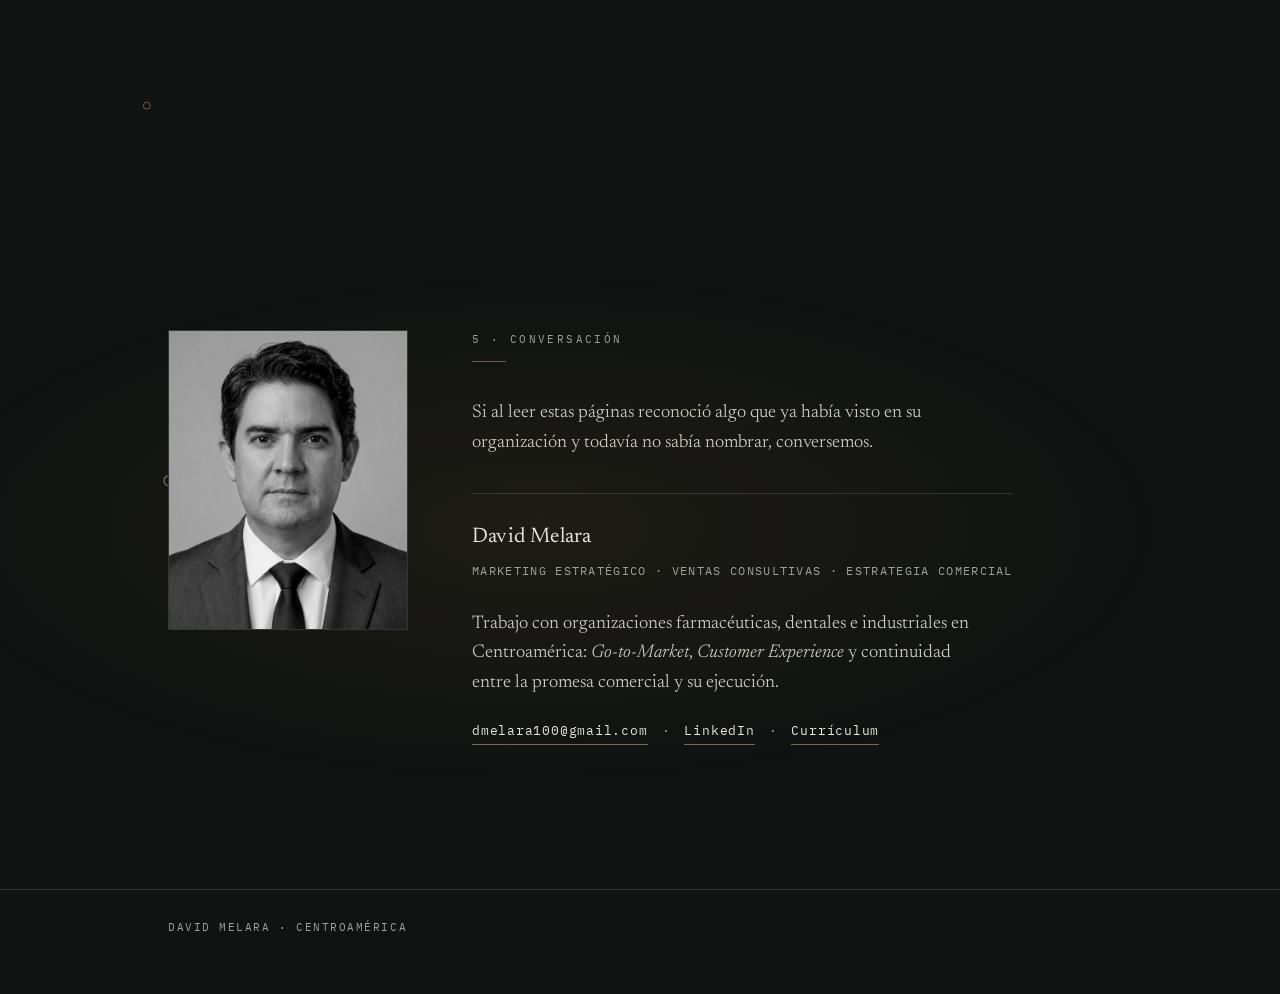
==== commit 8cce3f63: "fix: synchronize Open Graph assets with the final professional identity" ====
--- a/index.html
+++ b/index.html
@@ -16,7 +16,7 @@
 <meta property="og:title" content="David Melara — La continuidad de una promesa">
 <meta property="og:description" content="Un modelo sobre por qué las organizaciones incumplen lo que prometen y por qué el problema pertenece tanto al marketing como a la operación.">
 <meta property="og:url" content="https://davidmelara.com/">
-<meta property="og:image" content="https://davidmelara.com/assets/og-image.jpg">
+<meta property="og:image" content="https://davidmelara.com/assets/og-image-v2.jpg">
 <meta property="og:image:width" content="1200">
 <meta property="og:image:height" content="630">
 <meta property="og:image:alt" content="David Melara">
@@ -26,7 +26,7 @@
 <meta name="twitter:card" content="summary_large_image">
 <meta name="twitter:title" content="David Melara — La continuidad de una promesa">
 <meta name="twitter:description" content="Un modelo sobre por qué las organizaciones incumplen lo que prometen y por qué el problema pertenece tanto al marketing como a la operación.">
-<meta name="twitter:image" content="https://davidmelara.com/assets/og-image.jpg">
+<meta name="twitter:image" content="https://davidmelara.com/assets/og-image-v2.jpg">
 
 <!-- Iconos y manifiesto -->
 <link rel="icon" href="/favicon.ico" sizes="any">
@@ -55,7 +55,7 @@
       "familyName": "Melara Bárcenas",
       "description": "David Melara es el autor de «La continuidad de una promesa», un modelo sobre por qué las organizaciones incumplen lo que prometen y por qué el problema pertenece tanto al marketing como a la operación. Trabaja con organizaciones farmacéuticas, dentales e industriales en Centroamérica: Go-to-Market, Customer Experience y continuidad entre la promesa comercial y su ejecución.",
       "url": "https://davidmelara.com/",
-      "image": "https://davidmelara.com/assets/og-image.jpg",
+      "image": "https://davidmelara.com/assets/og-image-v2.jpg",
       "sameAs": [
         "https://www.linkedin.com/in/melaradavid"
       ],
@@ -334,7 +334,7 @@
       "author": {
         "@id": "https://davidmelara.com/#person"
       },
-      "primaryImageOfPage": "https://davidmelara.com/assets/og-image.jpg",
+      "primaryImageOfPage": "https://davidmelara.com/assets/og-image-v2.jpg",
       "significantLink": "https://davidmelara.com/cv.html",
       "inLanguage": "es"
     }
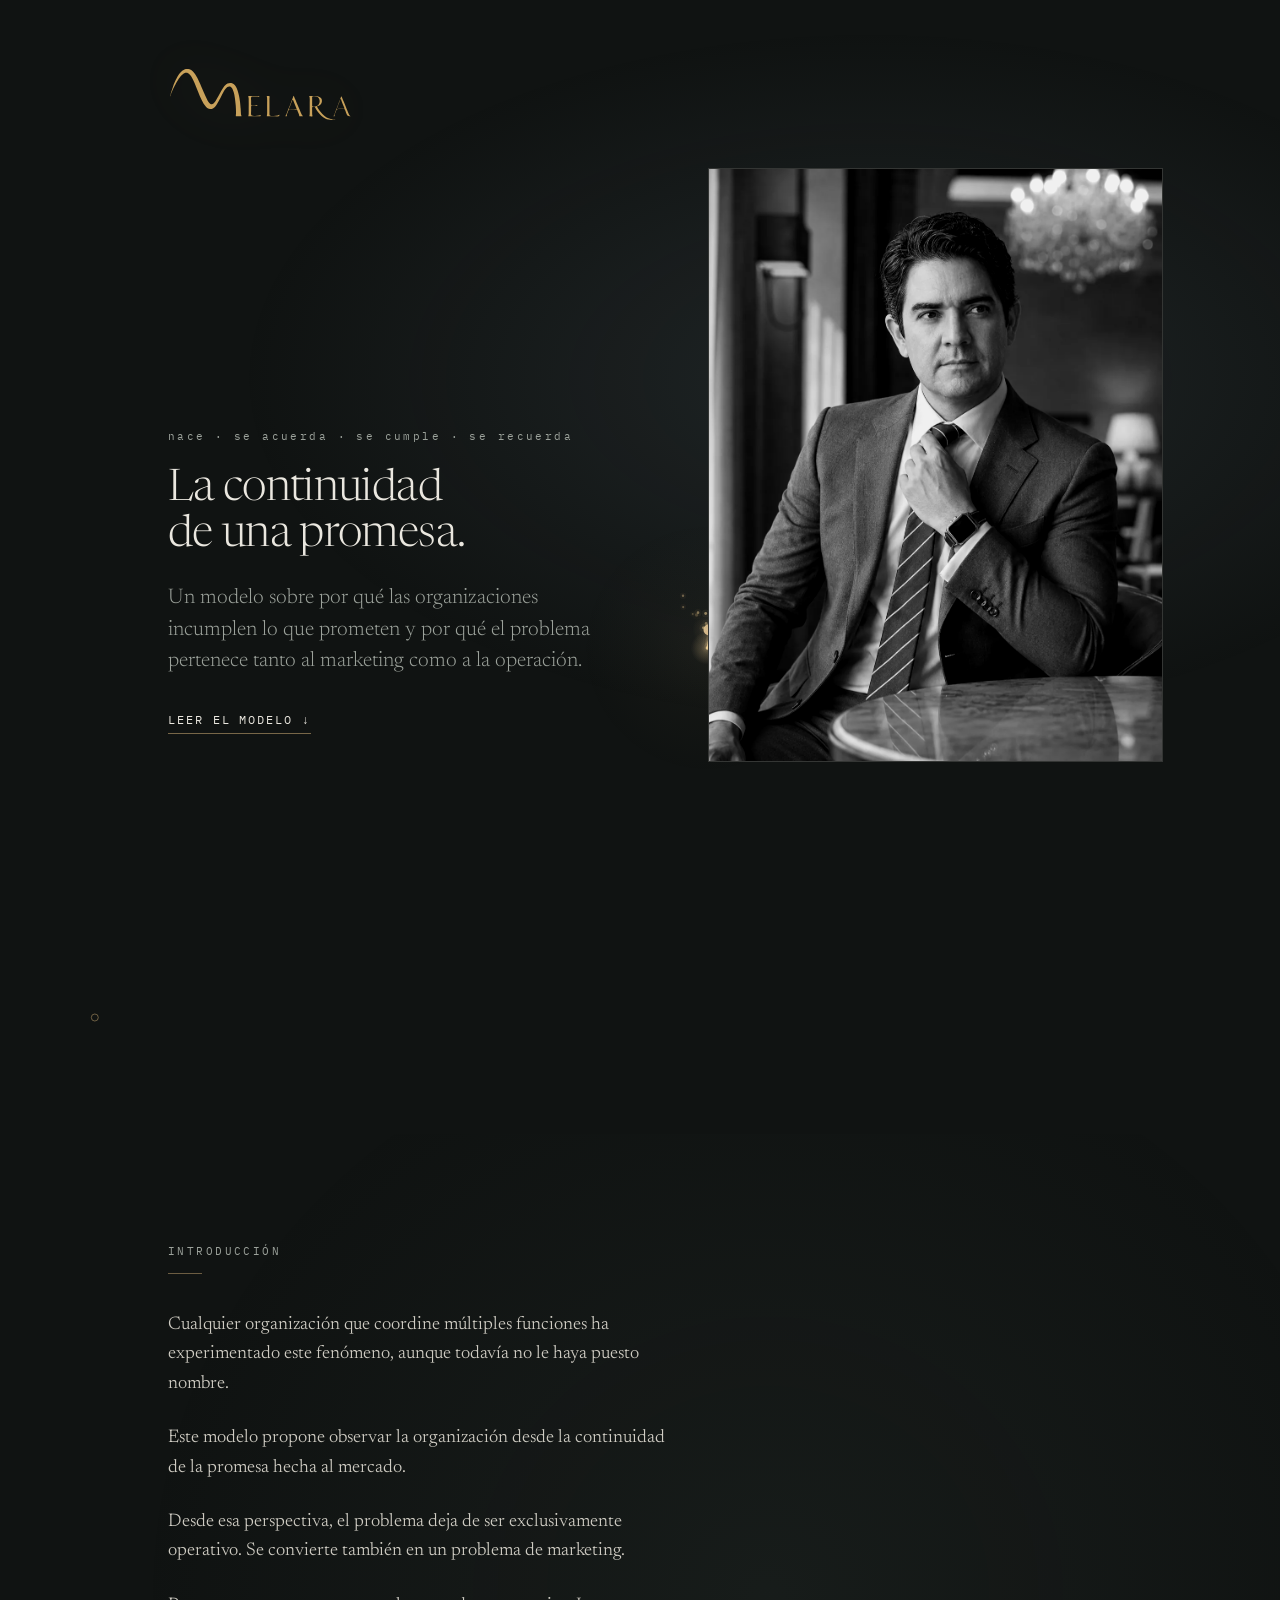
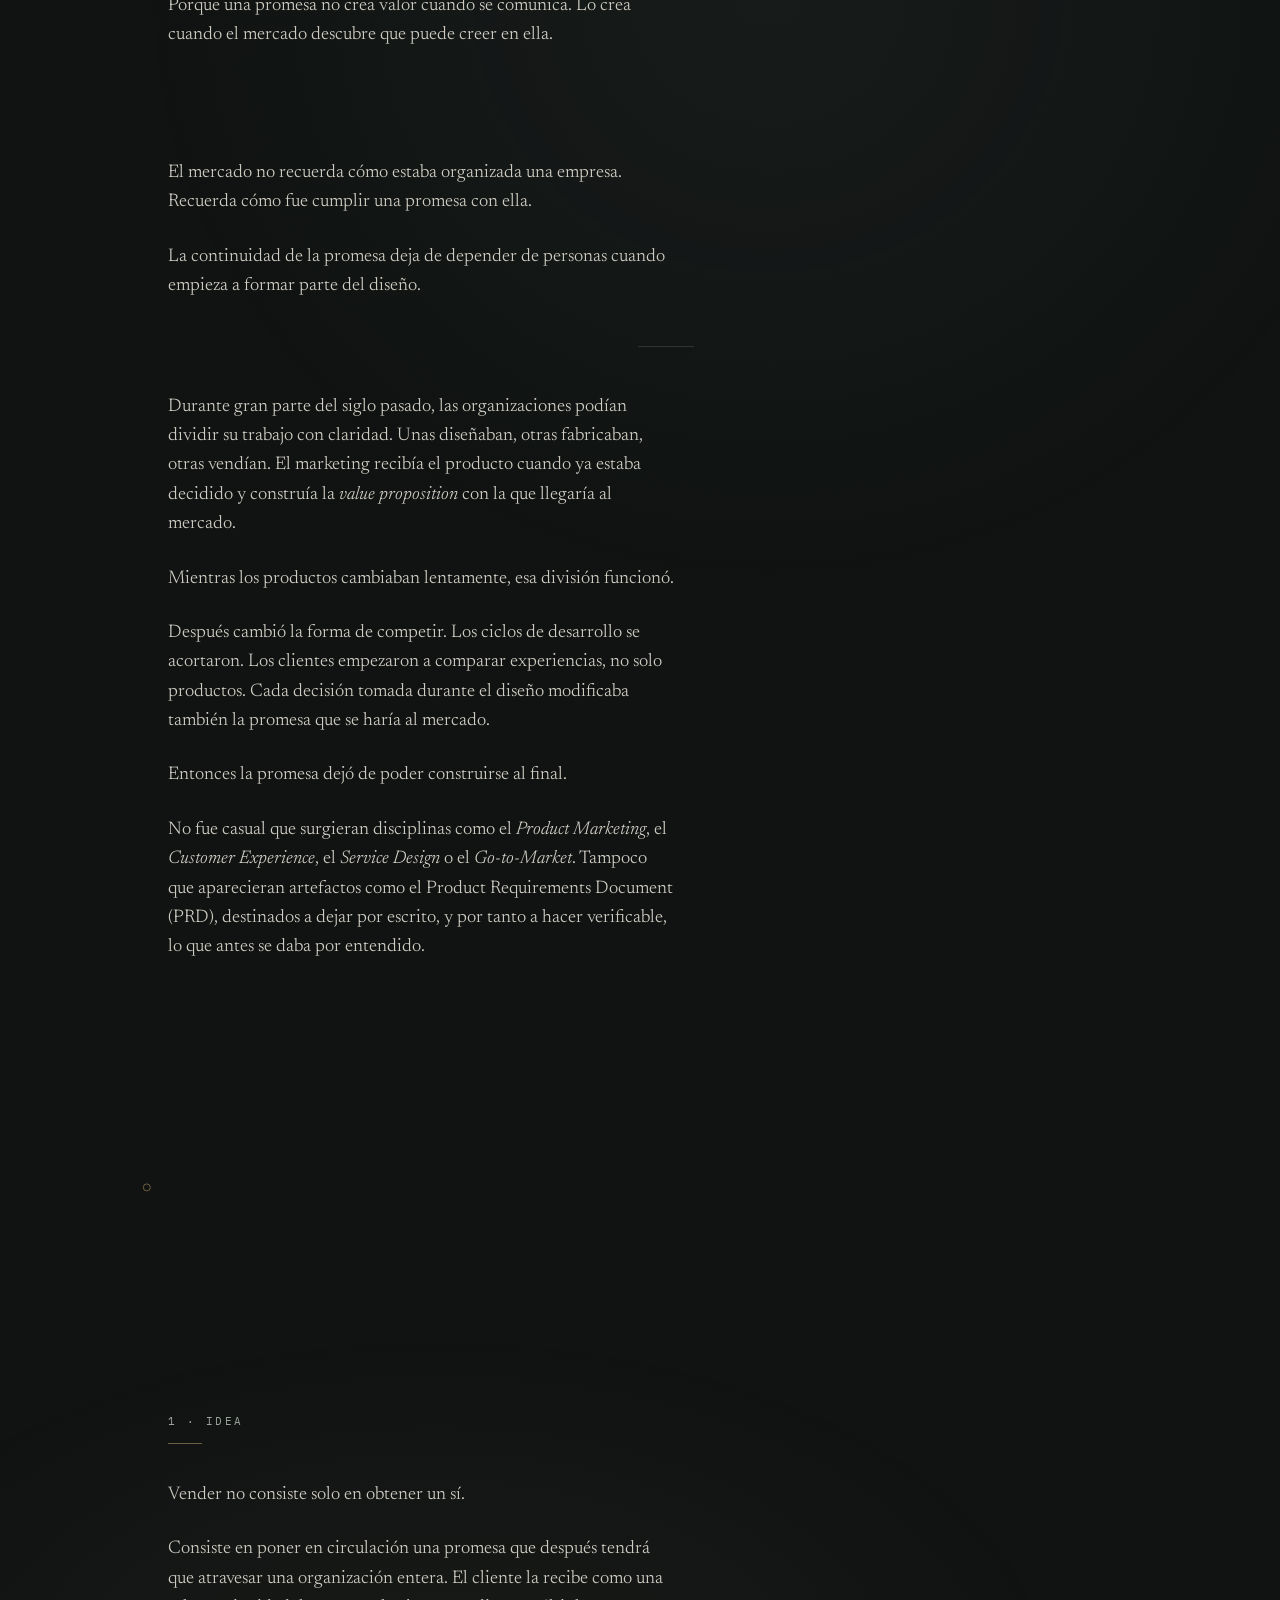
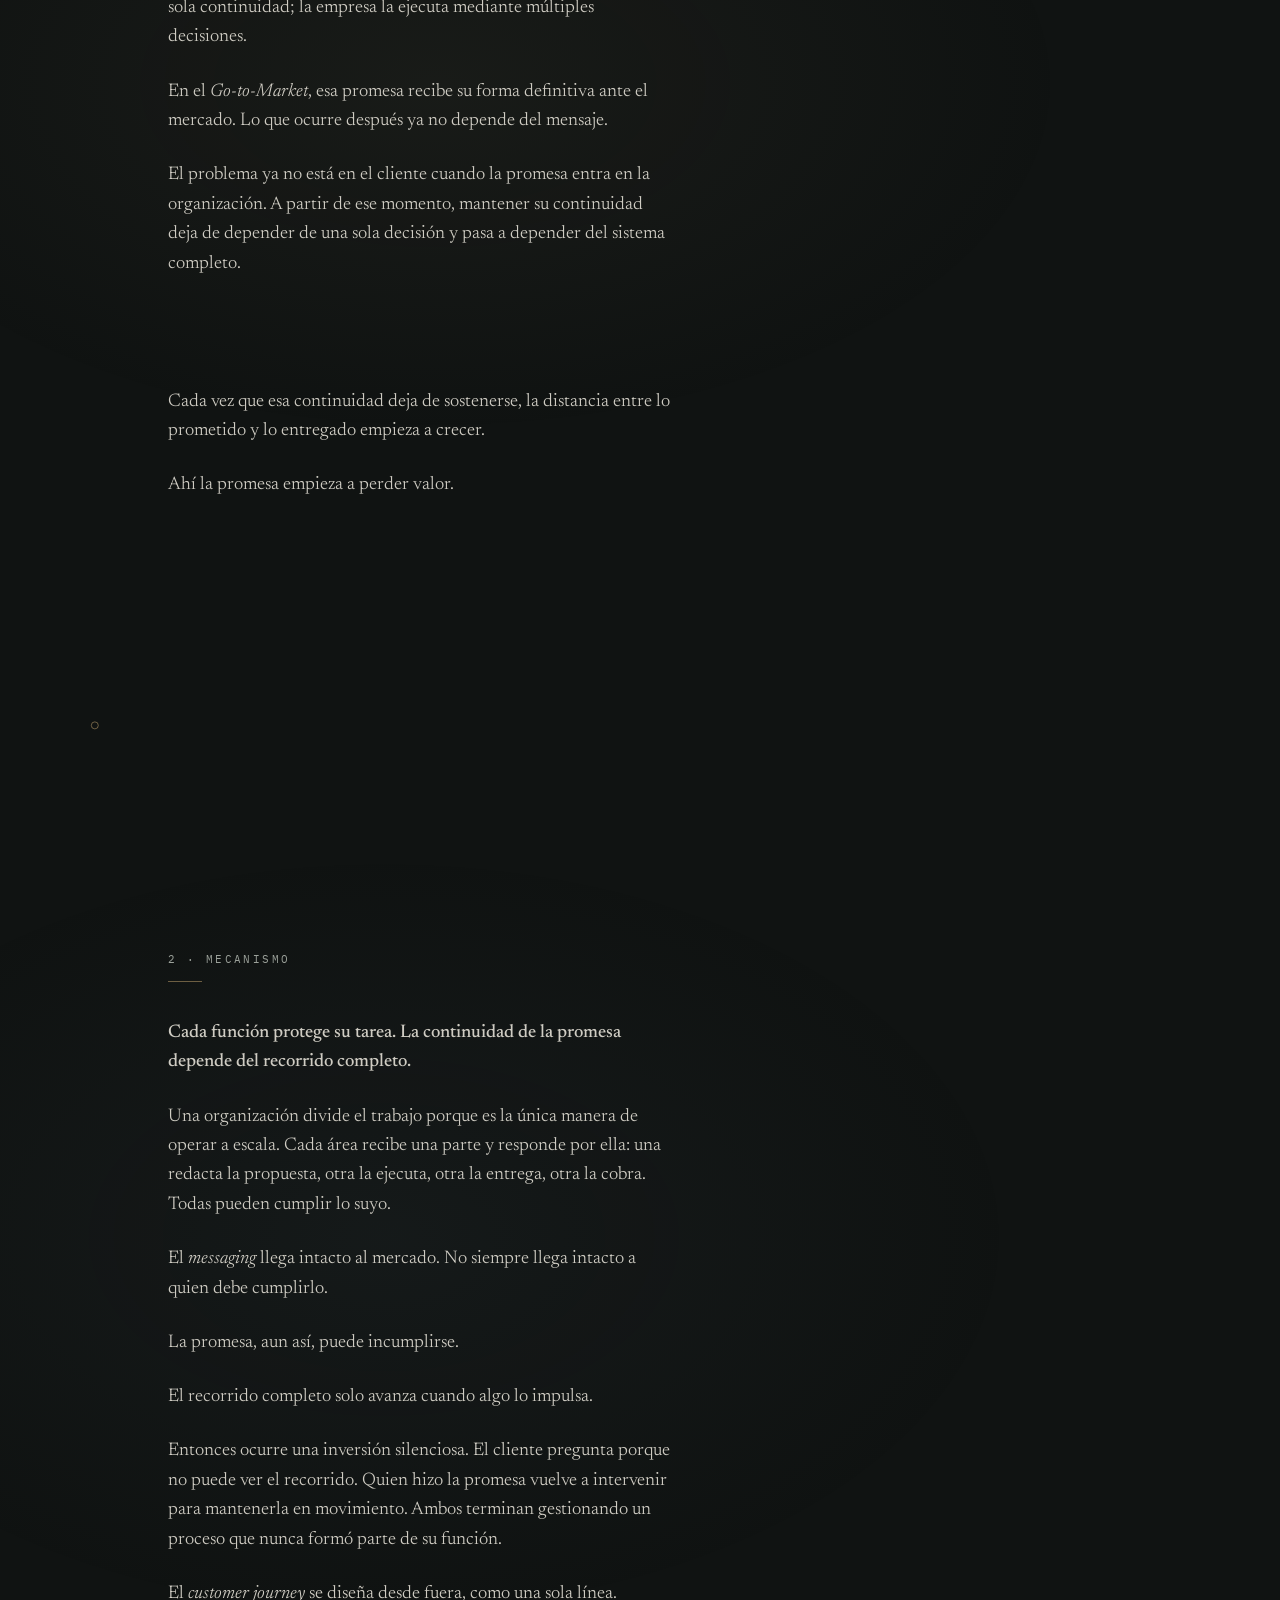
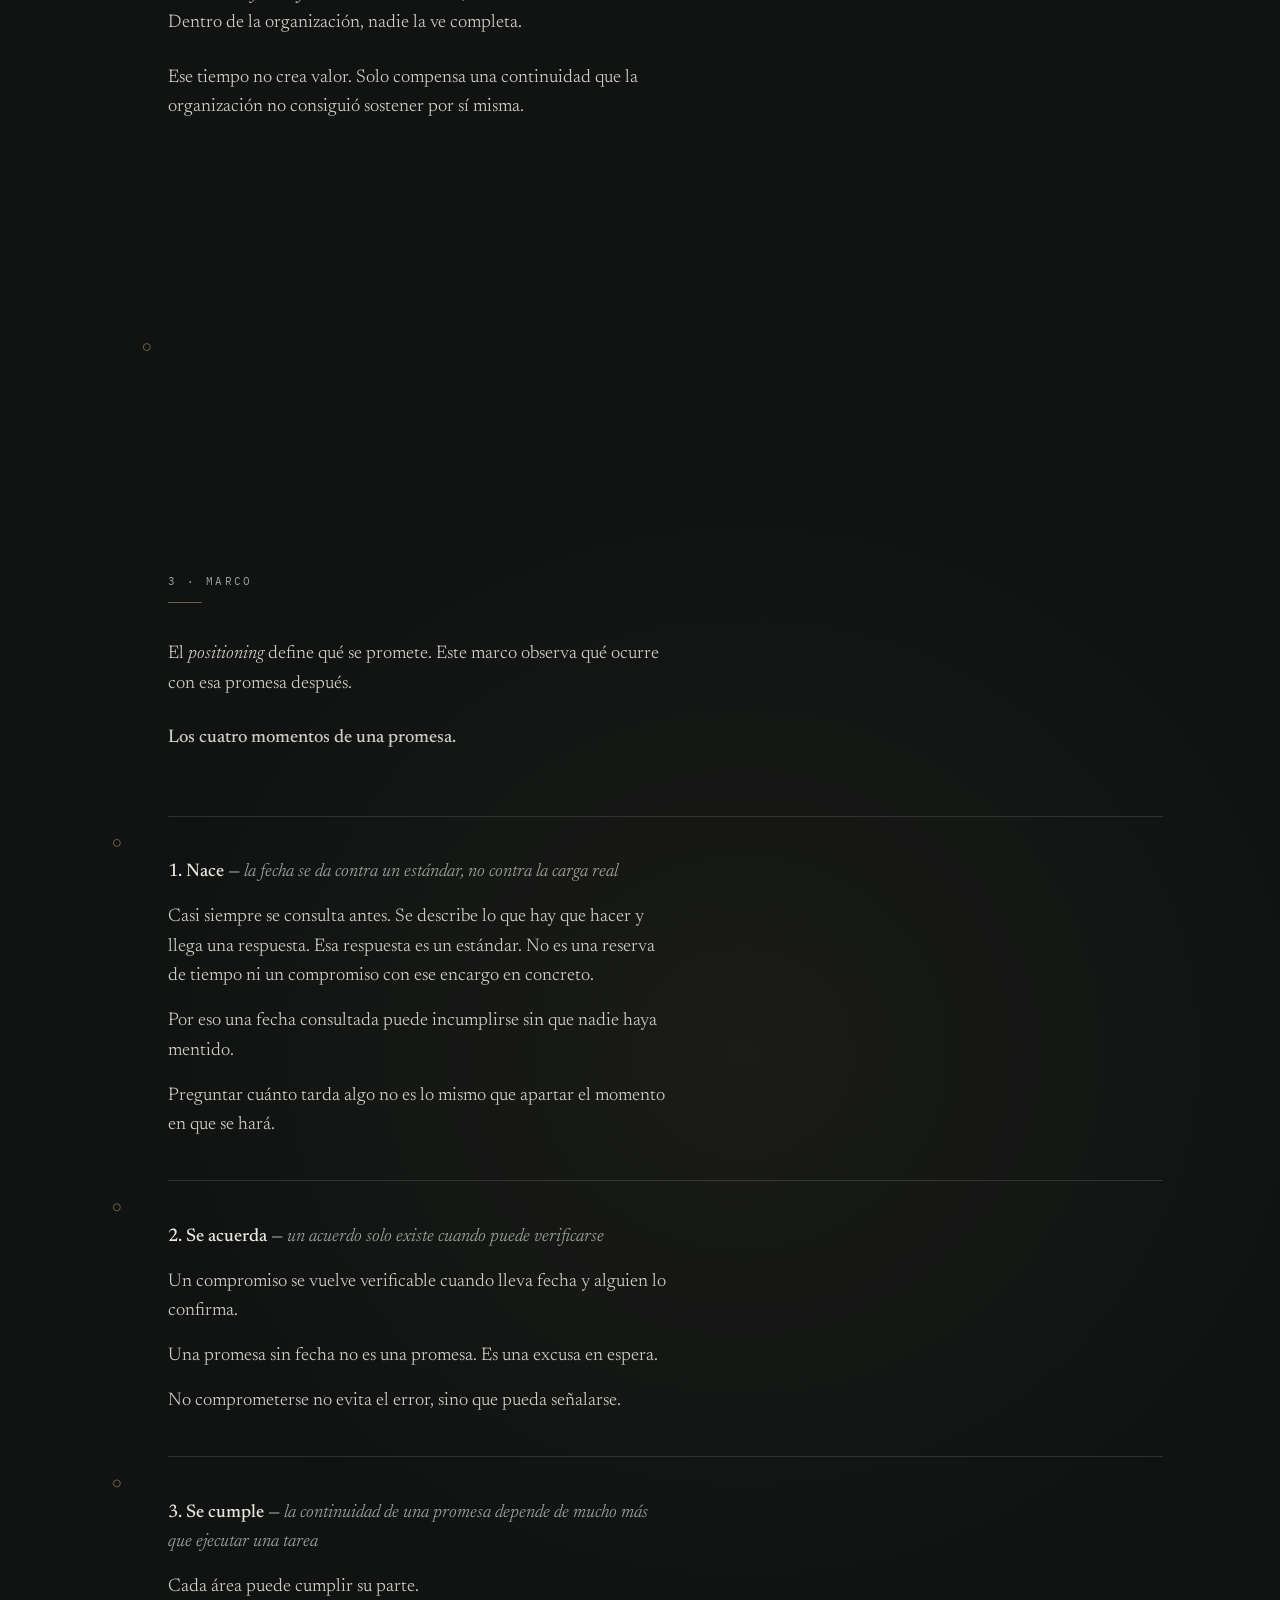
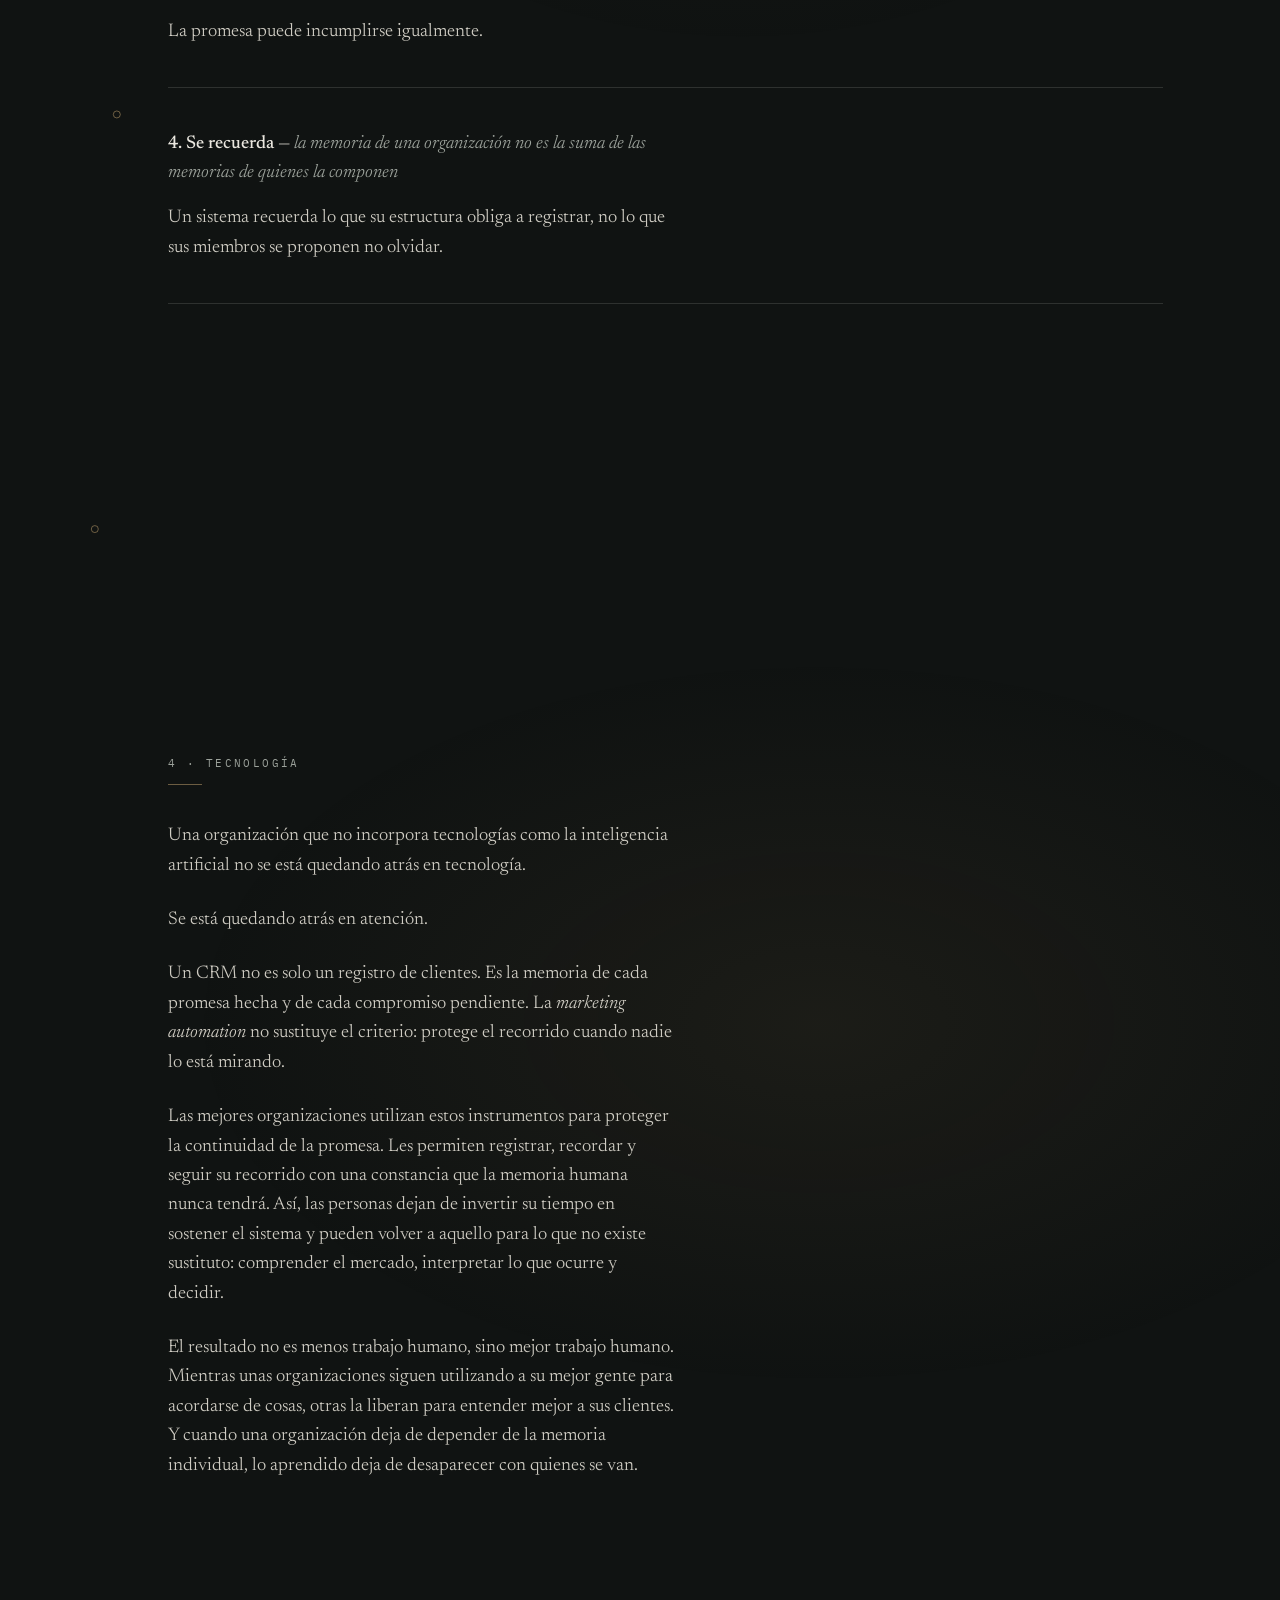
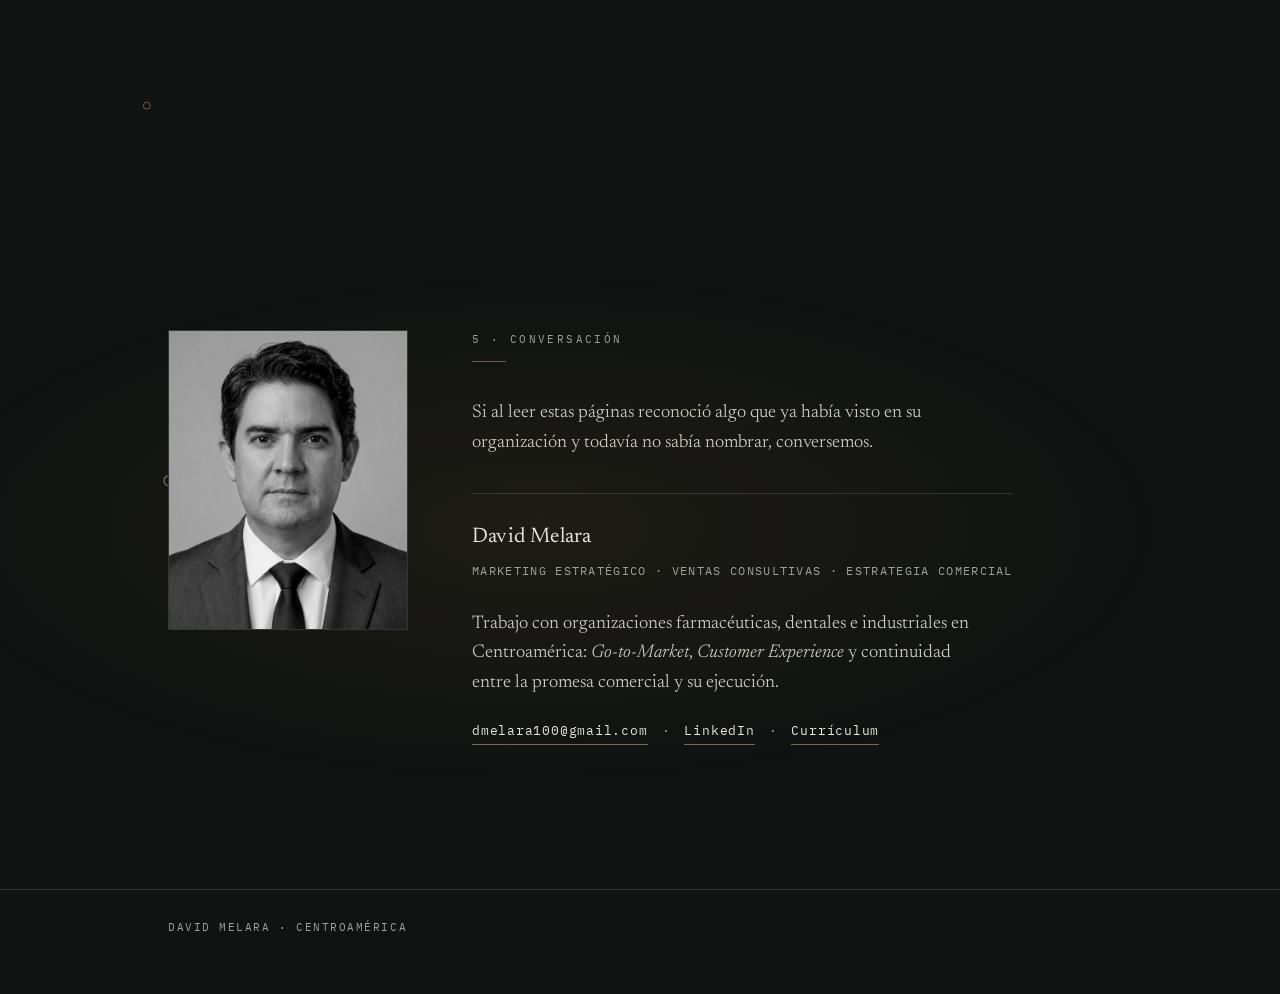
==== commit 0460917b: "feat: declare the four official accounts as one digital identity `sameAs` carried only LinkedIn. The" ====
--- a/index.html
+++ b/index.html
@@ -57,7 +57,10 @@
       "url": "https://davidmelara.com/",
       "image": "https://davidmelara.com/assets/og-image-v2.jpg",
       "sameAs": [
-        "https://www.linkedin.com/in/melaradavid"
+        "https://www.linkedin.com/in/melaradavid",
+        "https://x.com/DMelaraX",
+        "https://www.instagram.com/davidmelara1/",
+        "https://www.tiktok.com/@davidmelara400"
       ],
       "email": "mailto:dmelara100@gmail.com",
       "nationality": {
